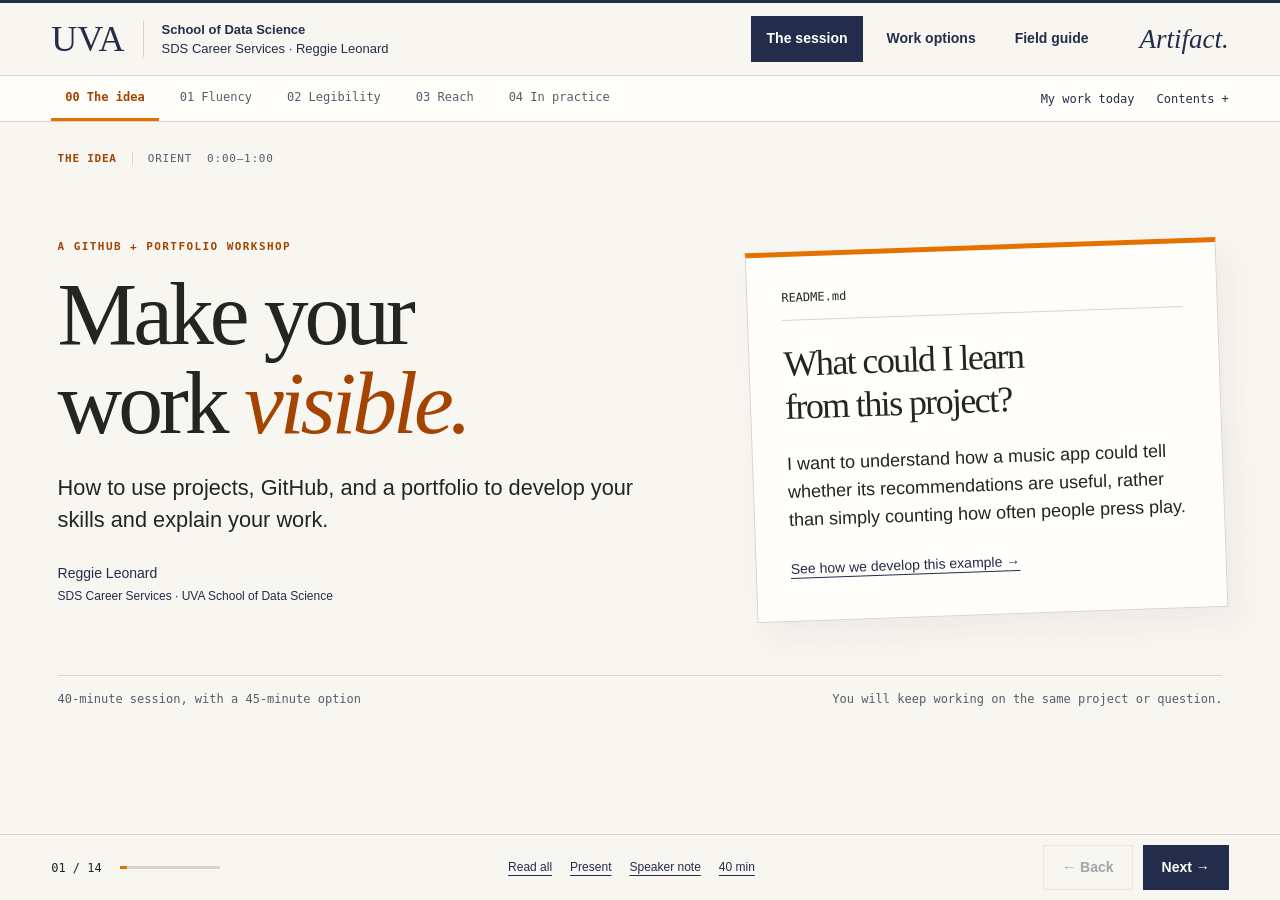
==== index.html @ 66931aa2 "Build and verify approved scaffolded workshop release" ====
<!doctype html>
<html lang="en">
<head>
<meta charset="utf-8"><meta name="viewport" content="width=device-width,initial-scale=1">
<meta name="theme-color" content="#232D4B">
<meta name="description" content="A scaffolded GitHub and portfolio workshop with Artifact's collection and writing kit. UVA School of Data Science, SDS Career Services.">
<meta http-equiv="Content-Security-Policy" content="default-src 'none'; script-src 'sha256-OCPlKsZ6BVgz9vYdKTFRQtynzDoxMCj+MCQijY7RabU='; style-src 'unsafe-inline'; img-src data: blob:; font-src 'none'; connect-src 'none'; object-src 'none'; base-uri 'none'; form-action 'none'">
<title>Make Your Work Visible | SDS Career Services</title>
<style>:root{--navy:#232d4b;--ink:#242421;--orange:#e57200;--rust:#a44400;--paper:#f8f6f0;--white:#fffefa;--muted:#555d6d;--line:#d7d5ce;--tint:#efebe1;--blue:#e7edf2;--serif:Georgia,'Times New Roman',serif;--sans:-apple-system,BlinkMacSystemFont,'Segoe UI',Arial,sans-serif;--mono:ui-monospace,SFMono-Regular,Consolas,monospace}
*{box-sizing:border-box}html{scroll-behavior:smooth}body{margin:0;background:var(--paper);color:var(--ink);font:17px/1.55 var(--sans)}button,input,textarea,select{font:inherit}button,a{touch-action:manipulation}button{cursor:pointer}button:disabled{opacity:.4;cursor:default}a{color:var(--navy);text-decoration-thickness:1px;text-underline-offset:4px;cursor:pointer}a:hover{color:var(--rust)}button:focus-visible,a:focus-visible,input:focus-visible,textarea:focus-visible,select:focus-visible,summary:focus-visible{outline:3px solid var(--rust);outline-offset:4px}h1,h2,h3,p,blockquote{margin-top:0}h1,h2,h3{text-wrap:balance}h1,h2{font-family:var(--serif);font-weight:400;letter-spacing:-.045em;line-height:1.08}h1{font-size:clamp(50px,6.2vw,88px)}h2{font-size:clamp(36px,3.6vw,54px);margin-bottom:22px}h3{font-size:23px;line-height:1.25;letter-spacing:-.02em}p{margin-bottom:1em}small,.small{font-size:13px;line-height:1.55;color:var(--muted)}[hidden]{display:none!important}.skip{position:fixed;top:-100px;left:12px;background:var(--white);z-index:200;padding:12px}.skip:focus{top:12px}.eyebrow{font:600 11px/1.4 var(--mono);letter-spacing:.13em;text-transform:uppercase;color:var(--rust);margin-bottom:14px}.lead{font-size:clamp(18px,1.7vw,24px);line-height:1.45;max-width:1000px;margin-bottom:25px}.large-text{font-size:25px;line-height:1.4}.button,.textbutton{border:0;background:none;color:var(--navy);font-size:14px}.textbutton{padding:6px 0;text-decoration:underline;text-underline-offset:4px;text-align:left}.button{background:var(--navy);color:#fff;display:inline-flex;align-items:center;justify-content:center;gap:10px;padding:12px 18px;min-height:44px;border:1px solid var(--navy);text-decoration:none;font-weight:600;line-height:1.35}.button.secondary{background:transparent;color:var(--navy);border-color:var(--line)}.button.secondary:hover{border-color:var(--navy)}.button.quiet{background:var(--tint);color:var(--navy);border-color:var(--tint)}.button.danger{border-color:#a52c2c;color:#a52c2c;background:transparent}.buttonrow{display:flex;gap:12px;align-items:center;flex-wrap:wrap}.wide{width:100%}.sr-only{position:absolute;overflow:hidden;width:1px;height:1px;clip:rect(0,0,0,0);white-space:nowrap}
.masthead{height:76px;padding:0 4%;display:flex;align-items:center;justify-content:space-between;border-top:3px solid var(--navy);border-bottom:1px solid var(--line);background:var(--paper);gap:22px}.brand{border:0;background:none;display:flex;gap:18px;align-items:center;color:var(--navy);padding:0;text-align:left}.uva{font:36px/1 var(--serif);border-right:1px solid var(--line);padding-right:18px}.brandtext{font-size:13px;line-height:1.5}.brandtext span{display:block}.mainnav{display:flex;align-items:center;gap:7px}.mainnav>button{border:0;padding:12px 16px;font-size:14px;font-weight:600;background:none;color:var(--navy);min-height:44px}.mainnav>button[aria-current=page]{background:var(--navy);color:white}.mainnav>.artifact-word{font:italic 27px var(--serif);padding-right:0;margin-left:12px}.sectionbar{min-height:46px;display:flex;justify-content:space-between;align-items:center;padding:0 4%;border-bottom:1px solid var(--line);background:var(--white);gap:20px}.sectionbar nav{display:flex;gap:7px;flex-wrap:wrap}.sectionbar nav button{border:0;border-bottom:3px solid transparent;background:none;color:var(--muted);padding:11px 14px;font:12px var(--mono);min-height:44px}.sectionbar nav button[aria-current=step]{border-bottom-color:var(--orange);color:var(--rust);font-weight:600}.sectiontools{display:flex;gap:22px;white-space:nowrap}.sectiontools button{font:12px var(--mono);text-decoration:none}.stage{max-width:1660px;margin:auto;min-height:calc(100dvh - 188px);padding:30px 4.5% 28px}.slide{animation:enter .2s ease-out}.scene-context{display:flex;align-items:center;gap:15px;margin-bottom:20px;font:11px var(--mono);color:var(--muted);text-transform:uppercase;letter-spacing:.07em}.scene-context b{color:var(--rust)}.scene-context .mode{border-left:1px solid var(--line);padding-left:15px}.deckfooter{min-height:66px;background:var(--paper);display:flex;align-items:center;justify-content:space-between;padding:10px 4%;gap:20px;border-top:1px solid var(--line);position:sticky;bottom:0;z-index:10}.progress-meta{display:flex;align-items:center;gap:18px;font:12px var(--mono);white-space:nowrap}.progress-track{height:3px;width:100px;background:var(--line)}.progress-track span{display:block;height:3px;background:var(--orange)}.deck-tools{display:flex;gap:18px}.deck-tools button{font-size:12px}.page-buttons{display:flex;gap:10px}.hero{display:grid;grid-template-columns:1.25fr 1fr;gap:9%;align-items:center;min-height:490px}.hero h1{font-size:clamp(72px,7vw,114px);line-height:1;max-width:650px;margin-bottom:24px}.hero h1 em{color:var(--rust);font-weight:400}.hero .lead{max-width:620px}.byline{font-size:14px;color:var(--navy);margin-top:28px}.byline span{font-size:12px}.cover-paper{border:1px solid var(--line);border-top:5px solid var(--orange);padding:34px;background:var(--white);transform:rotate(-2deg);box-shadow:10px 16px 30px #232d4b0d}.cover-paper h2{font-size:36px;line-height:1.2}.cover-paper p{font-size:18px}.file-label{font:12px var(--mono);border-bottom:1px solid var(--line);padding-bottom:15px;margin-bottom:22px}.cover-bottom{display:flex;justify-content:space-between;gap:20px;border-top:1px solid var(--line);padding-top:16px;color:var(--muted);font:12px var(--mono)}.concepts{display:grid;grid-template-columns:repeat(3,1fr);gap:30px;margin-top:34px}.concepts article{border-top:3px solid var(--navy);padding-top:24px;min-height:205px}.number{font:12px var(--mono);color:var(--rust)}.concepts h3{font:38px var(--serif);margin:14px 0}.concepts p{font-size:20px;line-height:1.5}.refrain{font:italic clamp(23px,2.4vw,36px)/1.4 var(--serif);border-top:1px solid var(--line);padding-top:24px;margin:35px 0 0;color:var(--navy)}.start-options{display:flex;gap:9px;margin:18px 0 25px;flex-wrap:wrap}.start-options button{border:1px solid var(--line);background:var(--white);color:var(--navy);padding:11px 13px;text-align:left;font-size:13px;line-height:1.4;flex:1;min-width:150px;min-height:55px}.start-options button[aria-pressed=true]{border-color:var(--navy);background:var(--navy);color:white}.exercise-layout{display:grid;grid-template-columns:minmax(0,1fr) 220px;gap:42px;align-items:start}.exercise-layout>aside{border-left:1px solid var(--line);padding-left:26px}.postits{display:grid;grid-template-columns:repeat(3,1fr);gap:18px}.postits article{padding:23px 21px;background:#f2e7cf;box-shadow:2px 5px 0 #00000008}.postits article:nth-child(2){background:#e5ebeb}.postits article:nth-child(3){background:#ebe5ed}.postits p{font-size:17px;margin-bottom:0;line-height:1.5}.note-label{display:block;font:11px var(--mono);text-transform:uppercase;line-height:1.6;color:var(--navy);margin-bottom:16px}.continuation{font-size:14px;border-top:1px solid var(--line);padding-top:15px;margin:21px 0 0;color:var(--muted)}.continuation b{color:var(--navy)}.help{margin:22px 0 14px}.help-buttons{display:flex;align-items:center;gap:5px;flex-wrap:wrap}.help-buttons button{border:1px solid var(--line);padding:8px 12px;background:none;color:var(--navy);font-size:12px;min-height:38px}.help-buttons button[aria-pressed=true]{background:var(--blue);border-color:#798497}.help-panel{margin-top:12px;border-left:3px solid var(--orange);background:var(--white);padding:16px 20px;font-size:15px}.help-panel p:last-child{margin:0}.help-panel ul{margin:0;padding-left:19px}.help-panel li{margin:6px 0}.help-title{font:600 11px var(--mono);text-transform:uppercase;color:var(--rust);margin-bottom:10px}.timer{font-size:12px;padding-bottom:17px}.timer-label{font:11px var(--mono);color:var(--muted);text-transform:uppercase}.timer-display{font:clamp(50px,5vw,76px)/1.2 var(--serif);font-variant-numeric:tabular-nums;letter-spacing:-.06em;color:var(--navy);margin:7px 0 15px}.timer-buttons{display:flex;gap:8px}.timer-buttons button{border:1px solid var(--line);padding:9px 12px;min-height:40px;background:var(--white);color:var(--navy);font-weight:600;font-size:12px}.timer-buttons button:first-child{background:var(--navy);border-color:var(--navy);color:white}.timer-presets{display:flex;gap:6px;flex-wrap:wrap;margin-top:12px}.timer-presets button{border:0;background:none;color:var(--muted);font:11px var(--mono);text-decoration:underline;text-underline-offset:3px;padding:5px 3px}.timer-status{font-size:12px;min-height:20px;margin:10px 0 0;color:var(--muted)}.timer.expired .timer-display{color:var(--rust)}.model-grid{display:grid;grid-template-columns:310px minmax(0,1fr);gap:48px;margin:25px 0}.employer-card{background:var(--navy);color:white;padding:27px}.employer-card .eyebrow,.employer-card .small{color:#e1e5ee}.employer-card h3{font:32px/1.25 var(--serif)}.employer-card p{font-size:16px}.employer-card a{color:white;font-size:13px}.employer-card .small{font-size:12px;margin-top:20px}.steps{display:grid;grid-template-columns:repeat(4,1fr);gap:6px;margin-bottom:24px}.steps button{border:0;border-bottom:3px solid var(--line);background:none;padding:12px 8px;color:var(--muted);text-align:left;font-size:13px}.steps button[aria-pressed=true]{border-color:var(--orange);color:var(--navy);font-weight:600}.model-panel{padding:16px 0}.model-panel h3{font:36px/1.17 var(--serif)}.model-panel>p{font-size:22px;line-height:1.5}.model-detail{font-size:16px!important;border-top:1px solid var(--line);padding-top:18px;color:var(--muted)}.example-chain{display:flex;gap:14px;align-items:center;margin-top:28px;flex-wrap:wrap}.example-chain span{font:12px var(--mono);padding:9px 12px;background:var(--tint)}.example-chain span+span:before{content:'→';margin-right:14px;color:var(--rust)}.task-card{border-left:4px solid var(--orange);background:var(--white);padding:20px 25px;margin-bottom:20px}.task-card .large-text{margin-bottom:12px}.task-card a{font-size:13px}.task-card .small{margin-top:9px;margin-bottom:0}.choice-lines{display:grid;gap:6px;counter-reset:choice}.choice-lines p{counter-increment:choice;display:flex;align-items:start;gap:15px;font-size:17px;border-bottom:1px solid var(--line);padding:8px 0;margin:0}.choice-lines p:before{content:counter(choice,upper-alpha);font:13px var(--mono);color:var(--rust);margin-top:5px}.own-work{padding:11px 16px;background:var(--blue);display:flex;justify-content:space-between;align-items:center;gap:20px;margin:0 0 20px;font-size:14px;color:var(--navy)}.own-work span{overflow-wrap:anywhere}.own-work b{display:inline;font-weight:600}.own-work .textbutton{font-size:12px;flex-shrink:0}.own-work small{display:block;margin-top:3px}.three-questions{display:grid;grid-template-columns:repeat(3,1fr);gap:20px;margin:25px 0}.three-questions article{border-top:2px solid var(--navy);padding-top:20px}.three-questions h3{font:25px/1.2 var(--serif);margin-bottom:14px}.three-questions p{font-size:17px}.three-questions.compact{gap:25px}.three-questions.compact h3{font-size:24px}.segmented{display:flex;gap:5px;flex-wrap:wrap;margin-bottom:20px}.segmented button{border:1px solid var(--line);padding:9px 15px;background:none;color:var(--navy);font-size:13px;min-height:40px}.segmented button[aria-pressed=true]{background:var(--navy);color:white;border-color:var(--navy)}.readme-grid{display:grid;grid-template-columns:minmax(0,1.5fr) minmax(250px,.75fr);gap:34px}.readme-window{background:var(--white);border:1px solid var(--line);padding:25px 28px}.readme-window h3{font:29px/1.2 var(--serif)}.readme-window p{font-size:17px;margin-bottom:14px}.readme-window .file-label{margin-bottom:18px;padding-bottom:12px}.criterion{border-top:2px solid var(--navy);padding-top:13px;margin-bottom:20px}.criterion h3{font-size:16px;margin-bottom:9px}.criterion p{font-size:15px}.source-line{display:flex;gap:18px;flex-wrap:wrap;align-items:baseline;margin-top:20px;font-size:12px;color:var(--muted)}.source-line button{font-size:12px}.sample-paragraph{padding:30px 35px;background:var(--white);border-left:4px solid var(--orange);font:28px/1.4 var(--serif);margin:0 0 25px}.surface-grid{display:grid;grid-template-columns:repeat(3,1fr);gap:30px;margin:30px 0}.surface-grid article{border-top:3px solid var(--navy);padding-top:22px}.surface-grid h3{font:31px var(--serif)}.surface-grid p{font-size:18px}.surface-grid pre{font:13px/1.5 var(--mono);background:var(--white);padding:14px}.surface-grid .eyebrow{font-size:11px}.profile-links{display:flex;gap:18px;flex-wrap:wrap;margin:16px 0}.surface-grid a{font-size:13px}.reach-grid{display:grid;grid-template-columns:1.4fr .9fr;gap:35px}.message-card{background:var(--white);border:1px solid var(--line);padding:23px 28px}.message-card h3{font:25px var(--serif)}.message-card p{font-size:17px}.message-card .small{border-top:1px solid var(--line);padding-top:14px;margin-bottom:0;font-size:12px}.reach-task{border-left:1px solid var(--line);padding-left:28px}.reach-task .timer{display:grid;grid-template-columns:1fr 1fr;gap:0 16px;align-items:center}.reach-task .timer-label,.reach-task .timer-status{grid-column:1/-1}.reach-task .timer-display{font-size:58px;margin-bottom:0}.reach-task .timer-presets{grid-column:1/-1}.reach-task .own-work{font-size:13px}.recommendation{border-top:1px solid var(--line);padding:13px 0;display:flex;align-items:start;gap:18px}.recommendation h3{font-size:18px;min-width:180px;max-width:230px;margin:0}.recommendation p{font-size:14px;margin:0;flex:1}.recommendation button{flex-shrink:0}.work-layout .timer-display{font-size:92px}.peer-steps article{display:flex;gap:25px;border-top:1px solid var(--line);padding:17px 0}.peer-steps article>span{font:30px var(--serif);color:var(--rust)}.peer-steps h3{font-size:22px;margin-bottom:9px}.peer-steps p{font-size:18px;margin-bottom:0}.phase-note{padding:16px;background:var(--tint);font-size:14px}.recap h3{font-size:31px}.closing{border-top:1px solid var(--line);padding-top:25px;margin-top:24px}
.reference-page{max-width:1500px;margin:auto;padding:44px 5% 65px;min-height:80vh}.reference-head{display:flex;justify-content:space-between;gap:28px;align-items:start;margin-bottom:24px}.reference-head h1{font-size:clamp(44px,5vw,76px);margin-bottom:20px}.reference-head>.button{white-space:nowrap;margin-top:15px}.filter-summary{display:flex;justify-content:space-between;gap:20px;align-items:baseline;border-top:1px solid var(--line);padding-top:15px}.filter-summary p{font-size:15px}.route-grid{display:grid;grid-template-columns:repeat(3,1fr);gap:24px;margin:22px 0 35px}.route-card{background:var(--white);border:1px solid var(--line);padding:27px;display:flex;flex-direction:column}.route-card h2{font-size:29px;letter-spacing:-.02em}.route-card p{font-size:15px}.route-card .route-done{font-size:13px;padding-top:15px;border-top:1px solid var(--line);margin-top:auto;color:var(--muted)}.route-card button{margin-top:8px}.guide-layout{display:grid;grid-template-columns:210px minmax(0,1fr);gap:45px}.guide-layout>nav{display:flex;flex-direction:column;gap:5px;align-self:start;position:sticky;top:20px}.guide-layout>nav button{text-align:left;background:none;border:0;padding:11px 14px;color:var(--navy);font-size:14px}.guide-layout>nav button[aria-current=page]{background:var(--navy);color:#fff}.prose{max-width:970px;min-width:0}.prose h2{font-size:38px;line-height:1.18}.prose h3{font-size:24px;margin:32px 0 15px}.prose p,.prose li{font-size:17px;line-height:1.65}.prose ul,.prose ol{padding-left:24px}.prose li{margin:8px 0}.prose pre{white-space:pre-wrap;background:var(--white);padding:22px;font:13px/1.6 var(--mono);overflow-wrap:anywhere}.prose code{font: .87em var(--mono)}.table-scroll{overflow-x:auto;width:100%}table{width:100%;border-collapse:collapse;font-size:14px;margin:20px 0}td,th{text-align:left;vertical-align:top;border-bottom:1px solid var(--line);padding:15px 12px;line-height:1.55}th{background:var(--tint);font-size:12px}td:first-child{font-weight:600}.prose table{font-size:14px}.guide-links{border-top:1px solid var(--line);display:flex;flex-wrap:wrap;gap:12px;padding-top:22px;margin-top:30px}.searchfield{display:block;font-size:13px;color:var(--navy);max-width:650px;margin:20px 0}.searchfield input{display:block;width:100%;padding:13px 15px;margin-top:8px;border:1px solid #9098a5;background:var(--white);color:var(--ink)}.source-entry{padding:18px 0;border-top:1px solid var(--line)}.source-entry h3{font-size:19px;margin:5px 0 10px}.source-entry p{font-size:14px;margin-bottom:6px}.source-entry .source-meta{font:11px var(--mono);color:var(--muted)}.prompt-list{display:grid;grid-template-columns:1fr 1fr;gap:16px;margin:24px 0}.prompt-list article{padding:20px;border:1px solid var(--line);background:var(--white)}.prompt-list h3{margin-top:0}.prompt-list p{font-size:15px}.artifact-title{font-style:italic;color:var(--navy)}.artifact-tabs{display:flex;gap:30px;border-bottom:1px solid var(--line);margin-bottom:32px}.artifact-tabs button{background:none;border:0;border-bottom:3px solid transparent;color:var(--navy);padding:12px 0;min-height:45px;font-size:16px}.artifact-tabs button[aria-pressed=true]{border-bottom-color:var(--orange);font-weight:600}.lens-filters{display:flex;gap:8px;flex-wrap:wrap;margin:20px 0}.lens-filters button{background:none;border:1px solid var(--line);padding:10px 15px;color:var(--navy);font-size:13px;min-height:40px}.lens-filters button[aria-pressed=true]{background:var(--navy);color:white;border-color:var(--navy)}.collection-grid{display:grid;grid-template-columns:repeat(3,1fr);gap:24px;margin-top:22px}.portfolio-card{border:1px solid var(--line);background:var(--white);padding:30px;text-align:left;display:flex;flex-direction:column;min-height:285px;color:var(--ink);transition:box-shadow .2s,transform .2s}.portfolio-card:hover{box-shadow:0 8px 30px #232d4b14;transform:translateY(-2px)}.portfolio-card h2{font-size:30px;margin:16px 0 12px}.portfolio-card p{font-size:15px}.portfolio-card .stage-label{font-size:12px;color:var(--muted);margin-bottom:15px}.card-action{margin-top:auto;border-top:1px solid var(--line);padding-top:16px;font:600 12px var(--mono);color:var(--navy)}.artifact-foot{border-top:1px solid var(--line);padding-top:24px;margin-top:45px;color:var(--muted);font-size:13px}.artifact-foot p{max-width:850px}.writing-layout{display:grid;grid-template-columns:195px minmax(0,1fr);gap:32px}.writing-nav{display:flex;flex-direction:column;gap:8px;align-self:start}.writing-nav button{border:1px solid var(--line);background:none;padding:14px;text-align:left;color:var(--navy);font-size:14px}.writing-nav button[aria-pressed=true]{border-color:var(--navy);background:var(--navy);color:white}.writing-paper{background:var(--white);padding:32px;border:1px solid var(--line);min-width:0}.writing-paper h2{font-size:38px}.writing-paper td:first-child{width:23%}.writing-paper td:nth-child(2){width:40%}.reading-card{border-top:3px solid var(--navy);background:var(--white);padding:24px}.reading-card h2{font-size:26px}.reading-card p{font-size:15px}.reading-card .small{font-size:12px}.result-count{font:12px var(--mono);color:var(--muted);margin:16px 0}
dialog{border:1px solid var(--line);padding:28px 32px;background:var(--paper);color:var(--ink);max-width:790px;width:calc(100% - 30px);max-height:88dvh;overflow:auto;box-shadow:0 24px 75px #232d4b38}dialog::backdrop{background:#11182799}.dialog-top{display:flex;align-items:start;gap:25px;justify-content:space-between;position:sticky;top:-28px;background:var(--paper);padding:10px 0 16px;z-index:1;border-bottom:1px solid var(--line);margin-bottom:22px}.dialog-top h2{font-size:32px;line-height:1.2;margin:0}.dialog-close{background:none;border:1px solid var(--line);padding:9px 11px;color:var(--navy);font-size:13px;white-space:nowrap;min-height:40px}.dialog-body p{font-size:16px}.dialog-field{display:block;font-size:14px;margin:18px 0}.dialog-field input,.dialog-field select{display:block;width:100%;border:1px solid #9098a5;background:var(--white);padding:12px 14px;color:var(--ink);margin-top:7px}.checkline{font-size:14px;display:flex;gap:10px;align-items:start;margin:18px 0}.checkline input{width:18px;height:18px;margin-top:3px;accent-color:var(--navy)}.dialog-code{display:block;width:100%;min-height:280px;max-height:55vh;resize:vertical;border:1px solid var(--line);background:var(--white);padding:20px;font:14px/1.6 var(--mono);color:var(--ink)}.dialog-text{white-space:pre-wrap;overflow-wrap:anywhere;font-size:16px}.dialog-section{border-top:1px solid var(--line);padding-top:18px;margin-top:22px}.contents-group{margin:20px 0}.contents-group h3{font:13px var(--mono);color:var(--rust);margin-bottom:9px}.contents-group button{display:flex;gap:14px;text-align:left;width:100%;border:0;background:none;color:var(--navy);padding:10px 0;font-size:15px}.contents-group button span{font:12px var(--mono);color:var(--muted);margin-top:3px}.notification{position:fixed;bottom:80px;left:50%;transform:translateX(-50%);background:var(--navy);color:#fff;padding:14px 22px;font-size:14px;z-index:200;max-width:90vw;box-shadow:0 4px 20px #0002}.status-message{font-size:13px;color:var(--muted);margin-top:12px}.dialog-steps{padding-left:24px}.dialog-steps li{margin:16px 0}.presenting [data-own-work],.presenting .sectiontools [data-action=work-card],.presenting .start-options{display:none!important}.presenting .masthead{height:62px}.presenting .stage{min-height:calc(100dvh - 174px)}.read-all .slide{display:block!important;border-bottom:2px solid var(--line);margin-bottom:60px;padding-bottom:45px}.read-all .deckfooter{position:static}.read-all .stage{max-width:1350px}.no-results{border:1px solid var(--line);padding:25px;color:var(--muted)}.noscript{padding:35px;background:var(--white)}
@keyframes enter{from{opacity:.2;transform:translateY(4px)}to{opacity:1;transform:none}}
@media(min-width:1700px){.stage{padding-top:48px}.hero{min-height:620px}.hero h1{font-size:120px}.slide h2{font-size:58px}.postits p,.three-questions p{font-size:20px}.readme-window p{font-size:19px}.model-panel>p{font-size:25px}.task-card .large-text{font-size:29px}.peer-steps p{font-size:21px}}
@media(max-width:1180px){.brandtext{font-size:11px}.masthead{padding:0 3%;gap:15px}.mainnav>button{padding:10px 12px;font-size:13px}.mainnav>.artifact-word{font-size:24px}.stage{padding:26px 4%}.sectionbar{padding:0 3%}.sectiontools{gap:14px}.exercise-layout{grid-template-columns:minmax(0,1fr) 185px;gap:24px}.exercise-layout>aside{padding-left:18px}.postits{gap:12px}.postits article{padding:18px}.postits p{font-size:15px}.hero{min-height:460px;gap:6%}.model-grid{grid-template-columns:270px 1fr;gap:30px}.model-panel h3{font-size:32px}.model-panel>p{font-size:20px}.concepts p{font-size:18px}.deck-tools{gap:12px}.progress-track{width:65px}.recommendation{flex-wrap:wrap;gap:8px}.recommendation h3{max-width:none;min-width:0;flex:1}.recommendation p{flex-basis:100%;order:3}.surface-grid{gap:22px}.surface-grid p{font-size:17px}.reach-grid{grid-template-columns:1.35fr 1fr;gap:24px}.collection-grid,.route-grid{gap:18px}.portfolio-card{padding:24px}.writing-layout{grid-template-columns:165px 1fr;gap:22px}}
@media(max-width:820px){.masthead{height:auto;min-height:76px;flex-wrap:wrap;padding:16px 22px;gap:16px}.brandtext{font-size:12px}.mainnav{width:100%;border-top:1px solid var(--line);padding-top:10px;justify-content:space-between;gap:2px}.mainnav>button{font-size:13px;padding:10px 12px}.mainnav>.artifact-word{font-size:24px;margin:0}.sectionbar{flex-wrap:wrap;padding:0 18px;gap:0}.sectionbar nav{gap:0;overflow:auto;flex-wrap:nowrap;width:100%;justify-content:space-between}.sectionbar nav button{padding:10px 8px;font-size:11px;white-space:nowrap}.sectiontools{width:100%;border-top:1px solid var(--line);justify-content:space-between;padding:8px 3px}.stage{padding:25px 24px;min-height:calc(100dvh - 275px)}.scene-context{font-size:10px;gap:10px}.hero{grid-template-columns:1fr;min-height:0;gap:25px}.hero h1{font-size:82px}.hero h1 br{display:none}.hero h1 em{display:inline}.cover-paper{max-width:560px;padding:25px;transform:none}.cover-paper h2{font-size:32px}.cover-bottom{margin-top:30px;flex-direction:column;gap:8px}.concepts{gap:18px}.concepts h3{font-size:30px}.concepts p{font-size:16px}.concepts article{min-height:0}.exercise-layout,.readme-grid,.model-grid,.reach-grid{grid-template-columns:1fr;gap:22px}.exercise-layout>aside{border:0;border-top:1px solid var(--line);padding:18px 0 0}.exercise-layout>aside>.timer{display:flex;align-items:center;gap:15px;flex-wrap:wrap}.timer-label{width:100%}.timer-display{font-size:60px;margin:0}.timer-presets{margin:0}.timer-status{width:100%;margin:0}.exercise-layout>aside>.button{width:auto}.postits{grid-template-columns:repeat(3,1fr)}.model-grid .employer-card{padding:22px}.employer-card h3{font-size:29px}.model-panel{padding:5px 0}.three-questions{gap:16px}.three-questions h3{font-size:23px}.three-questions p{font-size:16px}.readme-grid>aside{display:grid;grid-template-columns:repeat(3,1fr);gap:18px}.criterion h3{font-size:14px}.criterion p{font-size:13px}.reach-task{padding:20px 0 0;border-left:0;border-top:1px solid var(--line)}.reach-task .timer{display:flex;flex-wrap:wrap;gap:12px}.reach-task .timer-presets{margin:0}.surface-grid{gap:18px}.surface-grid h3{font-size:26px}.surface-grid p{font-size:16px}.reference-page{padding:32px 24px 45px}.reference-head{display:block}.reference-head>.button{margin-top:0;margin-bottom:12px}.guide-layout{grid-template-columns:1fr;gap:24px}.guide-layout>nav{position:static;flex-direction:row;flex-wrap:wrap;border-bottom:1px solid var(--line);padding-bottom:18px;gap:4px}.guide-layout>nav button{font-size:13px;padding:9px 12px}.collection-grid,.route-grid{grid-template-columns:1fr 1fr}.writing-layout{grid-template-columns:1fr}.writing-nav{flex-direction:row;flex-wrap:wrap;gap:6px}.writing-nav button{font-size:13px;padding:11px}.writing-paper{padding:24px}.deckfooter{gap:8px;padding:12px 20px;flex-wrap:wrap}.deck-tools{order:3;width:100%;justify-content:center;gap:20px}.deck-tools button{font-size:11px}.progress-meta{gap:10px}.page-buttons button{padding:10px 15px}.sectionbar nav{scrollbar-width:thin}.presenting .stage{min-height:calc(100dvh - 225px)}}
@media(max-width:540px){body{font-size:16px}.masthead{padding:14px 18px}.uva{font-size:30px;padding-right:14px}.brand{gap:14px}.brandtext{font-size:11px}.mainnav>button{font-size:12px;padding:9px}.mainnav>.artifact-word{font-size:22px}.stage{padding:24px 20px}.slide h2{font-size:36px}.hero h1{font-size:70px}.hero .lead{font-size:21px}.hero .byline{margin-top:20px}.cover-paper h2{font-size:29px}.cover-paper p{font-size:16px}.concepts,.surface-grid,.three-questions,.postits{grid-template-columns:1fr}.concepts{gap:22px}.concepts article{padding-top:16px}.concepts h3{font-size:32px;margin:10px 0}.concepts p{font-size:18px;margin-bottom:0}.refrain{font-size:27px}.start-options{display:grid;grid-template-columns:1fr 1fr;gap:7px}.start-options button{min-width:0;font-size:12px;padding:10px;min-height:66px}.start-options button:last-child{grid-column:1/-1;min-height:48px}.postits{gap:12px}.postits article{padding:17px 20px}.postits p{font-size:16px}.note-label{margin-bottom:8px}.help-buttons{gap:4px}.help-buttons button{font-size:11px;padding:8px}.steps{gap:3px}.steps button{font-size:11px;padding:9px 5px}.model-panel h3{font-size:30px}.model-panel>p{font-size:19px}.example-chain{gap:5px}.example-chain span{font-size:10px;padding:8px}.example-chain span+span:before{margin-right:6px}.three-questions{gap:15px}.three-questions article{padding-top:15px}.three-questions h3{margin-bottom:10px}.three-questions p{margin-bottom:0}.readme-window{padding:21px}.readme-window h3{font-size:26px}.readme-window p{font-size:16px}.readme-grid>aside{grid-template-columns:1fr;gap:0}.criterion{margin-bottom:12px}.criterion h3{font-size:15px}.criterion p{font-size:15px}.sample-paragraph{font-size:24px;padding:23px}.surface-grid{gap:25px}.surface-grid article{padding-top:17px}.surface-grid h3{font-size:29px}.surface-grid p{font-size:18px}.message-card{padding:21px}.message-card p{font-size:16px}.reach-grid .segmented button{font-size:12px;padding:8px 11px}.recap h3{font-size:30px}.collection-grid,.route-grid,.prompt-list{grid-template-columns:1fr}.reference-page{padding:30px 19px}.reference-head h1{font-size:49px}.reference-head .lead{font-size:18px}.artifact-tabs{gap:20px}.artifact-tabs button{font-size:13px}.portfolio-card{min-height:260px;padding:25px}.portfolio-card h2{font-size:31px}.writing-paper{padding:22px 17px}.writing-paper h2{font-size:33px}.writing-paper table{min-width:550px}.prose table{min-width:550px}.artifact-tabs{gap:18px}.lens-filters{gap:5px}.lens-filters button{font-size:12px;padding:8px 12px}.own-work{font-size:13px;padding:12px;gap:12px}.own-work small{font-size:11px}.dialog-top h2{font-size:27px}.dialog-top{top:-20px;padding-top:8px}dialog{padding:20px;max-height:90dvh}.dialog-code{font-size:12px;padding:14px}.deck-tools{gap:16px}.progress-track{width:60px}.filter-summary{align-items:start}.filter-summary p{font-size:13px}.filter-summary button{font-size:12px;min-width:85px}.prose h2{font-size:33px}.prose p,.prose li{font-size:16px}}
@media(prefers-reduced-motion:reduce){html{scroll-behavior:auto}*,*:before,*:after{animation:none!important;transition:none!important}}
@media print{@page{size:landscape;margin:12mm}body{background:white;font-size:12pt;color:black}.masthead,.sectionbar,.deckfooter,.help,.timer,.button,.textbutton,.segmented,.steps,.start-options,.mainnav,dialog,.notification,.artifact-tabs,.lens-filters,.searchfield{display:none!important}.stage{padding:0}.slide{display:block!important;break-after:page;padding:12px 0;min-height:0}.slide h1{font-size:60pt}.slide h2{font-size:30pt}.slide h3{font-size:19pt}.slide p{font-size:12pt}.scene-context{margin-bottom:12px}.hero{min-height:0}.cover-paper{transform:none;box-shadow:none}.reference-page{padding:0}.reference-head{display:block}.guide-layout{display:block}.guide-layout>nav{display:none}.concepts p{font-size:13pt}.concepts article{min-height:0}.exercise-layout{grid-template-columns:1fr}.exercise-layout>aside{display:none}.readme-grid{grid-template-columns:1.4fr 1fr}.reference-head>.button{display:none}.route-card,.portfolio-card,.reading-card{break-inside:avoid}.table-scroll{overflow:visible}.writing-paper table,.prose table{min-width:0}.own-work{display:none}.recap h3{font-size:24pt}.source-line{font-size:9pt}.model-grid{grid-template-columns:230px 1fr}.collection-grid{grid-template-columns:1fr 1fr}.read-all .slide{margin:0;border:0}a{color:black}.artifact-foot{break-before:avoid}.prose table{font-size:10pt}}
/* Keep projected screens within a common laptop/projector viewport. */
#main:focus{outline:none}
@media(min-width:1000px){
 [data-scene="3"] .lead{margin-bottom:16px}
 [data-scene="3"] .start-options{margin:14px 0 18px}
 [data-scene="3"] .postits article{padding:18px 20px}
 [data-scene="3"] .postits p{font-size:16px}
 [data-scene="3"] .help{margin:15px 0 10px}
 [data-scene="3"] .continuation{margin-top:14px;padding-top:12px}
 [data-scene="4"] .model-grid{grid-template-columns:340px 1fr;gap:36px;margin:20px 0}
 [data-scene="4"] .employer-card{padding:23px}
 [data-scene="4"] .employer-card h3{font-size:28px;margin-bottom:16px}
 [data-scene="4"] .employer-card p{font-size:15px}
 [data-scene="4"] .employer-card .small{font-size:11px;line-height:1.45;margin-top:14px;margin-bottom:0}
 [data-scene="4"] .example-chain{margin-top:18px}
 [data-scene="11"] .message-card{padding:20px 24px}
 [data-scene="11"] .message-card p{font-size:16px}
 [data-scene="11"] .help{margin-top:16px;margin-bottom:8px}
}
@media(min-width:1000px) and (max-height:820px){
 .masthead{height:64px}.sectionbar{min-height:42px}.sectionbar nav button{min-height:40px;padding-top:10px;padding-bottom:10px}
 .stage{padding:20px 4.5% 18px;min-height:calc(100dvh - 172px)}
 .scene-context{margin-bottom:14px}.slide h2{font-size:38px;margin-bottom:17px}.lead{font-size:20px;margin-bottom:18px}
 .hero{min-height:415px}.hero h1{font-size:85px}.hero .lead{font-size:21px}.cover-paper{padding:26px}.cover-paper h2{font-size:31px}
 .cover-bottom{padding-top:12px}.concepts{margin-top:25px}.concepts article{padding-top:18px;min-height:170px}.concepts h3{font-size:32px;margin:10px 0}.concepts p{font-size:18px}.refrain{font-size:27px;margin-top:22px;padding-top:20px}
 .slide .three-questions{margin:20px 0}.slide .three-questions h3{font-size:23px}.slide .three-questions p{font-size:16px}
 .help{margin-top:15px;margin-bottom:8px}.continuation{margin-top:15px;padding-top:12px;font-size:13px}
 .task-card{padding:15px 20px;margin-bottom:15px}.task-card .large-text{font-size:22px}.choice-lines p{font-size:15px;padding:7px 0}
 .sample-paragraph{font-size:24px;padding:22px 27px;margin-bottom:20px}.source-line{margin-top:15px;font-size:11px}
 .readme-window{padding:20px 25px}.readme-window h3{font-size:25px}.readme-window p{font-size:15px;margin-bottom:11px}.readme-window .file-label{padding-bottom:10px;margin-bottom:14px}
 .criterion{padding-top:11px;margin-bottom:14px}.criterion h3{font-size:15px}.criterion p{font-size:14px}
 .surface-grid{margin:24px 0}.surface-grid h3{font-size:28px}.surface-grid p{font-size:16px}.surface-grid article{padding-top:18px}
 [data-scene="4"] .model-panel{padding:7px 0}[data-scene="4"] .model-panel h3{font-size:30px}[data-scene="4"] .model-panel>p{font-size:19px}
 [data-scene="11"] h2{font-size:36px}[data-scene="11"] .message-card p{font-size:14px}[data-scene="11"] .message-card .small{font-size:11px}[data-scene="11"] .message-card h3{font-size:23px}
 .reach-task>p{font-size:15px}.reach-task .timer-display{font-size:48px}.reach-task .timer{padding-bottom:0}.reach-task .own-work{margin-bottom:14px}
 .peer-steps article{padding:13px 0}.peer-steps h3{font-size:21px}.peer-steps p{font-size:16px}.timer-display{font-size:61px}
 .presenting .stage{min-height:calc(100dvh - 170px)}
}
.timer-status{position:absolute;width:1px;height:1px;min-height:0;margin:0;overflow:hidden;clip:rect(0,0,0,0);white-space:nowrap}
@media(min-width:1000px){[data-scene="3"]>.small{margin:8px 0 0}[data-scene="3"] .exercise-layout>aside>.small{font-size:12px;line-height:1.4;margin:10px 0 0}}
@media(min-width:1000px) and (max-height:820px){.timer{padding-bottom:10px}.timer-display{margin:5px 0 10px}.timer-presets{margin-top:8px}}

@media(min-width:1000px) and (max-height:820px){
 [data-scene="5"] .help{margin-top:10px}
 [data-scene="11"] .help{margin-top:10px}
 [data-scene="12"] .recommendation{padding-top:10px;padding-bottom:10px}
 [data-scene="12"] .lead{font-size:18px;margin-bottom:12px}
 [data-scene="12"] .help{margin-top:10px}
 [data-scene="12"] .continuation{margin-top:10px;padding-top:9px}
}
</style>
</head>
<body data-default="session">
<a class="skip" href="#main">Skip to content</a>
<header class="masthead"><button class="brand" data-view="session" aria-label="Make Your Work Visible home"><span class="uva">UVA</span><span class="brandtext"><b>School of Data Science</b><span>SDS Career Services · Reggie Leonard</span></span></button><nav class="mainnav" aria-label="Main navigation"><button data-view="session" aria-current="page">The session</button><button data-view="work">Work options</button><button data-view="guide">Field guide</button><button class="artifact-word" data-artifact="collection">Artifact<span aria-hidden="true">.</span></button></nav></header>
<div class="sectionbar"><nav id="chapter-nav" aria-label="Workshop chapters"></nav><div class="sectiontools"><button class="textbutton" data-action="work-card">My work today</button><button class="textbutton" data-action="contents">Contents +</button></div></div>
<main id="main" tabindex="-1">
<div id="session-view"><div class="stage" id="stage"><section class="slide" data-scene="1" aria-label="Make your work visible"><div class="scene-context"></div><div class="hero"><div><p class="eyebrow">A GitHub + portfolio workshop</p><h1>Make your<br>work <em>visible.</em></h1><p class="lead">How to use projects, GitHub, and a portfolio to develop your skills and explain your work.</p><p class="byline">Reggie Leonard<br><span>SDS Career Services · UVA School of Data Science</span></p></div><aside class="cover-paper"><div class="file-label">README.md</div><h2>What could I learn<br>from this project?</h2><p>I want to understand how a music app could tell whether its recommendations are useful, rather than simply counting how often people press play.</p><button class="textbutton" data-jump="4">See how we develop this example →</button></aside></div>
<div class="cover-bottom"><span>40-minute session, with a 45-minute option</span><span>You will keep working on the same project or question.</span></div>
</section>
<section class="slide" data-scene="2" aria-label="What a project and a portfolio can help you do" hidden><div class="scene-context"></div><h2>Projects help you learn.<br>A portfolio helps you explain that learning.</h2>
<p class="lead">GitHub can hold and present your projects. Your portfolio is the work you choose to share and the context that helps someone understand it.</p>
<div class="concepts"><article><span class="number">01</span><h3>Fluency</h3><p>You understand a field’s language, decisions, and problems more deeply because you have encountered the work.</p></article><article><span class="number">02</span><h3>Legibility</h3><p>Other people can recognize your capability through the choices, contributions, evidence, and explanations you provide.</p></article><article><span class="number">03</span><h3>Reach</h3><p>You give a relevant person enough context to engage with a particular question, finding, or piece of work.</p></article></div>
<p class="refrain">The work builds fluency. The explanation builds legibility.</p>
</section>
<section class="slide" data-scene="3" aria-label="Choose one project or question to keep working on" hidden><div class="scene-context"></div><h2>What are you starting with?</h2><p class="lead">Choose the closest description, then write one possibility on each of three Post-it notes. Circle one to keep beside you for the rest of the session.</p>
<div class="start-options" data-start-options></div>
<div class="exercise-layout"><div><div class="postits"><article><span class="note-label">Note 1 · Revisit an assignment</span><p>Perhaps you have an assignment that could use a clearer chart, another code review, or a better explanation in its README.</p></article><article><span class="note-label">Note 2 · Follow a question</span><p>Have you noticed that you run slower in the heat? Are you curious about egg prices, or why one music app seems to recommend better songs?</p></article><article><span class="note-label">Note 3 · Try unfamiliar work</span><p>Do you wish you had more experience joining tables, working with APIs, or explaining a technical result to someone outside the field?</p></article></div><div data-help="object"></div><p class="continuation"><b>Keep for later:</b> One circled note, or one question in your own document. You will return to it in each section.</p></div><aside><div data-timer="inventory"></div><button class="button secondary wide" data-action="work-card">Name my work today</button><p class="small">You can use paper instead. The work card is optional.</p></aside></div>
<p class="small">No burning passion or original startup idea required.</p>
</section>
<section class="slide" data-scene="4" aria-label="Turn an employer task into a project you can practice" hidden><div class="scene-context"></div><h2>A job description can suggest<br>what you might practice next.</h2>
<div class="model-grid"><aside class="employer-card"><p class="eyebrow">Employer example · Figma</p><h3>Data Science Intern<br><span class="small">2027</span></h3><p>The posting describes studying product use, choosing meaningful success measures, and connecting findings to product recommendations.</p><a data-source-link="job-figma">Read the employer’s posting ↗</a><p class="small">Application page reviewed October 6, 2026. The practice idea alongside it is ours, not an employer assignment.</p></aside><div><div class="steps" id="model-steps"></div><div class="model-panel" id="model-panel"></div></div></div>
<div class="example-chain"><span>Employer task</span><span>Practice plan</span><span>A document to inspect</span><span>README + introduction</span></div>
</section>
<section class="slide" data-scene="5" aria-label="Try scoping a project together" hidden><div class="scene-context"></div><h2>How would your table make this task manageable?</h2>
<div class="exercise-layout"><div><div class="task-card"><p class="eyebrow">Second employer example · CSIS</p><p class="large-text">A data visualization intern helps researchers and nontechnical partners communicate findings through data.</p><a data-source-link="job-csis">Read the Data Visualization Design Intern posting ↗</a><p class="small">Reviewed October 6, 2026; the posting does not specify a summer term.</p></div><p>Compare these possibilities, or suggest your own:</p><div class="choice-lines"><p>Rebuild a research organization’s entire publication website.</p><p>Revise one chart from a permitted assignment and ask a new reader what it communicates.</p><p>Study every visualization tool listed before choosing a question.</p></div><div data-help="shared-fluency"></div><p class="continuation"><b>Keep for later:</b> One shared practice idea and a sentence explaining why you chose its scope.</p></div><aside><div data-timer="shared-fluency"></div><p class="small">Discuss for two minutes; use the final minute to compare one approach with the room. Working alone is also an option.</p></aside></div>
</section>
<section class="slide" data-scene="6" aria-label="Choose the next learning move for your own work" hidden><div class="scene-context"></div><h2>What would this project help you understand?</h2><div data-own-work></div>
<div class="exercise-layout"><div><p class="lead">In your own notes, describe what you already know how to do, what you want to understand next, and a first action you can take.</p><div class="three-questions"><article><h3>Where are you now?</h3><p>Point to something you have already done, learned, or attempted.</p></article><article><h3>Where would you like to develop?</h3><p>Name one question, decision, or task that would give you useful experience.</p></article><article><h3>How could you begin?</h3><p>Choose an investigation, comparison, revision, or small implementation you can actually attempt.</p></article></div><div data-help="own-fluency"></div><p class="continuation"><b>Keep for later:</b> Your three-sentence bridge. Your next explanation will use this same work.</p></div><aside><div data-timer="own-fluency"></div><button class="button secondary wide" data-download="workbook">Get the optional worksheet</button></aside></div>
</section>
<section class="slide" data-scene="7" aria-label="Explain the project with the same three questions" hidden><div class="scene-context"></div><h2>Help someone understand<br>what you actually did.</h2>
<p class="lead">Return to the music-recommendation example. Both versions are assessed with the same three questions.</p>
<div class="segmented" aria-label="Project explanation version"><button data-readme="before" aria-pressed="true">Before</button><button data-readme="after" aria-pressed="false">After</button></div>
<div class="readme-grid"><article class="readme-window"><div class="file-label">README.md · Measurement brief</div><h3 id="readme-title"></h3><div id="readme-text"></div><button class="textbutton" data-download="measurement-brief">Open the actual example brief ↓</button></article><aside id="readme-criteria"></aside></div>
<p class="source-line"><a data-source-link="gh-readme">GitHub’s README guidance ↗</a><span>This is an illustrative planning document, not a completed product study.</span></p>
</section>
<section class="slide" data-scene="8" aria-label="Ask a writer for the information you need" hidden><div class="scene-context"></div><h2>What would you ask before rewriting this?</h2>
<div class="exercise-layout"><div><blockquote class="sample-paragraph">“My group made a visualization for an assignment. We used Python and a public dataset. The chart looked good, and we got a good grade.”</blockquote><p class="lead">With a partner, identify what a reader still needs to know. Ask questions rather than filling in the missing facts.</p><div class="three-questions compact"><article><h3>Problem or question</h3></article><article><h3>Approach + contribution</h3></article><article><h3>Result + meaning</h3></article></div><div data-help="shared-legibility"></div><p class="continuation"><b>Keep for later:</b> Two clarifying questions. Use them when you write about your own project.</p></div><aside><div data-timer="shared-legibility"></div><p class="small">Use two minutes to compare questions and one minute to hear from the room.</p></aside></div>
</section>
<section class="slide" data-scene="9" aria-label="Write an explanation of your own project or plan" hidden><div class="scene-context"></div><h2>Write the explanation your reader needs.</h2><div data-own-work></div>
<div class="exercise-layout"><div><p class="lead">Write three to five sentences about the work you chose. Someone outside the project should be able to understand the question, your role, and what you know so far.</p><div class="three-questions"><article><h3>What were you trying to understand?</h3><p>Describe the problem or question before listing tools.</p></article><article><h3>How did you approach it?</h3><p>Name relevant methods and your contribution, including collaborators where appropriate.</p></article><article><h3>What happened?</h3><p>Describe a result, current progress, or what you intend to learn. Make its status clear.</p></article></div><div data-help="own-legibility"></div><p class="continuation"><b>Keep for later:</b> An explanation and something it points to, such as a file, figure, decision note, or next action.</p></div><aside><div data-timer="own-legibility"></div><button class="button secondary wide" data-template="readme">Project README outline</button></aside></div>
</section>
<section class="slide" data-scene="10" aria-label="Decide where to put the work and its explanation" hidden><div class="scene-context"></div><h2>Your project and your profile<br>have different jobs.</h2>
<div class="surface-grid"><article><p class="eyebrow">Explain one project</p><h3>Project repository</h3><p>Keep the work, its history, and its README together. The README explains the project rather than your entire career.</p><pre>project/
  README.md
  reports/
  notebooks/</pre><button class="textbutton" data-guide="github">See structure and browser instructions →</button></article><article><p class="eyebrow">Introduce yourself</p><h3>Profile README</h3><p>A public repository matching your username can place a README on your profile. It is an option, not a required design.</p><div class="profile-links"><a data-source-link="ckalib-profile">Ckalib’s profile ↗</a><a data-source-link="reggie-profile">Reggie’s profile ↗</a></div><a data-source-link="gh-front">GitHub’s exact setup instructions ↗</a></article><article><p class="eyebrow">Optional / extra credit</p><h3>A website</h3><p>A separate website gives you more control over presentation. You can also feature a project through LinkedIn or a project post.</p><button class="textbutton" data-guide="github">Explore the options →</button></article></div>
<p class="source-line"><a data-source-link="gh-profile">GitHub’s project-presentation guidance ↗</a><a data-source-link="cookiecutter">Directory example adapted from Cookiecutter Data Science ↗</a><button class="textbutton" data-guide="permissions">Decide what you may share →</button></p>
</section>
<section class="slide" data-scene="11" aria-label="Introduce your work in a situation that makes sense" hidden><div class="scene-context"></div><h2>Explain why you are sharing<br>this particular project.</h2>
<div class="reach-grid"><div><div class="segmented" aria-label="Sharing situation"><button data-message="confirmed" aria-pressed="true">Before an agreed conversation</button><button data-message="outreach" aria-pressed="false">Initial outreach</button></div><article class="message-card"><h3 id="message-title"></h3><div id="message-copy"></div><p class="small" id="message-framework"></p></article></div><aside class="reach-task"><p class="eyebrow">Try it with your own work</p><div data-own-work></div><p>Choose a plausible person or situation. In your own document, write two opening sentences that connect your work to a reason for talking.</p><div data-timer="reach"></div></aside></div>
<div data-help="reach"></div><p class="continuation"><b>Keep for later:</b> Two sentences or a sharing plan. You can introduce a question you are exploring before you have a finished project.</p>
</section>
<section class="slide" data-scene="12" aria-label="Work on the part that would help you most" hidden><div class="scene-context"></div><h2>Let’s work on your project.</h2><div data-own-work></div>
<div class="exercise-layout work-layout"><div><p class="lead">Continue in your repository, notebook, document, or chosen tool. Improve the explanation, investigate the next question, or prepare a useful part of the work to share.</p><div id="work-recommendations"></div><div class="buttonrow"><button class="button secondary" data-action="work-router">See steps for my starting point</button><button class="textbutton" data-guide="tools">AI coaching prompts + student resources →</button></div><div data-help="work"></div><p class="continuation"><b>Bring to the reader test:</b> Whatever exists now, such as a paragraph, plan, chart, change, or question. Keep planned work distinct from completed work.</p></div><aside><div data-timer="work"></div><p class="small">Account trouble? Continue in a local document instead of spending the work period signing up.</p></aside></div>
</section>
<section class="slide" data-scene="13" aria-label="Let another person read before you explain" hidden><div class="scene-context"></div><h2>What can someone understand<br>without you explaining first?</h2>
<div class="exercise-layout"><div><p class="lead">Show your partner what exists now. Close the workshop’s template and use your own words when it is your turn to explain.</p><div class="peer-steps"><article><span>1</span><div><h3>The reader goes first.</h3><p>Read silently, then say: “I understand ___. I’m still looking for ___.” Point to something specific.</p></div></article><article><span>2</span><div><h3>The author explains a decision.</h3><p>Explain what you chose and why, without reading a sentence stem. Then switch roles.</p></div></article><article><span>3</span><div><h3>Both people revise one thing.</h3><p>Clarify a sentence, label an assumption, identify a missing piece, or improve the next step.</p></div></article></div><p class="small">For a solo version, close the template, explain one choice aloud or in writing, then read your work as someone new to it.</p><p class="continuation"><b>Keep:</b> One useful revision and one decision you can explain independently.</p></div><aside><div data-timer="peer"></div><div id="peer-phase" class="phase-note">Each partner has one minute; both use the last minute to revise.</div></aside></div>
</section>
<section class="slide" data-scene="14" aria-label="Save your work and decide what comes next" hidden><div class="scene-context"></div><h2>What changed in your work today?</h2><p class="lead">Save your file, note, or revision. Then name the next action you know how to take.</p>
<div class="concepts recap"><article><span class="number">01 · Fluency</span><h3>What do you understand better?</h3><p>You may have found a question, noticed a gap, or made a decision you can now explain.</p></article><article><span class="number">02 · Legibility</span><h3>What can someone else recognize?</h3><p>Your explanation should make your contribution and the status of the work clearer.</p></article><article><span class="number">03 · Reach</span><h3>Where could the work be useful?</h3><p>You have a possible person, setting, or question that gives you a reason to share.</p></article></div>
<div class="buttonrow closing"><button class="button" data-download="workbook">Save the workshop worksheet</button><button class="button secondary" data-action="export-guide">Save the field guide</button><button class="textbutton" data-artifact="collection">Explore Artifact →</button></div>
</section></div><footer class="deckfooter"><div class="progress-meta"><span id="slide-count"></span><div class="progress-track"><span id="slide-progress"></span></div></div><div class="deck-tools"><button class="textbutton" data-action="read-all" aria-pressed="false">Read all</button><button class="textbutton" data-action="present" aria-pressed="false">Present</button><button class="textbutton" data-action="speaker">Speaker note</button><button class="textbutton" data-action="settings">40 min</button></div><div class="page-buttons"><button class="button secondary" id="previous">← Back</button><button class="button" id="next">Next →</button></div></footer></div>
<section id="work-view" class="reference-page" hidden aria-labelledby="work-heading"><div class="reference-head"><div><p class="eyebrow">Continue with your own work</p><h1 id="work-heading">What would help you<br>make progress now?</h1><p class="lead">Choose a step that serves the project or question you selected. The instructions open here; the work happens in your own file or tool.</p></div><button class="button secondary" data-action="return">Return to the session</button></div><div data-own-work></div><div class="start-options" data-start-options></div><div class="filter-summary"><p id="route-summary"></p><button class="textbutton" id="all-routes" aria-pressed="false">Show all ten options</button></div><div id="route-grid" class="route-grid"></div><p class="small">Nothing here publishes work, connects an account, or runs an AI prompt. Choose a local draft when sharing permission or account access is uncertain.</p></section>
<section id="guide-view" class="reference-page" hidden aria-labelledby="guide-heading"><div class="reference-head"><div><p class="eyebrow">A reference for during and after the workshop</p><h1 id="guide-heading">The field guide</h1></div><button class="button secondary" data-action="return">Return to the session</button></div><div class="guide-layout"><nav id="guide-nav" aria-label="Field guide topics"></nav><article id="guide-content" class="prose"></article></div></section>
<section id="artifact-view" class="reference-page artifact-page" hidden aria-labelledby="artifact-heading"><div class="reference-head"><div><p class="eyebrow">Portfolios and technical writing</p><h1 id="artifact-heading" class="artifact-title">Artifact.</h1><p class="lead">Explore how other people present their work, then borrow an approach that helps you explain your own.</p></div><button class="button secondary" data-action="return">Return to the session</button></div><nav class="artifact-tabs" aria-label="Artifact sections"><button data-artifact="collection" aria-pressed="true">The collection</button><button data-artifact="writing" aria-pressed="false">The writing kit</button><button data-artifact="readings" aria-pressed="false">Writing examples</button></nav><div id="artifact-content"></div><footer class="artifact-foot"><p>Developed by Reggie Leonard · SDS Career Services · UVA School of Data Science</p><p>Adapted from the original Artifact collection and writing kit. These are examples to examine, not a portfolio grading system or evidence of guaranteed hiring outcomes.</p><button class="textbutton" data-guide="about">About this edition and its sources →</button></footer></section>
</main>
<dialog id="dialog" aria-labelledby="dialog-title"><div class="dialog-top"><h2 id="dialog-title"></h2><button class="dialog-close" data-action="close" aria-label="Close dialog">Close ×</button></div><div id="dialog-body"></div></dialog>
<div id="notification" class="notification" role="status" aria-live="polite" hidden></div>
<noscript><div class="noscript"><h2>Use the printable materials when JavaScript is unavailable.</h2><p>This interactive edition uses JavaScript for navigation and help. The source package includes a printable student worksheet, complete Markdown field guide, and facilitator guide. The session content also remains in this file for printing.</p></div></noscript>
<script type="application/json" id="workshop-data">{"printables":{"run-sheet":{"name":"run-sheet.pdf","base64":"[base64]/[base64]/[base64]/[base64]/[base64]"},"facilitator-guide":{"name":"facilitator-guide.pdf","base64":"[base64]/[base64]/[base64]/[base64]/[base64]/RU5YLk9dNjZAXV9eVGZKISIjSkthQ3RNOD4rLVNxXCxZVy1NMlAoaSZobTMmbCNzbTFDdS50dD1LIS8ocT9HIjo/ZGRVZk4+LDhmWCZwODliIURtaltgJTt0W2gxNEwzJ1dyMiIiYXAvTF1+PmVuZHN0cmVhbQplbmRvYmoKMjAgMCBvYmoKPDwKL0ZpbHRlciBbIC9BU0NJSTg1RGVjb2RlIC9GbGF0ZURlY29kZSBdIC9MZW5ndGggMTE5Mgo+PgpzdHJlYW0KR2F1MEE/JCJhWSY6RSo1ZkxJa0ZkZmRFUls4MmZXLV5yXVg2cktRPlshZVQ8OmRkdGgxZE9UMklzaGVMVigtWis6LS5aUjdcVzArRFhWYWVfLWtgSVJJPVlnXU8nVVdMNE0/[base64]/[base64]/[base64]/[base64]/am5gJlJZL2dFWEhcK25FPC90UjtvdUVSPTxWK3BxJEsjWC9PX2tEazhIKCM/XTlwXzxoT2haNjNHQGJUSDk9RzMidWI+JlhDakw5TFhnRmpMVT4/NEdSJTszMz5GXiRXYiZEUUVVczg+JSchPytpVXAlM0ZCazVmSEVHcUc8cDo0Oj9HUyUlPyxhMSw3KG9UI0kiKz9PVWo4TS8jW1xoNi4tW1g+X1ZvKnBdcFlBJCUxIkpmJjJmOSZ0VG5LW0tRbEhAJmI/VlotNF9UcmpJU1hyL1BvWTB1c3JMTU9EPCEjUnRmQ2Ngc2o+Nkk9czxQLzxUKilHRTxrPUU/[base64]/[base64]/[base64]/[base64]/ZUc/[base64]/[base64]/ajdLUV5JXFBSLnNtcEl1Iz9YP1I9Q3VRKzckOlBXQS9nJz4sLG1oUzstPlBWa2E5InM5STA4NVgnTGAoVz1nT2w8YjlncjMjVmg/VSQqLE1VNjUtcVQ6Iyc7KkFQRyQ4QTI4Yk42SGhqPlx0WiU8aloncDp0RTZoIytTTGRaKjQvTFI9TyhVcS5cQWpmU25KRiYkVjRKQlBAR20rcjwlVkRWSmgxPk1aVDYlXVROOik/[base64]/[base64]/b3RTYF8iUlVHLz5iKy1vXjcnU2dEcjhmJXQvZDlHUVNvXWNIcm9iJjgoKWcpc1ghdDA4K2x1NjRTSiZSQiRiWV1scSxPVkFvNV1HLiwtPmNLMktVSC8/QC1MUy5gQEsmJjMwS0U4Zk1fbmpzUFFTSTklP0hxRWpFcVRbPi1oR0klRjo8KnMwTCkmRWwiRHNyY1g4ci4+dSs1OW8zWW5xKj5ZOFwtJWs6aD10NzB1VG0jIis0TDt0Ylk/JDdtUFVqanQlIkM6UiEzV0lwMFRULC4xL0o6SVonKyhKaSVqPDpzNVI0RzY6bkVZPG87VjZGXzphNCs4MS0/ZnJQaFFOOzxYX1xmSE1TX11fbjZPbS9MRUB0Qyc8cHAxJmk7XzQ4dUhYSTo6LkZbaF9qQ0MkOi84ayI/QiFhUDJeZ0doXF9GX0k6XkFXYFMkbUd0cHJyaDtMISMnPDw2U1xTRmNCc1xpVkIiL2pJSE9INls0InVGVE85ZSMkZENdZT0xazE3KDdlLmUjOD8sIyU/cSpAQCVfPDwyMWhqZDhYNC5MMylOOls4bShYOC5yYDkuSCgiNCMmMD1pSkpaXEk2NzRCby5EYEE3Tyx0ZmhVJ3RudWNzJDMtXCZsS15uLScoZC1XW2FeRFprUk5hJHRxNChaO2MoTkd1OC1hXkdCV0poYUhpOkBHbyNKMD8qbDZDOzkzckBGT3FIQ1s/blQpTG9XXTBNYlxjQFhETGBNRjVVRzg7amteU2AhWGpmKiI/VC9FUmlwLURgMWQ/OTErRjYrQl85KTFVUXExU2dJKExdVU1jX2cyVDRTP0ZCNkRgJjArVlgoVGtWOzJJTz8yJWplTm5bLVNNMW1sXWtGPDlQanVKYlMvQEZDQjExY0xoJnMvWCg0VDVkWCQpNlpAJG8nWWRaSy8iIzNwYWV1RDcscjBdKiM/[base64]/[base64]/by1eUE8oIjkzQDE+ZEhdO2xoY0s1U0gvaC87NUtoLzZRS20xamJqYFVWI0YtNlFDYEtxTXFdKWxFRFEpQGsmalQvNCFrciVhJjJRaC9PQjItXDpiY1NDInFKQXBhUzo4W1Y2UyY2Rz4/ZDI/T2BHYCFZJWEsQzZQL0UvSCo+TW4mOmpZKztmVTgsVWVWWzNgVU9qLl5ecGMhPF8zXzJPL0ZsRGgpRk9uMDZrZDRFUGlvRlA1OmArNUpqXEpsVCJlb1xjVG1YZV1IZGZtPF5xRzpya2JXJVE9N2pSOFxYVkxvW0UlIWktJTZaKHJGMzsvJGN1U24wXSc7Wmc/[base64]/[base64]/OnVFVmwrUConQyIjXXFPMVU0XiokOV9GKWB1Q0pobm89cy0jZy5oIkg/[base64]/[base64]/cGZncixLJUQ8RDhrWnRVV2NTIkg3X0RiQS8nYCo/ZlVucihRRGswXT5PVSshYVcqRC1UZ2lILl82Mk9OMz9UclAvcDldc3NDZVluXjdhXVo2KmFHQWoqU1BIX2pIV1IjUFpFJHRZZUA+U1dzWmgia0pHals/[base64]/[base64]/P0RoTWMzVDNuTGAnUiUiR1tBZixoImMkJCdQc0tyJXJ0TTxbcSsjLmM/[base64]/[base64]/[base64]/[base64]/JCJeaCdSZi5HZ2RkZzxBVVBmT0xDU0p1bE5wLWZeczclajUtMVJxZyozb3BtSzJwbm4lQzYmWW9QPztMUTJWN084VickU29hQCs0RTBpOlppQUpoXyJldHFoTCIyVjBbSVFDU0lqb3Moc2RQUTRpW3A3SU1AQG4lSDs/[base64]/[base64]/KFJfQjErNStccVFZcFtab20rJ24nPWhgWmlEQ0ZZLkloXmRIYW4nU1lXRTIsP1FRSjxqbEVBLEVedFRpJSdDciQ/[base64]/[base64]"},"student-worksheet":{"name":"student-worksheet.pdf","base64":"[base64]/[base64]/[base64]/[base64]/UXFDPzZyOzBccjo+aVJbTV08LV4ySmdSMlwydWM2M3RkPD1Ec2s+dClMLlwva190LSVBLi5tVyJqInVPQXRyLUhgcjAibStXLTk4K1FkJ0AqLHFLV3FLZyliKl00MzlgKm42OUAyLTVIJEZBLCw/[base64]/RD5CMTZkZyNackUvb3MvInJfMWRXNWwxNXNsUCdDOkJEPENdMl0vOUI1N042MEAuPCw6YFY/LC9PYWFqQ0VuKTpOOSFuL3FQJiRHTTckbEw8Q1lkazZLRmc9NCNicls5WjFWbHVIajpnKmk7Z2E7ZWZHSkBNMWI/bCVcOVwzQDpcV04qb2wtKl5OTXMqczAjcUg7bzhaR0oxMj43RFEyY3U7V2RCYWxXK21bNDVJQlVEPW9kJkxVO0ZlXF5mQ2Q0PFtHQlBHZi9vTzE+KSlAbSZhN2J0UFJjXzF1JC4vPTpdL0NabFArSEopRlQwQW9uJT4/[base64]/[base64]/[base64]"}},"session":[{"number":1,"title":"Make your work visible","theme":"The idea","kind":"Orient","minutes":1,"say":"Today you will choose one piece of work and practice developing it, explaining it, and introducing it to someone else.","actions":["Introduce the purpose after the faculty handoff.","Tell students that an assignment, question, or unfinished project is enough to begin."],"transition":"First, here is how projects and a portfolio fit together.","output":"","help":null,"file":"slides/01.md"},{"number":2,"title":"What a project and a portfolio can help you do","theme":"The idea","kind":"Orient","minutes":1,"say":"The work builds fluency; explaining what you did helps other people recognize your capability.","actions":["Explain the three concepts using the definitions on screen.","Distinguish GitHub, which can hold work, from a portfolio, which selects and explains it."],"transition":"Choose something of your own to keep beside you as we work through these ideas.","output":"","help":null,"file":"slides/02.md"},{"number":3,"title":"Choose one project or question to keep working on","theme":"The idea","kind":"Exercise","minutes":3,"say":"Write three possibilities, then circle one that you will keep using throughout the session.","actions":["Ask everyone to identify a starting condition; using the on-screen selector is optional.","Start the 90-second timer for three notes. A typed or private equivalent works.","Have students place notes in the middle, compare briefly, and circle one.","Ask one table for a selected example. By minute five, everyone should have something to use."],"transition":"Keep your chosen note. Watch how an employer task can suggest a manageable learning project.","output":"One selected assignment, project, question, or job task.","help":"object","file":"slides/03.md"},{"number":4,"title":"Turn an employer task into a project you can practice","theme":"Fluency","kind":"Watch","minutes":4,"say":"Look for a task in a job description, then reduce its scale until you can practice part of it with the access and experience you already have.","actions":["Show the Figma task and the dated employer link. Do not review eligibility or every skill requirement.","Reveal the example stages in order. Explain why this is a measurement brief, not a claim to have improved a product.","Ask what a student could learn by choosing measures before asking a model to write code.","Show that the same brief will become our README and sharing example."],"transition":"Now your table will try the same move with a different employer task.","output":"","help":null,"file":"slides/04.md"},{"number":5,"title":"Try scoping a project together","theme":"Fluency","kind":"Try with us","minutes":3,"say":"Choose one small part of this task that a student could practice, and explain why your version is manageable.","actions":["Read the CSIS task, then ask pairs or tables to choose an approach.","Start two minutes for discussion and a shared sentence.","Ask one pair to explain its scope; use the nudge or example only when needed.","Ask students what they can borrow from that reasoning for their own project."],"transition":"Reopen your own note and use the same reasoning on your selected work.","output":"A shared practice idea and the reason for its scope.","help":"shared-fluency","file":"slides/05.md"},{"number":6,"title":"Choose the next learning move for your own work","theme":"Fluency","kind":"Try on yours","minutes":3,"say":"Revisit the work you selected and identify the gap between what you can do now and what you would like to understand or practice.","actions":["Point students back to their circled note rather than asking everyone to choose a new job description.","Start the three-minute timer. Students work in their own document or notebook.","Offer a nudge before a full example when someone is stuck.","Invite a brief comparison with a neighbor before continuing."],"transition":"You now have a direction. Next we will make the work understandable to someone who was not there.","output":"A current starting point, learning goal, and first action.","help":"own-fluency","file":"slides/06.md"},{"number":7,"title":"Explain the project with the same three questions","theme":"Legibility","kind":"Watch","minutes":3,"say":"A useful project explanation tells us the problem, your approach and contribution, and what happened without turning a plan into a result.","actions":["Show the vague description and ask what a reader cannot tell.","Reveal the revised description, keeping the same three questions on the right.","Open the measurement brief only if needed; it is the evidence behind the revised description.","Point out the distinction between producing a plan and completing a study."],"transition":"Try asking these three questions of a different explanation before you revise your own.","output":"","help":null,"file":"slides/07.md"},{"number":8,"title":"Ask a writer for the information you need","theme":"Legibility","kind":"Try with us","minutes":3,"say":"Before rewriting an explanation, ask for the information that would let a reader understand the work.","actions":["Read the shared description, which continues the chart task from the CSIS example.","Give pairs two minutes to choose the most useful clarifying questions.","Hear one question for each part of the framework.","Do not invent missing results or award points for a polished guess."],"transition":"Keep those reader questions in mind as you describe your own work.","output":"Two clarifying questions grounded in the three-part framework.","help":"shared-legibility","file":"slides/08.md"},{"number":9,"title":"Write an explanation of your own project or plan","theme":"Legibility","kind":"Try on yours","minutes":3,"say":"Explain the same work you selected, using completed work where it exists and clear future tense where it does not.","actions":["Start the three-minute timer. Ask students to write in their own notes or README.","Remind students with plans to describe intended work and unanswered questions, not fabricated outcomes.","Offer the task-only, nudge, and example controls.","Ask each student to identify one specific piece of evidence or a next step."],"transition":"Now decide where this explanation and any supporting work belong.","output":"A three-to-five-sentence project explanation with accurate work status.","help":"own-legibility","file":"slides/09.md"},{"number":10,"title":"Decide where to put the work and its explanation","theme":"Legibility","kind":"Orient","minutes":2,"say":"A project README explains one piece of work; your profile can introduce you and point toward a selection of projects.","actions":["Distinguish the three surfaces without opening a long setup tutorial.","Offer Ckalib’s and Reggie’s profiles as contrasting interpretations.","Point to the browser instructions and sharing-permissions guide."],"transition":"A place to put the work is useful. Next, consider how someone might encounter it.","output":"","help":null,"file":"slides/10.md"},{"number":11,"title":"Introduce your work in a situation that makes sense","theme":"Reach","kind":"Model + apply","minutes":3,"say":"Give a person enough context to understand why you are sharing this project, rather than sending an unexplained portfolio link.","actions":["Show one of the two messages using the same measurement brief.","Ask students to choose a real or plausible situation for their own work.","Start 90 seconds to write two opening sentences; compare briefly with a neighbor.","Do not require anyone to send the message or publish the work."],"transition":"Use the remaining work time to improve the part that would be most useful to you.","output":"Two opening sentences or a plausible sharing plan.","help":"reach","file":"slides/11.md"},{"number":12,"title":"Work on the part that would help you most","theme":"In practice","kind":"Independent work","minutes":7,"say":"Choose a step connected to your existing work and use this time to make a concrete improvement you can explain.","actions":["Ask students to keep using the same work rather than selecting a new project from the activity menu.","Start seven minutes in the core session or eleven minutes in the extended session.","Walk the room and ask what they are trying to learn or show. Offer a nudge before an example.","Keep the final reader test and close. Refer technical evaluation to course resources or a technical colleague."],"transition":"Stop with enough time for someone else to read what you have and give useful feedback.","output":"One concrete improvement or first action, saved in the student’s own tool.","help":"work","file":"slides/12.md"},{"number":13,"title":"Let another person read before you explain","theme":"In practice","kind":"Peer test","minutes":3,"say":"Let the work speak first, then explain one decision without reading the workshop’s template.","actions":["Hide the prompt or template. Start the three-minute reader test, or four minutes in the extended session.","Partner A reads silently, gives specific feedback, and hears one decision explained. Switch roles.","Use the final minute to revise one thing. A solo or written version is valid.","Ask whether the explanation makes the work and its current status clearer, not whether it looks impressive."],"transition":"Save that revision and name the next action you know how to take.","output":"Specific feedback, an independent explanation, and one revision.","help":null,"file":"slides/13.md"},{"number":14,"title":"Save your work and decide what comes next","theme":"In practice","kind":"Reflect","minutes":1,"say":"Before you leave, save what changed and name one next action you know how to take.","actions":["Ask students to save their own file or commit an appropriate change.","Invite a brief response: what changed, and what comes next?","Point to the field guide and Artifact for later use."],"transition":"The workshop is complete; the same questions can help you with the next piece of work.","output":"","help":null,"file":"slides/14.md"}],"resources":{"version":"1.0.0","date":"2026-10-06","office":"SDS Career Services","starts":[{"id":"project","label":"I have a project or repository.","first":"Choose one explanation, result, or decision that you could improve.","routes":["readme","extension","share"]},{"id":"assignment","label":"I have an assignment I could extend.","first":"Identify something you rushed, omitted, or would like to investigate further.","routes":["extension","readme","case"]},{"id":"job","label":"I found a job task I want to practice.","first":"Keep the task beside you and reduce its scope until you have a manageable first step.","routes":["bridge","question","practice"]},{"id":"curiosity","label":"I have a question, but no project yet.","first":"Choose one part of the question and identify evidence you could reasonably access.","routes":["question","bridge","practice"]},{"id":"new","label":"I would like help finding a starting point.","first":"Borrow one of the example questions below. You can change it as you learn.","routes":["question","practice","mission"]}],"help":{"object":{"task":"Choose one assignment, project, question, or job task and keep it beside you.","nudge":["Which assignment did you submit before you had time to explain it well?","What is one question you have asked recently about an app, an activity, or something you noticed?","You may adapt an example rather than start from a blank page."],"example":"A student interested in music chooses: “How could I tell whether an app’s recommendations are useful?” That question can become a small planning document before any coding begins."},"shared-fluency":{"task":"As a table, propose a small way to practice the employer task and explain the scope.","nudge":["What do students already have access to?","What could someone else look at when the first attempt is finished?","Which part requires technical feedback from a course resource or colleague?"],"example":"We would revise one chart from a permitted class assignment. A new reader would tell us what question the chart answers. This is manageable because the analysis already exists; we are practicing communication, not rebuilding the whole study."},"own-fluency":{"task":"Use your chosen work to describe your current experience, what you want to understand next, and a first action.","nudge":["What have you already done that gives you a place to start?","What is one question or decision you do not yet understand?","What could you investigate, compare, revise, or try with the time and access you have?"],"example":"I have made charts for class, but I have not asked a reader outside the course to interpret one. I want to learn how my labels affect the conclusion someone draws. I will revise the title and caption of one permitted chart, then ask a classmate what they understand."},"shared-legibility":{"task":"Ask the writer for missing information. Do not invent a better result.","nudge":["What question was the chart supposed to answer?","Which parts did this student contribute, and why did the group choose that approach?","What did the chart show, and what could it not establish?"],"example":"“What question were you trying to answer?” and “Which part did you contribute?” are useful questions. “You discovered a strong trend and improved decisions” is an invented answer, not feedback."},"own-legibility":{"task":"Explain your selected work using the problem, approach and contribution, and result or current progress.","nudge":["Start with the question, not a list of tools.","Describe what you personally did or plan to do. Give collaborators credit.","Connect the explanation to something inspectable, and say whether it is planned, attempted, or observed."],"example":"I am investigating whether the labels on a class-project chart make its conclusion clear to someone new to the topic. I have written two alternative captions and will compare them with a classmate. I have not collected that feedback yet, so the document currently contains a plan rather than a finding."},"reach":{"task":"Write two sentences introducing your work to a plausible person or situation.","nudge":["Why are you contacting this person, rather than anyone with a similar job title?","Which single question, document, or result is relevant to that connection?","Are you asking for a conversation, one piece of feedback, or simply providing context for an agreed meeting?"],"example":"Thank you for agreeing to speak with me on Thursday. I have been working on a short brief about how to evaluate music recommendations, and I thought it might provide useful context for my questions about your product-analytics work."},"work":{"task":"Continue with the same work in your own file or tool. Choose a finish line that fits the time.","nudge":["What would make this explanation, plan, or project more useful right now?","Can you complete that change in the remaining time?","What should you ask a technical resource or another person to check afterward?"],"example":"Rather than starting an entire application, I will improve the opening of my existing README and add a link to the figure it explains. I will bring that paragraph to the reader test."}},"state_nudges":{"project":["Find one claim that needs clearer evidence or explanation.","Name one decision you would like to understand or justify better.","Choose a revision or investigation small enough to begin now."],"assignment":["What did you simplify or omit to meet the deadline?","Which part was your contribution, and which part belonged to collaborators?","Choose one extension that permission and time allow."],"job":["Underline a verb and its object in the task, such as “communicate findings.”","What part could you practice without the employer’s private data?","Describe an investigation, comparison, or small document you could begin."],"curiosity":["Narrow the question to one place, period, comparison, or decision.","Which evidence could you access without exposing sensitive information?","What would help you decide whether to investigate further?"],"new":["Try the music-recommendation question from our example or a question from your table.","Choose whether you would prefer to compare, explain, or investigate something.","For today, a question and a first action are enough to start."]},"model":[{"title":"Read the task","heading":"Notice what the work asks someone to do.","body":"Figma’s posting connects product-use analysis with defining success and making recommendations. The learning opportunity is not simply “learn Python.” It is deciding what evidence would help someone judge a product feature.","detail":"Employer task → Choose measures that relate to a product decision."},{"title":"Reduce the scope","heading":"Use a product you already know.","body":"Our example asks how a music app could evaluate its recommendation feature. Instead of rebuilding a recommendation system, a student can compare possible measures in a short brief.","detail":"Current experience: using music apps and class analysis. Desired experience: choosing and explaining product measures."},{"title":"Identify the learning","heading":"Ask what the measures would actually tell you.","body":"A play might indicate interest, habit, or autoplay. Saving a recommended song might mean something different. Choosing measures creates questions about definitions, data access, and interpretation.","detail":"First action: propose three measures and describe what each would and would not establish."},{"title":"Make it inspectable","heading":"A planning document is a real piece of work.","body":"The example brief contains a question, three candidate measures, their limitations, and the data that would be needed. It does not claim that an experiment ran or that a product improved.","detail":"We will use this same brief when we write the README and introduce the project to someone else."}],"criteria":["Problem or question","Approach + contribution","Result + meaning"],"readme":{"before":{"title":"Music recommendation project","paragraphs":["I researched music recommendations and looked at some metrics. This project helped me learn product analytics. It was successful."],"checks":["What decision is the project supposed to help someone make?","What did the author actually produce or decide?","What does “successful” mean, and what can I inspect?"]},"after":{"title":"How could a music app evaluate its recommendations?","paragraphs":["This planning brief asks how a music app could judge whether its recommendations are useful, beyond counting plays.","I proposed three candidate measures, described the data each would require, and recorded limitations that could change their interpretation. The brief explains why a play, a save, and a later return are not interchangeable.","The output is a measurement plan, not a completed user study. I have not collected usage data or run an experiment. My next step would be to ask a product-analytics practitioner which assumptions need revision."],"checks":["The question is evaluating recommendation usefulness, not “using analytics.”","The author wrote a brief, selected measures, and explained data needs and limitations.","The document exists; its claims stop at planning. No usage result is invented."]}},"messages":{"confirmed":{"title":"Before a confirmed informational interview","text":"Thank you for agreeing to speak with me on Thursday. I have been working on a short brief about how a music app could evaluate its recommendations, and I thought it might provide context for my questions about product analytics.\n\nThe brief compares three possible measures and the assumptions behind them. There is no need to read it beforehand, but here is the link in case it is useful: [project link].","framework":"Include the real meeting context, one sentence about the project, and an optional link. Use this version only after the conversation has been agreed."},"outreach":{"title":"When you notice a genuine connection","text":"I noticed that you work in product analytics for music, and I have been exploring how an app could tell whether its recommendations are useful. I am a data science student, and I recently wrote a brief comparing possible measures.\n\nI would value hearing how someone doing this work approaches those choices. Would you be open to a short conversation about what that looks like in practice?","framework":"State the genuine connection, describe the work accurately, and make a specific, considerate request. The person’s role and your project must be real."}},"portfolios":[{"id":"aleksandr-nikitin","name":"Aleksandr Nikitin","lens":"Builder","url":"https://github.com/nktnlx/data_analysis_portfolio","stage":"Project collection; career stage not independently established","summary":"A collection separates study work from portfolio projects and links to code, write-ups, and presentations.","pattern":"Notice how project summaries connect the task, methods, and inspectable work. Distinguishing study exercises from selected portfolio projects helps a reader understand their context.","projects":["MLDev Predictive Healthcare Service","MLOps Wine Quality Prediction Project"],"note":"The projects are described by their author. This workshop has not established clinical suitability, deployment scale, or the validity of their models.","checked":"2026-10-06","origin":"Original Artifact selection; annotation reviewed for this release."},{"id":"sukhman-singh","name":"Sukhman Singh","lens":"Builder","url":"https://github.com/SUKHMAN-SINGH-1612/Data-Science-Projects","stage":"Project collection; career stage not independently established","summary":"Projects organized by topic, with folders for room-occupancy detection and diamond-price prediction.","pattern":"Look for descriptive project names, navigable folders, and links that let you inspect an individual analysis. A large collection is not a required target.","projects":["Room Occupancy Detection","Diamond Price Prediction"],"note":"Original accuracy claims are omitted; this workshop has not evaluated the models or their test design.","checked":"2026-10-06","origin":"Original Artifact selection; annotation reviewed for this release."},{"id":"naledi-hollbruegge","name":"Naledi Hollbruegge","lens":"Storyteller","url":"https://naledi.co.uk/","stage":"Established visualization practitioner","summary":"Data work presented through questions, audience, and visual communication.","pattern":"Notice how the site connects analysis and design to a purpose. Borrow the habit of introducing the question before admiring the finished graphic.","projects":["Migrant-deaths visualization","Animated climate communication"],"note":"Examples of professional work, not a required entry-level scale.","checked":"2026-10-06","origin":"Original Artifact selection; annotation reviewed for this release."},{"id":"yan-holtz","name":"Yan Holtz","lens":"Storyteller","url":"https://www.yan-holtz.com/","stage":"Established visualization practitioner","summary":"A collection of visualization tools, teaching resources, and project examples.","pattern":"Notice how examples and explanations give someone a reason to return. Teaching a small technique is also a way to make work useful.","projects":["Data to Viz","Graph galleries"],"note":"Teaching resources and tools are reference examples, not proof of an individual learner’s competence.","checked":"2026-10-06","origin":"Original Artifact selection; annotation reviewed for this release."},{"id":"ger-inberg","name":"Ger Inberg","lens":"Storyteller","url":"https://gerinberg.com/","stage":"Established data practitioner","summary":"Dashboard and analysis projects presented around practical uses.","pattern":"Inspect what the project is for, what the reader can try, and how the explanation relates to the interface.","projects":["Data quality dashboard","Winter Olympics speed-skating analysis"],"note":"Project titles are grounded in the portfolio; no customer impact is inferred.","checked":"2026-10-06","origin":"Original Artifact selection; annotation reviewed for this release."},{"id":"nana-safo-duker","name":"Nana Safo-Duker","lens":"Expert","url":"https://github.com/Nana-Safo-Duker","stage":"Profile selection; career stage not independently established","summary":"A domain-focused profile links bioinformatics, clinical analytics, and predictive-analysis collections.","pattern":"Notice how domain-specific questions organize the profile. Inspect the repository explanations rather than treating a healthcare label as clinical validation.","projects":["Clinical data science and health analytics","AI/ML bioinformatics and precision medicine"],"note":"The linked profile supports the domain framing. Current employment and the original pilot’s specific performance claims are not independently established.","checked":"2026-10-06","origin":"Original Artifact selection; annotation reviewed for this release."},{"id":"edd-webster","name":"Edd Webster","lens":"Expert","url":"https://eddwebster.com/","stage":"Established football-analytics practitioner","summary":"Football analysis connects a specific domain with methods and project documentation.","pattern":"Notice how a domain gives analytical questions context. You can start with an interest without claiming the scale or access of a professional team.","projects":["Player-recruitment analysis","Expected-goals and pitch-control work"],"note":"No claim is made that one portfolio caused a particular job outcome.","checked":"2026-10-06","origin":"Original Artifact selection; annotation reviewed for this release."},{"id":"giannis-tolios","name":"Giannis Tolios","lens":"Expert","url":"https://giannis.io","stage":"Established data practitioner","summary":"A personal site connecting data work, climate interests, and a machine-learning book.","pattern":"Notice the relationship between subject interests, writing, and linked work. A short landing page can direct readers to deeper evidence.","projects":["Simplifying Machine Learning with PyCaret","Linked GitHub work"],"note":"The pilot’s Renewcast and climate-visualization project descriptions were not confirmed on the reviewed landing page.","checked":"2026-10-06","origin":"Original Artifact selection; annotation reviewed for this release."},{"id":"zihao-xu","name":"Zihao Xu","lens":"Researcher","url":"https://github.com/zihaoxu/My_Portfolio","stage":"Graduate-era portfolio","summary":"Research and analysis projects use several evidence forms, including write-ups and code.","pattern":"Look for the distinction between a completed artifact and work in progress. Research context and open questions can be made explicit.","projects":["FLORABERT project","Bag of Little Random Forests"],"note":"Treat this as an archived graduate-era example, not a claim about current student status.","checked":"2026-10-06","origin":"Original Artifact selection; annotation reviewed for this release."},{"id":"julia-bieniewska","name":"Julia Bieniewska","lens":"Researcher","url":"https://juliabieniewska.github.io/","stage":"Student-era portfolio","summary":"A physics background is connected with data analysis and new research questions.","pattern":"Notice how individual projects introduce a question and link to fuller explanations. Prior disciplinary experience can be relevant material.","projects":["Parliamentary-speech generation","Indie-game market analysis"],"note":"Career-stage wording describes the portfolio’s framing, not a verified present role.","checked":"2026-10-06","origin":"Original Artifact selection; annotation reviewed for this release."},{"id":"kelly-j-adams","name":"Kelly J. Adams","lens":"Analyst","url":"https://www.kellyjadams.com/portfolio","stage":"Practitioner project collection","summary":"Project pages connect written explanations with repository evidence.","pattern":"Compare what the write-up explains with what the repository lets you inspect. A reader should not have to guess how the two relate.","projects":["Churn Predictive Model","Python Weekly Report"],"note":"The original Spotify-pipeline description was not confirmed; currently visible projects are used instead.","checked":"2026-10-06","origin":"Original Artifact selection; annotation reviewed for this release."},{"id":"tianna-parris","name":"Tianna Parris","lens":"Analyst","url":"https://tiannaparris.github.io/TiannaTheAnalyst/","stage":"Portfolio collection; career stage not independently established","summary":"A portfolio organized around familiar tools and forms of analysis.","pattern":"Tool categories can help navigation. Look inside a project for a question and contribution rather than treating the category alone as evidence.","projects":["Python and R categories","SQL and visualization categories"],"note":"Tool labels do not establish proficiency in every tool or a hiring outcome.","checked":"2026-10-06","origin":"Original Artifact selection; annotation reviewed for this release."}],"writing_guides":[{"lens":"Builder","title":"Explain how the system works","audience":"A technical teammate or reviewer","description":"Help a reader follow the structure, a consequential choice, and what you checked.","rows":[{"section":"Problem and constraints","include":"What were you trying to make possible, and what limited the approach?","reason":"The reader needs to understand the task before the tool choices."},{"section":"Structure","include":"Describe the main parts; add a diagram when it clarifies their relationship.","reason":"A reader can see how inputs become outputs."},{"section":"A technical decision","include":"Compare one choice with an alternative you considered.","reason":"This gives the reader evidence of reasoning rather than a tool list."},{"section":"Implementation","include":"Link to the relevant code or configuration and explain your contribution.","reason":"The explanation points to something a reader can inspect."},{"section":"A problem and a check","include":"Describe an actual obstacle and how you investigated it.","reason":"Small debugging stories are useful when they are specific and accurate."},{"section":"Limits and next steps","include":"Explain what remains untested or unfinished.","reason":"A reader can distinguish a working part from a future plan."}],"template":"# [Your project or question]\n\n**Status:** [Planned / in progress / completed, with date]\n\n## Problem and constraints\n[What were you trying to make possible, and what limited the approach?]\n\n## Structure\n[Describe the main parts; add a diagram when it clarifies their relationship.]\n\n## A technical decision\n[Compare one choice with an alternative you considered.]\n\n## Implementation\n[Link to the relevant code or configuration and explain your contribution.]\n\n## A problem and a check\n[Describe an actual obstacle and how you investigated it.]\n\n## Limits and next steps\n[Explain what remains untested or unfinished.]\n\n## Contribution and acknowledgments\n[State your contribution and credit collaborators, data, code, templates, and assistance where relevant.]\n","origin":"Adapted from the corresponding six-part guide in Reggie’s original Artifact HTML. Specific fictional results and unfinished code were replaced with prompts."},{"lens":"Analyst","title":"Explain an analysis and its implications","audience":"Someone who needs to make a decision","description":"Connect the question, evidence, and interpretation without inventing business impact.","rows":[{"section":"Question","include":"What decision or uncertainty motivated the analysis?","reason":"It establishes why the work matters."},{"section":"Scope and data","include":"Describe the source, unit of analysis, period, and exclusions.","reason":"The reader can see what the analysis includes."},{"section":"Approach","include":"Explain the methods that matter to the question.","reason":"Methods are understandable in context."},{"section":"Findings","include":"Report what you actually observed, with a figure or result when available.","reason":"A claim can be connected to evidence."},{"section":"Meaning","include":"Explain what the result supports and what it does not.","reason":"An observation is not automatically a causal answer."},{"section":"Next decision","include":"Propose a next action, information need, or follow-up analysis.","reason":"Separate recommendations and estimates from measured outcomes."}],"template":"# [Your project or question]\n\n**Status:** [Planned / in progress / completed, with date]\n\n## Question\n[What decision or uncertainty motivated the analysis?]\n\n## Scope and data\n[Describe the source, unit of analysis, period, and exclusions.]\n\n## Approach\n[Explain the methods that matter to the question.]\n\n## Findings\n[Report what you actually observed, with a figure or result when available.]\n\n## Meaning\n[Explain what the result supports and what it does not.]\n\n## Next decision\n[Propose a next action, information need, or follow-up analysis.]\n\n## Contribution and acknowledgments\n[State your contribution and credit collaborators, data, code, templates, and assistance where relevant.]\n","origin":"Adapted from the corresponding six-part guide in Reggie’s original Artifact HTML. Specific fictional results and unfinished code were replaced with prompts."},{"lens":"Expert","title":"Explain a concept in its domain","audience":"A peer or a reader new to the topic","description":"Make the knowledge accessible while being clear about prerequisites and limits.","rows":[{"section":"Reader and prerequisites","include":"Who is the explanation for, and what should they already know?","reason":"The starting assumptions become explicit."},{"section":"Concept and relevance","include":"Explain the concept and why it matters in this setting.","reason":"Domain context gives terminology meaning."},{"section":"A concrete example","include":"Work through a small example in a way a reader can follow.","reason":"Examples connect abstraction with use."},{"section":"Your reasoning","include":"Explain the choices in the example, including technical details when needed.","reason":"The reader can follow why the steps were chosen."},{"section":"Limits","include":"Describe where the example stops or the explanation needs qualification.","reason":"A small example is not a universal rule."},{"section":"Sources and next learning","include":"Link to the original documentation or research you used.","reason":"Readers can check and extend the explanation."}],"template":"# [Your project or question]\n\n**Status:** [Planned / in progress / completed, with date]\n\n## Reader and prerequisites\n[Who is the explanation for, and what should they already know?]\n\n## Concept and relevance\n[Explain the concept and why it matters in this setting.]\n\n## A concrete example\n[Work through a small example in a way a reader can follow.]\n\n## Your reasoning\n[Explain the choices in the example, including technical details when needed.]\n\n## Limits\n[Describe where the example stops or the explanation needs qualification.]\n\n## Sources and next learning\n[Link to the original documentation or research you used.]\n\n## Contribution and acknowledgments\n[State your contribution and credit collaborators, data, code, templates, and assistance where relevant.]\n","origin":"Adapted from the corresponding six-part guide in Reggie’s original Artifact HTML. Specific fictional results and unfinished code were replaced with prompts."},{"lens":"Researcher","title":"Document an investigation or reproduction","audience":"A research peer, supervisor, or interested practitioner","description":"Make assumptions, methods, and results traceable, including inconclusive outcomes.","rows":[{"section":"Question or claim","include":"Name the question you investigate or the published claim you examine.","reason":"The scope of inquiry is clear."},{"section":"Setup","include":"Document the data, procedure, and relevant conditions.","reason":"Someone can understand what was actually attempted."},{"section":"Unspecified choices","include":"Record gaps in the instructions and how you resolved them.","reason":"Assumptions become visible rather than hidden."},{"section":"Results","include":"Compare actual observations with the reference on comparable terms.","reason":"A difference is described without inventing its cause."},{"section":"Interpretation","include":"Discuss uncertainty and plausible explanations that remain to be tested.","reason":"Inconclusive and negative results still deserve careful explanation."},{"section":"Evidence","include":"Link to the paper, code version, logs, or records that support the account.","reason":"The report has a traceable basis."}],"template":"# [Your project or question]\n\n**Status:** [Planned / in progress / completed, with date]\n\n## Question or claim\n[Name the question you investigate or the published claim you examine.]\n\n## Setup\n[Document the data, procedure, and relevant conditions.]\n\n## Unspecified choices\n[Record gaps in the instructions and how you resolved them.]\n\n## Results\n[Compare actual observations with the reference on comparable terms.]\n\n## Interpretation\n[Discuss uncertainty and plausible explanations that remain to be tested.]\n\n## Evidence\n[Link to the paper, code version, logs, or records that support the account.]\n\n## Contribution and acknowledgments\n[State your contribution and credit collaborators, data, code, templates, and assistance where relevant.]\n","origin":"Adapted from the corresponding six-part guide in Reggie’s original Artifact HTML. Specific fictional results and unfinished code were replaced with prompts."},{"lens":"Storyteller","title":"Write a data story someone can follow","audience":"A reader who needs context rather than every implementation detail","description":"Guide the reader through a real question and the evidence that informs it.","rows":[{"section":"Opening question","include":"Introduce an observation, question, or documented finding.","reason":"The reader knows why the story exists."},{"section":"Context","include":"Explain the setting and where the data came from.","reason":"The evidence is not detached from its source."},{"section":"Visual explanation","include":"Choose figures that each do a particular explanatory job.","reason":"A chart should answer something, not simply decorate the page."},{"section":"Interpretation","include":"Write what each figure supports and where uncertainty remains.","reason":"Captions and text help the reader avoid overreading the image."},{"section":"Main takeaway","include":"State the conclusion at the scale the evidence supports.","reason":"The story does not need a dramatic claim to be useful."},{"section":"What follows","include":"Suggest a question, implication, or further source.","reason":"A reader knows what to think about next."}],"template":"# [Your project or question]\n\n**Status:** [Planned / in progress / completed, with date]\n\n## Opening question\n[Introduce an observation, question, or documented finding.]\n\n## Context\n[Explain the setting and where the data came from.]\n\n## Visual explanation\n[Choose figures that each do a particular explanatory job.]\n\n## Interpretation\n[Write what each figure supports and where uncertainty remains.]\n\n## Main takeaway\n[State the conclusion at the scale the evidence supports.]\n\n## What follows\n[Suggest a question, implication, or further source.]\n\n## Contribution and acknowledgments\n[State your contribution and credit collaborators, data, code, templates, and assistance where relevant.]\n","origin":"Adapted from the corresponding six-part guide in Reggie’s original Artifact HTML. Specific fictional results and unfinished code were replaced with prompts."}],"readings":[{"title":"How I Built my First Data Pipeline (As a Student)","url":"https://medium.com/@meddrazin12/how-i-built-my-first-data-pipeline-with-airflow-docker-and-postgresql-as-a-student-0492fdb4d6a4","lens":"Builder","status":"Reviewed October 6, 2026","note":"A student-authored account that separates what was built from possible next steps. Study the explanation rather than copying the scale or claiming the work."},{"title":"My First Data Pipeline Project (COVID API)","url":"https://dev.to/mohhddhassan/my-first-data-pipeline-project-using-airflow-docker-postgres-covid-api-edition-39a5","lens":"Builder","status":"Reviewed October 6, 2026","note":"An internship-era project account. Look for how the author introduces the data flow, setup, and lessons learned."},{"title":"Data Analysis using F1 Telemetry","url":"https://medium.com/@samyak.bhansali.201559/data-analysis-using-f1-telemetry-462da3af6b17","lens":"Analyst","status":"Reviewed October 6, 2026","note":"A focused sports-analysis question. Notice how a specific comparison gives the write-up a purpose."},{"title":"Formula 1 Telemetry Analysis in Python and Tableau","url":"https://www.thedataschool.co.uk/dan-wade/formula-1-telemetry-analysis-in-python-and-tableau/","lens":"Analyst","status":"Reviewed October 6, 2026","note":"A connected Python-and-Tableau explanation. Look for transitions from data preparation to interpretation."},{"title":"Transformers from Scratch","url":"https://peterbloem.nl/blog/transformers","lens":"Expert","status":"Reviewed October 6, 2026","note":"An established academic’s technical explanation, not an entry-level benchmark. Notice how intuition precedes implementation."},{"title":"Transformers from Scratch in PyTorch","url":"https://medium.com/the-dl/transformers-from-scratch-in-pytorch-8777e346ca51","lens":"Expert","status":"Reviewed October 6, 2026","note":"A practitioner’s incremental technical explanation. The linked code is material to inspect, not something this workshop has validated."},{"title":"Reproduce, Rerun, Repeat","url":"https://blog.chameleoncloud.org/posts/reproduce-rerun-repeat-the-fun-way-to-learn-machine-learning/","lens":"Researcher","status":"Reviewed October 6, 2026","note":"A research-learning account about replication, assumptions, and constraints. A missing detail can become something worth documenting."},{"title":"The Portfolio that Got Me a Job","url":"https://towardsdatascience.com/the-portfolio-that-got-me-a-data-scientist-job-513cc821bfe4/","lens":"Storyteller","status":"Original link retained; page could not be rechecked","note":"A personal portfolio account from the original collection. Its contents are not treated as verified guidance in this edition."},{"title":"3 Data Science Projects That Got Me 12 Interviews","url":"https://medium.com/pipeline-a-data-engineering-resource/3-data-science-projects-that-got-me-12-interviews-and-1-that-got-me-in-trouble-f376682b4e21","lens":"Storyteller","status":"Reviewed October 6, 2026","note":"A personal account of portfolio projects and interviews. The title reports the author’s experience; it is not a promised outcome."}],"routes":[{"id":"readme","group":"existing","title":"Explain a project in your README","why":"Use the three-question framework to help someone understand work you have already done.","where":"Your existing project README, or a document you can paste into it later.","steps":["Use the work you selected and write the problem or question in language a classmate outside the course could understand.","Describe your technical approach and your contribution. Explain one decision instead of listing every tool.","Add the result or current progress, a link to evidence, and one limitation. Ask a partner what is still unclear."],"done":"You have a revised opening and know which evidence it should link to.","fallback":"Work from an assignment description and draft only the problem and your actual contribution.","refs":["gh-readme","gh-profile"],"prompt":"legibility","template":"readme"},{"id":"extension","group":"existing","title":"Extend an assignment you already finished","why":"Return to a part you rushed or a question the assignment did not require you to explore.","where":"The original notebook, project, chart, or a short planning document.","steps":["Identify one specific change: a clearer chart, a more careful explanation, a code review request, or a question you left open.","Make a change you understand and can explain. For technical uncertainty, use your course resources or ask a technical peer.","Record what changed and why. If implementation needs more time, save an issue that describes the next action."],"done":"You have a small revision or a well-defined next step, with a reason for it.","fallback":"Write the question and the first thing you need to inspect rather than starting a large rebuild.","refs":["gh-readme","cookiecutter"],"prompt":"fluency","template":"extension"},{"id":"profile","group":"existing","title":"Create or revise your profile README","why":"Introduce your interests and selected work in a way that reflects you. A plain-text introduction is a valid starting point.","where":"Your username-matching repository, following GitHub’s official steps.","steps":["Compare Reggie’s and Ckalib’s profiles. Choose one organizational idea you would use differently.","Follow the official profile README instructions. If the repository already exists, edit it rather than creating another.","Write a short introduction and explain one project you may share. Check that the project link works for the intended reader."],"done":"Your profile has a clearer introduction or one more useful project description.","fallback":"Draft the introduction locally while you resolve account access later.","refs":["gh-front","ckalib-profile","reggie-profile"],"prompt":"legibility","template":"profile"},{"id":"pr","group":"existing","title":"Practice collaboration with a small change","why":"Use official GitHub guidance to propose and review a change, such as improving a README.","where":"A repository you own or may contribute to; alternatively GitHub Skills.","steps":["Agree on a small change with a classmate. Describe what needs improving before editing.","Follow GitHub’s browser-based branch, commit, and pull-request instructions.","Ask the reviewer a specific question about the change, then respond to their feedback."],"done":"You have a documented proposal or a pull request with a meaningful review question.","fallback":"Use the official introductory exercise rather than experimenting in someone else’s repository.","refs":["gh-hello","gh-skills"],"prompt":"legibility","template":"pr"},{"id":"case","group":"existing","title":"Explain work you cannot publish in full","why":"Find out what you may share before writing a public project description.","where":"A private note until permission is clear.","steps":["Check the assignment, internship, employer, data, and collaborator restrictions.","Draft only the problem, your role, and an approach or lesson you are permitted to discuss. Leave out identifying or proprietary details.","List any approval still needed. Ask the relevant person before publishing."],"done":"You have a permitted explanation or a clear approval request.","fallback":"Work with a separate public-data example, or keep the note private.","refs":["gh-secrets"],"prompt":"legibility","template":"case"},{"id":"question","group":"starting","title":"Borrow a dataset and find a question","why":"Explore an existing source without treating every available column as a project requirement.","where":"A dataset page, spreadsheet, notebook, or your notes.","steps":["Open Data.gov, Kaggle, TidyTuesday, or another source relevant to your interests.","Inspect the description and a few fields. Write one question the data might help answer, and one they probably cannot.","Save the source link, access conditions, and a first inspection you can realistically make."],"done":"You have a specific question tied to a source you have actually inspected.","fallback":"Read a project in the collection and note the question you would ask differently.","refs":["datagov","kaggle","tidy","weather"],"prompt":"fluency","template":"question"},{"id":"bridge","group":"starting","title":"Build a bridge from a job description","why":"Use a task in a role you want to identify something worthwhile to practice next.","where":"The SDS board or one of the employer examples, plus a note.","steps":["Open a posting and identify a task expressed as an action, not only a skill or tool name.","Write what you can already demonstrate and what you would like to practice. Use the bridge examples for scale.","Choose a small investigation, comparison, explanation, or project extension. Record the first action and what you hope to learn."],"done":"You have a realistic next experience connected to a task that interests you.","fallback":"Use the Figma or CSIS task excerpt saved in the workshop if the live posting closes or access fails.","refs":["board","job-figma","job-csis"],"prompt":"bridge","template":"bridge"},{"id":"practice","group":"starting","title":"Practice with an external learning resource","why":"Use a provider-authored exercise to investigate the learning gap you identified.","where":"DataLemur, SQLBolt, or GitHub Skills.","steps":["Pick one question or lesson at a level you can reasonably attempt today. Check whether it requires an account or paid access.","Work in the resource’s own interface. Use its explanations and your course resources when you need technical help.","Write a brief note about your approach, an unfamiliar concept, or where you got stuck. Credit the resource."],"done":"You attempted a relevant step and can name what you learned or where you need help.","fallback":"Read the question and outline your approach without needing to finish a technical solution.","refs":["datalemur","sqlbolt","gh-skills"],"prompt":"fluency","template":"practice"},{"id":"mission","group":"starting","title":"Start a Handshake mission","why":"Follow Handshake’s guided activity using access that is already available to you.","where":"Handshake AI Skills Studio in your own account.","steps":["Open the website-and-GitHub mission and review its requirements. It uses v0 and a public GitHub repository.","Choose material you are allowed to publish. Begin a step that fits today’s remaining time.","Save your progress and note the next step. A mission listed as 25 minutes may take longer with setup."],"done":"You have started one relevant step or saved a plan to continue. Completing a badge is not the finish line for this short work period.","fallback":"After two minutes of access trouble, choose a local README or project-bridge activity.","refs":["hs-github","hs-missions","hs-offers"],"prompt":"fluency","template":"mission"},{"id":"share","group":"showcase","title":"Showcase one piece of your work","why":"Give a particular reader enough context to understand why you are sharing the project.","where":"A draft post, email, message, technical outline, or LinkedIn Featured description.","steps":["Choose a situation: an informational interview, a genuine shared interest, a public post, or a technical explanation.","Use the writing kit to explain the relevant project, your contribution, its current status, and a reasonable question or request.","Ask a partner whether the connection is clear. Check permission and link access before you decide whether to send or publish."],"done":"You have a draft written for a real situation, not a generic request to review your whole portfolio.","fallback":"Share a question you are exploring rather than describing a finished project you do not have.","refs":["linkedin","gh-profile"],"prompt":"reach","template":"share"}],"prompts":{"fluency":"Help me develop a small project that I will understand well enough to explain and extend.\n\nStart by asking for: an assignment or question that interests me; what I have already done; what I know how to do; the time I can realistically spend; and the data or tools I can access. Ask no more than three questions at a time.\n\nOffer three possible next steps, not three full applications. At least one should extend work I already have. For each, explain the question, the first action, what I might learn, and what would be enough for this round. Do not assume I want to build software. A comparison, explanation, interview, or investigation may be more useful.\n\nAfter I choose, help me work through one step at a time. Ask me to predict what I expect before I run an analysis. Explain unfamiliar terms in the context of my task. When suggesting code, explain what it changes and how I could check it. Do not claim you ran anything unless you actually did, and distinguish my observations from your suggestions.\n\nAt the end, ask me: What changed? Why? What would I try next? Help me document what I can now explain, along with questions I still have. Do not turn plans into completed accomplishments.","legibility":"Help me explain one project using the same three questions throughout:\n1. What problem or question was I working on?\n2. How did I approach it technically, and what was my contribution?\n3. What happened, what evidence supports it, and what remains uncertain?\n\nBefore drafting, ask for my notes or existing README, the intended reader, whether this is individual or group work, and the actual status. Use only material I am allowed to share. Ask what is missing before you rewrite anything.\n\nReview the existing explanation against those three questions. Separate missing information from weak writing. Do not invent numbers, results, business impact, tests, or responsibilities. Keep my individual contribution distinct from the team's work.\n\nDraft an opening of roughly 120–180 words in complete, natural sentences. Preserve my voice. Include relevant tools where they explain the approach, not as an unexplained keyword list. If the project is unfinished, say what I have done and what I will examine next.\n\nThen suggest where a result, figure, code file, or setup instruction should be linked. Use placeholders for evidence I have not supplied. Ask me to check the accuracy and explain one important decision without relying on the draft.","reach":"Help me share one project in a way that is relevant to another person.\n\nAsk for the actual project or question, my contribution and its current status, the person or audience, and why the connection is genuine. Find out whether this is a public post, an initial outreach note, a confirmed informational interview, or a technical write-up. Do not assume a conversation has already happened.\n\nFor a short post, help me explain what interested me, what I tried, what I learned or still wonder about, and where someone can see the work.\nFor an initial note, connect a specific part of the person's publicly described work to a genuine interest or project of mine, then make one reasonable request.\nFor a confirmed conversation, thank them and offer an optional project link as context, explicitly without giving them homework.\nFor a technical write-up, outline the problem, approach, a decision or difficulty, evidence, and what I learned.\n\nWrite complete sentences, avoid marketing language and inflated claims, and do not say that public writing guarantees interviews. Do not invent familiarity or flatter someone based on unsupported information. Preserve the difference between an idea, a prototype, and a finished result. Give me one draft and two questions to help me improve it. Do not post or send anything.","bridge":"Help me identify a small project that connects what I can do now with work I would like to do.\n\nI will provide a job or internship description (with its URL and date), examples of my current work, my interests, and my available time. Do not evaluate my overall employability or give me a match score.\n\nFirst, extract up to three tasks from the description. Quote the task accurately and separate it from tool names, credentials, and years of experience. Do not assume that every listed requirement is essential or that the employer will accept a project in place of a qualification.\n\nFor each task, ask: What can I already demonstrate? What have I not yet had the chance to practice or explain? What would a small, realistic next experience look like?\n\nSuggest a few alternatives: extending an assignment, comparing two approaches, practicing with an external exercise, using a public dataset, writing an explanation for a nontechnical reader, or discussing the work with a practitioner. Avoid assuming that every option must be an app or require proprietary data.\n\nSeparate the employer's actual task from your proposed learning activity. Identify a first step that fits the time I have today, any access restrictions, a possible output or insight, and a way to learn whether I am making progress. Be honest when data availability is unknown.\n\nHelp me finish one of these statements:\n- I can already ___. To get closer to ___, I will practice ___ using ___.\n- I want to understand ___. I will compare ___ and ___, then explain what I notice.\n- I have not worked with ___ yet. My next step is ___, and I will document what I learn.\n\nAsk me to choose before expanding the plan.","pulse":"Help me check my understanding of my own work. I will provide a permitted project explanation or code excerpt. Ask one question at a time about the problem, my decisions, what changed, why, and what comes next. Ask me to predict what would happen under a small change before giving the answer. Do not grade my employability or equate confident language with understanding. If I cannot explain a decision, offer a hint and help me identify documentation, a course resource, or a technical person who could help. End with the gaps I identified, not a fabricated mastery score.","coach":"I am working on [my selected project, assignment, job task, or question]. My current experience is [what I have actually done]. I have [time] and access to [permitted materials]. Help me choose a manageable next learning step. Ask one question at a time. Do not propose a complete project until you understand my question and constraints. Start by asking what I want to understand. Distinguish missing evidence from missing ability. Offer a hint before a worked example, and then ask me to make the next decision. Do not invent results, access to employer data, or a claim that the project qualifies me for a role.","critic":"Read the project explanation I provide. Do not rewrite it yet. Tell me what a reader can and cannot establish under the same three questions: (1) What problem or question? (2) What approach and personal contribution? (3) What result or current progress, and what does it mean? Quote the relevant sentence when you identify a gap. Ask for missing facts instead of supplying them. Label plans as plans. When I answer, help me revise using only that evidence and keep my voice.","coding":"I am trying to [bounded task] in my own project. Here is the relevant code, error, and what I expected: [only material I am allowed to share]. Help me investigate before replacing the code. Ask what I tried and explain unfamiliar concepts. Propose the smallest relevant change and a way to check it using the applicable documentation. State assumptions and do not claim a test ran unless it did. Then ask me to explain: What changed? Why? What should I try next? Pause for my answer."},"templates":{"readme":"# [Project title]\n\n## Problem or question\n[What were you trying to understand or improve, and for whom?]\n\n## Technical approach and my contribution\n[What did you do? Explain an important choice and distinguish your contribution from collaborators' work.]\n\n## Results and what they mean\n[What happened? Link to evidence. If unfinished, describe current progress and the next question rather than inventing a result.]\n\n## How to explore the work\n[Link to a chart, report, notebook, code, or demonstration. Add dependencies and run instructions when needed.]\n\n## Limitations and credits\n[What does the work not establish? Name collaborators, data sources, and any starter material.]\n","bridge":"# A project bridge\n\nPosting title, organization, URL, and date checked:\n\nThe task I noticed:\n\nWhat I can already demonstrate:\n\nWhat I would like to practice or understand:\n\nA small next experience (an extension, comparison, analysis, explanation, or conversation):\n\nData or materials I can actually access:\n\nMy first action today:\n\nWhat I hope to learn, produce, or be able to explain:\n\nQuestions for an instructor, classmate, or practitioner:\n\nThis is a proposed learning activity, not an employer assignment or a completed accomplishment.\n","extension":"# Revisiting an assignment\n\nOriginal assignment and my contribution:\n\nWhat I rushed, left unexplored, or would like to explain better:\n\nOne change I will make today:\n\nWhere I will make the change:\n\nWhat changed, and why:\n\nWhat I still want to explore:\n\nCourse sharing rules and collaborators to credit:\n","profile":"# Hi, I'm [name]\n\n[Introduce yourself in a few sentences. What kinds of questions or work interest you?]\n\n## A few projects\n\n### [Project title]\n[What was the question, what did you contribute, and what can someone inspect?]\n[Link to the permitted project or explanation]\n\n## What I am learning\n[Name something you are currently investigating or practicing.]\n\n## Contact\n[Include only contact details you want to make public.]\n","question":"# A question to explore\n\nSomething I noticed or wondered about:\n\nA more specific question:\n\nA possible dataset or source, including its URL:\n\nWhat the data actually contain:\n\nAccess conditions, license, and limitations:\n\nMy first inspection, comparison, or conversation:\n\nWhat I do not yet know:\n\nWhat would make this worth exploring further:\n","share":"# Sharing one piece of work\n\nThe project or question:\n\nWho might be interested, and why:\n\nFormat: short post / initial outreach / confirmed informational interview / technical write-up\n\nWhat I can accurately say I did:\n\nA relevant result, question, or unfinished idea:\n\nThe link or example I may share:\n\nMy draft:\n\nA reasonable question or request:\n\nBefore sending: Is the context real? Can the recipient open the link? Am I asking for a reasonable amount of their time? Is the material mine to share?\n","practice":"# What I learned from an external practice question\n\nPlatform, question title, and link:\n\nThe task in my own words:\n\nWhat I tried:\n\nWhat happened or where I got stuck:\n\nA concept I understand better now:\n\nWhat I would ask a classmate or instructor:\n\nCredit the exercise and follow its sharing rules. This note is about your learning, not a claim that you designed the question.\n","pr":"# A small collaboration practice\n\nRepository and permission to contribute:\n\n## Proposed change\n[Describe a small documentation improvement or another change the team agrees on.]\n\n## Why it is useful\n[What will a reader or collaborator understand more easily?]\n\n## What changed\n[List only changes actually made.]\n\n## Review request\n[Ask a classmate one specific question.]\n\n## Attribution\n[Credit collaborators. Follow the repository's contribution instructions.]\n","mission":"# Handshake mission checkpoint\n\nMission title and link:\n\nWhat the mission asks me to do:\n\nAccess and publishing requirements:\n\nThe first step I completed:\n\nWhat I saved, with its location:\n\nWhat I understand and want to revisit:\n\nMy next step:\n\nDo not claim a badge or completion until the platform confirms it.\n","case":"# A permitted project explanation\n\nPermission or policy I checked:\n\nWhat can be discussed publicly:\n\nThe general problem, without confidential details:\n\nMy role and contribution:\n\nAn approach or decision I may explain:\n\nA result or lesson I am allowed to describe:\n\nWhat I have intentionally left out:\n\nApproval still needed before publishing:\n"}},"sources":[{"id":"gh-profile","publisher":"GitHub Docs","title":"Using your GitHub profile to enhance your resume","url":"https://docs.github.com/en/account-and-profile/tutorials/using-your-github-profile-to-enhance-your-resume","note":"Practical guidance on curation and project documentation. Not evidence that every employer reviews repositories.","kind":"practice","checked":"2026-10-06"},{"id":"gh-readme","publisher":"GitHub Docs","title":"About READMEs","url":"https://docs.github.com/en/repositories/managing-your-repositorys-settings-and-features/customizing-your-repository/about-readmes","note":"README purpose, navigation, and helping another person understand and use a project.","kind":"practice","checked":"2026-10-06"},{"id":"gh-front","publisher":"GitHub Docs","title":"Managing your profile README","url":"https://docs.github.com/en/account-and-profile/how-tos/profile-customization/managing-your-profile-readme","note":"A public repository matching your username can supply your profile README.","kind":"technical","checked":"2026-10-06"},{"id":"gh-hello","publisher":"GitHub Docs","title":"Hello World","url":"https://docs.github.com/en/get-started/start-your-journey/hello-world","note":"Browser-based introduction to repositories, branches, commits, and pull requests.","kind":"technical","checked":"2026-10-06"},{"id":"gh-pages","publisher":"GitHub Docs","title":"What is GitHub Pages?","url":"https://docs.github.com/en/pages/getting-started-with-github-pages/what-is-github-pages","note":"Static site hosting is separate from a profile README. A website is optional for this workshop.","kind":"technical","checked":"2026-10-05"},{"id":"gh-secrets","publisher":"GitHub Docs","title":"Removing sensitive data from a repository","url":"https://docs.github.com/en/authentication/keeping-your-account-and-data-secure/removing-sensitive-data-from-a-repository","note":"Deleting a file is not sufficient to remove historical exposure. Exposed credentials need revocation or rotation.","kind":"safety","checked":"2026-10-05"},{"id":"gh-pack","publisher":"GitHub Education","title":"Student Developer Pack","url":"https://education.github.com/pack","note":"Verified student benefits include GitHub Pro. Individual partner offers and activation conditions differ.","kind":"access","checked":"2026-10-06"},{"id":"gh-plans","publisher":"GitHub Docs","title":"Plans for GitHub Copilot","url":"https://docs.github.com/en/copilot/get-started/plans","note":"The current student benefit is named Copilot Student, with its own limits. It is not identical to paid Copilot Pro.","kind":"access","checked":"2026-10-06"},{"id":"oai-github","publisher":"OpenAI Help Center","title":"Connecting GitHub to ChatGPT","url":"https://help.openai.com/en/articles/11145903-connecting-github-to-chatgpt","note":"The native GitHub app reads repository context. Availability varies by plan, workspace and surface; use Codex for an editing workflow.","kind":"access","checked":"2026-10-06"},{"id":"oai-codex","publisher":"OpenAI Help Center","title":"Using Codex with your ChatGPT plan","url":"https://help.openai.com/en/articles/11369540-using-codex-with-your-chatgpt-plan","note":"Codex includes Free-plan access, but Codex Cloud requires an eligible paid or institutional plan. Limits vary.","kind":"access","checked":"2026-10-06"},{"id":"oai-student","publisher":"OpenAI Help Center","title":"Codex credits for students: terms","url":"https://help.openai.com/en/articles/20001147-codex-credits-for-students-terms-of-service","note":"Official offer: $100 in Codex credits for eligible verified university students enrolled and residing in the US or Canada. Credits are not an API balance or a subscription; current terms govern.","kind":"access","checked":"2026-10-06"},{"id":"claude-context","publisher":"Claude Help Center","title":"Use the GitHub integration","url":"https://support.claude.com/en/articles/10167454-use-the-github-integration","note":"Selected repository files provide context, with a refresh/sync action. This is not documented as two-way repository editing.","kind":"access","checked":"2026-10-06"},{"id":"claude-code","publisher":"Anthropic","title":"Use Claude Code in the cloud","url":"https://code.claude.com/docs/en/claude-code-on-the-web","note":"Eligible plans can clone authorized repositories, including private repositories, modify code, push branches, and create pull requests.","kind":"access","checked":"2026-10-06"},{"id":"hs-missions","publisher":"Handshake Help Center","title":"How do I complete a mission in AI Skills Studio?","url":"https://support.joinhandshake.com/hc/en-us/articles/43389166936599-How-do-I-complete-a-mission-in-AI-Skills-Studio","note":"Missions typically take 20–60 minutes, with account-dependent beta access. Progress can resume; submission requires desktop.","kind":"access","checked":"2026-10-06"},{"id":"hs-offers","publisher":"Handshake Help Center","title":"Partner offers in AI Skills Studio","url":"https://support.joinhandshake.com/hc/en-us/articles/43488979012503-Partner-Offers-in-AI-Skills-Studio","note":"Offers depend on mission and eligibility. Some require payment-card verification; inspect terms rather than promise universal free subscriptions.","kind":"access","checked":"2026-10-06"},{"id":"hs-github","publisher":"Handshake","title":"Create Your First Website and Share It on GitHub","url":"https://joinhandshake.com/learn/create-your-first-website-and-share-it-on-github-b03d6708/","note":"Public listing for a 25-minute mission using v0 and a public GitHub repository. Begin one objective in the sprint; use shareable material and verify account access.","kind":"learning","checked":"2026-10-06"},{"id":"linkedin","publisher":"LinkedIn Help","title":"Manage featured samples of your work","url":"https://www.linkedin.com/help/linkedin/answer/a550399/manage-featured-samples-of-your-work-on-your-linkedin-profile","note":"Featured can display external links and work samples. It is a distribution surface, not a replacement for the underlying evidence.","kind":"technical","checked":"2026-10-06"},{"id":"active","publisher":"Freeman et al. · PNAS · 2014","title":"Active learning increases student performance in science, engineering, and mathematics","url":"https://doi.org/10.1073/pnas.1319030111","note":"Meta-analysis of undergraduate STEM courses supports active participation. It does not establish outcomes for this single career workshop.","kind":"research","checked":"2026-10-05"},{"id":"explain","publisher":"Chi et al. · Cognitive Science · 1994","title":"Eliciting self-explanations improves understanding","url":"https://onlinelibrary.wiley.com/doi/abs/10.1207/s15516709cog1803_3","note":"Evidence for self-explanation in a different learning context; the README and interview applications here are instructional adaptations.","kind":"research","checked":"2026-10-05"},{"id":"udl","publisher":"CAST","title":"Universal Design for Learning Guidelines","url":"https://udlguidelines.cast.org/","note":"Design guidance for agency, meaningful choice, and varied ways to engage and demonstrate learning.","kind":"research","checked":"2026-10-05"},{"id":"agency","publisher":"Simon \u0026 Schuster · 2026","title":"Agency · Martin E. P. Seligman","url":"https://www.simonandschuster.com/books/Agency/Martin-E-P-Seligman/9781982190644","note":"Efficacy, optimism, and imagination are a conceptual lens, not proof that a portfolio workshop improves hiring.","kind":"research","checked":"2026-10-05"},{"id":"brand","publisher":"UVA Brand","title":"Accessible type color combinations","url":"https://brand.virginia.edu/design-assets/colors/accessible-type-color-combinations","note":"UVA palette and readable combinations inform the visual treatment. This artifact is not an officially approved brand template.","kind":"design","checked":"2026-10-06"},{"id":"cookiecutter","publisher":"DrivenData","title":"Cookiecutter Data Science","url":"https://cookiecutter-data-science.drivendata.org/","note":"A reference for orderly and reproducible data projects. Do not require the full scaffold for a small student artifact.","kind":"learning","checked":"2026-10-06"},{"id":"tidy","publisher":"Data Science Learning Community","title":"TidyTuesday","url":"https://github.com/rfordatascience/tidytuesday","note":"Recurring datasets and community examples, with provenance links and cautions about causal claims.","kind":"discovery","checked":"2026-10-06"},{"id":"datagov","publisher":"US General Services Administration","title":"Data.gov","url":"https://data.gov/","note":"A discovery catalog. Inspect the source agency, documentation, coverage, and usage terms of each dataset.","kind":"discovery","checked":"2026-10-06"},{"id":"kaggle","publisher":"Kaggle","title":"Datasets","url":"https://www.kaggle.com/datasets","note":"Dataset catalog. The live page required client rendering in this check; inspect the license and provenance of any selected dataset.","kind":"discovery","checked":"2026-10-06"},{"id":"lee","publisher":"Lee Yin Shen","title":"Data Engineering Portfolio","url":"https://leeyinshen0818.github.io/ePortfolio/","note":"Student self-description and curated projects. Useful distinction between selected work and a larger academic archive. Not an execution or credential audit.","kind":"example","checked":"2026-10-06"},{"id":"joao","publisher":"João Lousada","title":"Data Science Portfolio","url":"https://jlousada315.github.io/","note":"Graduate-era example connecting project context and goals to work. Current employment status and impact claims were not independently verified.","kind":"example","checked":"2026-10-06"},{"id":"gh-skills","publisher":"GitHub Skills","title":"Introduction to GitHub","url":"https://github.com/skills/introduction-to-github","note":"A guided exercise using branches, commits and pull requests. Published estimate is under one hour, not a promise of completing it in the workshop.","kind":"learning","checked":"2026-10-06"},{"id":"gh-diagram","publisher":"GitHub Docs","title":"Creating diagrams","url":"https://docs.github.com/en/get-started/writing-on-github/working-with-advanced-formatting/creating-diagrams","note":"Mermaid diagrams can be rendered in supported Markdown files. Start with a simple input → process → output drawing.","kind":"technical","checked":"2026-10-06"},{"id":"sqlbolt","publisher":"SQLBolt","title":"Interactive SQL lessons","url":"https://sqlbolt.com/","note":"Browser exercises, including joins and aggregation. Take a query out of tutorial mode by explaining and testing your own variation.","kind":"discovery","checked":"2026-10-06"},{"id":"sql-mystery","publisher":"Northwestern Knight Lab","title":"SQL Murder Mystery","url":"https://mystery.knightlab.com/","note":"SQLite-based mystery and beginner walkthrough. Practice resource, not enterprise work experience.","kind":"discovery","checked":"2026-10-06"},{"id":"duckdb","publisher":"DuckDB","title":"DuckDB Wasm and web shell","url":"https://duckdb.org/docs/current/clients/wasm/overview","note":"A SQL engine in the browser. The workshop SQL fixture uses compatible basic SQL. Save your script outside a temporary shell.","kind":"discovery","checked":"2026-10-06"},{"id":"weather","publisher":"Open-Meteo","title":"Weather API documentation","url":"https://open-meteo.com/en/docs","note":"Interactive request builder, variable definitions and units. Useful for a first API request; read usage terms and distinguish forecast from observation.","kind":"discovery","checked":"2026-10-06"},{"id":"zoom-project","publisher":"DataTalks.Club","title":"Data Engineering Zoomcamp: final project","url":"https://datatalksclub.github.io/docs/courses/data-engineering-zoomcamp/project/","note":"Open-ended pipeline and dashboard project brief. Borrow one small task, not its entire multi-week scope.","kind":"discovery","checked":"2026-10-06"},{"id":"sukhman","publisher":"Sukhman Singh","title":"Data Science Projects","url":"https://github.com/SUKHMAN-SINGH-1612/Data-Science-Projects","note":"Public project collection with descriptions and model comparisons. Career stage and reported model performance not independently verified.","kind":"example","checked":"2026-10-06"},{"id":"sajal","publisher":"Sajal Sharma","title":"Early-career data science portfolio","url":"https://github.com/sajal2692/data-science-portfolio","note":"Author explicitly identifies the original projects as early-career work, around 2016, with later maintenance. Do not describe the author as currently entry-level.","kind":"example","checked":"2026-10-06"},{"id":"yan","publisher":"Yan Holtz","title":"Interactive data visualization portfolio","url":"https://www.yan-holtz.com/","note":"Established practitioner example. Study a single presentation pattern rather than treating the whole collection as a student baseline.","kind":"example","checked":"2026-10-06"},{"id":"peter","publisher":"Peter Bloem","title":"Transformers from scratch","url":"https://peterbloem.nl/blog/transformers","note":"A technical explanation with code and conceptual progression. An established researcher example, not student peer work.","kind":"example","checked":"2026-10-06"},{"id":"peter-bio","publisher":"Peter Bloem","title":"Author biography","url":"https://peterbloem.nl/","note":"Author identifies himself as an assistant professor. Used to correct the pilot’s peer-example grouping.","kind":"example","checked":"2026-10-06"},{"id":"hs-overview","publisher":"Handshake Help Center","title":"What is AI Skills Studio?","url":"https://support.joinhandshake.com/hc/en-us/articles/43389121455255-What-is-AI-Skills-Studio","note":"Free missions with beta/account availability. Third-party tools can have separate access conditions.","kind":"access","checked":"2026-10-06"},{"id":"job-figma","publisher":"Figma","title":"Data Science Intern (2027)","url":"https://job-boards.greenhouse.io/figma/jobs/6178857004","note":"Application form visible on October 6, 2026. Listed on the supplied SDS board. Suggested student projects are workshop adaptations, not employer assignments.","kind":"opportunity","checked":"2026-10-06"},{"id":"job-csis","publisher":"CSIS","title":"Data Visualization Design Intern","url":"https://job-boards.greenhouse.io/centerforstrategicandinternationalstudiesinc/jobs/4390739009","note":"Application form visible on October 6, 2026. Listed on the supplied SDS board. No summer term is specified on the inspected employer page.","kind":"opportunity","checked":"2026-10-06"},{"id":"board","publisher":"UVA School of Data Science","title":"SDS Job \u0026 Internship Opportunities Board","url":"https://docs.google.com/spreadsheets/d/1ZvqS41CV-JMLrdSUb2KL5kzCaB09tv_dinSuUwv6WX4/edit?gid=0#gid=0","note":"The uploaded workbook supplied the Figma and CSIS links. The online board may require authorized access. No copy of the full workbook is included in this site.","kind":"opportunity","checked":"2026-10-06"},{"id":"datalemur","publisher":"DataLemur","title":"SQL \u0026 Data Interview Questions","url":"https://datalemur.com/questions","note":"An external practice option with difficulty and category filters. Some content requires an account or paid access. This workshop does not provide or assess a technical solution.","kind":"practice","checked":"2026-10-06"},{"id":"ckalib-profile","publisher":"Ckalib S. Nelson","title":"GitHub profile README","url":"https://github.com/ckalibsnelson","note":"Read through the GitHub connector on October 6, 2026. A contrasting profile example, not a template to copy wholesale.","kind":"example","checked":"2026-10-06"},{"id":"reggie-profile","publisher":"Reggie Leonard","title":"GitHub profile","url":"https://github.com/thatssoreg","note":"A visual, cross-disciplinary profile example supplied by the presenter. Verify linked project permissions separately.","kind":"example","checked":"2026-10-06"},{"id":"cookie-structure","publisher":"DrivenData","title":"Cookiecutter Data Science: directory structure","url":"https://cookiecutter-data-science.drivendata.org/","note":"The compact directory example in this guide adapts selected conventions from this larger template. It is not a verbatim GitHub requirement.","kind":"practice","checked":"2026-10-06"},{"id":"vercel-git","publisher":"Vercel","title":"Deploying Git repositories","url":"https://vercel.com/docs/git","note":"Source for private-repository integration and deployment setup. A public site still exposes its served HTML, CSS, JavaScript and data.","kind":"hosting","checked":"2026-10-06"},{"id":"vercel-fair","publisher":"Vercel","title":"Fair Use Guidelines","url":"https://vercel.com/docs/limits/fair-use-guidelines","note":"Hobby is limited to non-commercial personal use. Do not assume a work-related UVA deployment qualifies.","kind":"hosting","checked":"2026-10-06"},{"id":"portfolio-aleksandr-nikitin","publisher":"Aleksandr Nikitin","title":"Portfolio / project collection","url":"https://github.com/nktnlx/data_analysis_portfolio","note":"The original pilot named a heart-disease app and wine-quality pipeline. Those specific descriptions and deployment implications are not carried forward as verified claims.","kind":"example","checked":"2026-10-06"},{"id":"portfolio-sukhman-singh","publisher":"Sukhman Singh","title":"Portfolio / project collection","url":"https://github.com/SUKHMAN-SINGH-1612/Data-Science-Projects","note":"Original accuracy claims are omitted; this workshop has not evaluated the models or their test design.","kind":"example","checked":"2026-10-06"},{"id":"portfolio-naledi-hollbruegge","publisher":"Naledi Hollbruegge","title":"Portfolio / project collection","url":"https://naledi.co.uk/","note":"Examples of professional work, not a required entry-level scale.","kind":"example","checked":"2026-10-06"},{"id":"portfolio-yan-holtz","publisher":"Yan Holtz","title":"Portfolio / project collection","url":"https://www.yan-holtz.com/","note":"Teaching resources and tools are reference examples, not proof of an individual learner’s competence.","kind":"example","checked":"2026-10-06"},{"id":"portfolio-ger-inberg","publisher":"Ger Inberg","title":"Portfolio / project collection","url":"https://gerinberg.com/","note":"Project titles are grounded in the portfolio; no customer impact is inferred.","kind":"example","checked":"2026-10-06"},{"id":"portfolio-nana-safo-duker","publisher":"Nana Safo-Duker","title":"Portfolio / project collection","url":"https://github.com/Nana-Safo-Duker","note":"The pilot’s specific diabetes/genomics descriptions were not independently verified for this edition.","kind":"example","checked":"2026-10-06"},{"id":"portfolio-edd-webster","publisher":"Edd Webster","title":"Portfolio / project collection","url":"https://eddwebster.com/","note":"No claim is made that one portfolio caused a particular job outcome.","kind":"example","checked":"2026-10-06"},{"id":"portfolio-giannis-tolios","publisher":"Giannis Tolios","title":"Portfolio / project collection","url":"https://giannis.io","note":"The pilot’s Renewcast and climate-visualization project descriptions were not confirmed on the reviewed landing page.","kind":"example","checked":"2026-10-06"},{"id":"portfolio-zihao-xu","publisher":"Zihao Xu","title":"Portfolio / project collection","url":"https://github.com/zihaoxu/My_Portfolio","note":"Treat this as an archived graduate-era example, not a claim about current student status.","kind":"example","checked":"2026-10-06"},{"id":"portfolio-julia-bieniewska","publisher":"Julia Bieniewska","title":"Portfolio / project collection","url":"https://juliabieniewska.github.io/","note":"Career-stage wording describes the portfolio’s framing, not a verified present role.","kind":"example","checked":"2026-10-06"},{"id":"portfolio-kelly-j-adams","publisher":"Kelly J. Adams","title":"Portfolio / project collection","url":"https://www.kellyjadams.com/portfolio","note":"The original Spotify-pipeline description was not confirmed; currently visible projects are used instead.","kind":"example","checked":"2026-10-06"},{"id":"portfolio-tianna-parris","publisher":"Tianna Parris","title":"Portfolio / project collection","url":"https://tiannaparris.github.io/TiannaTheAnalyst/","note":"Tool labels do not establish proficiency in every tool or a hiring outcome.","kind":"example","checked":"2026-10-06"},{"id":"reading-1","publisher":"Original Artifact reading selection","title":"How I Built my First Data Pipeline (As a Student)","url":"https://medium.com/@meddrazin12/how-i-built-my-first-data-pipeline-with-airflow-docker-and-postgresql-as-a-student-0492fdb4d6a4","note":"A student-authored account that separates what was built from possible next steps. Study the explanation rather than copying the scale or claiming the work. Reviewed October 6, 2026","kind":"example","checked":"2026-10-06"},{"id":"reading-2","publisher":"Original Artifact reading selection","title":"My First Data Pipeline Project (COVID API)","url":"https://dev.to/mohhddhassan/my-first-data-pipeline-project-using-airflow-docker-postgres-covid-api-edition-39a5","note":"An internship-era project account. Look for how the author introduces the data flow, setup, and lessons learned. Reviewed October 6, 2026","kind":"example","checked":"2026-10-06"},{"id":"reading-3","publisher":"Original Artifact reading selection","title":"Data Analysis using F1 Telemetry","url":"https://medium.com/@samyak.bhansali.201559/data-analysis-using-f1-telemetry-462da3af6b17","note":"A focused sports-analysis question. Notice how a specific comparison gives the write-up a purpose. Reviewed October 6, 2026","kind":"example","checked":"2026-10-06"},{"id":"reading-4","publisher":"Original Artifact reading selection","title":"Formula 1 Telemetry Analysis in Python and Tableau","url":"https://www.thedataschool.co.uk/dan-wade/formula-1-telemetry-analysis-in-python-and-tableau/","note":"A connected Python-and-Tableau explanation. Look for transitions from data preparation to interpretation. Reviewed October 6, 2026","kind":"example","checked":"2026-10-06"},{"id":"reading-5","publisher":"Original Artifact reading selection","title":"Transformers from Scratch","url":"https://peterbloem.nl/blog/transformers","note":"An established academic’s technical explanation, not an entry-level benchmark. Notice how intuition precedes implementation. Reviewed October 6, 2026","kind":"example","checked":"2026-10-06"},{"id":"reading-6","publisher":"Original Artifact reading selection","title":"Transformers from Scratch in PyTorch","url":"https://medium.com/the-dl/transformers-from-scratch-in-pytorch-8777e346ca51","note":"A practitioner’s incremental technical explanation. The linked code is material to inspect, not something this workshop has validated. Reviewed October 6, 2026","kind":"example","checked":"2026-10-06"},{"id":"reading-7","publisher":"Original Artifact reading selection","title":"Reproduce, Rerun, Repeat","url":"https://blog.chameleoncloud.org/posts/reproduce-rerun-repeat-the-fun-way-to-learn-machine-learning/","note":"A research-learning account about replication, assumptions, and constraints. A missing detail can become something worth documenting. Reviewed October 6, 2026","kind":"example","checked":"2026-10-06"},{"id":"reading-8","publisher":"Original Artifact reading selection","title":"The Portfolio that Got Me a Job","url":"https://towardsdatascience.com/the-portfolio-that-got-me-a-data-scientist-job-513cc821bfe4/","note":"A personal portfolio account from the original collection. Its contents are not treated as verified guidance in this edition. Original link retained; page could not be rechecked","kind":"example","checked":"Not reverified"},{"id":"reading-9","publisher":"Original Artifact reading selection","title":"3 Data Science Projects That Got Me 12 Interviews","url":"https://medium.com/pipeline-a-data-engineering-resource/3-data-science-projects-that-got-me-12-interviews-and-1-that-got-me-in-trouble-f376682b4e21","note":"A personal account of portfolio projects and interviews. The title reports the author’s experience; it is not a promised outcome. Reviewed October 6, 2026","kind":"example","checked":"2026-10-06"}],"guides":{"start":{"markdown":"## You have several ways to begin.\n\nYou do not have to come up with an entirely new project. You can revisit an assignment, practice a task from a job description, explore a question, or explain work you have already done. Choose a starting point that fits your interests and the time you have.\n\n### Revisit an assignment.\nPerhaps you finished the required analysis but never investigated a surprising result. You might improve a chart, explain a choice in the README, ask for a code review, or add a question to your project notes. Check the course’s sharing rules before making the material public.\n\n### Look for tasks in a job description.\nOpen the [SDS Job \u0026 Internship Opportunities Board](https://docs.google.com/spreadsheets/d/1ZvqS41CV-JMLrdSUb2KL5kzCaB09tv_dinSuUwv6WX4/edit?gid=0#gid=0) and look for verbs: investigate, compare, explain, define, evaluate, collaborate. A task can suggest what to practice even when you are not yet ready for the whole role.\n\nThe two workshop examples are [Figma’s Data Science Intern (2027)](https://job-boards.greenhouse.io/figma/jobs/6178857004) and [CSIS’s Data Visualization Design Intern](https://job-boards.greenhouse.io/centerforstrategicandinternationalstudiesinc/jobs/4390739009). Their application forms were visible on October 6, 2026. The workshop’s suggested student activities are adaptations, not employer assignments. A posting can close; its task can still help you think about work you would like to learn.\n\nTry one of these sentences:\n\n- “I can already ___. To get closer to ___, I will practice ___ using ___.”\n- “I want to understand ___. I will compare ___ and ___, then explain what I notice.”\n- “I have not worked with ___ yet. My next step is ___, and I will document what I learn.”\n\nA project can help you practice a task. It cannot manufacture employment experience, eligibility, or a credential you do not have. Also distinguish a skill you lack from one you have not yet demonstrated clearly.\n\n### Borrow a dataset and ask your own question.\n[TidyTuesday](https://github.com/rfordatascience/tidytuesday) offers recurring datasets and examples of how others explore them. [Data.gov](https://data.gov/) links to government datasets. [Kaggle Datasets](https://www.kaggle.com/datasets) offers datasets across many topics. Check the original source, coverage, license, and documentation before deciding what the data can tell you.\n\nFor a first attempt, write one question and make a small comparison. You do not need to enter a competition or reproduce a winning solution. Credit sources and distinguish your work from tutorials you followed.\n\n### Get experience with data tools through a guided resource.\n[DataLemur](https://datalemur.com/questions) organizes SQL and data interview questions by topic and difficulty; some material requires paid access. [SQLBolt](https://sqlbolt.com/) provides browser-based SQL lessons and exercises. Choose one exercise, work through the provider’s explanation, and record what you understand differently afterward. Do not repost restricted questions or solutions.\n\nThese are optional resources, not exercises written or graded by this workshop’s facilitator. Use course materials, provider explanations, or a technical colleague when you need help evaluating a solution.\n\n### Practice GitHub with official instructions.\n[GitHub Skills: Introduction to GitHub](https://github.com/skills/introduction-to-github) gives you a guided way to work with a branch, commit, and pull request. [GitHub’s Hello World guide](https://docs.github.com/en/get-started/start-your-journey/hello-world) is another browser-first introduction. A small documentation change can give you a reason to practice collaboration without inventing a large coding project.\n\n### Begin a Handshake mission.\nThe [Create Your First Website and Share It on GitHub mission](https://joinhandshake.com/learn/create-your-first-website-and-share-it-on-github-b03d6708/) is listed at 25 minutes and uses v0 with a public GitHub repository. Your account may have additional access or setup requirements. Use only material you can publish. In a shorter workshop work period, one saved step is a reasonable outcome; finishing the mission and earning a badge may take longer.\n\nFind the current mission in your Handshake account. Follow its own instructions rather than treating the workshop as a substitute for them. [Handshake explains the mission workflow here](https://support.joinhandshake.com/hc/en-us/articles/43389166936599-How-do-I-complete-a-mission-in-AI-Skills-Studio).\n\n### Find more examples before choosing a project.\nSometimes nothing resonates because you have not encountered enough of the work yet. Read a project write-up, attend a talk, visit a meetup, or ask someone about a problem they are working on. Record one problem, one unfamiliar concept, and one question. Those notes can become a starting point later.\n","html":"\u003ch2\u003eYou have several ways to begin.\u003c/h2\u003e\n\u003cp\u003eYou do not have to come up with an entirely new project. You can revisit an assignment, practice a task from a job description, explore a question, or explain work you have already done. Choose a starting point that fits your interests and the time you have.\u003c/p\u003e\n\u003ch3\u003eRevisit an assignment.\u003c/h3\u003e\n\u003cp\u003ePerhaps you finished the required analysis but never investigated a surprising result. You might improve a chart, explain a choice in the README, ask for a code review, or add a question to your project notes. Check the course’s sharing rules before making the material public.\u003c/p\u003e\n\u003ch3\u003eLook for tasks in a job description.\u003c/h3\u003e\n\u003cp\u003eOpen the \u003ca href=\"https://docs.google.com/spreadsheets/d/1ZvqS41CV-JMLrdSUb2KL5kzCaB09tv_dinSuUwv6WX4/edit?gid=0#gid=0\"\u003eSDS Job \u0026amp; Internship Opportunities Board\u003c/a\u003e and look for verbs: investigate, compare, explain, define, evaluate, collaborate. A task can suggest what to practice even when you are not yet ready for the whole role.\u003c/p\u003e\n\u003cp\u003eThe two workshop examples are \u003ca href=\"https://job-boards.greenhouse.io/figma/jobs/6178857004\"\u003eFigma’s Data Science Intern (2027)\u003c/a\u003e and \u003ca href=\"https://job-boards.greenhouse.io/centerforstrategicandinternationalstudiesinc/jobs/4390739009\"\u003eCSIS’s Data Visualization Design Intern\u003c/a\u003e. Their application forms were visible on October 6, 2026. The workshop’s suggested student activities are adaptations, not employer assignments. A posting can close; its task can still help you think about work you would like to learn.\u003c/p\u003e\n\u003cp\u003eTry one of these sentences:\u003c/p\u003e\n\u003cul\u003e\n\u003cli\u003e“I can already ___. To get closer to ___, I will practice ___ using ___.”\u003c/li\u003e\n\u003cli\u003e“I want to understand ___. I will compare ___ and ___, then explain what I notice.”\u003c/li\u003e\n\u003cli\u003e“I have not worked with ___ yet. My next step is ___, and I will document what I learn.”\u003c/li\u003e\n\u003c/ul\u003e\n\u003cp\u003eA project can help you practice a task. It cannot manufacture employment experience, eligibility, or a credential you do not have. Also distinguish a skill you lack from one you have not yet demonstrated clearly.\u003c/p\u003e\n\u003ch3\u003eBorrow a dataset and ask your own question.\u003c/h3\u003e\n\u003cp\u003e\u003ca href=\"https://github.com/rfordatascience/tidytuesday\"\u003eTidyTuesday\u003c/a\u003e offers recurring datasets and examples of how others explore them. \u003ca href=\"https://data.gov/\"\u003eData.gov\u003c/a\u003e links to government datasets. \u003ca href=\"https://www.kaggle.com/datasets\"\u003eKaggle Datasets\u003c/a\u003e offers datasets across many topics. Check the original source, coverage, license, and documentation before deciding what the data can tell you.\u003c/p\u003e\n\u003cp\u003eFor a first attempt, write one question and make a small comparison. You do not need to enter a competition or reproduce a winning solution. Credit sources and distinguish your work from tutorials you followed.\u003c/p\u003e\n\u003ch3\u003eGet experience with data tools through a guided resource.\u003c/h3\u003e\n\u003cp\u003e\u003ca href=\"https://datalemur.com/questions\"\u003eDataLemur\u003c/a\u003e organizes SQL and data interview questions by topic and difficulty; some material requires paid access. \u003ca href=\"https://sqlbolt.com/\"\u003eSQLBolt\u003c/a\u003e provides browser-based SQL lessons and exercises. Choose one exercise, work through the provider’s explanation, and record what you understand differently afterward. Do not repost restricted questions or solutions.\u003c/p\u003e\n\u003cp\u003eThese are optional resources, not exercises written or graded by this workshop’s facilitator. Use course materials, provider explanations, or a technical colleague when you need help evaluating a solution.\u003c/p\u003e\n\u003ch3\u003ePractice GitHub with official instructions.\u003c/h3\u003e\n\u003cp\u003e\u003ca href=\"https://github.com/skills/introduction-to-github\"\u003eGitHub Skills: Introduction to GitHub\u003c/a\u003e gives you a guided way to work with a branch, commit, and pull request. \u003ca href=\"https://docs.github.com/en/get-started/start-your-journey/hello-world\"\u003eGitHub’s Hello World guide\u003c/a\u003e is another browser-first introduction. A small documentation change can give you a reason to practice collaboration without inventing a large coding project.\u003c/p\u003e\n\u003ch3\u003eBegin a Handshake mission.\u003c/h3\u003e\n\u003cp\u003eThe \u003ca href=\"https://joinhandshake.com/learn/create-your-first-website-and-share-it-on-github-b03d6708/\"\u003eCreate Your First Website and Share It on GitHub mission\u003c/a\u003e is listed at 25 minutes and uses v0 with a public GitHub repository. Your account may have additional access or setup requirements. Use only material you can publish. In a shorter workshop work period, one saved step is a reasonable outcome; finishing the mission and earning a badge may take longer.\u003c/p\u003e\n\u003cp\u003eFind the current mission in your Handshake account. Follow its own instructions rather than treating the workshop as a substitute for them. \u003ca href=\"https://support.joinhandshake.com/hc/en-us/articles/43389166936599-How-do-I-complete-a-mission-in-AI-Skills-Studio\"\u003eHandshake explains the mission workflow here\u003c/a\u003e.\u003c/p\u003e\n\u003ch3\u003eFind more examples before choosing a project.\u003c/h3\u003e\n\u003cp\u003eSometimes nothing resonates because you have not encountered enough of the work yet. Read a project write-up, attend a talk, visit a meetup, or ask someone about a problem they are working on. Record one problem, one unfamiliar concept, and one question. Those notes can become a starting point later.\u003c/p\u003e\n"},"explaining":{"markdown":"## Use the same three questions throughout.\n\nWhether you are revising a README, drafting a project description, or preparing an interview answer, start with the same questions. A reader should not need to infer your contribution from a list of software.\n\n### 1. What problem were you trying to solve?\nDescribe the question, situation, or decision. Explain why it interested you or why it mattered to someone else. Give enough scope to make the question understandable.\n\n### 2. How did you approach it?\nDescribe what you did technically and explain one consequential choice. Identify your contribution, especially in a group project. Methods and tools belong here when they help the reader understand the work, not simply because they are keywords.\n\n### 3. What happened, and what does it mean?\nDescribe the result or current progress. Link to something a reader can inspect. Explain a limitation or an unanswered question. An unfinished project can have a clear account of what you tried and what remains unresolved.\n\nThe same questions apply to the workshop’s before-and-after example. The revised version does not pass because it uses a different rubric; it supplies information the first version left out. It is an illustrative writing example, not a claim about a real student or an independently evaluated analysis.\n\n### Another model: connect a decision to an analysis.\n\nReggie also uses a model learned from a colleague: turn a business question into a data question, obtain a data answer, and translate that answer back into a business answer. “Business” can also mean a community, research, or personal decision.\n\n| Stage | Example of the reasoning |\n| --- | --- |\n| Business question | What should a team understand before deciding whether to keep a new feature? |\n| Data question | Which behaviors would indicate that people find the feature useful, and what would we compare? |\n| Data answer | Report only what the analysis actually finds. At the planning stage, this is not known yet. |\n| Business answer | Explain what the finding supports, what remains uncertain, and what the team could reasonably do next. |\n\nA data answer does not automatically establish a cause or a recommendation. The translation is where you make your assumptions and judgment visible.\n\n### Turn the explanation into a conversation.\n\nAsk a reader to look at your paragraph without talking them through it first. Then ask: “What do you understand? What would you like to know more about?” That is useful feedback for a README and practice for explaining a project in an interview.\n\nThese are workshop communication models, not a technical assessment. Use [GitHub’s README guidance](https://docs.github.com/en/repositories/managing-your-repositorys-settings-and-features/customizing-your-repository/about-readmes) for the documentation needs of a repository, and ask an instructor or technical peer to evaluate technical choices when appropriate.\n","html":"\u003ch2\u003eUse the same three questions throughout.\u003c/h2\u003e\n\u003cp\u003eWhether you are revising a README, drafting a project description, or preparing an interview answer, start with the same questions. A reader should not need to infer your contribution from a list of software.\u003c/p\u003e\n\u003ch3\u003e1. What problem were you trying to solve?\u003c/h3\u003e\n\u003cp\u003eDescribe the question, situation, or decision. Explain why it interested you or why it mattered to someone else. Give enough scope to make the question understandable.\u003c/p\u003e\n\u003ch3\u003e2. How did you approach it?\u003c/h3\u003e\n\u003cp\u003eDescribe what you did technically and explain one consequential choice. Identify your contribution, especially in a group project. Methods and tools belong here when they help the reader understand the work, not simply because they are keywords.\u003c/p\u003e\n\u003ch3\u003e3. What happened, and what does it mean?\u003c/h3\u003e\n\u003cp\u003eDescribe the result or current progress. Link to something a reader can inspect. Explain a limitation or an unanswered question. An unfinished project can have a clear account of what you tried and what remains unresolved.\u003c/p\u003e\n\u003cp\u003eThe same questions apply to the workshop’s before-and-after example. The revised version does not pass because it uses a different rubric; it supplies information the first version left out. It is an illustrative writing example, not a claim about a real student or an independently evaluated analysis.\u003c/p\u003e\n\u003ch3\u003eAnother model: connect a decision to an analysis.\u003c/h3\u003e\n\u003cp\u003eReggie also uses a model learned from a colleague: turn a business question into a data question, obtain a data answer, and translate that answer back into a business answer. “Business” can also mean a community, research, or personal decision.\u003c/p\u003e\n\u003ctable\u003e\n\u003cthead\u003e\n\u003ctr\u003e\n\u003cth\u003eStage\u003c/th\u003e\n\u003cth\u003eExample of the reasoning\u003c/th\u003e\n\u003c/tr\u003e\n\u003c/thead\u003e\n\u003ctbody\u003e\n\u003ctr\u003e\n\u003ctd\u003eBusiness question\u003c/td\u003e\n\u003ctd\u003eWhat should a team understand before deciding whether to keep a new feature?\u003c/td\u003e\n\u003c/tr\u003e\n\u003ctr\u003e\n\u003ctd\u003eData question\u003c/td\u003e\n\u003ctd\u003eWhich behaviors would indicate that people find the feature useful, and what would we compare?\u003c/td\u003e\n\u003c/tr\u003e\n\u003ctr\u003e\n\u003ctd\u003eData answer\u003c/td\u003e\n\u003ctd\u003eReport only what the analysis actually finds. At the planning stage, this is not known yet.\u003c/td\u003e\n\u003c/tr\u003e\n\u003ctr\u003e\n\u003ctd\u003eBusiness answer\u003c/td\u003e\n\u003ctd\u003eExplain what the finding supports, what remains uncertain, and what the team could reasonably do next.\u003c/td\u003e\n\u003c/tr\u003e\n\u003c/tbody\u003e\n\u003c/table\u003e\n\u003cp\u003eA data answer does not automatically establish a cause or a recommendation. The translation is where you make your assumptions and judgment visible.\u003c/p\u003e\n\u003ch3\u003eTurn the explanation into a conversation.\u003c/h3\u003e\n\u003cp\u003eAsk a reader to look at your paragraph without talking them through it first. Then ask: “What do you understand? What would you like to know more about?” That is useful feedback for a README and practice for explaining a project in an interview.\u003c/p\u003e\n\u003cp\u003eThese are workshop communication models, not a technical assessment. Use \u003ca href=\"https://docs.github.com/en/repositories/managing-your-repositorys-settings-and-features/customizing-your-repository/about-readmes\"\u003eGitHub’s README guidance\u003c/a\u003e for the documentation needs of a repository, and ask an instructor or technical peer to evaluate technical choices when appropriate.\u003c/p\u003e\n"},"github":{"markdown":"## Choose the GitHub features that serve your work.\n\nA repository holds a project and its history. A portfolio is a selection of work with enough context to understand it. GitHub can help present that selection, but a polished profile or separate website is not a prerequisite for starting.\n\n### A profile README is an option for introducing yourself.\n\nGitHub displays a profile README when a public repository matches your username and contains a nonempty `README.md` at its root. Follow [GitHub’s exact profile README instructions](https://docs.github.com/en/account-and-profile/how-tos/profile-customization/managing-your-profile-readme), including any account restrictions.\n\n1. Open your own profile and note your exact username.\n2. Check whether a repository with that same name already exists. If it does, edit its README instead of creating a duplicate.\n3. Otherwise, follow GitHub’s instructions to create the public, username-matching repository and initialize its README.\n4. Write an introduction and explain one piece of work you are allowed to share.\n5. Preview the formatting, commit the change, and open your profile. Check project links as the intended reader would see them.\n\nCompare [Ckalib S. Nelson’s profile](https://github.com/ckalibsnelson) and [Reggie Leonard’s profile](https://github.com/thatssoreg). Ckalib organizes professional work, community involvement, education, and current interests. Reggie uses project visuals and descriptions across several fields. Reggie took inspiration from Ckalib’s use of the feature, then made different design choices. Neither is a required template. Contribution counters, badges, and streaks are decorative choices, not a measure of your whole capability.\n\n### A project README explains the project, not your whole career.\n\nStart with the problem or question, your approach and contribution, and the results or current progress. Link to the chart, report, notebook, demonstration, or other evidence that supports the explanation. Include dependencies and exact run instructions when someone needs them.\n\nGitHub’s [README guidance](https://docs.github.com/en/repositories/managing-your-repositorys-settings-and-features/customizing-your-repository/about-readmes) covers what a project does, why it is useful, how to get started, where to get help, and who maintains or contributes to it. The workshop’s three-question framework is a career-communication adaptation, not an exact GitHub template.\n\n### Use enough structure to help a reader find the work.\n\nThe compact example below is **adapted** from [Cookiecutter Data Science’s directory conventions](https://cookiecutter-data-science.drivendata.org/) and [GitHub’s project-presentation guidance](https://docs.github.com/en/account-and-profile/tutorials/using-your-github-profile-to-enhance-your-resume). It is not a prescribed scaffold or a technical requirement. Use only the folders your project needs, and follow any course or team conventions that apply.\n\n```text\nmy-project/\n  README.md       # Explains the project and how to explore it.\n  notebooks/      # Holds exploratory notebooks, when relevant.\n  src/            # Holds reusable project code, when relevant.\n  reports/        # Holds an explanation, figures, or a report.\n```\n\nA small reproducible project is easier to follow than an elaborate empty structure. For a larger analysis, inspect [Cookiecutter Data Science](https://cookiecutter-data-science.drivendata.org/) as a reference and discuss the design with a technical instructor or teammate. The full template has additional directories and tooling that a small project may not need.\n\n### A branch and pull request can help you practice collaboration.\n\nFor a repository you own or may contribute to, follow [GitHub’s browser-based Hello World guide](https://docs.github.com/en/get-started/start-your-journey/hello-world). Agree on a small change, make it on a branch, describe the change in a pull request, and ask someone to review it. A README improvement is a legitimate way to learn the workflow. Respect collaborators’ permissions and avoid changing other people’s work without agreement.\n\n### Optional / extra credit: a separate website.\n\nA website gives you more control over how selected work is presented. [GitHub Pages](https://docs.github.com/en/pages/getting-started-with-github-pages/what-is-github-pages) is a static hosting option, separate from a profile README. The availability of private-source publishing depends on your GitHub plan. The published website can be public even when the source repository is private. Check its visibility before adding information.\n\n\n\u003cbutton class=\"button secondary\" data-guide=\"permissions\"\u003eDecide what you may share\u003c/button\u003e\n","html":"\u003ch2\u003eChoose the GitHub features that serve your work.\u003c/h2\u003e\n\u003cp\u003eA repository holds a project and its history. A portfolio is a selection of work with enough context to understand it. GitHub can help present that selection, but a polished profile or separate website is not a prerequisite for starting.\u003c/p\u003e\n\u003ch3\u003eA profile README is an option for introducing yourself.\u003c/h3\u003e\n\u003cp\u003eGitHub displays a profile README when a public repository matches your username and contains a nonempty \u003ccode\u003eREADME.md\u003c/code\u003e at its root. Follow \u003ca href=\"https://docs.github.com/en/account-and-profile/how-tos/profile-customization/managing-your-profile-readme\"\u003eGitHub’s exact profile README instructions\u003c/a\u003e, including any account restrictions.\u003c/p\u003e\n\u003col\u003e\n\u003cli\u003eOpen your own profile and note your exact username.\u003c/li\u003e\n\u003cli\u003eCheck whether a repository with that same name already exists. If it does, edit its README instead of creating a duplicate.\u003c/li\u003e\n\u003cli\u003eOtherwise, follow GitHub’s instructions to create the public, username-matching repository and initialize its README.\u003c/li\u003e\n\u003cli\u003eWrite an introduction and explain one piece of work you are allowed to share.\u003c/li\u003e\n\u003cli\u003ePreview the formatting, commit the change, and open your profile. Check project links as the intended reader would see them.\u003c/li\u003e\n\u003c/ol\u003e\n\u003cp\u003eCompare \u003ca href=\"https://github.com/ckalibsnelson\"\u003eCkalib S. Nelson’s profile\u003c/a\u003e and \u003ca href=\"https://github.com/thatssoreg\"\u003eReggie Leonard’s profile\u003c/a\u003e. Ckalib organizes professional work, community involvement, education, and current interests. Reggie uses project visuals and descriptions across several fields. Reggie took inspiration from Ckalib’s use of the feature, then made different design choices. Neither is a required template. Contribution counters, badges, and streaks are decorative choices, not a measure of your whole capability.\u003c/p\u003e\n\u003ch3\u003eA project README explains the project, not your whole career.\u003c/h3\u003e\n\u003cp\u003eStart with the problem or question, your approach and contribution, and the results or current progress. Link to the chart, report, notebook, demonstration, or other evidence that supports the explanation. Include dependencies and exact run instructions when someone needs them.\u003c/p\u003e\n\u003cp\u003eGitHub’s \u003ca href=\"https://docs.github.com/en/repositories/managing-your-repositorys-settings-and-features/customizing-your-repository/about-readmes\"\u003eREADME guidance\u003c/a\u003e covers what a project does, why it is useful, how to get started, where to get help, and who maintains or contributes to it. The workshop’s three-question framework is a career-communication adaptation, not an exact GitHub template.\u003c/p\u003e\n\u003ch3\u003eUse enough structure to help a reader find the work.\u003c/h3\u003e\n\u003cp\u003eThe compact example below is \u003cstrong\u003eadapted\u003c/strong\u003e from \u003ca href=\"https://cookiecutter-data-science.drivendata.org/\"\u003eCookiecutter Data Science’s directory conventions\u003c/a\u003e and \u003ca href=\"https://docs.github.com/en/account-and-profile/tutorials/using-your-github-profile-to-enhance-your-resume\"\u003eGitHub’s project-presentation guidance\u003c/a\u003e. It is not a prescribed scaffold or a technical requirement. Use only the folders your project needs, and follow any course or team conventions that apply.\u003c/p\u003e\n\u003cpre\u003e\u003ccode class=\"language-text\"\u003emy-project/\n  README.md       # Explains the project and how to explore it.\n  notebooks/      # Holds exploratory notebooks, when relevant.\n  src/            # Holds reusable project code, when relevant.\n  reports/        # Holds an explanation, figures, or a report.\n\u003c/code\u003e\u003c/pre\u003e\n\u003cp\u003eA small reproducible project is easier to follow than an elaborate empty structure. For a larger analysis, inspect \u003ca href=\"https://cookiecutter-data-science.drivendata.org/\"\u003eCookiecutter Data Science\u003c/a\u003e as a reference and discuss the design with a technical instructor or teammate. The full template has additional directories and tooling that a small project may not need.\u003c/p\u003e\n\u003ch3\u003eA branch and pull request can help you practice collaboration.\u003c/h3\u003e\n\u003cp\u003eFor a repository you own or may contribute to, follow \u003ca href=\"https://docs.github.com/en/get-started/start-your-journey/hello-world\"\u003eGitHub’s browser-based Hello World guide\u003c/a\u003e. Agree on a small change, make it on a branch, describe the change in a pull request, and ask someone to review it. A README improvement is a legitimate way to learn the workflow. Respect collaborators’ permissions and avoid changing other people’s work without agreement.\u003c/p\u003e\n\u003ch3\u003eOptional / extra credit: a separate website.\u003c/h3\u003e\n\u003cp\u003eA website gives you more control over how selected work is presented. \u003ca href=\"https://docs.github.com/en/pages/getting-started-with-github-pages/what-is-github-pages\"\u003eGitHub Pages\u003c/a\u003e is a static hosting option, separate from a profile README. The availability of private-source publishing depends on your GitHub plan. The published website can be public even when the source repository is private. Check its visibility before adding information.\u003c/p\u003e\n\u003cp\u003e\u003cbutton class=\"button secondary\" data-guide=\"permissions\"\u003eDecide what you may share\u003c/button\u003e\u003c/p\u003e\n"},"permissions":{"markdown":"## Decide what you are allowed to share.\n\n\n**Coursework:** Read the syllabus and assignment rules. Ask the instructor when the answer is not clear. Do not expose solutions that classmates or future students are expected to produce independently.\n\n**Internships and employment:** Obtain permission for the specific material, including charts, descriptions, data, screenshots, and code. Changing a company name or hiding source code does not by itself make a case study shareable.\n\n**Group projects:** Describe your own contribution and credit others. Check that collaborators agree to the publication and that you may redistribute every input.\n\n**Sensitive material:** Keep personal information and credentials out of public files. If a credential has been exposed, removing a visible file does not necessarily remove its history. Follow [GitHub’s guidance on sensitive data](https://docs.github.com/en/authentication/keeping-your-account-and-data-secure/removing-sensitive-data-from-a-repository) and revoke or rotate the exposed credential.\n\nA private explanation is a useful workshop output. Publishing can happen after the permission question has been resolved.\n","html":"\u003ch2\u003eDecide what you are allowed to share.\u003c/h2\u003e\n\u003cp\u003e\u003cstrong\u003eCoursework:\u003c/strong\u003e Read the syllabus and assignment rules. Ask the instructor when the answer is not clear. Do not expose solutions that classmates or future students are expected to produce independently.\u003c/p\u003e\n\u003cp\u003e\u003cstrong\u003eInternships and employment:\u003c/strong\u003e Obtain permission for the specific material, including charts, descriptions, data, screenshots, and code. Changing a company name or hiding source code does not by itself make a case study shareable.\u003c/p\u003e\n\u003cp\u003e\u003cstrong\u003eGroup projects:\u003c/strong\u003e Describe your own contribution and credit others. Check that collaborators agree to the publication and that you may redistribute every input.\u003c/p\u003e\n\u003cp\u003e\u003cstrong\u003eSensitive material:\u003c/strong\u003e Keep personal information and credentials out of public files. If a credential has been exposed, removing a visible file does not necessarily remove its history. Follow \u003ca href=\"https://docs.github.com/en/authentication/keeping-your-account-and-data-secure/removing-sensitive-data-from-a-repository\"\u003eGitHub’s guidance on sensitive data\u003c/a\u003e and revoke or rotate the exposed credential.\u003c/p\u003e\n\u003cp\u003eA private explanation is a useful workshop output. Publishing can happen after the permission question has been resolved.\u003c/p\u003e\n"},"writing":{"markdown":"## Share a project in a context that makes sense.\n\nA portfolio link does not tell someone why they should open it. Add the context: what you are investigating, why it relates to the person or audience, and what kind of conversation you hope to have. You can share one project rather than your entire body of work.\n\n### Before an informational interview that is already scheduled\nThank the person, connect the project to your interests, and make the link optional. A short note can help them understand you, but it should not assign advance homework.\n\n### When reaching out to someone new\nName something genuine about the person’s work, explain your related interest, and ask for a reasonable conversation. Do not imply that you met, received a referral, or share an affiliation unless that is true.\n\n### In a short project post\nExplain what interested you, what you tried, and what you learned or still wonder about. A relevant chart and a caption may be more useful than a long tool list. Ask a question you actually want to discuss, not a generic request for engagement.\n\n### In a technical write-up\nChoose a question, decision, or difficulty that is worth explaining. Describe the context, show the evidence, explain a choice, and identify the limits. You do not need to document every line of code. Give credit to datasets, collaborators, tutorials, and tools you relied on.\n\n### Use Artifact’s five perspectives to choose what to emphasize.\n\nThese perspectives are writing options, not personality types or permanent career lanes. One project may support several of them.\n\n| Perspective | Useful questions for a write-up |\n| --- | --- |\n| Builder | What had to work reliably? Which design decision or failure did you investigate? How can someone explore what you made? |\n| Analyst | What decision or question did the analysis address? What did you measure or compare? What changed your interpretation? |\n| Storyteller | What does the reader need to understand? Which visual or example helps? What context might they otherwise miss? |\n| Expert / domain specialist | How does knowledge of this field change the question, definitions, or interpretation? What would a generalist overlook? |\n| Researcher | Which assumption, method, or claim did you examine? What was reproducible, uncertain, or still unresolved? |\n\n### Keep a version where people can find it later.\n\nA post can introduce a project. A README, article, report, or permitted demonstration can hold the fuller explanation. LinkedIn’s [Featured section](https://www.linkedin.com/help/linkedin/answer/a550399/manage-featured-samples-of-your-work-on-your-linkedin-profile) is one possible place to highlight a link or sample; it is not a substitute for permission to share the content.\n\nWriting can give another person something specific to respond to. It does not guarantee views, replies, interviews, or a way around an employer’s selection process.\n\n\u003cbutton class=\"button secondary\" data-artifact=\"writing\"\u003eOpen Artifact’s writing kit\u003c/button\u003e\n","html":"\u003ch2\u003eShare a project in a context that makes sense.\u003c/h2\u003e\n\u003cp\u003eA portfolio link does not tell someone why they should open it. Add the context: what you are investigating, why it relates to the person or audience, and what kind of conversation you hope to have. You can share one project rather than your entire body of work.\u003c/p\u003e\n\u003ch3\u003eBefore an informational interview that is already scheduled\u003c/h3\u003e\n\u003cp\u003eThank the person, connect the project to your interests, and make the link optional. A short note can help them understand you, but it should not assign advance homework.\u003c/p\u003e\n\u003ch3\u003eWhen reaching out to someone new\u003c/h3\u003e\n\u003cp\u003eName something genuine about the person’s work, explain your related interest, and ask for a reasonable conversation. Do not imply that you met, received a referral, or share an affiliation unless that is true.\u003c/p\u003e\n\u003ch3\u003eIn a short project post\u003c/h3\u003e\n\u003cp\u003eExplain what interested you, what you tried, and what you learned or still wonder about. A relevant chart and a caption may be more useful than a long tool list. Ask a question you actually want to discuss, not a generic request for engagement.\u003c/p\u003e\n\u003ch3\u003eIn a technical write-up\u003c/h3\u003e\n\u003cp\u003eChoose a question, decision, or difficulty that is worth explaining. Describe the context, show the evidence, explain a choice, and identify the limits. You do not need to document every line of code. Give credit to datasets, collaborators, tutorials, and tools you relied on.\u003c/p\u003e\n\u003ch3\u003eUse Artifact’s five perspectives to choose what to emphasize.\u003c/h3\u003e\n\u003cp\u003eThese perspectives are writing options, not personality types or permanent career lanes. One project may support several of them.\u003c/p\u003e\n\u003ctable\u003e\n\u003cthead\u003e\n\u003ctr\u003e\n\u003cth\u003ePerspective\u003c/th\u003e\n\u003cth\u003eUseful questions for a write-up\u003c/th\u003e\n\u003c/tr\u003e\n\u003c/thead\u003e\n\u003ctbody\u003e\n\u003ctr\u003e\n\u003ctd\u003eBuilder\u003c/td\u003e\n\u003ctd\u003eWhat had to work reliably? Which design decision or failure did you investigate? How can someone explore what you made?\u003c/td\u003e\n\u003c/tr\u003e\n\u003ctr\u003e\n\u003ctd\u003eAnalyst\u003c/td\u003e\n\u003ctd\u003eWhat decision or question did the analysis address? What did you measure or compare? What changed your interpretation?\u003c/td\u003e\n\u003c/tr\u003e\n\u003ctr\u003e\n\u003ctd\u003eStoryteller\u003c/td\u003e\n\u003ctd\u003eWhat does the reader need to understand? Which visual or example helps? What context might they otherwise miss?\u003c/td\u003e\n\u003c/tr\u003e\n\u003ctr\u003e\n\u003ctd\u003eExpert / domain specialist\u003c/td\u003e\n\u003ctd\u003eHow does knowledge of this field change the question, definitions, or interpretation? What would a generalist overlook?\u003c/td\u003e\n\u003c/tr\u003e\n\u003ctr\u003e\n\u003ctd\u003eResearcher\u003c/td\u003e\n\u003ctd\u003eWhich assumption, method, or claim did you examine? What was reproducible, uncertain, or still unresolved?\u003c/td\u003e\n\u003c/tr\u003e\n\u003c/tbody\u003e\n\u003c/table\u003e\n\u003ch3\u003eKeep a version where people can find it later.\u003c/h3\u003e\n\u003cp\u003eA post can introduce a project. A README, article, report, or permitted demonstration can hold the fuller explanation. LinkedIn’s \u003ca href=\"https://www.linkedin.com/help/linkedin/answer/a550399/manage-featured-samples-of-your-work-on-your-linkedin-profile\"\u003eFeatured section\u003c/a\u003e is one possible place to highlight a link or sample; it is not a substitute for permission to share the content.\u003c/p\u003e\n\u003cp\u003eWriting can give another person something specific to respond to. It does not guarantee views, replies, interviews, or a way around an employer’s selection process.\u003c/p\u003e\n\u003cp\u003e\u003cbutton class=\"button secondary\" data-artifact=\"writing\"\u003eOpen Artifact’s writing kit\u003c/button\u003e\u003c/p\u003e\n"},"tools":{"markdown":"## Use AI to make progress while checking your understanding.\n\nA coach can help you scope a question. A critic can identify missing information in a README. A coding assistant can propose a change. A pulse checker can ask you to explain a decision. These are different uses of a tool; completing a task does not by itself establish that you understand it.\n\nBefore accepting a change, ask what changed, why, and what comes next. Test what can be tested and explain the relevant reasoning in your own words. Follow your course’s AI rules and the permissions that apply to any data, code, or private material you provide to a service.\n\n### Current access and important distinctions\n\nThe resources below were checked on October 6, 2026. Eligibility, availability, and allowances can change. Check the source and your own account rather than assuming that everyone in the room has identical access.\n\n| Resource | What to know |\n| --- | --- |\n| GitHub Student Developer Pack | Eligible verified students receive benefits including GitHub Pro. Partner offers have their own conditions. [Read the current Pack details](https://education.github.com/pack). |\n| GitHub Copilot Student | Verified student access is a distinct plan with its own allowance and restrictions, including automatic model selection. It is not an unlimited copy of every paid Copilot feature. [Compare the official plans](https://docs.github.com/en/copilot/get-started/plans). |\n| ChatGPT’s standard GitHub connection | OpenAI documents the native repository-context connection as read-only. Plan, workspace, and interface affect availability. An editing agent or another authorized integration is a different workflow. [Read the connection documentation](https://help.openai.com/en/articles/11145903-connecting-github-to-chatgpt). |\n| Codex | Current documentation includes access on Free and Go, but Codex Cloud is not included with those plans. Usage limits and eligible surfaces differ. [Check your plan and Codex access](https://help.openai.com/en/articles/11369540-using-codex-with-your-chatgpt-plan). |\n| Student Codex credits | OpenAI lists a $100 Codex-credit offer for eligible verified university students enrolled at degree-granting institutions in the US or Canada and residing there when claiming. Credits are not a ChatGPT subscription or API balance; they expire under the offer’s terms. [Read the eligibility and expiry terms](https://help.openai.com/en/articles/20001147-codex-credits-for-students-terms-of-service). |\n| Claude’s GitHub integration | Adding repository content and using “Sync now” refreshes context. This is not the same as two-way editing. [Read the context-integration guidance](https://support.claude.com/en/articles/10167454-use-the-github-integration). |\n| Claude Code | This is a separate authorized coding workflow that can work with private repositories, push branches, and prepare pull requests, subject to plan and access. [Read the Claude Code documentation](https://code.claude.com/docs/en/claude-code-on-the-web). |\n| Handshake AI Skills Studio | Missions, badges, and partner offers depend on account availability and eligibility. A mission badge is not a technical certification. Do not assume participation provides a free premium AI subscription. [Read the overview](https://support.joinhandshake.com/hc/en-us/articles/43389121455255-What-is-AI-Skills-Studio) and [partner-offer terms](https://support.joinhandshake.com/hc/en-us/articles/43488979012503-Partner-Offers-in-AI-Skills-Studio). |\n\n### A fallback that works without a paid tool\n\nWrite the project explanation or plan in a document, follow GitHub’s browser guidance when access works, and ask another person what is unclear. The workshop’s prompts are optional text you can copy into an account you choose. This site does not run them, request an API key, or connect to your repository.\n","html":"\u003ch2\u003eUse AI to make progress while checking your understanding.\u003c/h2\u003e\n\u003cp\u003eA coach can help you scope a question. A critic can identify missing information in a README. A coding assistant can propose a change. A pulse checker can ask you to explain a decision. These are different uses of a tool; completing a task does not by itself establish that you understand it.\u003c/p\u003e\n\u003cp\u003eBefore accepting a change, ask what changed, why, and what comes next. Test what can be tested and explain the relevant reasoning in your own words. Follow your course’s AI rules and the permissions that apply to any data, code, or private material you provide to a service.\u003c/p\u003e\n\u003ch3\u003eCurrent access and important distinctions\u003c/h3\u003e\n\u003cp\u003eThe resources below were checked on October 6, 2026. Eligibility, availability, and allowances can change. Check the source and your own account rather than assuming that everyone in the room has identical access.\u003c/p\u003e\n\u003ctable\u003e\n\u003cthead\u003e\n\u003ctr\u003e\n\u003cth\u003eResource\u003c/th\u003e\n\u003cth\u003eWhat to know\u003c/th\u003e\n\u003c/tr\u003e\n\u003c/thead\u003e\n\u003ctbody\u003e\n\u003ctr\u003e\n\u003ctd\u003eGitHub Student Developer Pack\u003c/td\u003e\n\u003ctd\u003eEligible verified students receive benefits including GitHub Pro. Partner offers have their own conditions. \u003ca href=\"https://education.github.com/pack\"\u003eRead the current Pack details\u003c/a\u003e.\u003c/td\u003e\n\u003c/tr\u003e\n\u003ctr\u003e\n\u003ctd\u003eGitHub Copilot Student\u003c/td\u003e\n\u003ctd\u003eVerified student access is a distinct plan with its own allowance and restrictions, including automatic model selection. It is not an unlimited copy of every paid Copilot feature. \u003ca href=\"https://docs.github.com/en/copilot/get-started/plans\"\u003eCompare the official plans\u003c/a\u003e.\u003c/td\u003e\n\u003c/tr\u003e\n\u003ctr\u003e\n\u003ctd\u003eChatGPT’s standard GitHub connection\u003c/td\u003e\n\u003ctd\u003eOpenAI documents the native repository-context connection as read-only. Plan, workspace, and interface affect availability. An editing agent or another authorized integration is a different workflow. \u003ca href=\"https://help.openai.com/en/articles/11145903-connecting-github-to-chatgpt\"\u003eRead the connection documentation\u003c/a\u003e.\u003c/td\u003e\n\u003c/tr\u003e\n\u003ctr\u003e\n\u003ctd\u003eCodex\u003c/td\u003e\n\u003ctd\u003eCurrent documentation includes access on Free and Go, but Codex Cloud is not included with those plans. Usage limits and eligible surfaces differ. \u003ca href=\"https://help.openai.com/en/articles/11369540-using-codex-with-your-chatgpt-plan\"\u003eCheck your plan and Codex access\u003c/a\u003e.\u003c/td\u003e\n\u003c/tr\u003e\n\u003ctr\u003e\n\u003ctd\u003eStudent Codex credits\u003c/td\u003e\n\u003ctd\u003eOpenAI lists a $100 Codex-credit offer for eligible verified university students enrolled at degree-granting institutions in the US or Canada and residing there when claiming. Credits are not a ChatGPT subscription or API balance; they expire under the offer’s terms. \u003ca href=\"https://help.openai.com/en/articles/20001147-codex-credits-for-students-terms-of-service\"\u003eRead the eligibility and expiry terms\u003c/a\u003e.\u003c/td\u003e\n\u003c/tr\u003e\n\u003ctr\u003e\n\u003ctd\u003eClaude’s GitHub integration\u003c/td\u003e\n\u003ctd\u003eAdding repository content and using “Sync now” refreshes context. This is not the same as two-way editing. \u003ca href=\"https://support.claude.com/en/articles/10167454-use-the-github-integration\"\u003eRead the context-integration guidance\u003c/a\u003e.\u003c/td\u003e\n\u003c/tr\u003e\n\u003ctr\u003e\n\u003ctd\u003eClaude Code\u003c/td\u003e\n\u003ctd\u003eThis is a separate authorized coding workflow that can work with private repositories, push branches, and prepare pull requests, subject to plan and access. \u003ca href=\"https://code.claude.com/docs/en/claude-code-on-the-web\"\u003eRead the Claude Code documentation\u003c/a\u003e.\u003c/td\u003e\n\u003c/tr\u003e\n\u003ctr\u003e\n\u003ctd\u003eHandshake AI Skills Studio\u003c/td\u003e\n\u003ctd\u003eMissions, badges, and partner offers depend on account availability and eligibility. A mission badge is not a technical certification. Do not assume participation provides a free premium AI subscription. \u003ca href=\"https://support.joinhandshake.com/hc/en-us/articles/43389121455255-What-is-AI-Skills-Studio\"\u003eRead the overview\u003c/a\u003e and \u003ca href=\"https://support.joinhandshake.com/hc/en-us/articles/43488979012503-Partner-Offers-in-AI-Skills-Studio\"\u003epartner-offer terms\u003c/a\u003e.\u003c/td\u003e\n\u003c/tr\u003e\n\u003c/tbody\u003e\n\u003c/table\u003e\n\u003ch3\u003eA fallback that works without a paid tool\u003c/h3\u003e\n\u003cp\u003eWrite the project explanation or plan in a document, follow GitHub’s browser guidance when access works, and ask another person what is unclear. The workshop’s prompts are optional text you can copy into an account you choose. This site does not run them, request an API key, or connect to your repository.\u003c/p\u003e\n"},"sources":{"markdown":"## Sources and review dates\n\nThe references combine official product documentation, primary portfolio pages, author-written examples, and pedagogical research. A source can support a particular instruction without supporting a universal claim about hiring or learning.\n\nNewly reviewed links are dated October 6, 2026. Earlier dates identify material retained from the prior edition. An application page being visible is not a promise that a role will remain open. One original Artifact reading link could not be rechecked; it remains labeled as unverified.\n\n\u003clabel class=\"searchfield\"\u003eSearch the source register\u003cinput id=\"source-search\" type=\"search\" placeholder=\"Try GitHub, writing, Figma, or scaffolding\"\u003e\u003c/label\u003e\n\u003cdiv id=\"source-results\"\u003e\u003c/div\u003e\n","html":"\u003ch2\u003eSources and review dates\u003c/h2\u003e\n\u003cp\u003eThe references combine official product documentation, primary portfolio pages, author-written examples, and pedagogical research. A source can support a particular instruction without supporting a universal claim about hiring or learning.\u003c/p\u003e\n\u003cp\u003eNewly reviewed links are dated October 6, 2026. Earlier dates identify material retained from the prior edition. An application page being visible is not a promise that a role will remain open. One original Artifact reading link could not be rechecked; it remains labeled as unverified.\u003c/p\u003e\n\u003cp\u003e\u003clabel class=\"searchfield\"\u003eSearch the source register\u003cinput id=\"source-search\" type=\"search\" placeholder=\"Try GitHub, writing, Figma, or scaffolding\"\u003e\u003c/label\u003e\u003c/p\u003e\n\u003cdiv id=\"source-results\"\u003e\u003c/div\u003e\n"},"about":{"markdown":"## About this edition\n\nMake Your Work Visible is a career-learning workshop by Reggie Leonard, **SDS Career Services, UVA School of Data Science**. It helps students develop and explain one personally relevant assignment, project, question, or job task. The live sequence follows the approved Scaffolding Architecture PRD: watch an example, try a move together, apply it to your own work, and explain a decision without reading a template.\n\n### How Artifact fits\n\nArtifact is the portfolio collection and writing kit within this edition. It retains all **12 portfolio selections, five writing perspectives, and nine reading selections** from Reggie’s supplied `artifact_v2_html.html`. It is available here without a Gemini embed, an API connection, or a separate account.\n\nThe original selections and guide structures were the starting material, not independently established claims. This edition reviewed the linked pages, qualified career-stage descriptions, and replaced fictional numerical results and incomplete template code with questions and placeholders. The six-part structure of each original writing guide is preserved. Two original project descriptions could not be confirmed on the reviewed landing pages; the associated cards explain the limitation rather than presenting them as facts. One writing-example link could not be rechecked and is labeled accordingly. The source package records these editorial changes.\n\n### What is saved, and what is not\n\nBy default, the optional work card lives only in the open page. It contains a title, a starting condition, and a status. You can explicitly choose to remember it in this browser, export it as JSON, or clear it. It does not store your assignment, repository contents, worksheet answers, or work in another application. Do not put sensitive details in its title.\n\nThe exported worksheet is a place for you to write. It cannot retrieve work from GitHub, Handshake, or your own notes. Browser storage can be cleared or unavailable. Exporting a card or saving your actual document is separate from selecting “Remember.”\n\n### What this site does not do\n\nThe site has no model API calls, API keys, backend, advertising, analytics, external runtime libraries, remote fonts, or student-account connection. Its prompts are text, not actions. The core navigation, examples, timers, and downloads work offline. Opening an external resource intentionally leaves this local experience and is subject to that site’s access, privacy, and pricing.\n\nPublishing the static site can have hosting requirements or costs. That is separate from model API usage: using this build does not call a paid model. The original Artifact source is archived for the owner, but its external CDN scripts are not used by this edition.\n\n### Sources and teaching boundaries\n\nThe source register gives a date and context for each reference. Product offers and job postings can change. Portfolio annotations are editorial observations, not audits of project code, independent validation of results, or evidence that a portfolio caused a hiring outcome.\n\nThe workshop uses instructional scaffolding, worked examples, guided practice, and self-explanation as design principles. It has not been experimentally shown to improve employment outcomes. Reggie facilitates scoping, explanation, reflection, and peer feedback; he does not grade technical implementations. Course staff, official documentation, and externally authored practice resources remain the appropriate sources for that work.\n\n### Printable materials\n\nThe worksheet is an optional alternative to your own document or Post-it notes. Presenter materials follow the same screen numbers and timing as this edition.\n\n\u003cdiv class=\"buttonrow\"\u003e\u003cbutton class=\"button secondary\" data-pdf=\"student-worksheet\"\u003eStudent worksheet PDF\u003c/button\u003e\u003cbutton class=\"button secondary\" data-pdf=\"facilitator-guide\"\u003eFacilitator guide PDF\u003c/button\u003e\u003cbutton class=\"button secondary\" data-pdf=\"run-sheet\"\u003eOne-page run sheet PDF\u003c/button\u003e\u003c/div\u003e\n\n### Controls\n\nUse the chapter strip or Contents to navigate. Arrow keys change slides when you are not typing or in a dialog. Home and End move to the opening and close. “Read all” makes the presentation a scrolling reference. “Present” hides personal work titles and starting-condition selections from the projected display. It does not start a second screen or synchronize other browsers.\n\nTimers start only when you press Start. They can be paused, reset, or assigned a preset. They pause when you leave their slide or switch away from the page. The 45-minute setting resets independent work to 11 minutes and peer review to four minutes. Nothing automatically advances a student or scores their work.\n","html":"\u003ch2\u003eAbout this edition\u003c/h2\u003e\n\u003cp\u003eMake Your Work Visible is a career-learning workshop by Reggie Leonard, \u003cstrong\u003eSDS Career Services, UVA School of Data Science\u003c/strong\u003e. It helps students develop and explain one personally relevant assignment, project, question, or job task. The live sequence follows the approved Scaffolding Architecture PRD: watch an example, try a move together, apply it to your own work, and explain a decision without reading a template.\u003c/p\u003e\n\u003ch3\u003eHow Artifact fits\u003c/h3\u003e\n\u003cp\u003eArtifact is the portfolio collection and writing kit within this edition. It retains all \u003cstrong\u003e12 portfolio selections, five writing perspectives, and nine reading selections\u003c/strong\u003e from Reggie’s supplied \u003ccode\u003eartifact_v2_html.html\u003c/code\u003e. It is available here without a Gemini embed, an API connection, or a separate account.\u003c/p\u003e\n\u003cp\u003eThe original selections and guide structures were the starting material, not independently established claims. This edition reviewed the linked pages, qualified career-stage descriptions, and replaced fictional numerical results and incomplete template code with questions and placeholders. The six-part structure of each original writing guide is preserved. Two original project descriptions could not be confirmed on the reviewed landing pages; the associated cards explain the limitation rather than presenting them as facts. One writing-example link could not be rechecked and is labeled accordingly. The source package records these editorial changes.\u003c/p\u003e\n\u003ch3\u003eWhat is saved, and what is not\u003c/h3\u003e\n\u003cp\u003eBy default, the optional work card lives only in the open page. It contains a title, a starting condition, and a status. You can explicitly choose to remember it in this browser, export it as JSON, or clear it. It does not store your assignment, repository contents, worksheet answers, or work in another application. Do not put sensitive details in its title.\u003c/p\u003e\n\u003cp\u003eThe exported worksheet is a place for you to write. It cannot retrieve work from GitHub, Handshake, or your own notes. Browser storage can be cleared or unavailable. Exporting a card or saving your actual document is separate from selecting “Remember.”\u003c/p\u003e\n\u003ch3\u003eWhat this site does not do\u003c/h3\u003e\n\u003cp\u003eThe site has no model API calls, API keys, backend, advertising, analytics, external runtime libraries, remote fonts, or student-account connection. Its prompts are text, not actions. The core navigation, examples, timers, and downloads work offline. Opening an external resource intentionally leaves this local experience and is subject to that site’s access, privacy, and pricing.\u003c/p\u003e\n\u003cp\u003ePublishing the static site can have hosting requirements or costs. That is separate from model API usage: using this build does not call a paid model. The original Artifact source is archived for the owner, but its external CDN scripts are not used by this edition.\u003c/p\u003e\n\u003ch3\u003eSources and teaching boundaries\u003c/h3\u003e\n\u003cp\u003eThe source register gives a date and context for each reference. Product offers and job postings can change. Portfolio annotations are editorial observations, not audits of project code, independent validation of results, or evidence that a portfolio caused a hiring outcome.\u003c/p\u003e\n\u003cp\u003eThe workshop uses instructional scaffolding, worked examples, guided practice, and self-explanation as design principles. It has not been experimentally shown to improve employment outcomes. Reggie facilitates scoping, explanation, reflection, and peer feedback; he does not grade technical implementations. Course staff, official documentation, and externally authored practice resources remain the appropriate sources for that work.\u003c/p\u003e\n\u003ch3\u003ePrintable materials\u003c/h3\u003e\n\u003cp\u003eThe worksheet is an optional alternative to your own document or Post-it notes. Presenter materials follow the same screen numbers and timing as this edition.\u003c/p\u003e\n\u003cdiv class=\"buttonrow\"\u003e\u003cbutton class=\"button secondary\" data-pdf=\"student-worksheet\"\u003eStudent worksheet PDF\u003c/button\u003e\u003cbutton class=\"button secondary\" data-pdf=\"facilitator-guide\"\u003eFacilitator guide PDF\u003c/button\u003e\u003cbutton class=\"button secondary\" data-pdf=\"run-sheet\"\u003eOne-page run sheet PDF\u003c/button\u003e\u003c/div\u003e\n\u003ch3\u003eControls\u003c/h3\u003e\n\u003cp\u003eUse the chapter strip or Contents to navigate. Arrow keys change slides when you are not typing or in a dialog. Home and End move to the opening and close. “Read all” makes the presentation a scrolling reference. “Present” hides personal work titles and starting-condition selections from the projected display. It does not start a second screen or synchronize other browsers.\u003c/p\u003e\n\u003cp\u003eTimers start only when you press Start. They can be paused, reset, or assigned a preset. They pause when you leave their slide or switch away from the page. The 45-minute setting resets independent work to 11 minutes and peer review to four minutes. Nothing automatically advances a student or scores their work.\u003c/p\u003e\n"}},"fieldMarkdown":"# Make Your Work Visible\n## Student field guide\n\nReggie Leonard · SDS Career Services · UVA School of Data Science\n\nEdition 1.0.0 · October 6, 2026\n\n## You have several ways to begin.\n\nYou do not have to come up with an entirely new project. You can revisit an assignment, practice a task from a job description, explore a question, or explain work you have already done. Choose a starting point that fits your interests and the time you have.\n\n### Revisit an assignment.\nPerhaps you finished the required analysis but never investigated a surprising result. You might improve a chart, explain a choice in the README, ask for a code review, or add a question to your project notes. Check the course’s sharing rules before making the material public.\n\n### Look for tasks in a job description.\nOpen the [SDS Job \u0026 Internship Opportunities Board](https://docs.google.com/spreadsheets/d/1ZvqS41CV-JMLrdSUb2KL5kzCaB09tv_dinSuUwv6WX4/edit?gid=0#gid=0) and look for verbs: investigate, compare, explain, define, evaluate, collaborate. A task can suggest what to practice even when you are not yet ready for the whole role.\n\nThe two workshop examples are [Figma’s Data Science Intern (2027)](https://job-boards.greenhouse.io/figma/jobs/6178857004) and [CSIS’s Data Visualization Design Intern](https://job-boards.greenhouse.io/centerforstrategicandinternationalstudiesinc/jobs/4390739009). Their application forms were visible on October 6, 2026. The workshop’s suggested student activities are adaptations, not employer assignments. A posting can close; its task can still help you think about work you would like to learn.\n\nTry one of these sentences:\n\n- “I can already ___. To get closer to ___, I will practice ___ using ___.”\n- “I want to understand ___. I will compare ___ and ___, then explain what I notice.”\n- “I have not worked with ___ yet. My next step is ___, and I will document what I learn.”\n\nA project can help you practice a task. It cannot manufacture employment experience, eligibility, or a credential you do not have. Also distinguish a skill you lack from one you have not yet demonstrated clearly.\n\n### Borrow a dataset and ask your own question.\n[TidyTuesday](https://github.com/rfordatascience/tidytuesday) offers recurring datasets and examples of how others explore them. [Data.gov](https://data.gov/) links to government datasets. [Kaggle Datasets](https://www.kaggle.com/datasets) offers datasets across many topics. Check the original source, coverage, license, and documentation before deciding what the data can tell you.\n\nFor a first attempt, write one question and make a small comparison. You do not need to enter a competition or reproduce a winning solution. Credit sources and distinguish your work from tutorials you followed.\n\n### Get experience with data tools through a guided resource.\n[DataLemur](https://datalemur.com/questions) organizes SQL and data interview questions by topic and difficulty; some material requires paid access. [SQLBolt](https://sqlbolt.com/) provides browser-based SQL lessons and exercises. Choose one exercise, work through the provider’s explanation, and record what you understand differently afterward. Do not repost restricted questions or solutions.\n\nThese are optional resources, not exercises written or graded by this workshop’s facilitator. Use course materials, provider explanations, or a technical colleague when you need help evaluating a solution.\n\n### Practice GitHub with official instructions.\n[GitHub Skills: Introduction to GitHub](https://github.com/skills/introduction-to-github) gives you a guided way to work with a branch, commit, and pull request. [GitHub’s Hello World guide](https://docs.github.com/en/get-started/start-your-journey/hello-world) is another browser-first introduction. A small documentation change can give you a reason to practice collaboration without inventing a large coding project.\n\n### Begin a Handshake mission.\nThe [Create Your First Website and Share It on GitHub mission](https://joinhandshake.com/learn/create-your-first-website-and-share-it-on-github-b03d6708/) is listed at 25 minutes and uses v0 with a public GitHub repository. Your account may have additional access or setup requirements. Use only material you can publish. In a shorter workshop work period, one saved step is a reasonable outcome; finishing the mission and earning a badge may take longer.\n\nFind the current mission in your Handshake account. Follow its own instructions rather than treating the workshop as a substitute for them. [Handshake explains the mission workflow here](https://support.joinhandshake.com/hc/en-us/articles/43389166936599-How-do-I-complete-a-mission-in-AI-Skills-Studio).\n\n### Find more examples before choosing a project.\nSometimes nothing resonates because you have not encountered enough of the work yet. Read a project write-up, attend a talk, visit a meetup, or ask someone about a problem they are working on. Record one problem, one unfamiliar concept, and one question. Those notes can become a starting point later.\n\n\n## Use the same three questions throughout.\n\nWhether you are revising a README, drafting a project description, or preparing an interview answer, start with the same questions. A reader should not need to infer your contribution from a list of software.\n\n### 1. What problem were you trying to solve?\nDescribe the question, situation, or decision. Explain why it interested you or why it mattered to someone else. Give enough scope to make the question understandable.\n\n### 2. How did you approach it?\nDescribe what you did technically and explain one consequential choice. Identify your contribution, especially in a group project. Methods and tools belong here when they help the reader understand the work, not simply because they are keywords.\n\n### 3. What happened, and what does it mean?\nDescribe the result or current progress. Link to something a reader can inspect. Explain a limitation or an unanswered question. An unfinished project can have a clear account of what you tried and what remains unresolved.\n\nThe same questions apply to the workshop’s before-and-after example. The revised version does not pass because it uses a different rubric; it supplies information the first version left out. It is an illustrative writing example, not a claim about a real student or an independently evaluated analysis.\n\n### Another model: connect a decision to an analysis.\n\nReggie also uses a model learned from a colleague: turn a business question into a data question, obtain a data answer, and translate that answer back into a business answer. “Business” can also mean a community, research, or personal decision.\n\n| Stage | Example of the reasoning |\n| --- | --- |\n| Business question | What should a team understand before deciding whether to keep a new feature? |\n| Data question | Which behaviors would indicate that people find the feature useful, and what would we compare? |\n| Data answer | Report only what the analysis actually finds. At the planning stage, this is not known yet. |\n| Business answer | Explain what the finding supports, what remains uncertain, and what the team could reasonably do next. |\n\nA data answer does not automatically establish a cause or a recommendation. The translation is where you make your assumptions and judgment visible.\n\n### Turn the explanation into a conversation.\n\nAsk a reader to look at your paragraph without talking them through it first. Then ask: “What do you understand? What would you like to know more about?” That is useful feedback for a README and practice for explaining a project in an interview.\n\nThese are workshop communication models, not a technical assessment. Use [GitHub’s README guidance](https://docs.github.com/en/repositories/managing-your-repositorys-settings-and-features/customizing-your-repository/about-readmes) for the documentation needs of a repository, and ask an instructor or technical peer to evaluate technical choices when appropriate.\n\n\n## Choose the GitHub features that serve your work.\n\nA repository holds a project and its history. A portfolio is a selection of work with enough context to understand it. GitHub can help present that selection, but a polished profile or separate website is not a prerequisite for starting.\n\n### A profile README is an option for introducing yourself.\n\nGitHub displays a profile README when a public repository matches your username and contains a nonempty `README.md` at its root. Follow [GitHub’s exact profile README instructions](https://docs.github.com/en/account-and-profile/how-tos/profile-customization/managing-your-profile-readme), including any account restrictions.\n\n1. Open your own profile and note your exact username.\n2. Check whether a repository with that same name already exists. If it does, edit its README instead of creating a duplicate.\n3. Otherwise, follow GitHub’s instructions to create the public, username-matching repository and initialize its README.\n4. Write an introduction and explain one piece of work you are allowed to share.\n5. Preview the formatting, commit the change, and open your profile. Check project links as the intended reader would see them.\n\nCompare [Ckalib S. Nelson’s profile](https://github.com/ckalibsnelson) and [Reggie Leonard’s profile](https://github.com/thatssoreg). Ckalib organizes professional work, community involvement, education, and current interests. Reggie uses project visuals and descriptions across several fields. Reggie took inspiration from Ckalib’s use of the feature, then made different design choices. Neither is a required template. Contribution counters, badges, and streaks are decorative choices, not a measure of your whole capability.\n\n### A project README explains the project, not your whole career.\n\nStart with the problem or question, your approach and contribution, and the results or current progress. Link to the chart, report, notebook, demonstration, or other evidence that supports the explanation. Include dependencies and exact run instructions when someone needs them.\n\nGitHub’s [README guidance](https://docs.github.com/en/repositories/managing-your-repositorys-settings-and-features/customizing-your-repository/about-readmes) covers what a project does, why it is useful, how to get started, where to get help, and who maintains or contributes to it. The workshop’s three-question framework is a career-communication adaptation, not an exact GitHub template.\n\n### Use enough structure to help a reader find the work.\n\nThe compact example below is **adapted** from [Cookiecutter Data Science’s directory conventions](https://cookiecutter-data-science.drivendata.org/) and [GitHub’s project-presentation guidance](https://docs.github.com/en/account-and-profile/tutorials/using-your-github-profile-to-enhance-your-resume). It is not a prescribed scaffold or a technical requirement. Use only the folders your project needs, and follow any course or team conventions that apply.\n\n```text\nmy-project/\n  README.md       # Explains the project and how to explore it.\n  notebooks/      # Holds exploratory notebooks, when relevant.\n  src/            # Holds reusable project code, when relevant.\n  reports/        # Holds an explanation, figures, or a report.\n```\n\nA small reproducible project is easier to follow than an elaborate empty structure. For a larger analysis, inspect [Cookiecutter Data Science](https://cookiecutter-data-science.drivendata.org/) as a reference and discuss the design with a technical instructor or teammate. The full template has additional directories and tooling that a small project may not need.\n\n### A branch and pull request can help you practice collaboration.\n\nFor a repository you own or may contribute to, follow [GitHub’s browser-based Hello World guide](https://docs.github.com/en/get-started/start-your-journey/hello-world). Agree on a small change, make it on a branch, describe the change in a pull request, and ask someone to review it. A README improvement is a legitimate way to learn the workflow. Respect collaborators’ permissions and avoid changing other people’s work without agreement.\n\n### Optional / extra credit: a separate website.\n\nA website gives you more control over how selected work is presented. [GitHub Pages](https://docs.github.com/en/pages/getting-started-with-github-pages/what-is-github-pages) is a static hosting option, separate from a profile README. The availability of private-source publishing depends on your GitHub plan. The published website can be public even when the source repository is private. Check its visibility before adding information.\n\n\n## Decide what you are allowed to share.\n\n\n**Coursework:** Read the syllabus and assignment rules. Ask the instructor when the answer is not clear. Do not expose solutions that classmates or future students are expected to produce independently.\n\n**Internships and employment:** Obtain permission for the specific material, including charts, descriptions, data, screenshots, and code. Changing a company name or hiding source code does not by itself make a case study shareable.\n\n**Group projects:** Describe your own contribution and credit others. Check that collaborators agree to the publication and that you may redistribute every input.\n\n**Sensitive material:** Keep personal information and credentials out of public files. If a credential has been exposed, removing a visible file does not necessarily remove its history. Follow [GitHub’s guidance on sensitive data](https://docs.github.com/en/authentication/keeping-your-account-and-data-secure/removing-sensitive-data-from-a-repository) and revoke or rotate the exposed credential.\n\nA private explanation is a useful workshop output. Publishing can happen after the permission question has been resolved.\n\n\n## Share a project in a context that makes sense.\n\nA portfolio link does not tell someone why they should open it. Add the context: what you are investigating, why it relates to the person or audience, and what kind of conversation you hope to have. You can share one project rather than your entire body of work.\n\n### Before an informational interview that is already scheduled\nThank the person, connect the project to your interests, and make the link optional. A short note can help them understand you, but it should not assign advance homework.\n\n### When reaching out to someone new\nName something genuine about the person’s work, explain your related interest, and ask for a reasonable conversation. Do not imply that you met, received a referral, or share an affiliation unless that is true.\n\n### In a short project post\nExplain what interested you, what you tried, and what you learned or still wonder about. A relevant chart and a caption may be more useful than a long tool list. Ask a question you actually want to discuss, not a generic request for engagement.\n\n### In a technical write-up\nChoose a question, decision, or difficulty that is worth explaining. Describe the context, show the evidence, explain a choice, and identify the limits. You do not need to document every line of code. Give credit to datasets, collaborators, tutorials, and tools you relied on.\n\n### Use Artifact’s five perspectives to choose what to emphasize.\n\nThese perspectives are writing options, not personality types or permanent career lanes. One project may support several of them.\n\n| Perspective | Useful questions for a write-up |\n| --- | --- |\n| Builder | What had to work reliably? Which design decision or failure did you investigate? How can someone explore what you made? |\n| Analyst | What decision or question did the analysis address? What did you measure or compare? What changed your interpretation? |\n| Storyteller | What does the reader need to understand? Which visual or example helps? What context might they otherwise miss? |\n| Expert / domain specialist | How does knowledge of this field change the question, definitions, or interpretation? What would a generalist overlook? |\n| Researcher | Which assumption, method, or claim did you examine? What was reproducible, uncertain, or still unresolved? |\n\n### Keep a version where people can find it later.\n\nA post can introduce a project. A README, article, report, or permitted demonstration can hold the fuller explanation. LinkedIn’s [Featured section](https://www.linkedin.com/help/linkedin/answer/a550399/manage-featured-samples-of-your-work-on-your-linkedin-profile) is one possible place to highlight a link or sample; it is not a substitute for permission to share the content.\n\nWriting can give another person something specific to respond to. It does not guarantee views, replies, interviews, or a way around an employer’s selection process.\n\n\n## Use AI to make progress while checking your understanding.\n\nA coach can help you scope a question. A critic can identify missing information in a README. A coding assistant can propose a change. A pulse checker can ask you to explain a decision. These are different uses of a tool; completing a task does not by itself establish that you understand it.\n\nBefore accepting a change, ask what changed, why, and what comes next. Test what can be tested and explain the relevant reasoning in your own words. Follow your course’s AI rules and the permissions that apply to any data, code, or private material you provide to a service.\n\n### Current access and important distinctions\n\nThe resources below were checked on October 6, 2026. Eligibility, availability, and allowances can change. Check the source and your own account rather than assuming that everyone in the room has identical access.\n\n| Resource | What to know |\n| --- | --- |\n| GitHub Student Developer Pack | Eligible verified students receive benefits including GitHub Pro. Partner offers have their own conditions. [Read the current Pack details](https://education.github.com/pack). |\n| GitHub Copilot Student | Verified student access is a distinct plan with its own allowance and restrictions, including automatic model selection. It is not an unlimited copy of every paid Copilot feature. [Compare the official plans](https://docs.github.com/en/copilot/get-started/plans). |\n| ChatGPT’s standard GitHub connection | OpenAI documents the native repository-context connection as read-only. Plan, workspace, and interface affect availability. An editing agent or another authorized integration is a different workflow. [Read the connection documentation](https://help.openai.com/en/articles/11145903-connecting-github-to-chatgpt). |\n| Codex | Current documentation includes access on Free and Go, but Codex Cloud is not included with those plans. Usage limits and eligible surfaces differ. [Check your plan and Codex access](https://help.openai.com/en/articles/11369540-using-codex-with-your-chatgpt-plan). |\n| Student Codex credits | OpenAI lists a $100 Codex-credit offer for eligible verified university students enrolled at degree-granting institutions in the US or Canada and residing there when claiming. Credits are not a ChatGPT subscription or API balance; they expire under the offer’s terms. [Read the eligibility and expiry terms](https://help.openai.com/en/articles/20001147-codex-credits-for-students-terms-of-service). |\n| Claude’s GitHub integration | Adding repository content and using “Sync now” refreshes context. This is not the same as two-way editing. [Read the context-integration guidance](https://support.claude.com/en/articles/10167454-use-the-github-integration). |\n| Claude Code | This is a separate authorized coding workflow that can work with private repositories, push branches, and prepare pull requests, subject to plan and access. [Read the Claude Code documentation](https://code.claude.com/docs/en/claude-code-on-the-web). |\n| Handshake AI Skills Studio | Missions, badges, and partner offers depend on account availability and eligibility. A mission badge is not a technical certification. Do not assume participation provides a free premium AI subscription. [Read the overview](https://support.joinhandshake.com/hc/en-us/articles/43389121455255-What-is-AI-Skills-Studio) and [partner-offer terms](https://support.joinhandshake.com/hc/en-us/articles/43488979012503-Partner-Offers-in-AI-Skills-Studio). |\n\n### A fallback that works without a paid tool\n\nWrite the project explanation or plan in a document, follow GitHub’s browser guidance when access works, and ask another person what is unclear. The workshop’s prompts are optional text you can copy into an account you choose. This site does not run them, request an API key, or connect to your repository.\n\n\n## Sources and review dates\n\nThe references combine official product documentation, primary portfolio pages, author-written examples, and pedagogical research. A source can support a particular instruction without supporting a universal claim about hiring or learning.\n\nNewly reviewed links are dated October 6, 2026. Earlier dates identify material retained from the prior edition. An application page being visible is not a promise that a role will remain open. One original Artifact reading link could not be rechecked; it remains labeled as unverified.\n\n\n## About this edition\n\nMake Your Work Visible is a career-learning workshop by Reggie Leonard, **SDS Career Services, UVA School of Data Science**. It helps students develop and explain one personally relevant assignment, project, question, or job task. The live sequence follows the approved Scaffolding Architecture PRD: watch an example, try a move together, apply it to your own work, and explain a decision without reading a template.\n\n### How Artifact fits\n\nArtifact is the portfolio collection and writing kit within this edition. It retains all **12 portfolio selections, five writing perspectives, and nine reading selections** from Reggie’s supplied `artifact_v2_html.html`. It is available here without a Gemini embed, an API connection, or a separate account.\n\nThe original selections and guide structures were the starting material, not independently established claims. This edition reviewed the linked pages, qualified career-stage descriptions, and replaced fictional numerical results and incomplete template code with questions and placeholders. The six-part structure of each original writing guide is preserved. Two original project descriptions could not be confirmed on the reviewed landing pages; the associated cards explain the limitation rather than presenting them as facts. One writing-example link could not be rechecked and is labeled accordingly. The source package records these editorial changes.\n\n### What is saved, and what is not\n\nBy default, the optional work card lives only in the open page. It contains a title, a starting condition, and a status. You can explicitly choose to remember it in this browser, export it as JSON, or clear it. It does not store your assignment, repository contents, worksheet answers, or work in another application. Do not put sensitive details in its title.\n\nThe exported worksheet is a place for you to write. It cannot retrieve work from GitHub, Handshake, or your own notes. Browser storage can be cleared or unavailable. Exporting a card or saving your actual document is separate from selecting “Remember.”\n\n### What this site does not do\n\nThe site has no model API calls, API keys, backend, advertising, analytics, external runtime libraries, remote fonts, or student-account connection. Its prompts are text, not actions. The core navigation, examples, timers, and downloads work offline. Opening an external resource intentionally leaves this local experience and is subject to that site’s access, privacy, and pricing.\n\nPublishing the static site can have hosting requirements or costs. That is separate from model API usage: using this build does not call a paid model. The original Artifact source is archived for the owner, but its external CDN scripts are not used by this edition.\n\n### Sources and teaching boundaries\n\nThe source register gives a date and context for each reference. Product offers and job postings can change. Portfolio annotations are editorial observations, not audits of project code, independent validation of results, or evidence that a portfolio caused a hiring outcome.\n\nThe workshop uses instructional scaffolding, worked examples, guided practice, and self-explanation as design principles. It has not been experimentally shown to improve employment outcomes. Reggie facilitates scoping, explanation, reflection, and peer feedback; he does not grade technical implementations. Course staff, official documentation, and externally authored practice resources remain the appropriate sources for that work.\n\n### Printable materials\n\nThe worksheet is an optional alternative to your own document or Post-it notes. Presenter materials follow the same screen numbers and timing as this edition.\n\n\u003c/div\u003e\n\n### Controls\n\nUse the chapter strip or Contents to navigate. Arrow keys change slides when you are not typing or in a dialog. Home and End move to the opening and close. “Read all” makes the presentation a scrolling reference. “Present” hides personal work titles and starting-condition selections from the projected display. It does not start a second screen or synchronize other browsers.\n\nTimers start only when you press Start. They can be paused, reset, or assigned a preset. They pause when you leave their slide or switch away from the page. The 45-minute setting resets independent work to 11 minutes and peer review to four minutes. Nothing automatically advances a student or scores their work.\n\n\n## Work options\n\n### Explain a project in your README\n\nUse the three-question framework to help someone understand work you have already done.\n\n**Where:** Your existing project README, or a document you can paste into it later.\n\n1. Use the work you selected and write the problem or question in language a classmate outside the course could understand.\n2. Describe your technical approach and your contribution. Explain one decision instead of listing every tool.\n3. Add the result or current progress, a link to evidence, and one limitation. Ask a partner what is still unclear.\n\n**Finish line:** You have a revised opening and know which evidence it should link to.\n\n**Fallback:** Work from an assignment description and draft only the problem and your actual contribution.\n\n### Extend an assignment you already finished\n\nReturn to a part you rushed or a question the assignment did not require you to explore.\n\n**Where:** The original notebook, project, chart, or a short planning document.\n\n1. Identify one specific change: a clearer chart, a more careful explanation, a code review request, or a question you left open.\n2. Make a change you understand and can explain. For technical uncertainty, use your course resources or ask a technical peer.\n3. Record what changed and why. If implementation needs more time, save an issue that describes the next action.\n\n**Finish line:** You have a small revision or a well-defined next step, with a reason for it.\n\n**Fallback:** Write the question and the first thing you need to inspect rather than starting a large rebuild.\n\n### Create or revise your profile README\n\nIntroduce your interests and selected work in a way that reflects you. A plain-text introduction is a valid starting point.\n\n**Where:** Your username-matching repository, following GitHub’s official steps.\n\n1. Compare Reggie’s and Ckalib’s profiles. Choose one organizational idea you would use differently.\n2. Follow the official profile README instructions. If the repository already exists, edit it rather than creating another.\n3. Write a short introduction and explain one project you may share. Check that the project link works for the intended reader.\n\n**Finish line:** Your profile has a clearer introduction or one more useful project description.\n\n**Fallback:** Draft the introduction locally while you resolve account access later.\n\n### Practice collaboration with a small change\n\nUse official GitHub guidance to propose and review a change, such as improving a README.\n\n**Where:** A repository you own or may contribute to; alternatively GitHub Skills.\n\n1. Agree on a small change with a classmate. Describe what needs improving before editing.\n2. Follow GitHub’s browser-based branch, commit, and pull-request instructions.\n3. Ask the reviewer a specific question about the change, then respond to their feedback.\n\n**Finish line:** You have a documented proposal or a pull request with a meaningful review question.\n\n**Fallback:** Use the official introductory exercise rather than experimenting in someone else’s repository.\n\n### Explain work you cannot publish in full\n\nFind out what you may share before writing a public project description.\n\n**Where:** A private note until permission is clear.\n\n1. Check the assignment, internship, employer, data, and collaborator restrictions.\n2. Draft only the problem, your role, and an approach or lesson you are permitted to discuss. Leave out identifying or proprietary details.\n3. List any approval still needed. Ask the relevant person before publishing.\n\n**Finish line:** You have a permitted explanation or a clear approval request.\n\n**Fallback:** Work with a separate public-data example, or keep the note private.\n\n### Borrow a dataset and find a question\n\nExplore an existing source without treating every available column as a project requirement.\n\n**Where:** A dataset page, spreadsheet, notebook, or your notes.\n\n1. Open Data.gov, Kaggle, TidyTuesday, or another source relevant to your interests.\n2. Inspect the description and a few fields. Write one question the data might help answer, and one they probably cannot.\n3. Save the source link, access conditions, and a first inspection you can realistically make.\n\n**Finish line:** You have a specific question tied to a source you have actually inspected.\n\n**Fallback:** Read a project in the collection and note the question you would ask differently.\n\n### Build a bridge from a job description\n\nUse a task in a role you want to identify something worthwhile to practice next.\n\n**Where:** The SDS board or one of the employer examples, plus a note.\n\n1. Open a posting and identify a task expressed as an action, not only a skill or tool name.\n2. Write what you can already demonstrate and what you would like to practice. Use the bridge examples for scale.\n3. Choose a small investigation, comparison, explanation, or project extension. Record the first action and what you hope to learn.\n\n**Finish line:** You have a realistic next experience connected to a task that interests you.\n\n**Fallback:** Use the Figma or CSIS task excerpt saved in the workshop if the live posting closes or access fails.\n\n### Practice with an external learning resource\n\nUse a provider-authored exercise to investigate the learning gap you identified.\n\n**Where:** DataLemur, SQLBolt, or GitHub Skills.\n\n1. Pick one question or lesson at a level you can reasonably attempt today. Check whether it requires an account or paid access.\n2. Work in the resource’s own interface. Use its explanations and your course resources when you need technical help.\n3. Write a brief note about your approach, an unfamiliar concept, or where you got stuck. Credit the resource.\n\n**Finish line:** You attempted a relevant step and can name what you learned or where you need help.\n\n**Fallback:** Read the question and outline your approach without needing to finish a technical solution.\n\n### Start a Handshake mission\n\nFollow Handshake’s guided activity using access that is already available to you.\n\n**Where:** Handshake AI Skills Studio in your own account.\n\n1. Open the website-and-GitHub mission and review its requirements. It uses v0 and a public GitHub repository.\n2. Choose material you are allowed to publish. Begin a step that fits today’s remaining time.\n3. Save your progress and note the next step. A mission listed as 25 minutes may take longer with setup.\n\n**Finish line:** You have started one relevant step or saved a plan to continue. Completing a badge is not the finish line for this short work period.\n\n**Fallback:** After two minutes of access trouble, choose a local README or project-bridge activity.\n\n### Showcase one piece of your work\n\nGive a particular reader enough context to understand why you are sharing the project.\n\n**Where:** A draft post, email, message, technical outline, or LinkedIn Featured description.\n\n1. Choose a situation: an informational interview, a genuine shared interest, a public post, or a technical explanation.\n2. Use the writing kit to explain the relevant project, your contribution, its current status, and a reasonable question or request.\n3. Ask a partner whether the connection is clear. Check permission and link access before you decide whether to send or publish.\n\n**Finish line:** You have a draft written for a real situation, not a generic request to review your whole portfolio.\n\n**Fallback:** Share a question you are exploring rather than describing a finished project you do not have.\n\n## Full coaching prompts\n\n### Fluency\n\nHelp me develop a small project that I will understand well enough to explain and extend.\n\nStart by asking for: an assignment or question that interests me; what I have already done; what I know how to do; the time I can realistically spend; and the data or tools I can access. Ask no more than three questions at a time.\n\nOffer three possible next steps, not three full applications. At least one should extend work I already have. For each, explain the question, the first action, what I might learn, and what would be enough for this round. Do not assume I want to build software. A comparison, explanation, interview, or investigation may be more useful.\n\nAfter I choose, help me work through one step at a time. Ask me to predict what I expect before I run an analysis. Explain unfamiliar terms in the context of my task. When suggesting code, explain what it changes and how I could check it. Do not claim you ran anything unless you actually did, and distinguish my observations from your suggestions.\n\nAt the end, ask me: What changed? Why? What would I try next? Help me document what I can now explain, along with questions I still have. Do not turn plans into completed accomplishments.\n\n### Legibility\n\nHelp me explain one project using the same three questions throughout:\n1. What problem or question was I working on?\n2. How did I approach it technically, and what was my contribution?\n3. What happened, what evidence supports it, and what remains uncertain?\n\nBefore drafting, ask for my notes or existing README, the intended reader, whether this is individual or group work, and the actual status. Use only material I am allowed to share. Ask what is missing before you rewrite anything.\n\nReview the existing explanation against those three questions. Separate missing information from weak writing. Do not invent numbers, results, business impact, tests, or responsibilities. Keep my individual contribution distinct from the team's work.\n\nDraft an opening of roughly 120–180 words in complete, natural sentences. Preserve my voice. Include relevant tools where they explain the approach, not as an unexplained keyword list. If the project is unfinished, say what I have done and what I will examine next.\n\nThen suggest where a result, figure, code file, or setup instruction should be linked. Use placeholders for evidence I have not supplied. Ask me to check the accuracy and explain one important decision without relying on the draft.\n\n### Reach\n\nHelp me share one project in a way that is relevant to another person.\n\nAsk for the actual project or question, my contribution and its current status, the person or audience, and why the connection is genuine. Find out whether this is a public post, an initial outreach note, a confirmed informational interview, or a technical write-up. Do not assume a conversation has already happened.\n\nFor a short post, help me explain what interested me, what I tried, what I learned or still wonder about, and where someone can see the work.\nFor an initial note, connect a specific part of the person's publicly described work to a genuine interest or project of mine, then make one reasonable request.\nFor a confirmed conversation, thank them and offer an optional project link as context, explicitly without giving them homework.\nFor a technical write-up, outline the problem, approach, a decision or difficulty, evidence, and what I learned.\n\nWrite complete sentences, avoid marketing language and inflated claims, and do not say that public writing guarantees interviews. Do not invent familiarity or flatter someone based on unsupported information. Preserve the difference between an idea, a prototype, and a finished result. Give me one draft and two questions to help me improve it. Do not post or send anything.\n\n### Bridge\n\nHelp me identify a small project that connects what I can do now with work I would like to do.\n\nI will provide a job or internship description (with its URL and date), examples of my current work, my interests, and my available time. Do not evaluate my overall employability or give me a match score.\n\nFirst, extract up to three tasks from the description. Quote the task accurately and separate it from tool names, credentials, and years of experience. Do not assume that every listed requirement is essential or that the employer will accept a project in place of a qualification.\n\nFor each task, ask: What can I already demonstrate? What have I not yet had the chance to practice or explain? What would a small, realistic next experience look like?\n\nSuggest a few alternatives: extending an assignment, comparing two approaches, practicing with an external exercise, using a public dataset, writing an explanation for a nontechnical reader, or discussing the work with a practitioner. Avoid assuming that every option must be an app or require proprietary data.\n\nSeparate the employer's actual task from your proposed learning activity. Identify a first step that fits the time I have today, any access restrictions, a possible output or insight, and a way to learn whether I am making progress. Be honest when data availability is unknown.\n\nHelp me finish one of these statements:\n- I can already ___. To get closer to ___, I will practice ___ using ___.\n- I want to understand ___. I will compare ___ and ___, then explain what I notice.\n- I have not worked with ___ yet. My next step is ___, and I will document what I learn.\n\nAsk me to choose before expanding the plan.\n\n### Pulse\n\nHelp me check my understanding of my own work. I will provide a permitted project explanation or code excerpt. Ask one question at a time about the problem, my decisions, what changed, why, and what comes next. Ask me to predict what would happen under a small change before giving the answer. Do not grade my employability or equate confident language with understanding. If I cannot explain a decision, offer a hint and help me identify documentation, a course resource, or a technical person who could help. End with the gaps I identified, not a fabricated mastery score.\n\n### Coach\n\nI am working on [my selected project, assignment, job task, or question]. My current experience is [what I have actually done]. I have [time] and access to [permitted materials]. Help me choose a manageable next learning step. Ask one question at a time. Do not propose a complete project until you understand my question and constraints. Start by asking what I want to understand. Distinguish missing evidence from missing ability. Offer a hint before a worked example, and then ask me to make the next decision. Do not invent results, access to employer data, or a claim that the project qualifies me for a role.\n\n### Critic\n\nRead the project explanation I provide. Do not rewrite it yet. Tell me what a reader can and cannot establish under the same three questions: (1) What problem or question? (2) What approach and personal contribution? (3) What result or current progress, and what does it mean? Quote the relevant sentence when you identify a gap. Ask for missing facts instead of supplying them. Label plans as plans. When I answer, help me revise using only that evidence and keep my voice.\n\n### Coding\n\nI am trying to [bounded task] in my own project. Here is the relevant code, error, and what I expected: [only material I am allowed to share]. Help me investigate before replacing the code. Ask what I tried and explain unfamiliar concepts. Propose the smallest relevant change and a way to check it using the applicable documentation. State assumptions and do not claim a test ran unless it did. Then ask me to explain: What changed? Why? What should I try next? Pause for my answer.\n\n## Artifact: twelve original portfolio selections\n\n### Aleksandr Nikitin · Builder\n\nProject collection; career stage not independently established. A collection separates study work from portfolio projects and links to code, write-ups, and presentations.\n\nNotice how project summaries connect the task, methods, and inspectable work. Distinguishing study exercises from selected portfolio projects helps a reader understand their context.\n\nhttps://github.com/nktnlx/data_analysis_portfolio\n\nThe projects are described by their author. This workshop has not established clinical suitability, deployment scale, or the validity of their models.\n\n### Sukhman Singh · Builder\n\nProject collection; career stage not independently established. Projects organized by topic, with folders for room-occupancy detection and diamond-price prediction.\n\nLook for descriptive project names, navigable folders, and links that let you inspect an individual analysis. A large collection is not a required target.\n\nhttps://github.com/SUKHMAN-SINGH-1612/Data-Science-Projects\n\nOriginal accuracy claims are omitted; this workshop has not evaluated the models or their test design.\n\n### Naledi Hollbruegge · Storyteller\n\nEstablished visualization practitioner. Data work presented through questions, audience, and visual communication.\n\nNotice how the site connects analysis and design to a purpose. Borrow the habit of introducing the question before admiring the finished graphic.\n\nhttps://naledi.co.uk/\n\nExamples of professional work, not a required entry-level scale.\n\n### Yan Holtz · Storyteller\n\nEstablished visualization practitioner. A collection of visualization tools, teaching resources, and project examples.\n\nNotice how examples and explanations give someone a reason to return. Teaching a small technique is also a way to make work useful.\n\nhttps://www.yan-holtz.com/\n\nTeaching resources and tools are reference examples, not proof of an individual learner’s competence.\n\n### Ger Inberg · Storyteller\n\nEstablished data practitioner. Dashboard and analysis projects presented around practical uses.\n\nInspect what the project is for, what the reader can try, and how the explanation relates to the interface.\n\nhttps://gerinberg.com/\n\nProject titles are grounded in the portfolio; no customer impact is inferred.\n\n### Nana Safo-Duker · Expert\n\nProfile selection; career stage not independently established. A domain-focused profile links bioinformatics, clinical analytics, and predictive-analysis collections.\n\nNotice how domain-specific questions organize the profile. Inspect the repository explanations rather than treating a healthcare label as clinical validation.\n\nhttps://github.com/Nana-Safo-Duker\n\nThe linked profile supports the domain framing. Current employment and the original pilot’s specific performance claims are not independently established.\n\n### Edd Webster · Expert\n\nEstablished football-analytics practitioner. Football analysis connects a specific domain with methods and project documentation.\n\nNotice how a domain gives analytical questions context. You can start with an interest without claiming the scale or access of a professional team.\n\nhttps://eddwebster.com/\n\nNo claim is made that one portfolio caused a particular job outcome.\n\n### Giannis Tolios · Expert\n\nEstablished data practitioner. A personal site connecting data work, climate interests, and a machine-learning book.\n\nNotice the relationship between subject interests, writing, and linked work. A short landing page can direct readers to deeper evidence.\n\nhttps://giannis.io\n\nThe pilot’s Renewcast and climate-visualization project descriptions were not confirmed on the reviewed landing page.\n\n### Zihao Xu · Researcher\n\nGraduate-era portfolio. Research and analysis projects use several evidence forms, including write-ups and code.\n\nLook for the distinction between a completed artifact and work in progress. Research context and open questions can be made explicit.\n\nhttps://github.com/zihaoxu/My_Portfolio\n\nTreat this as an archived graduate-era example, not a claim about current student status.\n\n### Julia Bieniewska · Researcher\n\nStudent-era portfolio. A physics background is connected with data analysis and new research questions.\n\nNotice how individual projects introduce a question and link to fuller explanations. Prior disciplinary experience can be relevant material.\n\nhttps://juliabieniewska.github.io/\n\nCareer-stage wording describes the portfolio’s framing, not a verified present role.\n\n### Kelly J. Adams · Analyst\n\nPractitioner project collection. Project pages connect written explanations with repository evidence.\n\nCompare what the write-up explains with what the repository lets you inspect. A reader should not have to guess how the two relate.\n\nhttps://www.kellyjadams.com/portfolio\n\nThe original Spotify-pipeline description was not confirmed; currently visible projects are used instead.\n\n### Tianna Parris · Analyst\n\nPortfolio collection; career stage not independently established. A portfolio organized around familiar tools and forms of analysis.\n\nTool categories can help navigation. Look inside a project for a question and contribution rather than treating the category alone as evidence.\n\nhttps://tiannaparris.github.io/TiannaTheAnalyst/\n\nTool labels do not establish proficiency in every tool or a hiring outcome.\n\n## Artifact: writing outlines\n\n### Builder: Explain how the system works\n\nHelp a reader follow the structure, a consequential choice, and what you checked.\n\n- **Problem and constraints:** What were you trying to make possible, and what limited the approach? The reader needs to understand the task before the tool choices.\n- **Structure:** Describe the main parts; add a diagram when it clarifies their relationship. A reader can see how inputs become outputs.\n- **A technical decision:** Compare one choice with an alternative you considered. This gives the reader evidence of reasoning rather than a tool list.\n- **Implementation:** Link to the relevant code or configuration and explain your contribution. The explanation points to something a reader can inspect.\n- **A problem and a check:** Describe an actual obstacle and how you investigated it. Small debugging stories are useful when they are specific and accurate.\n- **Limits and next steps:** Explain what remains untested or unfinished. A reader can distinguish a working part from a future plan.\n\n### Analyst: Explain an analysis and its implications\n\nConnect the question, evidence, and interpretation without inventing business impact.\n\n- **Question:** What decision or uncertainty motivated the analysis? It establishes why the work matters.\n- **Scope and data:** Describe the source, unit of analysis, period, and exclusions. The reader can see what the analysis includes.\n- **Approach:** Explain the methods that matter to the question. Methods are understandable in context.\n- **Findings:** Report what you actually observed, with a figure or result when available. A claim can be connected to evidence.\n- **Meaning:** Explain what the result supports and what it does not. An observation is not automatically a causal answer.\n- **Next decision:** Propose a next action, information need, or follow-up analysis. Separate recommendations and estimates from measured outcomes.\n\n### Expert: Explain a concept in its domain\n\nMake the knowledge accessible while being clear about prerequisites and limits.\n\n- **Reader and prerequisites:** Who is the explanation for, and what should they already know? The starting assumptions become explicit.\n- **Concept and relevance:** Explain the concept and why it matters in this setting. Domain context gives terminology meaning.\n- **A concrete example:** Work through a small example in a way a reader can follow. Examples connect abstraction with use.\n- **Your reasoning:** Explain the choices in the example, including technical details when needed. The reader can follow why the steps were chosen.\n- **Limits:** Describe where the example stops or the explanation needs qualification. A small example is not a universal rule.\n- **Sources and next learning:** Link to the original documentation or research you used. Readers can check and extend the explanation.\n\n### Researcher: Document an investigation or reproduction\n\nMake assumptions, methods, and results traceable, including inconclusive outcomes.\n\n- **Question or claim:** Name the question you investigate or the published claim you examine. The scope of inquiry is clear.\n- **Setup:** Document the data, procedure, and relevant conditions. Someone can understand what was actually attempted.\n- **Unspecified choices:** Record gaps in the instructions and how you resolved them. Assumptions become visible rather than hidden.\n- **Results:** Compare actual observations with the reference on comparable terms. A difference is described without inventing its cause.\n- **Interpretation:** Discuss uncertainty and plausible explanations that remain to be tested. Inconclusive and negative results still deserve careful explanation.\n- **Evidence:** Link to the paper, code version, logs, or records that support the account. The report has a traceable basis.\n\n### Storyteller: Write a data story someone can follow\n\nGuide the reader through a real question and the evidence that informs it.\n\n- **Opening question:** Introduce an observation, question, or documented finding. The reader knows why the story exists.\n- **Context:** Explain the setting and where the data came from. The evidence is not detached from its source.\n- **Visual explanation:** Choose figures that each do a particular explanatory job. A chart should answer something, not simply decorate the page.\n- **Interpretation:** Write what each figure supports and where uncertainty remains. Captions and text help the reader avoid overreading the image.\n- **Main takeaway:** State the conclusion at the scale the evidence supports. The story does not need a dramatic claim to be useful.\n- **What follows:** Suggest a question, implication, or further source. A reader knows what to think about next.\n\n## Source register\n\n### Using your GitHub profile to enhance your resume\nGitHub Docs · 2026-10-06\n\nhttps://docs.github.com/en/account-and-profile/tutorials/using-your-github-profile-to-enhance-your-resume\n\nPractical guidance on curation and project documentation. Not evidence that every employer reviews repositories.\n\n### About READMEs\nGitHub Docs · 2026-10-06\n\nhttps://docs.github.com/en/repositories/managing-your-repositorys-settings-and-features/customizing-your-repository/about-readmes\n\nREADME purpose, navigation, and helping another person understand and use a project.\n\n### Managing your profile README\nGitHub Docs · 2026-10-06\n\nhttps://docs.github.com/en/account-and-profile/how-tos/profile-customization/managing-your-profile-readme\n\nA public repository matching your username can supply your profile README.\n\n### Hello World\nGitHub Docs · 2026-10-06\n\nhttps://docs.github.com/en/get-started/start-your-journey/hello-world\n\nBrowser-based introduction to repositories, branches, commits, and pull requests.\n\n### What is GitHub Pages?\nGitHub Docs · 2026-10-05\n\nhttps://docs.github.com/en/pages/getting-started-with-github-pages/what-is-github-pages\n\nStatic site hosting is separate from a profile README. A website is optional for this workshop.\n\n### Removing sensitive data from a repository\nGitHub Docs · 2026-10-05\n\nhttps://docs.github.com/en/authentication/keeping-your-account-and-data-secure/removing-sensitive-data-from-a-repository\n\nDeleting a file is not sufficient to remove historical exposure. Exposed credentials need revocation or rotation.\n\n### Student Developer Pack\nGitHub Education · 2026-10-06\n\nhttps://education.github.com/pack\n\nVerified student benefits include GitHub Pro. Individual partner offers and activation conditions differ.\n\n### Plans for GitHub Copilot\nGitHub Docs · 2026-10-06\n\nhttps://docs.github.com/en/copilot/get-started/plans\n\nThe current student benefit is named Copilot Student, with its own limits. It is not identical to paid Copilot Pro.\n\n### Connecting GitHub to ChatGPT\nOpenAI Help Center · 2026-10-06\n\nhttps://help.openai.com/en/articles/11145903-connecting-github-to-chatgpt\n\nThe native GitHub app reads repository context. Availability varies by plan, workspace and surface; use Codex for an editing workflow.\n\n### Using Codex with your ChatGPT plan\nOpenAI Help Center · 2026-10-06\n\nhttps://help.openai.com/en/articles/11369540-using-codex-with-your-chatgpt-plan\n\nCodex includes Free-plan access, but Codex Cloud requires an eligible paid or institutional plan. Limits vary.\n\n### Codex credits for students: terms\nOpenAI Help Center · 2026-10-06\n\nhttps://help.openai.com/en/articles/20001147-codex-credits-for-students-terms-of-service\n\nOfficial offer: $100 in Codex credits for eligible verified university students enrolled and residing in the US or Canada. Credits are not an API balance or a subscription; current terms govern.\n\n### Use the GitHub integration\nClaude Help Center · 2026-10-06\n\nhttps://support.claude.com/en/articles/10167454-use-the-github-integration\n\nSelected repository files provide context, with a refresh/sync action. This is not documented as two-way repository editing.\n\n### Use Claude Code in the cloud\nAnthropic · 2026-10-06\n\nhttps://code.claude.com/docs/en/claude-code-on-the-web\n\nEligible plans can clone authorized repositories, including private repositories, modify code, push branches, and create pull requests.\n\n### How do I complete a mission in AI Skills Studio?\nHandshake Help Center · 2026-10-06\n\nhttps://support.joinhandshake.com/hc/en-us/articles/43389166936599-How-do-I-complete-a-mission-in-AI-Skills-Studio\n\nMissions typically take 20–60 minutes, with account-dependent beta access. Progress can resume; submission requires desktop.\n\n### Partner offers in AI Skills Studio\nHandshake Help Center · 2026-10-06\n\nhttps://support.joinhandshake.com/hc/en-us/articles/43488979012503-Partner-Offers-in-AI-Skills-Studio\n\nOffers depend on mission and eligibility. Some require payment-card verification; inspect terms rather than promise universal free subscriptions.\n\n### Create Your First Website and Share It on GitHub\nHandshake · 2026-10-06\n\nhttps://joinhandshake.com/learn/create-your-first-website-and-share-it-on-github-b03d6708/\n\nPublic listing for a 25-minute mission using v0 and a public GitHub repository. Begin one objective in the sprint; use shareable material and verify account access.\n\n### Manage featured samples of your work\nLinkedIn Help · 2026-10-06\n\nhttps://www.linkedin.com/help/linkedin/answer/a550399/manage-featured-samples-of-your-work-on-your-linkedin-profile\n\nFeatured can display external links and work samples. It is a distribution surface, not a replacement for the underlying evidence.\n\n### Active learning increases student performance in science, engineering, and mathematics\nFreeman et al. · PNAS · 2014 · 2026-10-05\n\nhttps://doi.org/10.1073/pnas.1319030111\n\nMeta-analysis of undergraduate STEM courses supports active participation. It does not establish outcomes for this single career workshop.\n\n### Eliciting self-explanations improves understanding\nChi et al. · Cognitive Science · 1994 · 2026-10-05\n\nhttps://onlinelibrary.wiley.com/doi/abs/10.1207/s15516709cog1803_3\n\nEvidence for self-explanation in a different learning context; the README and interview applications here are instructional adaptations.\n\n### Universal Design for Learning Guidelines\nCAST · 2026-10-05\n\nhttps://udlguidelines.cast.org/\n\nDesign guidance for agency, meaningful choice, and varied ways to engage and demonstrate learning.\n\n### Agency · Martin E. P. Seligman\nSimon \u0026 Schuster · 2026 · 2026-10-05\n\nhttps://www.simonandschuster.com/books/Agency/Martin-E-P-Seligman/9781982190644\n\nEfficacy, optimism, and imagination are a conceptual lens, not proof that a portfolio workshop improves hiring.\n\n### Accessible type color combinations\nUVA Brand · 2026-10-06\n\nhttps://brand.virginia.edu/design-assets/colors/accessible-type-color-combinations\n\nUVA palette and readable combinations inform the visual treatment. This artifact is not an officially approved brand template.\n\n### Cookiecutter Data Science\nDrivenData · 2026-10-06\n\nhttps://cookiecutter-data-science.drivendata.org/\n\nA reference for orderly and reproducible data projects. Do not require the full scaffold for a small student artifact.\n\n### TidyTuesday\nData Science Learning Community · 2026-10-06\n\nhttps://github.com/rfordatascience/tidytuesday\n\nRecurring datasets and community examples, with provenance links and cautions about causal claims.\n\n### Data.gov\nUS General Services Administration · 2026-10-06\n\nhttps://data.gov/\n\nA discovery catalog. Inspect the source agency, documentation, coverage, and usage terms of each dataset.\n\n### Datasets\nKaggle · 2026-10-06\n\nhttps://www.kaggle.com/datasets\n\nDataset catalog. The live page required client rendering in this check; inspect the license and provenance of any selected dataset.\n\n### Data Engineering Portfolio\nLee Yin Shen · 2026-10-06\n\nhttps://leeyinshen0818.github.io/ePortfolio/\n\nStudent self-description and curated projects. Useful distinction between selected work and a larger academic archive. Not an execution or credential audit.\n\n### Data Science Portfolio\nJoão Lousada · 2026-10-06\n\nhttps://jlousada315.github.io/\n\nGraduate-era example connecting project context and goals to work. Current employment status and impact claims were not independently verified.\n\n### Introduction to GitHub\nGitHub Skills · 2026-10-06\n\nhttps://github.com/skills/introduction-to-github\n\nA guided exercise using branches, commits and pull requests. Published estimate is under one hour, not a promise of completing it in the workshop.\n\n### Creating diagrams\nGitHub Docs · 2026-10-06\n\nhttps://docs.github.com/en/get-started/writing-on-github/working-with-advanced-formatting/creating-diagrams\n\nMermaid diagrams can be rendered in supported Markdown files. Start with a simple input → process → output drawing.\n\n### Interactive SQL lessons\nSQLBolt · 2026-10-06\n\nhttps://sqlbolt.com/\n\nBrowser exercises, including joins and aggregation. Take a query out of tutorial mode by explaining and testing your own variation.\n\n### SQL Murder Mystery\nNorthwestern Knight Lab · 2026-10-06\n\nhttps://mystery.knightlab.com/\n\nSQLite-based mystery and beginner walkthrough. Practice resource, not enterprise work experience.\n\n### DuckDB Wasm and web shell\nDuckDB · 2026-10-06\n\nhttps://duckdb.org/docs/current/clients/wasm/overview\n\nA SQL engine in the browser. The workshop SQL fixture uses compatible basic SQL. Save your script outside a temporary shell.\n\n### Weather API documentation\nOpen-Meteo · 2026-10-06\n\nhttps://open-meteo.com/en/docs\n\nInteractive request builder, variable definitions and units. Useful for a first API request; read usage terms and distinguish forecast from observation.\n\n### Data Engineering Zoomcamp: final project\nDataTalks.Club · 2026-10-06\n\nhttps://datatalksclub.github.io/docs/courses/data-engineering-zoomcamp/project/\n\nOpen-ended pipeline and dashboard project brief. Borrow one small task, not its entire multi-week scope.\n\n### Data Science Projects\nSukhman Singh · 2026-10-06\n\nhttps://github.com/SUKHMAN-SINGH-1612/Data-Science-Projects\n\nPublic project collection with descriptions and model comparisons. Career stage and reported model performance not independently verified.\n\n### Early-career data science portfolio\nSajal Sharma · 2026-10-06\n\nhttps://github.com/sajal2692/data-science-portfolio\n\nAuthor explicitly identifies the original projects as early-career work, around 2016, with later maintenance. Do not describe the author as currently entry-level.\n\n### Interactive data visualization portfolio\nYan Holtz · 2026-10-06\n\nhttps://www.yan-holtz.com/\n\nEstablished practitioner example. Study a single presentation pattern rather than treating the whole collection as a student baseline.\n\n### Transformers from scratch\nPeter Bloem · 2026-10-06\n\nhttps://peterbloem.nl/blog/transformers\n\nA technical explanation with code and conceptual progression. An established researcher example, not student peer work.\n\n### Author biography\nPeter Bloem · 2026-10-06\n\nhttps://peterbloem.nl/\n\nAuthor identifies himself as an assistant professor. Used to correct the pilot’s peer-example grouping.\n\n### What is AI Skills Studio?\nHandshake Help Center · 2026-10-06\n\nhttps://support.joinhandshake.com/hc/en-us/articles/43389121455255-What-is-AI-Skills-Studio\n\nFree missions with beta/account availability. Third-party tools can have separate access conditions.\n\n### Data Science Intern (2027)\nFigma · 2026-10-06\n\nhttps://job-boards.greenhouse.io/figma/jobs/6178857004\n\nApplication form visible on October 6, 2026. Listed on the supplied SDS board. Suggested student projects are workshop adaptations, not employer assignments.\n\n### Data Visualization Design Intern\nCSIS · 2026-10-06\n\nhttps://job-boards.greenhouse.io/centerforstrategicandinternationalstudiesinc/jobs/4390739009\n\nApplication form visible on October 6, 2026. Listed on the supplied SDS board. No summer term is specified on the inspected employer page.\n\n### SDS Job \u0026 Internship Opportunities Board\nUVA School of Data Science · 2026-10-06\n\nhttps://docs.google.com/spreadsheets/d/1ZvqS41CV-JMLrdSUb2KL5kzCaB09tv_dinSuUwv6WX4/edit?gid=0#gid=0\n\nThe uploaded workbook supplied the Figma and CSIS links. The online board may require authorized access. No copy of the full workbook is included in this site.\n\n### SQL \u0026 Data Interview Questions\nDataLemur · 2026-10-06\n\nhttps://datalemur.com/questions\n\nAn external practice option with difficulty and category filters. Some content requires an account or paid access. This workshop does not provide or assess a technical solution.\n\n### GitHub profile README\nCkalib S. Nelson · 2026-10-06\n\nhttps://github.com/ckalibsnelson\n\nRead through the GitHub connector on October 6, 2026. A contrasting profile example, not a template to copy wholesale.\n\n### GitHub profile\nReggie Leonard · 2026-10-06\n\nhttps://github.com/thatssoreg\n\nA visual, cross-disciplinary profile example supplied by the presenter. Verify linked project permissions separately.\n\n### Cookiecutter Data Science: directory structure\nDrivenData · 2026-10-06\n\nhttps://cookiecutter-data-science.drivendata.org/\n\nThe compact directory example in this guide adapts selected conventions from this larger template. It is not a verbatim GitHub requirement.\n\n### Deploying Git repositories\nVercel · 2026-10-06\n\nhttps://vercel.com/docs/git\n\nSource for private-repository integration and deployment setup. A public site still exposes its served HTML, CSS, JavaScript and data.\n\n### Fair Use Guidelines\nVercel · 2026-10-06\n\nhttps://vercel.com/docs/limits/fair-use-guidelines\n\nHobby is limited to non-commercial personal use. Do not assume a work-related UVA deployment qualifies.\n\n### Portfolio / project collection\nAleksandr Nikitin · 2026-10-06\n\nhttps://github.com/nktnlx/data_analysis_portfolio\n\nThe original pilot named a heart-disease app and wine-quality pipeline. Those specific descriptions and deployment implications are not carried forward as verified claims.\n\n### Portfolio / project collection\nSukhman Singh · 2026-10-06\n\nhttps://github.com/SUKHMAN-SINGH-1612/Data-Science-Projects\n\nOriginal accuracy claims are omitted; this workshop has not evaluated the models or their test design.\n\n### Portfolio / project collection\nNaledi Hollbruegge · 2026-10-06\n\nhttps://naledi.co.uk/\n\nExamples of professional work, not a required entry-level scale.\n\n### Portfolio / project collection\nYan Holtz · 2026-10-06\n\nhttps://www.yan-holtz.com/\n\nTeaching resources and tools are reference examples, not proof of an individual learner’s competence.\n\n### Portfolio / project collection\nGer Inberg · 2026-10-06\n\nhttps://gerinberg.com/\n\nProject titles are grounded in the portfolio; no customer impact is inferred.\n\n### Portfolio / project collection\nNana Safo-Duker · 2026-10-06\n\nhttps://github.com/Nana-Safo-Duker\n\nThe pilot’s specific diabetes/genomics descriptions were not independently verified for this edition.\n\n### Portfolio / project collection\nEdd Webster · 2026-10-06\n\nhttps://eddwebster.com/\n\nNo claim is made that one portfolio caused a particular job outcome.\n\n### Portfolio / project collection\nGiannis Tolios · 2026-10-06\n\nhttps://giannis.io\n\nThe pilot’s Renewcast and climate-visualization project descriptions were not confirmed on the reviewed landing page.\n\n### Portfolio / project collection\nZihao Xu · 2026-10-06\n\nhttps://github.com/zihaoxu/My_Portfolio\n\nTreat this as an archived graduate-era example, not a claim about current student status.\n\n### Portfolio / project collection\nJulia Bieniewska · 2026-10-06\n\nhttps://juliabieniewska.github.io/\n\nCareer-stage wording describes the portfolio’s framing, not a verified present role.\n\n### Portfolio / project collection\nKelly J. Adams · 2026-10-06\n\nhttps://www.kellyjadams.com/portfolio\n\nThe original Spotify-pipeline description was not confirmed; currently visible projects are used instead.\n\n### Portfolio / project collection\nTianna Parris · 2026-10-06\n\nhttps://tiannaparris.github.io/TiannaTheAnalyst/\n\nTool labels do not establish proficiency in every tool or a hiring outcome.\n\n### How I Built my First Data Pipeline (As a Student)\nOriginal Artifact reading selection · 2026-10-06\n\nhttps://medium.com/@meddrazin12/how-i-built-my-first-data-pipeline-with-airflow-docker-and-postgresql-as-a-student-0492fdb4d6a4\n\nA student-authored account that separates what was built from possible next steps. Study the explanation rather than copying the scale or claiming the work. Reviewed October 6, 2026\n\n### My First Data Pipeline Project (COVID API)\nOriginal Artifact reading selection · 2026-10-06\n\nhttps://dev.to/mohhddhassan/my-first-data-pipeline-project-using-airflow-docker-postgres-covid-api-edition-39a5\n\nAn internship-era project account. Look for how the author introduces the data flow, setup, and lessons learned. Reviewed October 6, 2026\n\n### Data Analysis using F1 Telemetry\nOriginal Artifact reading selection · 2026-10-06\n\nhttps://medium.com/@samyak.bhansali.201559/data-analysis-using-f1-telemetry-462da3af6b17\n\nA focused sports-analysis question. Notice how a specific comparison gives the write-up a purpose. Reviewed October 6, 2026\n\n### Formula 1 Telemetry Analysis in Python and Tableau\nOriginal Artifact reading selection · 2026-10-06\n\nhttps://www.thedataschool.co.uk/dan-wade/formula-1-telemetry-analysis-in-python-and-tableau/\n\nA connected Python-and-Tableau explanation. Look for transitions from data preparation to interpretation. Reviewed October 6, 2026\n\n### Transformers from Scratch\nOriginal Artifact reading selection · 2026-10-06\n\nhttps://peterbloem.nl/blog/transformers\n\nAn established academic’s technical explanation, not an entry-level benchmark. Notice how intuition precedes implementation. Reviewed October 6, 2026\n\n### Transformers from Scratch in PyTorch\nOriginal Artifact reading selection · 2026-10-06\n\nhttps://medium.com/the-dl/transformers-from-scratch-in-pytorch-8777e346ca51\n\nA practitioner’s incremental technical explanation. The linked code is material to inspect, not something this workshop has validated. Reviewed October 6, 2026\n\n### Reproduce, Rerun, Repeat\nOriginal Artifact reading selection · 2026-10-06\n\nhttps://blog.chameleoncloud.org/posts/reproduce-rerun-repeat-the-fun-way-to-learn-machine-learning/\n\nA research-learning account about replication, assumptions, and constraints. A missing detail can become something worth documenting. Reviewed October 6, 2026\n\n### The Portfolio that Got Me a Job\nOriginal Artifact reading selection · Not reverified\n\nhttps://towardsdatascience.com/the-portfolio-that-got-me-a-data-scientist-job-513cc821bfe4/\n\nA personal portfolio account from the original collection. Its contents are not treated as verified guidance in this edition. Original link retained; page could not be rechecked\n\n### 3 Data Science Projects That Got Me 12 Interviews\nOriginal Artifact reading selection · 2026-10-06\n\nhttps://medium.com/pipeline-a-data-engineering-resource/3-data-science-projects-that-got-me-12-interviews-and-1-that-got-me-in-trouble-f376682b4e21\n\nA personal account of portfolio projects and interviews. The title reports the author’s experience; it is not a promised outcome. Reviewed October 6, 2026\n\n","measurement":"# How could a music app evaluate its recommendations?\n\n**Status:** Illustrative measurement brief. No usage data has been collected and no experiment has been run.\n\n## Question\nHow could a music app judge whether recommendations are useful, beyond counting plays?\n\n## Purpose and contribution\nThis brief proposes three candidate measures, identifies the events each would require, and records limitations. It is a planning artifact created for the Make Your Work Visible workshop. It is not analysis of Spotify, Apple Music, or any other service.\n\n## Candidate measures\n\n| Candidate | Possible definition | Data needed | Important limitation |\n| --- | --- | --- | --- |\n| Listening beyond a chosen threshold | Share of recommendation starts listened to beyond a defined duration | Start, duration, recommendation origin, and autoplay status | Background listening and autoplay can look like interest. The threshold needs a reason. |\n| Saving a recommended track | Share of distinct recommended tracks a listener saves within a defined window | Recommendation impressions, track IDs, save events, and timestamps | A listener may enjoy music without saving it. Repeat recommendations need a counting rule. |\n| Returning by choice | Share of listeners who intentionally return to recommended tracks within a defined window | Listener/track events, timestamps, and a way to distinguish intentional selection | A return might reflect familiarity rather than discovery; event data may not capture intent. |\n\n## Decisions still needed\nDefine the feature and decision before choosing a primary measure. Agree on eligible listeners, counting units, observation windows, and which behaviors can actually be observed. Ask what qualitative feedback would add and what data use is permitted.\n\n## What this does not establish\nThe measures are proposals. They have not been validated against user satisfaction, and they do not show that any service is better than another. This brief does not establish causation, improvement, or business impact.\n\n## A next step\nAsk a product-analytics practitioner to critique the definitions and assumptions. Then revise one measure before requesting or collecting data.\n\n## Inspiration and attribution\nFigma’s Data Science Intern (2027) posting includes choosing meaningful measures and connecting product analysis to decisions. The music-app example is the workshop author's adaptation, not a Figma task or an analysis of Figma data.\nSource: https://job-boards.greenhouse.io/figma/jobs/6178857004 (reviewed October 6, 2026).\n\nIf you adapt this teaching example, acknowledge the supplied brief and describe your own changes separately.\n"}</script>
<script>'use strict';
(() => {
  const D = JSON.parse(document.getElementById('workshop-data').textContent);
  const R = D.resources;
  const $ = (s, root=document) => root.querySelector(s);
  const $$ = (s, root=document) => [...root.querySelectorAll(s)];
  const esc = value => String(value ?? '').replace(/[&<>"']/g, c=>({'&':'&amp;','<':'&lt;','>':'&gt;','"':'&quot;',"'":'&#39;'}[c]));
  const paras = text => String(text).split('\n\n').map(p=>`<p>${esc(p)}</p>`).join('');
  const sourceMap = Object.fromEntries(D.sources.map(s=>[s.id,s]));
  const source = id => sourceMap[id];
  const sourceLink = (id, title) => {const s=source(id);return s ? `<a href="${esc(s.url)}" target="_blank" rel="noopener noreferrer">${esc(title || s.title)} ↗</a>` : `<span>Reference unavailable</span>`;};
  const goodURL = u => {try{return new URL(u).protocol==='https:';}catch{return false;}};
  const external = (u,title) => goodURL(u)?`<a href="${esc(u)}" target="_blank" rel="noopener noreferrer">${esc(title)} ↗</a>`:esc(title);
  const storageKey = 'sds-work-visible-v1';
  const S = {view:'session',slide:1,guide:'start',artifact:'collection',lens:'All',query:'',kit:'Builder',readAll:false,present:false,duration:40,showAll:false,model:0,readme:'before',message:'confirmed',help:{},work:{start:'',title:'',status:'planned'},remember:false};
  const timers = {};
  const timerInfo = {
    inventory:{seconds:90,presets:[45,90,120],name:'Write your notes'},
    'shared-fluency':{seconds:120,presets:[60,120,180],name:'Table discussion'},
    'own-fluency':{seconds:180,presets:[120,180,240],name:'Your learning move'},
    'shared-legibility':{seconds:120,presets:[60,120,180],name:'Compare your questions'},
    'own-legibility':{seconds:180,presets:[120,180,240],name:'Your explanation'},
    reach:{seconds:90,presets:[60,90,120],name:'Your opening sentences'},
    work:{seconds:420,presets:[300,420,660],name:'Independent work'},
    peer:{seconds:180,presets:[180,240],name:'Read, explain, revise'}
  };
  let dialogOpener=null, toastTimeout=null, copiedText='';
  const dialog=$('#dialog');
  function notify(text){const el=$('#notification');el.textContent=text;el.hidden=false;clearTimeout(toastTimeout);toastTimeout=setTimeout(()=>{el.hidden=true;},4500);}
  function validateWork(x){
    if(!x || typeof x!=='object' || !R.starts.some(s=>s.id===x.start) && x.start!=='') throw new Error('Choose a recognized starting condition.');
    if(typeof x.title!=='string' || x.title.length>180) throw new Error('The work title must be text of 180 characters or fewer.');
    if(!['planned','started','observed'].includes(x.status)) throw new Error('The work status is not recognized.');
    return {start:x.start,title:x.title.trim(),status:x.status};
  }
  function loadWork(){try{const raw=localStorage.getItem(storageKey);if(raw){const x=JSON.parse(raw);if(x.schema!==1)throw new Error();S.work=validateWork(x.work);S.remember=true;}}catch{S.remember=false;}}
  function storeWork(){try{if(S.remember)localStorage.setItem(storageKey,JSON.stringify({schema:1,work:S.work}));else localStorage.removeItem(storageKey);return true;}catch{S.remember=false;notify('Browser storage is unavailable. Your title remains in this open page; export a work card to keep it.');return false;}}
  function workLabel(){return S.work.title || (S.work.start ? R.starts.find(s=>s.id===S.work.start).label : 'Keep your circled note or chosen question beside you.');}
  function renderOwn(){
    $$('[data-own-work]').forEach(el=>{el.innerHTML=`<div class="own-work"><span><b>Your work today:</b> ${esc(workLabel())}${S.work.title?`<small>${{planned:'A plan or question',started:'Work in progress',observed:'Work with an observed result'}[S.work.status]}</small>`:''}</span><button class="textbutton" data-action="work-card">${S.work.title?'Edit':'Add a title'}</button></div>`;});
    $$('[data-start-options]').forEach(el=>{el.innerHTML=R.starts.map(x=>`<button data-start="${x.id}" aria-pressed="${S.work.start===x.id}">${esc(x.label)}</button>`).join('');});
    renderRoutes();renderRecommendations();
  }
  function selectStart(id){if(!R.starts.some(x=>x.id===id))return;S.work.start=id;S.showAll=false;storeWork();renderOwn();renderAllHelp();notify(R.starts.find(x=>x.id===id).first);}
  function pauseTimers(){Object.values(timers).forEach(t=>{if(t.running){t.remaining=Math.max(0,Math.ceil((t.deadline-Date.now())/1000));t.running=false;}});renderTimers();}
  function timeRange(n){let a=0;D.session.slice(0,n-1).forEach(x=>a+=minutes(x));return `${a}:00–${a+minutes(D.session[n-1])}:00`;}
  function minutes(scene){return scene.minutes+(S.duration===45?(scene.number===12?4:scene.number===13?1:0):0);}
  function refreshSceneContext(){D.session.forEach(s=>{const el=$(`[data-scene="${s.number}"] .scene-context`);if(el)el.innerHTML=`<b>${esc(s.theme)}</b><span class="mode">${esc(s.kind)}</span><span>${timeRange(s.number)}</span>`;});}
  function applyView(view,sub,focus=true){
    if(!['session','work','guide','artifact'].includes(view))view='session';
    if(S.view!==view)pauseTimers();S.view=view;
    ['session','work','guide','artifact'].forEach(x=>$(`#${x}-view`).hidden=x!==view);
    $$('.mainnav button').forEach(x=>{const is=(x.dataset.view===view)||(x.dataset.artifact&&view==='artifact');is?x.setAttribute('aria-current','page'):x.removeAttribute('aria-current');});
    if(view==='session')setSlide(Number(sub)||S.slide,false);
    if(view==='work')renderRoutes();
    if(view==='guide'){S.guide=D.guides[sub]?sub:S.guide;renderGuide();}
    if(view==='artifact'){S.artifact=['collection','writing','readings'].includes(sub)?sub:S.artifact;renderArtifact();}
    if(focus){window.scrollTo(0,0);$('#main').focus({preventScroll:true});}
  }
  function navigate(view,sub){closeDialog();applyView(view,sub);const h='#'+view+(sub?'/'+encodeURIComponent(sub):'');try{if(location.hash!==h)history.pushState(null,'',h);}catch{location.hash=h;}}
  function readHash(){const parts=location.hash.slice(1).split('/');let sub='';try{sub=decodeURIComponent(parts[1]||'');}catch{}applyView(parts[0]||document.body.dataset.default||'session',sub,false);}
  function setSlide(n,update=true){n=Math.max(1,Math.min(D.session.length,Number.isFinite(n)?n:1));if(n!==S.slide)pauseTimers();S.slide=n;
    $$('.slide').forEach((el,i)=>el.hidden=!S.readAll && i+1!==n);
    $('#slide-count').textContent=`${String(n).padStart(2,'0')} / ${D.session.length}`;
    $('#slide-progress').style.width=(n/D.session.length*100)+'%';
    $('#previous').disabled=n===1;$('#next').disabled=n===D.session.length;
    const theme=D.session[n-1].theme;$$('#chapter-nav button').forEach(x=>x.dataset.theme===theme?x.setAttribute('aria-current','step'):x.removeAttribute('aria-current'));
    if(update){if(S.view!=='session'){navigate('session',String(n));return;}if(S.readAll)$(`[data-scene="${n}"]`).scrollIntoView();else window.scrollTo(0,0);try{history.pushState(null,'',`#session/${n}`);}catch{}$('#main').focus({preventScroll:true});}
  }
  function openDialog(title,html){
    if(!dialog.open)dialogOpener=document.activeElement;
    $('#dialog-title').textContent=title;$('#dialog-body').innerHTML=html;
    if(!dialog.open)dialog.showModal();dialog.scrollTop=0;$('.dialog-close').focus();
    secureLinks(dialog);
  }
  function closeDialog(){if(dialog.open)dialog.close();}
  dialog.addEventListener('close',()=>{if(dialogOpener?.isConnected)dialogOpener.focus({preventScroll:true});else $('#main').focus({preventScroll:true});dialogOpener=null;});
  dialog.addEventListener('click',e=>{if(e.target===dialog){const r=dialog.getBoundingClientRect();if(e.clientX<r.left||e.clientX>r.right||e.clientY<r.top||e.clientY>r.bottom)closeDialog();}});
  function secureLinks(root=document){$$('a[href]',root).forEach(a=>{if(/^https:\/\//.test(a.getAttribute('href'))){a.target='_blank';a.rel='noopener noreferrer';}});}
  function openWorkCard(){openDialog('Keep a title for your work',`<p>This optional card keeps your starting condition and a brief title visible between activities. Your project and exercise notes stay in your own file or on paper.</p><form id="work-form"><label class="dialog-field">Starting condition<select name="start" id="work-start"><option value="">Choose a starting condition</option>${R.starts.map(s=>`<option value="${s.id}" ${s.id===S.work.start?'selected':''}>${esc(s.label)}</option>`).join('')}</select></label><label class="dialog-field">A brief, nonsensitive title<input id="work-title" name="title" maxlength="180" value="${esc(S.work.title)}" placeholder="For example: how to evaluate music recommendations"></label><label class="dialog-field">What stage is the work in?<select id="work-status" name="status">${[['planned','A plan or question'],['started','Work in progress'],['observed','Work with an observed result']].map(([v,t])=>`<option value="${v}" ${v===S.work.status?'selected':''}>${t}</option>`).join('')}</select></label><label class="checkline"><input type="checkbox" id="remember" ${S.remember?'checked':''}><span>Remember this card in this browser. Leave unchecked on a shared computer. Browser storage can be cleared; an export is a separate backup.</span></label><div class="buttonrow"><button class="button" type="submit">Use this card</button><button class="button secondary" type="button" data-action="export-card">Export card</button><button class="textbutton" type="button" data-action="import-card">Import card</button></div><p class="small">The export contains only this card, not your repository, assignment, or answers.</p><div class="dialog-section"><button class="textbutton" type="button" data-action="clear-card">Clear my card and browser copy</button></div></form>`);}
  function download(text,name,type='text/plain;charset=utf-8'){const b=new Blob([text],{type}),u=URL.createObjectURL(b),a=document.createElement('a');a.href=u;a.download=name;document.body.appendChild(a);a.click();a.remove();setTimeout(()=>URL.revokeObjectURL(u),15000);}
  function workbook(){return `# My work today\n\nSDS Career Services · Make Your Work Visible\n\n**Selected work:** ${S.work.title||'[Name the assignment, project, question, or task you selected.]'}\n**Starting condition:** ${R.starts.find(x=>x.id===S.work.start)?.label||'[Choose your starting condition.]'}\n**Status:** ${S.work.status}\n\nKeep this same work in view throughout the session. This worksheet is optional; you can write in your own notes instead.\n\n## Fluency: my learning move\nWhat have I already done?\n\nWhat do I want to understand, compare, or practice next?\n\nWhat is a first action I can take with the time and access I have?\n\n## Legibility: my project explanation\nWhat problem or question am I addressing?\n\nWhat approach did I use or plan to use, and what is my contribution?\n\nWhat happened, what is still planned, and what does it mean?\n\nWhat evidence can a reader inspect?\n\n## Reach: an introduction\nWho might have a genuine reason to discuss this work?\n\nMy two opening sentences:\n\n## Work time\nThe change or first step I will attempt now:\n\nWhere I will do it:\n\n## Reader feedback\nI understand ...\n\nI am still looking for ...\n\nA decision I explained without reading the template:\n\nOne revision I made:\n\n## After today\nMy next action:\n\nWhere I saved the actual work:\n\nNo new account, public posting, or paid tool is required. This file does not contain your work from other tools.\n`;}
  function openText(title,text,filename){copiedText=text;openDialog(title,`<p class="small">Use what fits your actual work. Keep plans, attempts, and observed results distinct.</p><textarea class="dialog-code" id="copy-text" readonly aria-label="${esc(title)}">${esc(text)}</textarea><div class="buttonrow"><button class="button" data-action="copy-text">Copy text</button><button class="button secondary" data-save-text="${esc(filename)}">Save Markdown</button><button class="textbutton" data-action="select-text">Select text</button></div><p id="copy-status" class="status-message" role="status"></p>`);}
  async function copyText(){const t=$('#copy-text');try{if(!navigator.clipboard)throw Error();await navigator.clipboard.writeText(t.value);$('#copy-status').textContent='Copied to your clipboard.';}catch{t.focus();t.select();$('#copy-status').textContent='Clipboard access is unavailable. The text is selected; copy it with your keyboard or save the Markdown file.';}}
  function renderHelp(id){const el=$(`[data-help="${id}"]`),h=R.help[id];if(!el||!h)return;const level=S.help[id]||'task';const options=[['task','I’ve got it'],['nudge','Give me a nudge'],['example','Show me an example']];
    let content='';if(level==='nudge'){const ns=id==='own-fluency'&&S.work.start?R.state_nudges[S.work.start]:h.nudge;content=`<p class="help-title">Questions to help you begin</p><ul>${ns.map(x=>`<li>${esc(x)}</li>`).join('')}</ul>`;}
    if(level==='example')content=`<p class="help-title">An example, not your answer</p><p>${esc(h.example)}</p>${id==='object'?'<button class="textbutton" data-action="use-example">Use this question as my starting point</button>':''}`;
    el.className='help';el.innerHTML=`<div class="help-buttons" role="group" aria-label="Choose support for this activity">${options.map(([v,t])=>`<button data-help-id="${id}" data-help-level="${v}" aria-pressed="${level===v}" aria-controls="help-panel-${id}">${t}</button>`).join('')}</div><div class="help-panel" id="help-panel-${id}" ${level==='task'?'hidden':''}>${content}</div>`;
  }
  function renderAllHelp(){Object.keys(R.help).forEach(renderHelp);}
  function initTimers(){Object.entries(timerInfo).forEach(([id,i])=>{timers[id]={duration:i.seconds,remaining:i.seconds,running:false,deadline:0,done:false};const el=$(`[data-timer="${id}"]`);el.className='timer';el.innerHTML=`<div class="timer-label">${i.name}</div><div class="timer-display" role="timer" aria-label="${i.name} remaining" aria-live="off"></div><div class="timer-buttons"><button data-timer-toggle="${id}" aria-label="Start ${i.name.toLowerCase()}">Start</button><button data-timer-reset="${id}" aria-label="Reset ${i.name.toLowerCase()}">Reset</button></div><div class="timer-presets" aria-label="Timer duration">${i.presets.map(n=>`<button data-timer-id="${id}" data-seconds="${n}">${n%60?n+' sec':(n/60)+' min'}</button>`).join('')}</div><p class="timer-status" role="status"></p>`;});renderTimers();}
  function fmt(n){return `${Math.floor(n/60)}:${String(n%60).padStart(2,'0')}`;}
  function setTimer(id,seconds){const t=timers[id];if(!t)return;t.running=false;t.duration=seconds;t.remaining=seconds;t.done=false;renderTimers();}
  function toggleTimer(id){const t=timers[id];if(t.running){t.remaining=Math.max(0,Math.ceil((t.deadline-Date.now())/1000));t.running=false;}else{if(t.remaining<=0)t.remaining=t.duration;t.deadline=Date.now()+t.remaining*1000;t.running=true;t.done=false;}renderTimers();}
  function renderTimers(){Object.entries(timers).forEach(([id,t])=>{const el=$(`[data-timer="${id}"]`);$('.timer-display',el).textContent=fmt(t.remaining);const b=$('[data-timer-toggle]',el);b.textContent=t.running?'Pause':t.remaining<=0?'Restart':t.remaining!==t.duration?'Resume':'Start';b.setAttribute('aria-label',`${b.textContent} ${timerInfo[id].name.toLowerCase()}`);el.classList.toggle('expired',t.done);const text=t.done?'Time to compare, revise, or continue.':t.running?'Running in this browser.':t.remaining!==t.duration?'Paused.':'Ready when you are.';if($('.timer-status',el).textContent!==text)$('.timer-status',el).textContent=text;});updatePeer();}
  function updatePeer(){const t=timers.peer;if(!t)return;const elapsed=t.duration-t.remaining;let text;if(elapsed===0)text=t.duration>=240?'Each partner has 90 seconds; both use the last minute to revise.':'Each partner has one minute; both use the last minute to revise.';else{const round=(t.duration-60)/2;text=elapsed<round?'Partner A: read first, give specific feedback, then hear one decision.':elapsed<2*round?'Partner B: switch roles and repeat.':t.remaining>0?'Both authors: revise one thing in your work.':'Save the revision and return to the room.';}if($('#peer-phase').textContent!==text)$('#peer-phase').textContent=text;}
  setInterval(()=>{let changed=false;Object.values(timers).forEach(t=>{if(t.running){const n=Math.max(0,Math.ceil((t.deadline-Date.now())/1000));if(n!==t.remaining){t.remaining=n;changed=true;}if(n===0){t.running=false;t.done=true;}}});if(changed)renderTimers();},250);
  function setDuration(n){S.duration=n===45?45:40;setTimer('work',S.duration===45?660:420);setTimer('peer',S.duration===45?240:180);refreshSceneContext();$('.deck-tools [data-action=settings]').textContent=S.duration+' min';notify(`Using the ${S.duration}-minute plan. Work and peer timers have been reset.`);}
  function renderModel(){const m=R.model[S.model];$('#model-steps').innerHTML=R.model.map((x,i)=>`<button data-model="${i}" aria-pressed="${i===S.model}">${i+1}. ${esc(x.title)}</button>`).join('');$('#model-panel').innerHTML=`<h3>${esc(m.heading)}</h3><p>${esc(m.body)}</p><p class="model-detail">${esc(m.detail)}</p>${S.model===3?'<button class="button secondary" data-download="measurement-brief">Read the example brief</button>':''}`;}
  function renderReadme(){const r=R.readme[S.readme];$('#readme-title').textContent=r.title;$('#readme-text').innerHTML=r.paragraphs.map(x=>`<p>${esc(x)}</p>`).join('');$('#readme-criteria').innerHTML=R.criteria.map((x,i)=>`<article class="criterion"><h3>${esc(x)}</h3><p>${esc(r.checks[i])}</p></article>`).join('');$$('[data-readme]').forEach(x=>x.setAttribute('aria-pressed',x.dataset.readme===S.readme));}
  function renderMessage(){const m=R.messages[S.message];$('#message-title').textContent=m.title;$('#message-copy').innerHTML=paras(m.text);$('#message-framework').textContent=m.framework;$$('[data-message]').forEach(x=>x.setAttribute('aria-pressed',x.dataset.message===S.message));}
  function recommended(){return (R.starts.find(s=>s.id===S.work.start)||R.starts.find(s=>s.id==='new')).routes.map(id=>R.routes.find(r=>r.id===id));}
  function renderRecommendations(){$('#work-recommendations').innerHTML=recommended().map(r=>`<article class="recommendation"><h3>${esc(r.title)}</h3><p>${esc(r.why)}</p><button class="textbutton" data-route="${r.id}">See steps</button></article>`).join('');}
  function renderRoutes(){const selected=R.starts.find(s=>s.id===S.work.start),rs=S.showAll?R.routes:recommended();$('#route-summary').textContent=S.showAll?'All ten options are available. Keep the work you selected in mind.':selected?`Three suggestions for your starting condition. ${selected.first}`:'Start with one of these suggestions, or choose a starting condition above.';$('#all-routes').textContent=S.showAll?'Return to my suggestions':'Show all ten options';$('#all-routes').setAttribute('aria-pressed',S.showAll);$('#route-grid').innerHTML=rs.map(r=>`<article class="route-card"><h2>${esc(r.title)}</h2><p>${esc(r.why)}</p><p class="route-done"><b>What you can leave with:</b> ${esc(r.done)}</p><button class="button secondary" data-route="${r.id}">Open the steps</button></article>`).join('');}
  function openRoute(id){const r=R.routes.find(x=>x.id===id);if(!r)return;openDialog(r.title,`<p>${esc(r.why)}</p><p><b>Where to work:</b> ${esc(r.where)}</p><ol class="dialog-steps">${r.steps.map(x=>`<li>${esc(x)}</li>`).join('')}</ol><p class="task-card"><b>A finish line for this attempt:</b> ${esc(r.done)}</p><p class="small"><b>A fallback:</b> ${esc(r.fallback)}</p><div class="buttonrow"><button class="button" data-template="${r.template}">Get the outline</button><button class="button secondary" data-prompt="${r.prompt}">Optional coaching prompt</button></div><div class="dialog-section"><h3>References for this activity</h3>${r.refs.map(id=>`<p class="small">${sourceLink(id)}</p>`).join('')}</div>`);}
  const guideNames={start:'Ways to get started',explaining:'Explain your work',github:'GitHub essentials',permissions:'What you may share',writing:'Introduce your work',tools:'AI and student resources',sources:'Sources and dates',about:'About this edition'};
  function renderGuide(){const id=D.guides[S.guide]?S.guide:'start';S.guide=id;$('#guide-nav').innerHTML=Object.entries(guideNames).map(([k,v])=>`<button data-guide="${k}" ${k===id?'aria-current="page"':''}>${v}</button>`).join('');$('#guide-content').innerHTML=D.guides[id].html;secureLinks($('#guide-content'));
    if(id==='tools')$('#guide-content').insertAdjacentHTML('afterbegin',`<div class="prompt-list">${[['coach','Coach','Help me identify a manageable next learning step.'],['critic','Critic','Ask for missing evidence before rewriting my README.'],['coding','Coding assistant','Help me investigate a bounded change and explain it.'],['pulse','Pulse check','Ask what changed, why, and what comes next.']].map(([k,t,p])=>`<article><h3>${t}</h3><p>${p}</p><button class="button secondary" data-prompt="${k}">Read the prompt</button></article>`).join('')}</div>`);
    if(id==='sources'){const el=$('#source-results');if(el)renderSources();}
    $('#guide-content').insertAdjacentHTML('beforeend','<div class="guide-links"><button class="button secondary" data-action="return">Return to the session</button><button class="textbutton" data-action="export-guide">Save the complete Markdown guide</button></div>');
    wrapTables($('#guide-content'));
  }
  function renderSources(){const q=($('#source-search')?.value||'').toLowerCase();const ss=D.sources.filter(s=>`${s.title} ${s.publisher} ${s.note} ${s.kind}`.toLowerCase().includes(q));$('#source-results').innerHTML=`<p class="result-count" role="status">${ss.length} references</p>`+ss.map(s=>`<article class="source-entry"><p class="source-meta">${esc(s.publisher)} · ${esc(s.checked)}</p><h3>${external(s.url,s.title)}</h3><p>${esc(s.note)}</p></article>`).join('');}
  function wrapTables(root){$$('table',root).forEach(t=>{if(t.parentElement.classList.contains('table-scroll'))return;const div=document.createElement('div');div.className='table-scroll';div.tabIndex=0;div.setAttribute('role','region');div.setAttribute('aria-label','Scrollable reference table');t.before(div);div.appendChild(t);});}
  function renderArtifact(){
    $$('.artifact-tabs button').forEach(b=>b.setAttribute('aria-pressed',b.dataset.artifact===S.artifact));const el=$('#artifact-content');
    if(S.artifact==='collection'){el.innerHTML=`<p class="lead">The five perspectives are ways to examine a portfolio, not permanent types you must choose between. This collection includes student-era work and established practitioners; each card explains the distinction.</p><div class="lens-filters" aria-label="Filter by perspective">${['All','Builder','Storyteller','Expert','Researcher','Analyst'].map(x=>`<button data-lens="${x}" aria-pressed="${S.lens===x}">${x}</button>`).join('')}</div><label class="searchfield">Search names, projects, or topics<input id="portfolio-search" type="search" value="${esc(S.query)}" placeholder="For example: music, research, dashboards"></label><div id="portfolio-results"></div>`;renderPortfolios();}
    if(S.artifact==='writing'){el.innerHTML=`<p class="lead">Choose the kind of explanation your reader needs. Each guide keeps the original Artifact’s six-part structure, with questions you can answer from your own evidence.</p><div class="writing-layout"><nav class="writing-nav" aria-label="Writing perspectives">${R.writing_guides.map(g=>`<button data-kit="${g.lens}" aria-pressed="${S.kit===g.lens}">${g.lens}</button>`).join('')}</nav><article id="writing-paper" class="writing-paper"></article></div>`;renderKit();}
    if(S.artifact==='readings'){el.innerHTML=`<p class="lead">These nine selections come from the original Artifact writing kit. Read for the author’s explanatory choices, not for a promise that your project will produce the same career outcome.</p><div class="collection-grid">${R.readings.map(r=>`<article class="reading-card"><p class="eyebrow">${esc(r.lens)}</p><h2>${esc(r.title)}</h2><p>${esc(r.note)}</p><p class="small">${esc(r.status)}</p>${external(r.url,'Read the example')}</article>`).join('')}</div>`;}
  }
  function renderPortfolios(){const q=S.query.toLowerCase();const ps=R.portfolios.filter(p=>(S.lens==='All'||p.lens===S.lens)&&`${p.name} ${p.summary} ${p.projects.join(' ')}`.toLowerCase().includes(q));$('#portfolio-results').innerHTML=`<p class="result-count" role="status">${ps.length} of ${R.portfolios.length} original selections</p><div class="collection-grid">${ps.map(p=>`<button class="portfolio-card" data-portfolio="${p.id}" aria-label="Explore ${esc(p.name)}"><span class="eyebrow">The ${esc(p.lens)}</span><h2>${esc(p.name)}</h2><p class="stage-label">${esc(p.stage)}</p><p>${esc(p.summary)}</p><span class="card-action">Explore the example →</span></button>`).join('')}</div>${ps.length?'':'<p class="no-results">No matches. Try a broader word or choose All.</p>'}`;}
  function openPortfolio(id){const p=R.portfolios.find(p=>p.id===id);if(!p)return;openDialog(p.name,`<p class="eyebrow">The ${esc(p.lens)}</p><p class="small">${esc(p.stage)}</p><p class="lead">${esc(p.summary)}</p><h3>What to look for</h3><p>${esc(p.pattern)}</p><h3>Places to begin</h3><ul>${p.projects.map(t=>`<li>${esc(t)}</li>`).join('')}</ul><p>${external(p.url,'Visit the portfolio or repository')}</p><div class="dialog-section"><p class="small">${esc(p.note)}</p><p class="small">${esc(p.origin)} Reviewed ${esc(p.checked)}.</p><button class="button secondary" data-kit-link="${p.lens}">Open this writing guide</button></div>`);}
  function renderKit(){const g=R.writing_guides.find(x=>x.lens===S.kit)||R.writing_guides[0];$('#writing-paper').innerHTML=`<p class="eyebrow">For ${esc(g.audience.toLowerCase())}</p><h2>${esc(g.title)}</h2><p>${esc(g.description)}</p><div class="table-scroll" tabindex="0" role="region" aria-label="Writing guide structure"><table><thead><tr><th>Section</th><th>What to include</th><th>How it helps the reader</th></tr></thead><tbody>${g.rows.map(r=>`<tr><td>${esc(r.section)}</td><td>${esc(r.include)}</td><td>${esc(r.reason)}</td></tr>`).join('')}</tbody></table></div><div class="buttonrow"><button class="button" data-kit-template="${g.lens}">Get the Markdown outline</button><button class="textbutton" data-artifact="readings">Browse writing examples →</button></div><p class="small" style="margin-top:18px">${esc(g.origin)}</p>`;$$('[data-kit]').forEach(b=>b.setAttribute('aria-pressed',b.dataset.kit===S.kit));}
  function contents(){let html='';[...new Set(D.session.map(s=>s.theme))].forEach(theme=>{html+=`<section class="contents-group"><h3>${esc(theme)}</h3>${D.session.filter(s=>s.theme===theme).map(s=>`<button data-jump="${s.number}"><span>${String(s.number).padStart(2,'0')}</span>${esc(s.title)}<span>${timeRange(s.number)}</span></button>`).join('')}</section>`;});openDialog('The workshop sequence',html);}
  document.addEventListener('click',e=>{
    const b=e.target.closest('button, a[data-source-link]');if(!b)return;
    if(b.dataset.view){navigate(b.dataset.view);return;}
    if(b.dataset.jump){closeDialog();navigate('session',b.dataset.jump);return;}
    if(b.dataset.guide){navigate('guide',b.dataset.guide);return;}
    if(b.dataset.artifact){navigate('artifact',b.dataset.artifact);return;}
    if(b.dataset.start){selectStart(b.dataset.start);return;}
    if(b.dataset.helpId){const id=b.dataset.helpId;S.help[id]=b.dataset.helpLevel;renderHelp(id);$(`[data-help-id="${id}"][data-help-level="${S.help[id]}"]`).focus({preventScroll:true});return;}
    if(b.dataset.timerToggle){toggleTimer(b.dataset.timerToggle);return;}
    if(b.dataset.timerReset){setTimer(b.dataset.timerReset,timers[b.dataset.timerReset].duration);return;}
    if(b.dataset.seconds){setTimer(b.dataset.timerId,Number(b.dataset.seconds));return;}
    if(b.dataset.model!==undefined){S.model=Number(b.dataset.model);renderModel();$(`[data-model="${S.model}"]`).focus({preventScroll:true});return;}
    if(b.dataset.readme){S.readme=b.dataset.readme;renderReadme();return;}
    if(b.dataset.message){S.message=b.dataset.message;renderMessage();return;}
    if(b.dataset.route){openRoute(b.dataset.route);return;}
    if(b.dataset.pdf){const item=D.printables?.[b.dataset.pdf];if(item){const binary=atob(item.base64);const bytes=Uint8Array.from(binary,c=>c.charCodeAt(0));download(bytes,item.name,'application/pdf');}else notify('Use the PDF from the release package.');return;}
    if(b.dataset.template){const t=R.templates[b.dataset.template];if(t)openText('Project outline',t,`${b.dataset.template}-outline.md`);return;}
    if(b.dataset.prompt){const t=R.prompts[b.dataset.prompt];if(t)openText('Optional AI coaching prompt',t,`${b.dataset.prompt}-prompt.md`);return;}
    if(b.dataset.saveText){download($('#copy-text').value,b.dataset.saveText,'text/markdown;charset=utf-8');return;}
    if(b.dataset.download){if(b.dataset.download==='workbook')download(workbook(),'my-work-today.md','text/markdown;charset=utf-8');else if(b.dataset.download==='measurement-brief')openText('The example measurement brief',D.measurement,'music-recommendations-brief.md');return;}
    if(b.dataset.lens){S.lens=b.dataset.lens;$$('[data-lens]').forEach(x=>x.setAttribute('aria-pressed',x.dataset.lens===S.lens));renderPortfolios();return;}
    if(b.dataset.portfolio){openPortfolio(b.dataset.portfolio);return;}
    if(b.dataset.kit){S.kit=b.dataset.kit;renderKit();return;}
    if(b.dataset.kitLink){S.kit=b.dataset.kitLink;navigate('artifact','writing');return;}
    if(b.dataset.kitTemplate){const g=R.writing_guides.find(x=>x.lens===b.dataset.kitTemplate);openText(g.title,g.template,`${g.lens.toLowerCase()}-writing-outline.md`);return;}
    if(b.dataset.duration){setDuration(Number(b.dataset.duration));closeDialog();return;}
    if(b.id==='all-routes'){S.showAll=!S.showAll;renderRoutes();return;}
    const action=b.dataset.action;if(!action)return;
    if(action==='close')closeDialog();
    if(action==='return')navigate('session',String(S.slide));
    if(action==='work-router')navigate('work');
    if(action==='work-card')openWorkCard();
    if(action==='contents')contents();
    if(action==='use-example'){if(S.work.title&&!window.confirm('Replace your current title with the music-recommendation question?'))return;S.work={start:'curiosity',title:'How could I evaluate whether music recommendations are useful?',status:'planned'};storeWork();renderOwn();renderAllHelp();notify('Keep this question in view. You can adapt it as you learn.');}
    if(action==='speaker'){const s=D.session[S.slide-1];openDialog(`Slide ${s.number} · ${s.kind}`,`<p class="eyebrow">${timeRange(s.number)} of Reggie’s segment</p><p class="lead">${esc(s.say)}</p><ul>${s.actions.map(a=>`<li>${esc(a)}</li>`).join('')}</ul><p class="dialog-section"><b>Transition:</b> ${esc(s.transition)}</p>`);}
    if(action==='read-all'){S.readAll=!S.readAll;document.body.classList.toggle('read-all',S.readAll);b.setAttribute('aria-pressed',S.readAll);b.textContent=S.readAll?'Slide view':'Read all';pauseTimers();setSlide(S.slide,false);}
    if(action==='present'){S.present=!S.present;document.body.classList.toggle('presenting',S.present);b.setAttribute('aria-pressed',S.present);b.textContent=S.present?'Exit present':'Present';notify(S.present?'Personal work titles and route selections are hidden while presenting.':'Personal work cards are visible again.');}
    if(action==='settings')openDialog('Session timing and display',`<p>The 40-minute plan follows the approved sequence. The 45-minute option adds four minutes to independent work and one to peer review. Changing plans resets those two timers.</p><div class="buttonrow"><button class="button" data-duration="40">40 minutes</button><button class="button secondary" data-duration="45">45 minutes</button><button class="textbutton" data-action="fullscreen">Enter full screen</button></div><p class="small">Use the arrow keys to change slides. Home and End go to the opening and close. Keys do not change slides while you are typing or a dialog is open. Timers are local to this browser and pause when you leave an activity.</p>`);
    if(action==='fullscreen'){closeDialog();if(document.documentElement.requestFullscreen)document.documentElement.requestFullscreen().catch(()=>notify('Full screen is unavailable here. Use your browser’s full-screen control.'));else notify('Use your browser’s full-screen control on this device.');}
    if(action==='copy-text')copyText();
    if(action==='select-text'){$('#copy-text').focus();$('#copy-text').select();}
    if(action==='export-guide')download(D.fieldMarkdown,'make-your-work-visible-field-guide.md','text/markdown;charset=utf-8');
    if(action==='export-card'){let card=S.work;if($('#work-title')){try{card=validateWork({start:$('#work-start').value,title:$('#work-title').value,status:$('#work-status').value});}catch(err){notify(err.message);return;}}download(JSON.stringify({schema:1,work:card},null,2),'my-work-card.json','application/json');}
    if(action==='import-card'){const input=document.createElement('input');input.type='file';input.accept='.json,application/json';input.addEventListener('change',async()=>{const f=input.files[0];if(!f)return;try{if(f.size>32768)throw Error('Use a work-card JSON file smaller than 32 KB.');const x=JSON.parse(await f.text());if(x.schema!==1)throw Error('This is not a supported work-card export.');const w=validateWork(x.work);if(S.work.title&&!window.confirm('Replace the current work card with this imported card?'))return;S.work=w;storeWork();renderOwn();renderAllHelp();openWorkCard();notify('Imported the title and starting condition. Project notes stay in your own file.');}catch(err){notify(err.message||'This file is not a valid work card.');}});input.click();}
    if(action==='clear-card'){if(!window.confirm('Clear this card and its saved browser copy? Your other files will not be changed.'))return;S.work={start:'',title:'',status:'planned'};S.remember=false;storeWork();renderOwn();renderAllHelp();closeDialog();notify('The work card and its saved browser copy have been cleared.');}
  });
  document.addEventListener('submit',e=>{if(e.target.id!=='work-form')return;e.preventDefault();try{S.work=validateWork({start:$('#work-start').value,title:$('#work-title').value,status:$('#work-status').value});S.remember=$('#remember').checked;storeWork();S.showAll=false;renderOwn();renderAllHelp();closeDialog();notify(S.remember?'Work card saved in this browser.':'Work card kept for this open page only.');}catch(err){notify(err.message);}});
  document.addEventListener('input',e=>{if(e.target.id==='portfolio-search'){S.query=e.target.value;renderPortfolios();}if(e.target.id==='source-search')renderSources();});
  $('#previous').addEventListener('click',()=>setSlide(S.slide-1));$('#next').addEventListener('click',()=>setSlide(S.slide+1));
  document.addEventListener('keydown',e=>{if(S.view!=='session'||dialog.open||e.altKey||e.ctrlKey||e.metaKey||/^(INPUT|TEXTAREA|SELECT|BUTTON)$/.test(e.target.tagName)||e.target.isContentEditable)return;const k=e.key;if(['ArrowRight','ArrowLeft','Home','End'].includes(k)){e.preventDefault();setSlide(k==='Home'?1:k==='End'?D.session.length:S.slide+(k==='ArrowRight'?1:-1));}});
  window.addEventListener('hashchange',readHash);window.addEventListener('popstate',readHash);
  document.addEventListener('visibilitychange',()=>{if(document.hidden)pauseTimers();});
  loadWork();
  $('#chapter-nav').innerHTML=[...new Set(D.session.map(s=>s.theme))].map((t,i)=>`<button data-jump="${D.session.find(s=>s.theme===t).number}" data-theme="${esc(t)}">${String(i).padStart(2,'0')} ${esc(t)}</button>`).join('');
  $$('a[data-source-link]').forEach(a=>{const s=source(a.dataset.sourceLink);if(s){a.href=s.url;a.target='_blank';a.rel='noopener noreferrer';}else a.textContent='Reference unavailable';});
  initTimers();renderAllHelp();renderModel();renderReadme();renderMessage();renderOwn();refreshSceneContext();readHash();secureLinks();
})();
</script>
</body></html>
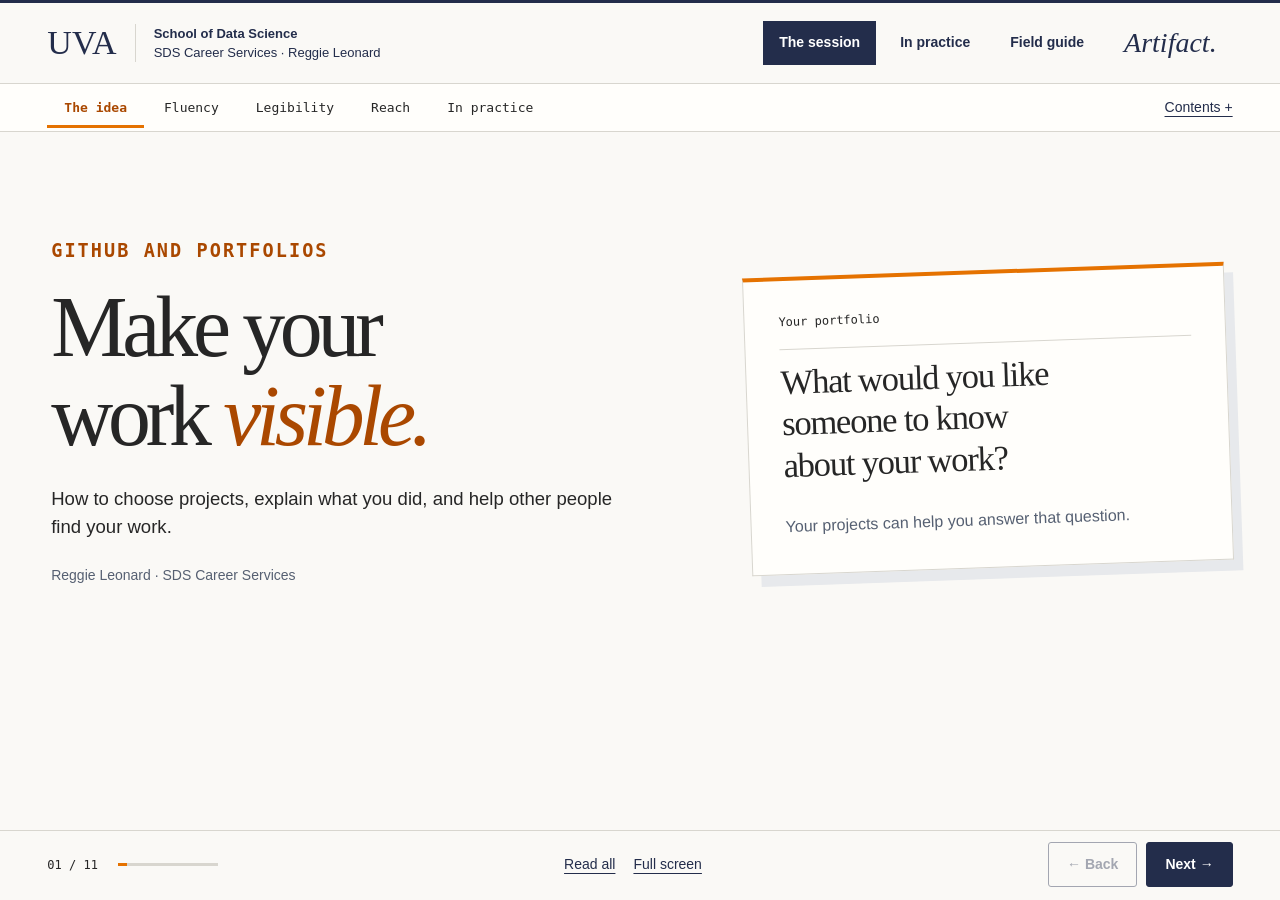
==== commit 116aabc0: "Release practical GitHub workshop with student-facing simplicity" ====
--- a/index.html
+++ b/index.html
@@ -3,256 +3,110 @@
 <head>
 <meta charset="utf-8"><meta name="viewport" content="width=device-width,initial-scale=1">
 <meta name="theme-color" content="#232D4B">
-<meta name="description" content="A scaffolded GitHub and portfolio workshop with Artifact's collection and writing kit. UVA School of Data Science, SDS Career Services.">
-<meta http-equiv="Content-Security-Policy" content="default-src 'none'; script-src 'sha256-OCPlKsZ6BVgz9vYdKTFRQtynzDoxMCj+MCQijY7RabU='; style-src 'unsafe-inline'; img-src data: blob:; font-src 'none'; connect-src 'none'; object-src 'none'; base-uri 'none'; form-action 'none'">
+<meta name="description" content="A practical GitHub and portfolio workshop with Artifact's collection and writing kit. UVA School of Data Science, SDS Career Services.">
+<meta http-equiv="Content-Security-Policy" content="default-src 'none'; script-src 'sha256-JcI5zgwdAKLTSM349fW0/XChAslTmvUOJd3Xo9PEp7k='; style-src 'unsafe-inline'; img-src data: blob:; font-src 'none'; connect-src 'none'; object-src 'none'; base-uri 'none'; form-action 'none'">
 <title>Make Your Work Visible | SDS Career Services</title>
-<style>:root{--navy:#232d4b;--ink:#242421;--orange:#e57200;--rust:#a44400;--paper:#f8f6f0;--white:#fffefa;--muted:#555d6d;--line:#d7d5ce;--tint:#efebe1;--blue:#e7edf2;--serif:Georgia,'Times New Roman',serif;--sans:-apple-system,BlinkMacSystemFont,'Segoe UI',Arial,sans-serif;--mono:ui-monospace,SFMono-Regular,Consolas,monospace}
-*{box-sizing:border-box}html{scroll-behavior:smooth}body{margin:0;background:var(--paper);color:var(--ink);font:17px/1.55 var(--sans)}button,input,textarea,select{font:inherit}button,a{touch-action:manipulation}button{cursor:pointer}button:disabled{opacity:.4;cursor:default}a{color:var(--navy);text-decoration-thickness:1px;text-underline-offset:4px;cursor:pointer}a:hover{color:var(--rust)}button:focus-visible,a:focus-visible,input:focus-visible,textarea:focus-visible,select:focus-visible,summary:focus-visible{outline:3px solid var(--rust);outline-offset:4px}h1,h2,h3,p,blockquote{margin-top:0}h1,h2,h3{text-wrap:balance}h1,h2{font-family:var(--serif);font-weight:400;letter-spacing:-.045em;line-height:1.08}h1{font-size:clamp(50px,6.2vw,88px)}h2{font-size:clamp(36px,3.6vw,54px);margin-bottom:22px}h3{font-size:23px;line-height:1.25;letter-spacing:-.02em}p{margin-bottom:1em}small,.small{font-size:13px;line-height:1.55;color:var(--muted)}[hidden]{display:none!important}.skip{position:fixed;top:-100px;left:12px;background:var(--white);z-index:200;padding:12px}.skip:focus{top:12px}.eyebrow{font:600 11px/1.4 var(--mono);letter-spacing:.13em;text-transform:uppercase;color:var(--rust);margin-bottom:14px}.lead{font-size:clamp(18px,1.7vw,24px);line-height:1.45;max-width:1000px;margin-bottom:25px}.large-text{font-size:25px;line-height:1.4}.button,.textbutton{border:0;background:none;color:var(--navy);font-size:14px}.textbutton{padding:6px 0;text-decoration:underline;text-underline-offset:4px;text-align:left}.button{background:var(--navy);color:#fff;display:inline-flex;align-items:center;justify-content:center;gap:10px;padding:12px 18px;min-height:44px;border:1px solid var(--navy);text-decoration:none;font-weight:600;line-height:1.35}.button.secondary{background:transparent;color:var(--navy);border-color:var(--line)}.button.secondary:hover{border-color:var(--navy)}.button.quiet{background:var(--tint);color:var(--navy);border-color:var(--tint)}.button.danger{border-color:#a52c2c;color:#a52c2c;background:transparent}.buttonrow{display:flex;gap:12px;align-items:center;flex-wrap:wrap}.wide{width:100%}.sr-only{position:absolute;overflow:hidden;width:1px;height:1px;clip:rect(0,0,0,0);white-space:nowrap}
-.masthead{height:76px;padding:0 4%;display:flex;align-items:center;justify-content:space-between;border-top:3px solid var(--navy);border-bottom:1px solid var(--line);background:var(--paper);gap:22px}.brand{border:0;background:none;display:flex;gap:18px;align-items:center;color:var(--navy);padding:0;text-align:left}.uva{font:36px/1 var(--serif);border-right:1px solid var(--line);padding-right:18px}.brandtext{font-size:13px;line-height:1.5}.brandtext span{display:block}.mainnav{display:flex;align-items:center;gap:7px}.mainnav>button{border:0;padding:12px 16px;font-size:14px;font-weight:600;background:none;color:var(--navy);min-height:44px}.mainnav>button[aria-current=page]{background:var(--navy);color:white}.mainnav>.artifact-word{font:italic 27px var(--serif);padding-right:0;margin-left:12px}.sectionbar{min-height:46px;display:flex;justify-content:space-between;align-items:center;padding:0 4%;border-bottom:1px solid var(--line);background:var(--white);gap:20px}.sectionbar nav{display:flex;gap:7px;flex-wrap:wrap}.sectionbar nav button{border:0;border-bottom:3px solid transparent;background:none;color:var(--muted);padding:11px 14px;font:12px var(--mono);min-height:44px}.sectionbar nav button[aria-current=step]{border-bottom-color:var(--orange);color:var(--rust);font-weight:600}.sectiontools{display:flex;gap:22px;white-space:nowrap}.sectiontools button{font:12px var(--mono);text-decoration:none}.stage{max-width:1660px;margin:auto;min-height:calc(100dvh - 188px);padding:30px 4.5% 28px}.slide{animation:enter .2s ease-out}.scene-context{display:flex;align-items:center;gap:15px;margin-bottom:20px;font:11px var(--mono);color:var(--muted);text-transform:uppercase;letter-spacing:.07em}.scene-context b{color:var(--rust)}.scene-context .mode{border-left:1px solid var(--line);padding-left:15px}.deckfooter{min-height:66px;background:var(--paper);display:flex;align-items:center;justify-content:space-between;padding:10px 4%;gap:20px;border-top:1px solid var(--line);position:sticky;bottom:0;z-index:10}.progress-meta{display:flex;align-items:center;gap:18px;font:12px var(--mono);white-space:nowrap}.progress-track{height:3px;width:100px;background:var(--line)}.progress-track span{display:block;height:3px;background:var(--orange)}.deck-tools{display:flex;gap:18px}.deck-tools button{font-size:12px}.page-buttons{display:flex;gap:10px}.hero{display:grid;grid-template-columns:1.25fr 1fr;gap:9%;align-items:center;min-height:490px}.hero h1{font-size:clamp(72px,7vw,114px);line-height:1;max-width:650px;margin-bottom:24px}.hero h1 em{color:var(--rust);font-weight:400}.hero .lead{max-width:620px}.byline{font-size:14px;color:var(--navy);margin-top:28px}.byline span{font-size:12px}.cover-paper{border:1px solid var(--line);border-top:5px solid var(--orange);padding:34px;background:var(--white);transform:rotate(-2deg);box-shadow:10px 16px 30px #232d4b0d}.cover-paper h2{font-size:36px;line-height:1.2}.cover-paper p{font-size:18px}.file-label{font:12px var(--mono);border-bottom:1px solid var(--line);padding-bottom:15px;margin-bottom:22px}.cover-bottom{display:flex;justify-content:space-between;gap:20px;border-top:1px solid var(--line);padding-top:16px;color:var(--muted);font:12px var(--mono)}.concepts{display:grid;grid-template-columns:repeat(3,1fr);gap:30px;margin-top:34px}.concepts article{border-top:3px solid var(--navy);padding-top:24px;min-height:205px}.number{font:12px var(--mono);color:var(--rust)}.concepts h3{font:38px var(--serif);margin:14px 0}.concepts p{font-size:20px;line-height:1.5}.refrain{font:italic clamp(23px,2.4vw,36px)/1.4 var(--serif);border-top:1px solid var(--line);padding-top:24px;margin:35px 0 0;color:var(--navy)}.start-options{display:flex;gap:9px;margin:18px 0 25px;flex-wrap:wrap}.start-options button{border:1px solid var(--line);background:var(--white);color:var(--navy);padding:11px 13px;text-align:left;font-size:13px;line-height:1.4;flex:1;min-width:150px;min-height:55px}.start-options button[aria-pressed=true]{border-color:var(--navy);background:var(--navy);color:white}.exercise-layout{display:grid;grid-template-columns:minmax(0,1fr) 220px;gap:42px;align-items:start}.exercise-layout>aside{border-left:1px solid var(--line);padding-left:26px}.postits{display:grid;grid-template-columns:repeat(3,1fr);gap:18px}.postits article{padding:23px 21px;background:#f2e7cf;box-shadow:2px 5px 0 #00000008}.postits article:nth-child(2){background:#e5ebeb}.postits article:nth-child(3){background:#ebe5ed}.postits p{font-size:17px;margin-bottom:0;line-height:1.5}.note-label{display:block;font:11px var(--mono);text-transform:uppercase;line-height:1.6;color:var(--navy);margin-bottom:16px}.continuation{font-size:14px;border-top:1px solid var(--line);padding-top:15px;margin:21px 0 0;color:var(--muted)}.continuation b{color:var(--navy)}.help{margin:22px 0 14px}.help-buttons{display:flex;align-items:center;gap:5px;flex-wrap:wrap}.help-buttons button{border:1px solid var(--line);padding:8px 12px;background:none;color:var(--navy);font-size:12px;min-height:38px}.help-buttons button[aria-pressed=true]{background:var(--blue);border-color:#798497}.help-panel{margin-top:12px;border-left:3px solid var(--orange);background:var(--white);padding:16px 20px;font-size:15px}.help-panel p:last-child{margin:0}.help-panel ul{margin:0;padding-left:19px}.help-panel li{margin:6px 0}.help-title{font:600 11px var(--mono);text-transform:uppercase;color:var(--rust);margin-bottom:10px}.timer{font-size:12px;padding-bottom:17px}.timer-label{font:11px var(--mono);color:var(--muted);text-transform:uppercase}.timer-display{font:clamp(50px,5vw,76px)/1.2 var(--serif);font-variant-numeric:tabular-nums;letter-spacing:-.06em;color:var(--navy);margin:7px 0 15px}.timer-buttons{display:flex;gap:8px}.timer-buttons button{border:1px solid var(--line);padding:9px 12px;min-height:40px;background:var(--white);color:var(--navy);font-weight:600;font-size:12px}.timer-buttons button:first-child{background:var(--navy);border-color:var(--navy);color:white}.timer-presets{display:flex;gap:6px;flex-wrap:wrap;margin-top:12px}.timer-presets button{border:0;background:none;color:var(--muted);font:11px var(--mono);text-decoration:underline;text-underline-offset:3px;padding:5px 3px}.timer-status{font-size:12px;min-height:20px;margin:10px 0 0;color:var(--muted)}.timer.expired .timer-display{color:var(--rust)}.model-grid{display:grid;grid-template-columns:310px minmax(0,1fr);gap:48px;margin:25px 0}.employer-card{background:var(--navy);color:white;padding:27px}.employer-card .eyebrow,.employer-card .small{color:#e1e5ee}.employer-card h3{font:32px/1.25 var(--serif)}.employer-card p{font-size:16px}.employer-card a{color:white;font-size:13px}.employer-card .small{font-size:12px;margin-top:20px}.steps{display:grid;grid-template-columns:repeat(4,1fr);gap:6px;margin-bottom:24px}.steps button{border:0;border-bottom:3px solid var(--line);background:none;padding:12px 8px;color:var(--muted);text-align:left;font-size:13px}.steps button[aria-pressed=true]{border-color:var(--orange);color:var(--navy);font-weight:600}.model-panel{padding:16px 0}.model-panel h3{font:36px/1.17 var(--serif)}.model-panel>p{font-size:22px;line-height:1.5}.model-detail{font-size:16px!important;border-top:1px solid var(--line);padding-top:18px;color:var(--muted)}.example-chain{display:flex;gap:14px;align-items:center;margin-top:28px;flex-wrap:wrap}.example-chain span{font:12px var(--mono);padding:9px 12px;background:var(--tint)}.example-chain span+span:before{content:'→';margin-right:14px;color:var(--rust)}.task-card{border-left:4px solid var(--orange);background:var(--white);padding:20px 25px;margin-bottom:20px}.task-card .large-text{margin-bottom:12px}.task-card a{font-size:13px}.task-card .small{margin-top:9px;margin-bottom:0}.choice-lines{display:grid;gap:6px;counter-reset:choice}.choice-lines p{counter-increment:choice;display:flex;align-items:start;gap:15px;font-size:17px;border-bottom:1px solid var(--line);padding:8px 0;margin:0}.choice-lines p:before{content:counter(choice,upper-alpha);font:13px var(--mono);color:var(--rust);margin-top:5px}.own-work{padding:11px 16px;background:var(--blue);display:flex;justify-content:space-between;align-items:center;gap:20px;margin:0 0 20px;font-size:14px;color:var(--navy)}.own-work span{overflow-wrap:anywhere}.own-work b{display:inline;font-weight:600}.own-work .textbutton{font-size:12px;flex-shrink:0}.own-work small{display:block;margin-top:3px}.three-questions{display:grid;grid-template-columns:repeat(3,1fr);gap:20px;margin:25px 0}.three-questions article{border-top:2px solid var(--navy);padding-top:20px}.three-questions h3{font:25px/1.2 var(--serif);margin-bottom:14px}.three-questions p{font-size:17px}.three-questions.compact{gap:25px}.three-questions.compact h3{font-size:24px}.segmented{display:flex;gap:5px;flex-wrap:wrap;margin-bottom:20px}.segmented button{border:1px solid var(--line);padding:9px 15px;background:none;color:var(--navy);font-size:13px;min-height:40px}.segmented button[aria-pressed=true]{background:var(--navy);color:white;border-color:var(--navy)}.readme-grid{display:grid;grid-template-columns:minmax(0,1.5fr) minmax(250px,.75fr);gap:34px}.readme-window{background:var(--white);border:1px solid var(--line);padding:25px 28px}.readme-window h3{font:29px/1.2 var(--serif)}.readme-window p{font-size:17px;margin-bottom:14px}.readme-window .file-label{margin-bottom:18px;padding-bottom:12px}.criterion{border-top:2px solid var(--navy);padding-top:13px;margin-bottom:20px}.criterion h3{font-size:16px;margin-bottom:9px}.criterion p{font-size:15px}.source-line{display:flex;gap:18px;flex-wrap:wrap;align-items:baseline;margin-top:20px;font-size:12px;color:var(--muted)}.source-line button{font-size:12px}.sample-paragraph{padding:30px 35px;background:var(--white);border-left:4px solid var(--orange);font:28px/1.4 var(--serif);margin:0 0 25px}.surface-grid{display:grid;grid-template-columns:repeat(3,1fr);gap:30px;margin:30px 0}.surface-grid article{border-top:3px solid var(--navy);padding-top:22px}.surface-grid h3{font:31px var(--serif)}.surface-grid p{font-size:18px}.surface-grid pre{font:13px/1.5 var(--mono);background:var(--white);padding:14px}.surface-grid .eyebrow{font-size:11px}.profile-links{display:flex;gap:18px;flex-wrap:wrap;margin:16px 0}.surface-grid a{font-size:13px}.reach-grid{display:grid;grid-template-columns:1.4fr .9fr;gap:35px}.message-card{background:var(--white);border:1px solid var(--line);padding:23px 28px}.message-card h3{font:25px var(--serif)}.message-card p{font-size:17px}.message-card .small{border-top:1px solid var(--line);padding-top:14px;margin-bottom:0;font-size:12px}.reach-task{border-left:1px solid var(--line);padding-left:28px}.reach-task .timer{display:grid;grid-template-columns:1fr 1fr;gap:0 16px;align-items:center}.reach-task .timer-label,.reach-task .timer-status{grid-column:1/-1}.reach-task .timer-display{font-size:58px;margin-bottom:0}.reach-task .timer-presets{grid-column:1/-1}.reach-task .own-work{font-size:13px}.recommendation{border-top:1px solid var(--line);padding:13px 0;display:flex;align-items:start;gap:18px}.recommendation h3{font-size:18px;min-width:180px;max-width:230px;margin:0}.recommendation p{font-size:14px;margin:0;flex:1}.recommendation button{flex-shrink:0}.work-layout .timer-display{font-size:92px}.peer-steps article{display:flex;gap:25px;border-top:1px solid var(--line);padding:17px 0}.peer-steps article>span{font:30px var(--serif);color:var(--rust)}.peer-steps h3{font-size:22px;margin-bottom:9px}.peer-steps p{font-size:18px;margin-bottom:0}.phase-note{padding:16px;background:var(--tint);font-size:14px}.recap h3{font-size:31px}.closing{border-top:1px solid var(--line);padding-top:25px;margin-top:24px}
-.reference-page{max-width:1500px;margin:auto;padding:44px 5% 65px;min-height:80vh}.reference-head{display:flex;justify-content:space-between;gap:28px;align-items:start;margin-bottom:24px}.reference-head h1{font-size:clamp(44px,5vw,76px);margin-bottom:20px}.reference-head>.button{white-space:nowrap;margin-top:15px}.filter-summary{display:flex;justify-content:space-between;gap:20px;align-items:baseline;border-top:1px solid var(--line);padding-top:15px}.filter-summary p{font-size:15px}.route-grid{display:grid;grid-template-columns:repeat(3,1fr);gap:24px;margin:22px 0 35px}.route-card{background:var(--white);border:1px solid var(--line);padding:27px;display:flex;flex-direction:column}.route-card h2{font-size:29px;letter-spacing:-.02em}.route-card p{font-size:15px}.route-card .route-done{font-size:13px;padding-top:15px;border-top:1px solid var(--line);margin-top:auto;color:var(--muted)}.route-card button{margin-top:8px}.guide-layout{display:grid;grid-template-columns:210px minmax(0,1fr);gap:45px}.guide-layout>nav{display:flex;flex-direction:column;gap:5px;align-self:start;position:sticky;top:20px}.guide-layout>nav button{text-align:left;background:none;border:0;padding:11px 14px;color:var(--navy);font-size:14px}.guide-layout>nav button[aria-current=page]{background:var(--navy);color:#fff}.prose{max-width:970px;min-width:0}.prose h2{font-size:38px;line-height:1.18}.prose h3{font-size:24px;margin:32px 0 15px}.prose p,.prose li{font-size:17px;line-height:1.65}.prose ul,.prose ol{padding-left:24px}.prose li{margin:8px 0}.prose pre{white-space:pre-wrap;background:var(--white);padding:22px;font:13px/1.6 var(--mono);overflow-wrap:anywhere}.prose code{font: .87em var(--mono)}.table-scroll{overflow-x:auto;width:100%}table{width:100%;border-collapse:collapse;font-size:14px;margin:20px 0}td,th{text-align:left;vertical-align:top;border-bottom:1px solid var(--line);padding:15px 12px;line-height:1.55}th{background:var(--tint);font-size:12px}td:first-child{font-weight:600}.prose table{font-size:14px}.guide-links{border-top:1px solid var(--line);display:flex;flex-wrap:wrap;gap:12px;padding-top:22px;margin-top:30px}.searchfield{display:block;font-size:13px;color:var(--navy);max-width:650px;margin:20px 0}.searchfield input{display:block;width:100%;padding:13px 15px;margin-top:8px;border:1px solid #9098a5;background:var(--white);color:var(--ink)}.source-entry{padding:18px 0;border-top:1px solid var(--line)}.source-entry h3{font-size:19px;margin:5px 0 10px}.source-entry p{font-size:14px;margin-bottom:6px}.source-entry .source-meta{font:11px var(--mono);color:var(--muted)}.prompt-list{display:grid;grid-template-columns:1fr 1fr;gap:16px;margin:24px 0}.prompt-list article{padding:20px;border:1px solid var(--line);background:var(--white)}.prompt-list h3{margin-top:0}.prompt-list p{font-size:15px}.artifact-title{font-style:italic;color:var(--navy)}.artifact-tabs{display:flex;gap:30px;border-bottom:1px solid var(--line);margin-bottom:32px}.artifact-tabs button{background:none;border:0;border-bottom:3px solid transparent;color:var(--navy);padding:12px 0;min-height:45px;font-size:16px}.artifact-tabs button[aria-pressed=true]{border-bottom-color:var(--orange);font-weight:600}.lens-filters{display:flex;gap:8px;flex-wrap:wrap;margin:20px 0}.lens-filters button{background:none;border:1px solid var(--line);padding:10px 15px;color:var(--navy);font-size:13px;min-height:40px}.lens-filters button[aria-pressed=true]{background:var(--navy);color:white;border-color:var(--navy)}.collection-grid{display:grid;grid-template-columns:repeat(3,1fr);gap:24px;margin-top:22px}.portfolio-card{border:1px solid var(--line);background:var(--white);padding:30px;text-align:left;display:flex;flex-direction:column;min-height:285px;color:var(--ink);transition:box-shadow .2s,transform .2s}.portfolio-card:hover{box-shadow:0 8px 30px #232d4b14;transform:translateY(-2px)}.portfolio-card h2{font-size:30px;margin:16px 0 12px}.portfolio-card p{font-size:15px}.portfolio-card .stage-label{font-size:12px;color:var(--muted);margin-bottom:15px}.card-action{margin-top:auto;border-top:1px solid var(--line);padding-top:16px;font:600 12px var(--mono);color:var(--navy)}.artifact-foot{border-top:1px solid var(--line);padding-top:24px;margin-top:45px;color:var(--muted);font-size:13px}.artifact-foot p{max-width:850px}.writing-layout{display:grid;grid-template-columns:195px minmax(0,1fr);gap:32px}.writing-nav{display:flex;flex-direction:column;gap:8px;align-self:start}.writing-nav button{border:1px solid var(--line);background:none;padding:14px;text-align:left;color:var(--navy);font-size:14px}.writing-nav button[aria-pressed=true]{border-color:var(--navy);background:var(--navy);color:white}.writing-paper{background:var(--white);padding:32px;border:1px solid var(--line);min-width:0}.writing-paper h2{font-size:38px}.writing-paper td:first-child{width:23%}.writing-paper td:nth-child(2){width:40%}.reading-card{border-top:3px solid var(--navy);background:var(--white);padding:24px}.reading-card h2{font-size:26px}.reading-card p{font-size:15px}.reading-card .small{font-size:12px}.result-count{font:12px var(--mono);color:var(--muted);margin:16px 0}
-dialog{border:1px solid var(--line);padding:28px 32px;background:var(--paper);color:var(--ink);max-width:790px;width:calc(100% - 30px);max-height:88dvh;overflow:auto;box-shadow:0 24px 75px #232d4b38}dialog::backdrop{background:#11182799}.dialog-top{display:flex;align-items:start;gap:25px;justify-content:space-between;position:sticky;top:-28px;background:var(--paper);padding:10px 0 16px;z-index:1;border-bottom:1px solid var(--line);margin-bottom:22px}.dialog-top h2{font-size:32px;line-height:1.2;margin:0}.dialog-close{background:none;border:1px solid var(--line);padding:9px 11px;color:var(--navy);font-size:13px;white-space:nowrap;min-height:40px}.dialog-body p{font-size:16px}.dialog-field{display:block;font-size:14px;margin:18px 0}.dialog-field input,.dialog-field select{display:block;width:100%;border:1px solid #9098a5;background:var(--white);padding:12px 14px;color:var(--ink);margin-top:7px}.checkline{font-size:14px;display:flex;gap:10px;align-items:start;margin:18px 0}.checkline input{width:18px;height:18px;margin-top:3px;accent-color:var(--navy)}.dialog-code{display:block;width:100%;min-height:280px;max-height:55vh;resize:vertical;border:1px solid var(--line);background:var(--white);padding:20px;font:14px/1.6 var(--mono);color:var(--ink)}.dialog-text{white-space:pre-wrap;overflow-wrap:anywhere;font-size:16px}.dialog-section{border-top:1px solid var(--line);padding-top:18px;margin-top:22px}.contents-group{margin:20px 0}.contents-group h3{font:13px var(--mono);color:var(--rust);margin-bottom:9px}.contents-group button{display:flex;gap:14px;text-align:left;width:100%;border:0;background:none;color:var(--navy);padding:10px 0;font-size:15px}.contents-group button span{font:12px var(--mono);color:var(--muted);margin-top:3px}.notification{position:fixed;bottom:80px;left:50%;transform:translateX(-50%);background:var(--navy);color:#fff;padding:14px 22px;font-size:14px;z-index:200;max-width:90vw;box-shadow:0 4px 20px #0002}.status-message{font-size:13px;color:var(--muted);margin-top:12px}.dialog-steps{padding-left:24px}.dialog-steps li{margin:16px 0}.presenting [data-own-work],.presenting .sectiontools [data-action=work-card],.presenting .start-options{display:none!important}.presenting .masthead{height:62px}.presenting .stage{min-height:calc(100dvh - 174px)}.read-all .slide{display:block!important;border-bottom:2px solid var(--line);margin-bottom:60px;padding-bottom:45px}.read-all .deckfooter{position:static}.read-all .stage{max-width:1350px}.no-results{border:1px solid var(--line);padding:25px;color:var(--muted)}.noscript{padding:35px;background:var(--white)}
-@keyframes enter{from{opacity:.2;transform:translateY(4px)}to{opacity:1;transform:none}}
-@media(min-width:1700px){.stage{padding-top:48px}.hero{min-height:620px}.hero h1{font-size:120px}.slide h2{font-size:58px}.postits p,.three-questions p{font-size:20px}.readme-window p{font-size:19px}.model-panel>p{font-size:25px}.task-card .large-text{font-size:29px}.peer-steps p{font-size:21px}}
-@media(max-width:1180px){.brandtext{font-size:11px}.masthead{padding:0 3%;gap:15px}.mainnav>button{padding:10px 12px;font-size:13px}.mainnav>.artifact-word{font-size:24px}.stage{padding:26px 4%}.sectionbar{padding:0 3%}.sectiontools{gap:14px}.exercise-layout{grid-template-columns:minmax(0,1fr) 185px;gap:24px}.exercise-layout>aside{padding-left:18px}.postits{gap:12px}.postits article{padding:18px}.postits p{font-size:15px}.hero{min-height:460px;gap:6%}.model-grid{grid-template-columns:270px 1fr;gap:30px}.model-panel h3{font-size:32px}.model-panel>p{font-size:20px}.concepts p{font-size:18px}.deck-tools{gap:12px}.progress-track{width:65px}.recommendation{flex-wrap:wrap;gap:8px}.recommendation h3{max-width:none;min-width:0;flex:1}.recommendation p{flex-basis:100%;order:3}.surface-grid{gap:22px}.surface-grid p{font-size:17px}.reach-grid{grid-template-columns:1.35fr 1fr;gap:24px}.collection-grid,.route-grid{gap:18px}.portfolio-card{padding:24px}.writing-layout{grid-template-columns:165px 1fr;gap:22px}}
-@media(max-width:820px){.masthead{height:auto;min-height:76px;flex-wrap:wrap;padding:16px 22px;gap:16px}.brandtext{font-size:12px}.mainnav{width:100%;border-top:1px solid var(--line);padding-top:10px;justify-content:space-between;gap:2px}.mainnav>button{font-size:13px;padding:10px 12px}.mainnav>.artifact-word{font-size:24px;margin:0}.sectionbar{flex-wrap:wrap;padding:0 18px;gap:0}.sectionbar nav{gap:0;overflow:auto;flex-wrap:nowrap;width:100%;justify-content:space-between}.sectionbar nav button{padding:10px 8px;font-size:11px;white-space:nowrap}.sectiontools{width:100%;border-top:1px solid var(--line);justify-content:space-between;padding:8px 3px}.stage{padding:25px 24px;min-height:calc(100dvh - 275px)}.scene-context{font-size:10px;gap:10px}.hero{grid-template-columns:1fr;min-height:0;gap:25px}.hero h1{font-size:82px}.hero h1 br{display:none}.hero h1 em{display:inline}.cover-paper{max-width:560px;padding:25px;transform:none}.cover-paper h2{font-size:32px}.cover-bottom{margin-top:30px;flex-direction:column;gap:8px}.concepts{gap:18px}.concepts h3{font-size:30px}.concepts p{font-size:16px}.concepts article{min-height:0}.exercise-layout,.readme-grid,.model-grid,.reach-grid{grid-template-columns:1fr;gap:22px}.exercise-layout>aside{border:0;border-top:1px solid var(--line);padding:18px 0 0}.exercise-layout>aside>.timer{display:flex;align-items:center;gap:15px;flex-wrap:wrap}.timer-label{width:100%}.timer-display{font-size:60px;margin:0}.timer-presets{margin:0}.timer-status{width:100%;margin:0}.exercise-layout>aside>.button{width:auto}.postits{grid-template-columns:repeat(3,1fr)}.model-grid .employer-card{padding:22px}.employer-card h3{font-size:29px}.model-panel{padding:5px 0}.three-questions{gap:16px}.three-questions h3{font-size:23px}.three-questions p{font-size:16px}.readme-grid>aside{display:grid;grid-template-columns:repeat(3,1fr);gap:18px}.criterion h3{font-size:14px}.criterion p{font-size:13px}.reach-task{padding:20px 0 0;border-left:0;border-top:1px solid var(--line)}.reach-task .timer{display:flex;flex-wrap:wrap;gap:12px}.reach-task .timer-presets{margin:0}.surface-grid{gap:18px}.surface-grid h3{font-size:26px}.surface-grid p{font-size:16px}.reference-page{padding:32px 24px 45px}.reference-head{display:block}.reference-head>.button{margin-top:0;margin-bottom:12px}.guide-layout{grid-template-columns:1fr;gap:24px}.guide-layout>nav{position:static;flex-direction:row;flex-wrap:wrap;border-bottom:1px solid var(--line);padding-bottom:18px;gap:4px}.guide-layout>nav button{font-size:13px;padding:9px 12px}.collection-grid,.route-grid{grid-template-columns:1fr 1fr}.writing-layout{grid-template-columns:1fr}.writing-nav{flex-direction:row;flex-wrap:wrap;gap:6px}.writing-nav button{font-size:13px;padding:11px}.writing-paper{padding:24px}.deckfooter{gap:8px;padding:12px 20px;flex-wrap:wrap}.deck-tools{order:3;width:100%;justify-content:center;gap:20px}.deck-tools button{font-size:11px}.progress-meta{gap:10px}.page-buttons button{padding:10px 15px}.sectionbar nav{scrollbar-width:thin}.presenting .stage{min-height:calc(100dvh - 225px)}}
-@media(max-width:540px){body{font-size:16px}.masthead{padding:14px 18px}.uva{font-size:30px;padding-right:14px}.brand{gap:14px}.brandtext{font-size:11px}.mainnav>button{font-size:12px;padding:9px}.mainnav>.artifact-word{font-size:22px}.stage{padding:24px 20px}.slide h2{font-size:36px}.hero h1{font-size:70px}.hero .lead{font-size:21px}.hero .byline{margin-top:20px}.cover-paper h2{font-size:29px}.cover-paper p{font-size:16px}.concepts,.surface-grid,.three-questions,.postits{grid-template-columns:1fr}.concepts{gap:22px}.concepts article{padding-top:16px}.concepts h3{font-size:32px;margin:10px 0}.concepts p{font-size:18px;margin-bottom:0}.refrain{font-size:27px}.start-options{display:grid;grid-template-columns:1fr 1fr;gap:7px}.start-options button{min-width:0;font-size:12px;padding:10px;min-height:66px}.start-options button:last-child{grid-column:1/-1;min-height:48px}.postits{gap:12px}.postits article{padding:17px 20px}.postits p{font-size:16px}.note-label{margin-bottom:8px}.help-buttons{gap:4px}.help-buttons button{font-size:11px;padding:8px}.steps{gap:3px}.steps button{font-size:11px;padding:9px 5px}.model-panel h3{font-size:30px}.model-panel>p{font-size:19px}.example-chain{gap:5px}.example-chain span{font-size:10px;padding:8px}.example-chain span+span:before{margin-right:6px}.three-questions{gap:15px}.three-questions article{padding-top:15px}.three-questions h3{margin-bottom:10px}.three-questions p{margin-bottom:0}.readme-window{padding:21px}.readme-window h3{font-size:26px}.readme-window p{font-size:16px}.readme-grid>aside{grid-template-columns:1fr;gap:0}.criterion{margin-bottom:12px}.criterion h3{font-size:15px}.criterion p{font-size:15px}.sample-paragraph{font-size:24px;padding:23px}.surface-grid{gap:25px}.surface-grid article{padding-top:17px}.surface-grid h3{font-size:29px}.surface-grid p{font-size:18px}.message-card{padding:21px}.message-card p{font-size:16px}.reach-grid .segmented button{font-size:12px;padding:8px 11px}.recap h3{font-size:30px}.collection-grid,.route-grid,.prompt-list{grid-template-columns:1fr}.reference-page{padding:30px 19px}.reference-head h1{font-size:49px}.reference-head .lead{font-size:18px}.artifact-tabs{gap:20px}.artifact-tabs button{font-size:13px}.portfolio-card{min-height:260px;padding:25px}.portfolio-card h2{font-size:31px}.writing-paper{padding:22px 17px}.writing-paper h2{font-size:33px}.writing-paper table{min-width:550px}.prose table{min-width:550px}.artifact-tabs{gap:18px}.lens-filters{gap:5px}.lens-filters button{font-size:12px;padding:8px 12px}.own-work{font-size:13px;padding:12px;gap:12px}.own-work small{font-size:11px}.dialog-top h2{font-size:27px}.dialog-top{top:-20px;padding-top:8px}dialog{padding:20px;max-height:90dvh}.dialog-code{font-size:12px;padding:14px}.deck-tools{gap:16px}.progress-track{width:60px}.filter-summary{align-items:start}.filter-summary p{font-size:13px}.filter-summary button{font-size:12px;min-width:85px}.prose h2{font-size:33px}.prose p,.prose li{font-size:16px}}
+<style>:root{--navy:#232D4B;--orange:#E57200;--accent:#AA4800;--paper:#FAF9F6;--cream:#F5F3EC;--white:#fffefb;--ink:#262626;--muted:#566072;--line:#D8D6CF;--soft:#EEF0F3;--tint:#F5E9D8;--serif:Georgia,'Times New Roman',serif;--sans:-apple-system,BlinkMacSystemFont,'Segoe UI',Arial,sans-serif;--mono:ui-monospace,SFMono-Regular,Consolas,monospace}
+*{box-sizing:border-box}html{scroll-behavior:smooth}body{margin:0;color:var(--ink);background:var(--paper);font-family:var(--sans);line-height:1.55}h1,h2,h3,p{margin-top:0}h1,h2{font-family:var(--serif);font-weight:400;letter-spacing:-.035em;line-height:1.13}button,input,textarea,select{font:inherit}button{cursor:pointer}button,a{-webkit-tap-highlight-color:transparent}button:disabled{cursor:default;opacity:.4}a{color:var(--navy);text-underline-offset:4px}button:focus-visible,a:focus-visible,input:focus-visible,textarea:focus-visible,summary:focus-visible,[tabindex]:focus-visible{outline:3px solid var(--accent);outline-offset:4px}button{color:inherit}a{overflow-wrap:anywhere}[hidden]{display:none!important}.sr-only{position:absolute;width:1px;height:1px;padding:0;margin:-1px;overflow:hidden;clip:rect(0,0,0,0);white-space:nowrap;border:0}.skip{position:absolute;left:16px;top:-100px;background:white;padding:12px;z-index:100}.skip:focus{top:10px}.eyebrow{font:600 12px/1.5 var(--mono);letter-spacing:.11em;text-transform:uppercase;color:var(--accent);margin-bottom:18px}.lead{font-size:clamp(18px,1.65vw,24px);line-height:1.5;max-width:880px}.small{font-size:14px;color:var(--muted);line-height:1.55}.button{display:inline-flex;gap:8px;align-items:center;justify-content:center;min-height:44px;padding:11px 18px;border:1px solid var(--navy);background:var(--navy);color:white;font-weight:600;font-size:14px;text-decoration:none;border-radius:3px}.button.secondary{background:transparent;color:var(--navy)}.buttonrow{display:flex;flex-wrap:wrap;gap:12px;align-items:center;margin:22px 0}.textbutton{border:0;background:none;color:var(--navy);padding:7px 0;text-decoration:underline;text-underline-offset:4px;font-size:14px}.masthead{display:flex;align-items:center;gap:24px;justify-content:space-between;padding:13px clamp(20px,3.7vw,64px);border-top:3px solid var(--navy);border-bottom:1px solid var(--line);min-height:74px}.brand{display:flex;align-items:center;text-align:left;gap:18px;border:0;background:none;padding:0;color:var(--navy)}.uva{font:34px var(--serif);border-right:1px solid var(--line);padding-right:18px}.brandtext{display:grid;font-size:13px;line-height:1.5}.mainnav{display:flex;gap:8px;align-items:center}.mainnav button{border:0;background:none;padding:11px 16px;font-size:14px;font-weight:600;min-height:44px;color:var(--navy)}.mainnav button[aria-current=page]{color:white;background:var(--navy)}.mainnav .artifact-word{font:italic 28px var(--serif);font-weight:400}.sectionbar{display:flex;align-items:center;justify-content:space-between;border-bottom:1px solid var(--line);padding:0 clamp(20px,3.7vw,64px);background:var(--white);min-height:48px}#chapter-nav{display:flex;flex-wrap:wrap;gap:3px}#chapter-nav button{background:none;border:0;border-bottom:3px solid transparent;padding:13px 17px 10px;font:13px var(--mono)}#chapter-nav button[aria-current=step]{color:var(--accent);border-bottom-color:var(--orange);font-weight:600}.stage{max-width:1700px;padding:32px clamp(24px,4vw,68px) 24px;margin:auto;min-height:calc(100dvh - 202px)}.slide{animation:enter .16s ease-out}.slide-title{font-size:clamp(36px,3.75vw,60px);margin-bottom:24px;max-width:1170px}.slide h2{font-size:clamp(23px,2vw,32px)}.slide p{font-size:clamp(17px,1.45vw,22px)}.slide .small{font-size:14px}.deckfooter{position:sticky;bottom:0;z-index:10;display:flex;align-items:center;justify-content:space-between;gap:18px;min-height:68px;border-top:1px solid var(--line);background:var(--paper);padding:10px clamp(20px,3.7vw,64px)}.progress-meta{display:flex;gap:20px;align-items:center;font:12px var(--mono)}.progress-track{height:3px;width:100px;background:var(--line)}.progress-track span{display:block;height:3px;background:var(--orange)}.deck-tools,.page-buttons{display:flex;gap:18px;align-items:center}.page-buttons{gap:9px}.cover-grid{display:grid;grid-template-columns:1.1fr .9fr;gap:9%;align-items:center;min-height:510px}.cover-grid h1{font-size:clamp(62px,6.7vw,104px);line-height:1.04;letter-spacing:-.06em;margin-bottom:24px}.cover-grid h1 em{color:var(--accent);font-weight:400}.cover-grid .lead{max-width:660px}.cover-grid .byline{font-size:14px;color:var(--muted);margin-top:24px}.cover-paper{background:var(--white);border:1px solid var(--line);border-top:4px solid var(--orange);padding:34px;box-shadow:9px 11px 0 #e7e9ec;transform:rotate(-2deg)}.cover-paper h2{font-size:clamp(28px,2.7vw,43px);line-height:1.2}.cover-paper .file-label{font:12px var(--mono);border-bottom:1px solid var(--line);padding-bottom:20px}.cover-paper p:last-child{font-size:16px;color:var(--muted);margin:25px 0 0}.concept-grid,.presence-grid,.permission-grid{display:grid;grid-template-columns:repeat(3,1fr);gap:36px}.concept-grid{margin-top:38px}.concept-grid article,.presence-grid article,.permission-grid article{border-top:3px solid var(--navy);padding-top:23px}.concept-grid .eyebrow{margin-bottom:18px}.concept-grid h2{font-size:32px;line-height:1.18;min-height:76px}.concept-grid p:not(.eyebrow){max-width:360px}.refrain{font-family:var(--serif);font-style:italic;font-size:clamp(23px,2.2vw,34px)!important;border-top:1px solid var(--line);padding-top:25px;margin:34px 0 12px}.note-grid{display:grid;grid-template-columns:repeat(3,1fr);gap:28px;margin-top:28px}.note{padding:28px 26px 20px;box-shadow:5px 7px 0 #e5e2d8;background:#F5E8BD;border-top:3px solid #DAC785;min-height:245px}.note:nth-child(2){background:#E8EDF0;border-color:#AEBBC9}.note:nth-child(3){background:#F1E2D5;border-color:#CDAF95}.note p{font-size:19px}.closing-line{margin-top:28px}.example-layout{display:grid;grid-template-columns:.8fr 1.2fr;gap:46px;align-items:start}.employer-card{background:var(--navy);color:white;padding:27px 30px}.employer-card .eyebrow{color:#FFC080}.employer-card h2{font-size:34px}.employer-card p{font-size:19px}.employer-card a{color:white;font-size:14px}.tabs{display:flex;flex-wrap:wrap;gap:7px;margin:0 0 24px}.tabs button{background:transparent;border:1px solid var(--line);padding:10px 16px;min-height:44px;font-size:14px;border-radius:3px}.tabs button[aria-pressed=true]{background:var(--navy);border-color:var(--navy);color:white}.example-body h2{font-size:31px}.example-body p{font-size:20px}.question-callout{padding:20px 22px;background:var(--cream);border-left:4px solid var(--orange);font-size:21px;margin-top:23px}.bridge-step{border-bottom:1px solid var(--line);padding:0 0 10px;margin:0 0 13px}.bridge-step b{font-size:13px;color:var(--accent);display:block;margin-bottom:4px}.bridge-step p{font-size:18px;margin-bottom:0}.slide-links{display:flex;flex-wrap:wrap;gap:14px 26px;border-top:1px solid var(--line);padding-top:16px;margin-top:26px}.slide-links a,.slide-links button{font-size:14px;text-decoration:underline;text-underline-offset:4px;color:var(--navy);border:0;background:none;padding:4px 0;text-align:left;min-height:30px}.capability-grid{display:grid;grid-template-columns:repeat(3,1fr);gap:18px 28px}.capability-grid article{border-top:2px solid var(--navy);padding-top:17px}.capability-grid h2{font-size:26px;margin-bottom:10px}.capability-grid p{font-size:18px;margin:0}.readme-layout{display:grid;grid-template-columns:1.4fr .7fr;gap:40px;align-items:start}.readme-paper{border:1px solid var(--line);background:var(--white)}.paper-toolbar{display:flex;align-items:center;justify-content:space-between;gap:15px;background:var(--soft);padding:12px 18px;font:12px var(--mono);border-bottom:1px solid var(--line)}.paper-toolbar .tabs{margin:0}.paper-toolbar button{padding:7px 12px;min-height:36px}.readme-paper #readme-example{padding:26px}.readme-paper h2{font-size:30px}.readme-paper p{font-size:19px}.readme-paper p:last-child{margin-bottom:0}.reader-questions h2{font-size:29px}.reader-questions ol{padding-left:23px;font-size:20px}.reader-questions li{padding:10px 0;border-bottom:1px solid var(--line)}.reader-questions .small{margin-top:20px}.presence-grid h2{font-size:30px}.presence-grid p{font-size:20px}.website-grid{display:grid;grid-template-columns:repeat(4,1fr);gap:24px;margin:26px 0}.website-grid article{padding:22px 0;border-top:3px solid var(--navy)}.website-grid h2{font-size:27px}.website-grid p{font-size:19px}.permission-grid{margin-top:35px}.permission-grid h2{font-size:29px}.permission-grid p{font-size:20px}.permission-note{background:var(--cream);padding:22px;margin-top:34px;font-size:19px!important}.message-paper{background:var(--white);border:1px solid var(--line);padding:28px 34px;max-width:1130px}.message-example{font-size:23px!important;line-height:1.6;margin-bottom:20px}.message-framework{border-top:1px solid var(--line);padding-top:18px;font-size:15px!important;color:var(--muted);margin:0}.practice-grid{display:grid;grid-template-columns:repeat(3,1fr);gap:18px;margin-top:25px}.practice-grid>button{text-align:left;background:var(--white);border:1px solid var(--line);border-top:3px solid var(--navy);padding:22px;min-height:130px;transition:border-color .15s}.practice-grid>button:hover{border-color:var(--accent);background:var(--cream)}.practice-grid h2{font-size:26px;margin-bottom:10px}.practice-grid p{font-size:17px;margin:0}.closing-grid{display:grid;grid-template-columns:1.15fr .85fr;gap:70px;align-items:center;min-height:500px}.closing-grid h1{font-size:clamp(45px,4.7vw,74px)}.closing-paper{padding:32px;background:var(--white);border-top:4px solid var(--orange)}.closing-paper h2{font-size:32px}.closing-paper p{font-size:20px}
+/* Reference views */
+.reference-page{max-width:1440px;padding:40px clamp(22px,4vw,64px) 70px;margin:auto}.reference-head{display:flex;justify-content:space-between;align-items:flex-start;gap:35px;margin-bottom:26px}.reference-head h1{font-size:clamp(44px,5vw,72px);margin:0 0 20px}.reference-head .button{white-space:nowrap}.reference-head .lead{font-size:20px;max-width:850px}.reference-head .eyebrow{margin-bottom:15px}.practice-links{display:flex;flex-wrap:wrap;gap:12px 28px;padding:20px 0;margin-bottom:24px;border-top:1px solid var(--line);border-bottom:1px solid var(--line)}.practice-links button{border:0;background:none;color:var(--navy);font-size:15px;padding:5px 0;text-decoration:underline;text-underline-offset:4px}.route-grid{display:grid;grid-template-columns:repeat(3,1fr);gap:24px}.route-card{padding:27px;background:var(--white);border:1px solid var(--line);border-top:3px solid var(--navy);display:flex;flex-direction:column;align-items:flex-start}.route-card h2{font-size:28px}.route-card p{font-size:16px}.route-card .button{margin-top:auto}.guide-layout{display:grid;grid-template-columns:225px minmax(0,1fr);gap:40px}.guide-layout nav{display:flex;flex-direction:column;gap:4px;position:sticky;top:15px;align-self:start}.guide-layout nav button{border:0;background:none;padding:11px 12px;text-align:left;font-size:14px;line-height:1.45;color:var(--navy)}.guide-layout nav button[aria-current=page]{background:var(--navy);color:white}.prose{font-size:17px;line-height:1.7}.prose h2{font-size:38px;margin-bottom:24px}.prose h3{font-family:var(--serif);font-size:28px;font-weight:400;margin:32px 0 15px}.prose li{margin:10px 0}.prose code{background:var(--soft);font-size:.86em;padding:2px 5px}.prose pre{white-space:pre-wrap;padding:20px;background:var(--soft);font-size:14px;line-height:1.6}.prose button{margin-right:8px}.prose .button{margin-bottom:9px}.guide-links{border-top:1px solid var(--line);margin-top:32px;padding-top:24px;display:flex;flex-wrap:wrap;gap:20px;align-items:center}.table-scroll{overflow-x:auto;margin:20px 0 28px}.table-scroll table{border-collapse:collapse;width:100%;min-width:500px;font-size:15px;line-height:1.6}th,td{text-align:left;vertical-align:top;padding:13px 14px;border-bottom:1px solid var(--line)}th{background:var(--soft);font-weight:600;color:var(--navy)}.prompt-list{display:flex;flex-wrap:wrap;gap:10px;margin-top:24px}.source-entry{padding:16px 0;border-bottom:1px solid var(--line)}.source-entry h3{font:600 18px/1.5 var(--sans);margin:7px 0}.source-entry p{font-size:15px;margin:5px 0}.source-meta{font-size:12px!important;color:var(--muted)}.searchfield{display:block;font-size:14px;margin:22px 0}.searchfield input,#source-search{display:block;width:100%;max-width:560px;margin:8px 0;padding:12px 14px;border:1px solid #a6adb8;background:var(--white);color:var(--ink);font-size:16px}.result-count{font-size:14px;color:var(--muted);margin:20px 0}.artifact-title{font-style:italic}.artifact-tabs,.lens-filters{display:flex;flex-wrap:wrap;gap:8px;margin-bottom:25px}.artifact-tabs button,.lens-filters button,.writing-nav button{background:none;border:1px solid var(--line);padding:11px 15px;min-height:44px;font-size:14px}.artifact-tabs button[aria-pressed=true],.lens-filters button[aria-pressed=true],.writing-nav button[aria-pressed=true]{background:var(--navy);color:white;border-color:var(--navy)}.collection-grid{display:grid;grid-template-columns:repeat(3,1fr);gap:26px}.portfolio-card,.reading-card{background:var(--white);border:1px solid var(--line);border-top:3px solid var(--navy);padding:28px;text-align:left;display:flex;flex-direction:column;align-items:flex-start}.portfolio-card:hover{border-color:var(--accent)}.portfolio-card h2,.reading-card h2{font-size:29px;margin-bottom:16px}.portfolio-card p,.reading-card p{font-size:16px}.portfolio-card .stage-label{font-size:13px;color:var(--muted)}.card-action{margin-top:auto;padding-top:20px;border-top:1px solid var(--line);font-size:14px;color:var(--navy);width:100%}.writing-layout{display:grid;grid-template-columns:180px minmax(0,1fr);gap:30px}.writing-nav{display:flex;flex-direction:column;gap:8px;align-self:start}.writing-nav button{text-align:left}.writing-paper{background:var(--white);border:1px solid var(--line);padding:35px}.writing-paper h2{font-size:36px}.writing-paper>p{font-size:17px}.writing-paper table{min-width:550px}.artifact-foot{margin-top:50px;border-top:1px solid var(--line);padding-top:24px;font-size:13px;color:var(--muted)}.contents-group h3{font:24px var(--serif);margin:24px 0 12px}.contents-group button{display:flex;gap:18px;align-items:flex-start;width:100%;text-align:left;background:none;border:0;border-bottom:1px solid var(--line);padding:11px 0;font-size:16px}.contents-group button span{font:12px var(--mono);padding-top:4px;color:var(--muted)}dialog{border:1px solid var(--line);background:var(--paper);color:var(--ink);width:min(850px,94vw);max-height:88dvh;padding:30px;border-radius:4px;box-shadow:0 24px 80px #0003}dialog::backdrop{background:#1521399c}.dialog-top{display:flex;gap:20px;align-items:flex-start;justify-content:space-between;margin-bottom:22px}.dialog-top h2{font-size:33px;margin:0}.dialog-close{border:1px solid var(--line);background:var(--white);padding:9px 14px;white-space:nowrap;min-height:44px}.dialog-steps{padding-left:25px}.dialog-steps li{padding:7px 0}.dialog-section{margin-top:25px;padding-top:22px;border-top:1px solid var(--line)}.task-card{padding:20px;background:var(--soft)}#copy-text{display:block;resize:vertical;width:100%;min-height:320px;max-height:55vh;white-space:pre-wrap;font:14px/1.6 var(--mono);padding:18px;background:var(--white);border:1px solid #a6adb8;color:var(--ink)}.notification{position:fixed;bottom:20px;left:50%;transform:translateX(-50%);background:var(--navy);color:white;padding:14px 20px;z-index:100;max-width:90vw;font-size:14px}.noscript{padding:30px}.read-all .slide{min-height:0;margin-bottom:70px;border-bottom:1px solid var(--line);padding-bottom:35px}.read-all .deckfooter{position:relative}.read-all .stage{min-height:0}#main:focus{outline:none}
+@keyframes enter{from{opacity:.4;transform:translateY(3px)}to{opacity:1;transform:none}}
+@media(max-width:1120px){.masthead{gap:12px}.brandtext{font-size:11px}.mainnav button{padding:10px 12px}.cover-grid{min-height:420px;gap:6%}.concept-grid,.presence-grid,.permission-grid{gap:24px}.concept-grid h2{font-size:27px;min-height:66px}.note{padding:23px 21px}.note p{font-size:17px}.readme-layout{gap:24px}.readme-paper p{font-size:17px}.reader-questions ol{font-size:18px}.example-layout{gap:26px}.stage{padding-top:28px}.website-grid{gap:18px}.guide-layout{grid-template-columns:190px minmax(0,1fr);gap:28px}.route-grid{gap:18px}.practice-grid h2{font-size:23px}.practice-grid p{font-size:16px}}
+@media(max-width:820px){.masthead{flex-wrap:wrap;padding:14px 20px}.mainnav{width:100%;justify-content:space-between;gap:4px}.mainnav button{font-size:13px;padding:10px 12px}.mainnav .artifact-word{font-size:25px}.brandtext{font-size:12px}.sectionbar{padding:0 15px}#chapter-nav button{padding:12px 9px;font-size:11px}.sectiontools button{font-size:12px}.stage{padding:28px 22px;min-height:calc(100dvh - 238px)}.slide-title{font-size:39px}.cover-grid,.closing-grid{grid-template-columns:1fr;gap:30px;min-height:0}.cover-grid h1{font-size:74px}.cover-paper{max-width:550px}.cover-paper h2{font-size:30px}.concept-grid,.note-grid,.presence-grid,.permission-grid{gap:20px}.concept-grid h2{font-size:23px;min-height:60px}.concept-grid p:not(.eyebrow){font-size:16px}.refrain{font-size:24px!important}.example-layout,.readme-layout{grid-template-columns:1fr;gap:25px}.employer-card{padding:24px}.employer-card h2 br{display:none}.employer-card p{font-size:18px}.reader-questions ol{display:flex;gap:20px;margin:10px 0 20px;padding-left:20px}.reader-questions ol li{flex:1;font-size:16px}.reader-questions h2 br{display:none}.reader-questions h2{font-size:24px}.reader-questions .small{margin:10px 0}.capability-grid{grid-template-columns:repeat(2,1fr)}.capability-grid p{font-size:17px}.practice-grid{grid-template-columns:repeat(2,1fr)}.message-example{font-size:20px!important}.reference-page{padding:30px 22px 50px}.reference-head{display:block}.reference-head>.button{margin-bottom:20px}.route-grid,.collection-grid{grid-template-columns:repeat(2,1fr)}.guide-layout{display:block}.guide-layout nav{flex-direction:row;flex-wrap:wrap;position:static;margin-bottom:25px;border-bottom:1px solid var(--line);padding-bottom:15px}.guide-layout nav button{font-size:13px;padding:9px}.writing-layout{grid-template-columns:1fr}.writing-nav{flex-direction:row;flex-wrap:wrap}.writing-nav button{font-size:13px}.deckfooter{padding:11px 20px}.progress-track{width:65px}.deck-tools{gap:12px}.deck-tools .textbutton{font-size:12px}.page-buttons .button{padding:10px 13px}.prose h2{font-size:32px}.closing-grid h1{font-size:51px}.website-grid{grid-template-columns:repeat(2,1fr)}}
+@media(max-width:560px){.slide-title{font-size:34px}.slide-title br{display:none}.cover-grid h1{font-size:64px}.cover-paper{transform:none;margin-right:8px}.concept-grid,.note-grid,.presence-grid,.permission-grid,.route-grid,.collection-grid{grid-template-columns:1fr}.concept-grid{margin-top:25px}.concept-grid h2{min-height:0}.concept-grid h2 br{display:none}.concept-grid article{padding-top:18px}.concept-grid p:not(.eyebrow){font-size:18px;max-width:none}.note{min-height:0}.note p{font-size:18px}.note-grid{gap:16px}.capability-grid{grid-template-columns:1fr}.capability-grid article{padding-bottom:8px}.website-grid{grid-template-columns:1fr;gap:8px}.practice-grid{grid-template-columns:1fr;gap:14px}.practice-grid>button{min-height:0}.practice-grid h2{font-size:26px}.reader-questions ol{display:block}.reader-questions li{font-size:18px!important}.message-paper{padding:23px}.message-example{font-size:19px!important}.reference-head h1{font-size:44px}.reference-head .lead{font-size:18px}.progress-track{display:none}.deckfooter{gap:10px}.deck-tools{gap:8px}.page-buttons{gap:6px}.page-buttons .button{padding:10px;font-size:13px}.slide-links{gap:12px}.stage{padding:26px 20px}.mainnav button{padding:8px 9px}.sectionbar{flex-wrap:wrap;padding-bottom:4px}.sectiontools .textbutton{padding-left:8px}.writing-paper{padding:22px}.writing-paper h2{font-size:30px}dialog{padding:22px}.dialog-top h2{font-size:28px}#chapter-nav button{padding:12px 8px}.closing-paper{padding:24px}.closing-grid h1{font-size:42px}}
+
+@media(min-width:821px) and (max-height:850px){.stage{padding-top:24px;padding-bottom:18px}.slide-title{font-size:clamp(36px,3.1vw,46px);margin-bottom:19px}.slide .lead{font-size:20px}.slide p{font-size:18px}.slide .eyebrow{font-size:12px}.cover-grid{min-height:440px}.cover-grid h1{font-size:80px}.concept-grid{margin-top:24px}.concept-grid article,.presence-grid article,.permission-grid article{padding-top:17px}.concept-grid h2{font-size:28px;min-height:66px}.refrain{margin-top:25px;padding-top:20px;font-size:28px!important}.note{min-height:205px}.employer-card{padding:24px}.employer-card h2{font-size:29px}.employer-card p{font-size:17px}.example-body h2{font-size:27px}.example-body p{font-size:18px}.question-callout{font-size:18px;padding:15px 18px}.bridge-step{padding-bottom:8px;margin-bottom:10px}.example-body .small{font-size:14px;line-height:1.5}.bridge-step p{font-size:17px}.slide-links{margin-top:20px;padding-top:12px}.readme-paper #readme-example{padding:22px}.readme-paper h2{font-size:26px}.readme-paper p{font-size:17px}.reader-questions h2{font-size:26px}.reader-questions ol{font-size:18px}.reader-questions li{padding:8px 0}.message-paper{padding:24px}.message-example{font-size:20px!important;line-height:1.5}.message-framework{font-size:14px!important;padding-top:12px}.practice-grid>button{min-height:112px;padding:18px}.practice-grid h2{font-size:24px}.practice-grid p{font-size:16px}.closing-grid{min-height:430px}.website-grid{margin:18px 0;gap:18px}.website-grid h2{font-size:24px}.website-grid p{font-size:17px}}
 @media(prefers-reduced-motion:reduce){html{scroll-behavior:auto}*,*:before,*:after{animation:none!important;transition:none!important}}
-@media print{@page{size:landscape;margin:12mm}body{background:white;font-size:12pt;color:black}.masthead,.sectionbar,.deckfooter,.help,.timer,.button,.textbutton,.segmented,.steps,.start-options,.mainnav,dialog,.notification,.artifact-tabs,.lens-filters,.searchfield{display:none!important}.stage{padding:0}.slide{display:block!important;break-after:page;padding:12px 0;min-height:0}.slide h1{font-size:60pt}.slide h2{font-size:30pt}.slide h3{font-size:19pt}.slide p{font-size:12pt}.scene-context{margin-bottom:12px}.hero{min-height:0}.cover-paper{transform:none;box-shadow:none}.reference-page{padding:0}.reference-head{display:block}.guide-layout{display:block}.guide-layout>nav{display:none}.concepts p{font-size:13pt}.concepts article{min-height:0}.exercise-layout{grid-template-columns:1fr}.exercise-layout>aside{display:none}.readme-grid{grid-template-columns:1.4fr 1fr}.reference-head>.button{display:none}.route-card,.portfolio-card,.reading-card{break-inside:avoid}.table-scroll{overflow:visible}.writing-paper table,.prose table{min-width:0}.own-work{display:none}.recap h3{font-size:24pt}.source-line{font-size:9pt}.model-grid{grid-template-columns:230px 1fr}.collection-grid{grid-template-columns:1fr 1fr}.read-all .slide{margin:0;border:0}a{color:black}.artifact-foot{break-before:avoid}.prose table{font-size:10pt}}
-/* Keep projected screens within a common laptop/projector viewport. */
-#main:focus{outline:none}
-@media(min-width:1000px){
- [data-scene="3"] .lead{margin-bottom:16px}
- [data-scene="3"] .start-options{margin:14px 0 18px}
- [data-scene="3"] .postits article{padding:18px 20px}
- [data-scene="3"] .postits p{font-size:16px}
- [data-scene="3"] .help{margin:15px 0 10px}
- [data-scene="3"] .continuation{margin-top:14px;padding-top:12px}
- [data-scene="4"] .model-grid{grid-template-columns:340px 1fr;gap:36px;margin:20px 0}
- [data-scene="4"] .employer-card{padding:23px}
- [data-scene="4"] .employer-card h3{font-size:28px;margin-bottom:16px}
- [data-scene="4"] .employer-card p{font-size:15px}
- [data-scene="4"] .employer-card .small{font-size:11px;line-height:1.45;margin-top:14px;margin-bottom:0}
- [data-scene="4"] .example-chain{margin-top:18px}
- [data-scene="11"] .message-card{padding:20px 24px}
- [data-scene="11"] .message-card p{font-size:16px}
- [data-scene="11"] .help{margin-top:16px;margin-bottom:8px}
-}
-@media(min-width:1000px) and (max-height:820px){
- .masthead{height:64px}.sectionbar{min-height:42px}.sectionbar nav button{min-height:40px;padding-top:10px;padding-bottom:10px}
- .stage{padding:20px 4.5% 18px;min-height:calc(100dvh - 172px)}
- .scene-context{margin-bottom:14px}.slide h2{font-size:38px;margin-bottom:17px}.lead{font-size:20px;margin-bottom:18px}
- .hero{min-height:415px}.hero h1{font-size:85px}.hero .lead{font-size:21px}.cover-paper{padding:26px}.cover-paper h2{font-size:31px}
- .cover-bottom{padding-top:12px}.concepts{margin-top:25px}.concepts article{padding-top:18px;min-height:170px}.concepts h3{font-size:32px;margin:10px 0}.concepts p{font-size:18px}.refrain{font-size:27px;margin-top:22px;padding-top:20px}
- .slide .three-questions{margin:20px 0}.slide .three-questions h3{font-size:23px}.slide .three-questions p{font-size:16px}
- .help{margin-top:15px;margin-bottom:8px}.continuation{margin-top:15px;padding-top:12px;font-size:13px}
- .task-card{padding:15px 20px;margin-bottom:15px}.task-card .large-text{font-size:22px}.choice-lines p{font-size:15px;padding:7px 0}
- .sample-paragraph{font-size:24px;padding:22px 27px;margin-bottom:20px}.source-line{margin-top:15px;font-size:11px}
- .readme-window{padding:20px 25px}.readme-window h3{font-size:25px}.readme-window p{font-size:15px;margin-bottom:11px}.readme-window .file-label{padding-bottom:10px;margin-bottom:14px}
- .criterion{padding-top:11px;margin-bottom:14px}.criterion h3{font-size:15px}.criterion p{font-size:14px}
- .surface-grid{margin:24px 0}.surface-grid h3{font-size:28px}.surface-grid p{font-size:16px}.surface-grid article{padding-top:18px}
- [data-scene="4"] .model-panel{padding:7px 0}[data-scene="4"] .model-panel h3{font-size:30px}[data-scene="4"] .model-panel>p{font-size:19px}
- [data-scene="11"] h2{font-size:36px}[data-scene="11"] .message-card p{font-size:14px}[data-scene="11"] .message-card .small{font-size:11px}[data-scene="11"] .message-card h3{font-size:23px}
- .reach-task>p{font-size:15px}.reach-task .timer-display{font-size:48px}.reach-task .timer{padding-bottom:0}.reach-task .own-work{margin-bottom:14px}
- .peer-steps article{padding:13px 0}.peer-steps h3{font-size:21px}.peer-steps p{font-size:16px}.timer-display{font-size:61px}
- .presenting .stage{min-height:calc(100dvh - 170px)}
-}
-.timer-status{position:absolute;width:1px;height:1px;min-height:0;margin:0;overflow:hidden;clip:rect(0,0,0,0);white-space:nowrap}
-@media(min-width:1000px){[data-scene="3"]>.small{margin:8px 0 0}[data-scene="3"] .exercise-layout>aside>.small{font-size:12px;line-height:1.4;margin:10px 0 0}}
-@media(min-width:1000px) and (max-height:820px){.timer{padding-bottom:10px}.timer-display{margin:5px 0 10px}.timer-presets{margin-top:8px}}
-
-@media(min-width:1000px) and (max-height:820px){
- [data-scene="5"] .help{margin-top:10px}
- [data-scene="11"] .help{margin-top:10px}
- [data-scene="12"] .recommendation{padding-top:10px;padding-bottom:10px}
- [data-scene="12"] .lead{font-size:18px;margin-bottom:12px}
- [data-scene="12"] .help{margin-top:10px}
- [data-scene="12"] .continuation{margin-top:10px;padding-top:9px}
-}
+@media print{@page{size:landscape;margin:14mm}body{background:white}.masthead,.sectionbar,.deckfooter,.slide-links,.tabs,.button,.textbutton,.notification,dialog{display:none!important}.stage{padding:0;max-width:none}.slide{display:block!important;break-after:page;break-inside:avoid;padding:15px 0}.slide-title{font-size:30pt}.slide p{font-size:13pt}.slide h2{font-size:20pt}.cover-grid{min-height:0}.cover-grid h1{font-size:54pt}.cover-paper{box-shadow:none}.concept-grid{margin-top:20px}.reference-page{padding:0}#work-view,#guide-view,#artifact-view{display:none!important}.slide:last-child{break-after:auto}.read-all .slide{margin:0}.practice-grid{grid-template-columns:repeat(3,1fr)}.practice-grid>button{display:block;border:1px solid #aaa;min-height:0}.reader-questions .small{font-size:10pt}.message-example{font-size:15pt!important}}
 </style>
 </head>
 <body data-default="session">
 <a class="skip" href="#main">Skip to content</a>
-<header class="masthead"><button class="brand" data-view="session" aria-label="Make Your Work Visible home"><span class="uva">UVA</span><span class="brandtext"><b>School of Data Science</b><span>SDS Career Services · Reggie Leonard</span></span></button><nav class="mainnav" aria-label="Main navigation"><button data-view="session" aria-current="page">The session</button><button data-view="work">Work options</button><button data-view="guide">Field guide</button><button class="artifact-word" data-artifact="collection">Artifact<span aria-hidden="true">.</span></button></nav></header>
-<div class="sectionbar"><nav id="chapter-nav" aria-label="Workshop chapters"></nav><div class="sectiontools"><button class="textbutton" data-action="work-card">My work today</button><button class="textbutton" data-action="contents">Contents +</button></div></div>
+<header class="masthead"><button class="brand" data-view="session" aria-label="Make Your Work Visible home"><span class="uva">UVA</span><span class="brandtext"><b>School of Data Science</b><span>SDS Career Services · Reggie Leonard</span></span></button><nav class="mainnav" aria-label="Main navigation"><button data-view="session" aria-current="page">The session</button><button data-view="work">In practice</button><button data-view="guide">Field guide</button><button class="artifact-word" data-artifact="collection">Artifact<span aria-hidden="true">.</span></button></nav></header>
+<div class="sectionbar"><nav id="chapter-nav" aria-label="Workshop chapters"></nav><div class="sectiontools"><button class="textbutton" data-action="contents">Contents +</button></div></div>
 <main id="main" tabindex="-1">
-<div id="session-view"><div class="stage" id="stage"><section class="slide" data-scene="1" aria-label="Make your work visible"><div class="scene-context"></div><div class="hero"><div><p class="eyebrow">A GitHub + portfolio workshop</p><h1>Make your<br>work <em>visible.</em></h1><p class="lead">How to use projects, GitHub, and a portfolio to develop your skills and explain your work.</p><p class="byline">Reggie Leonard<br><span>SDS Career Services · UVA School of Data Science</span></p></div><aside class="cover-paper"><div class="file-label">README.md</div><h2>What could I learn<br>from this project?</h2><p>I want to understand how a music app could tell whether its recommendations are useful, rather than simply counting how often people press play.</p><button class="textbutton" data-jump="4">See how we develop this example →</button></aside></div>
-<div class="cover-bottom"><span>40-minute session, with a 45-minute option</span><span>You will keep working on the same project or question.</span></div>
+<div id="session-view"><div class="stage" id="stage"><section class="slide" data-scene="1" aria-label="GitHub and portfolios"><div class="cover-grid"><div><p class="eyebrow">GitHub and portfolios</p><h1>Make your<br>work <em>visible.</em></h1><p class="lead">How to choose projects, explain what you did, and help other people find your work.</p><p class="byline">Reggie Leonard · SDS Career Services</p></div><aside class="cover-paper"><p class="file-label">Your portfolio</p><h2>What would you like<br>someone to know<br>about your work?</h2><p>Your projects can help you answer that question.</p></aside></div>
 </section>
-<section class="slide" data-scene="2" aria-label="What a project and a portfolio can help you do" hidden><div class="scene-context"></div><h2>Projects help you learn.<br>A portfolio helps you explain that learning.</h2>
-<p class="lead">GitHub can hold and present your projects. Your portfolio is the work you choose to share and the context that helps someone understand it.</p>
-<div class="concepts"><article><span class="number">01</span><h3>Fluency</h3><p>You understand a field’s language, decisions, and problems more deeply because you have encountered the work.</p></article><article><span class="number">02</span><h3>Legibility</h3><p>Other people can recognize your capability through the choices, contributions, evidence, and explanations you provide.</p></article><article><span class="number">03</span><h3>Reach</h3><p>You give a relevant person enough context to engage with a particular question, finding, or piece of work.</p></article></div>
-<p class="refrain">The work builds fluency. The explanation builds legibility.</p>
+<section class="slide" data-scene="2" aria-label="Fluency, legibility, and reach" hidden><h1 class="slide-title">A portfolio supports more<br>than your job search.</h1><div class="concept-grid"><article><p class="eyebrow">Fluency</p><h2>You understand<br>the work.</h2><p>Projects help you encounter the questions, decisions, and language of the field.</p></article><article><p class="eyebrow">Legibility</p><h2>Others can recognize<br>your contribution.</h2><p>Specific examples show what your skills look like when you use them.</p></article><article><p class="eyebrow">Reach</p><h2>People have a reason<br>to engage with it.</h2><p>You can share a project in a conversation, a post, an application, or an interview.</p></article></div><p class="refrain">The work builds fluency. The explanation builds legibility.</p>
 </section>
-<section class="slide" data-scene="3" aria-label="Choose one project or question to keep working on" hidden><div class="scene-context"></div><h2>What are you starting with?</h2><p class="lead">Choose the closest description, then write one possibility on each of three Post-it notes. Circle one to keep beside you for the rest of the session.</p>
-<div class="start-options" data-start-options></div>
-<div class="exercise-layout"><div><div class="postits"><article><span class="note-label">Note 1 · Revisit an assignment</span><p>Perhaps you have an assignment that could use a clearer chart, another code review, or a better explanation in its README.</p></article><article><span class="note-label">Note 2 · Follow a question</span><p>Have you noticed that you run slower in the heat? Are you curious about egg prices, or why one music app seems to recommend better songs?</p></article><article><span class="note-label">Note 3 · Try unfamiliar work</span><p>Do you wish you had more experience joining tables, working with APIs, or explaining a technical result to someone outside the field?</p></article></div><div data-help="object"></div><p class="continuation"><b>Keep for later:</b> One circled note, or one question in your own document. You will return to it in each section.</p></div><aside><div data-timer="inventory"></div><button class="button secondary wide" data-action="work-card">Name my work today</button><p class="small">You can use paper instead. The work card is optional.</p></aside></div>
-<p class="small">No burning passion or original startup idea required.</p>
+<section class="slide" data-scene="3" aria-label="What could you work on?" hidden><h1 class="slide-title">What could you work on today?</h1><p class="lead">Write one possibility on each note, then compare ideas at your table.</p><div class="note-grid"><article class="note"><h2>An assignment</h2><p>Perhaps an assignment could use a clearer chart, another code review, or a better explanation in its README.</p></article><article class="note"><h2>A curiosity</h2><p>Do you run slower in the heat? Why have egg prices changed? What makes one app’s recommendations feel better than another’s?</p></article><article class="note"><h2>Something to learn</h2><p>Would you like more experience with databases or APIs? Have you wondered how to explain a technical result to a nontechnical person?</p></article></div><p class="small closing-line">No burning passion or original startup idea required.</p>
 </section>
-<section class="slide" data-scene="4" aria-label="Turn an employer task into a project you can practice" hidden><div class="scene-context"></div><h2>A job description can suggest<br>what you might practice next.</h2>
-<div class="model-grid"><aside class="employer-card"><p class="eyebrow">Employer example · Figma</p><h3>Data Science Intern<br><span class="small">2027</span></h3><p>The posting describes studying product use, choosing meaningful success measures, and connecting findings to product recommendations.</p><a data-source-link="job-figma">Read the employer’s posting ↗</a><p class="small">Application page reviewed October 6, 2026. The practice idea alongside it is ours, not an employer assignment.</p></aside><div><div class="steps" id="model-steps"></div><div class="model-panel" id="model-panel"></div></div></div>
-<div class="example-chain"><span>Employer task</span><span>Practice plan</span><span>A document to inspect</span><span>README + introduction</span></div>
+<section class="slide" data-scene="4" aria-label="A job description can suggest your next project" hidden><h1 class="slide-title">A job description can suggest<br>your next project.</h1><div class="example-layout"><aside class="employer-card"><p class="eyebrow">Figma · Data Science Intern</p><h2>Look for a task,<br>not only a tool.</h2><p>The posting describes investigating product use, choosing measures of success, and informing decisions.</p><p class="source-line"><a data-source-link="job-figma">Read the internship description ↗</a></p></aside><div><div class="tabs" role="group" aria-label="Job description example"><button data-panel="job" data-value="task" aria-pressed="true">The employer’s task</button><button data-panel="job" data-value="bridge" aria-pressed="false">A way to practice</button></div><div id="job-example" class="example-body"></div></div></div><div class="slide-links"><a data-source-link="board">SDS Job &amp; Internship Opportunities Board ↗</a><button data-route="bridge">Use a posting to find a project →</button></div>
 </section>
-<section class="slide" data-scene="5" aria-label="Try scoping a project together" hidden><div class="scene-context"></div><h2>How would your table make this task manageable?</h2>
-<div class="exercise-layout"><div><div class="task-card"><p class="eyebrow">Second employer example · CSIS</p><p class="large-text">A data visualization intern helps researchers and nontechnical partners communicate findings through data.</p><a data-source-link="job-csis">Read the Data Visualization Design Intern posting ↗</a><p class="small">Reviewed October 6, 2026; the posting does not specify a summer term.</p></div><p>Compare these possibilities, or suggest your own:</p><div class="choice-lines"><p>Rebuild a research organization’s entire publication website.</p><p>Revise one chart from a permitted assignment and ask a new reader what it communicates.</p><p>Study every visualization tool listed before choosing a question.</p></div><div data-help="shared-fluency"></div><p class="continuation"><b>Keep for later:</b> One shared practice idea and a sentence explaining why you chose its scope.</p></div><aside><div data-timer="shared-fluency"></div><p class="small">Discuss for two minutes; use the final minute to compare one approach with the room. Working alone is also an option.</p></aside></div>
+<section class="slide" data-scene="5" aria-label="Choose projects that show different strengths" hidden><h1 class="slide-title">Choose projects that show<br>different strengths.</h1><div class="capability-grid"><article><h2>Analysis and decisions</h2><p>Explain a finding, a recommendation, and the limits of what the data can tell you.</p></article><article><h2>Relational data and APIs</h2><p>Show how you combined sources and made the resulting data useful.</p></article><article><h2>Cloud and usable tools</h2><p>Document how someone can use a dashboard, app, or hosted analysis you understand.</p></article><article><h2>Collaboration</h2><p>Show your role in a team project, a review, or a contribution to an open-source project.</p></article><article><h2>Research and evaluation</h2><p>Compare approaches, investigate a surprising result, or explain what did not work.</p></article><article><h2>Domain knowledge</h2><p>Use a question from sports, public policy, healthcare, or another field you care about.</p></article></div><div class="slide-links"><button data-artifact="collection">See different approaches in Artifact →</button><button data-guide="projects">Choose and evaluate your examples →</button></div>
 </section>
-<section class="slide" data-scene="6" aria-label="Choose the next learning move for your own work" hidden><div class="scene-context"></div><h2>What would this project help you understand?</h2><div data-own-work></div>
-<div class="exercise-layout"><div><p class="lead">In your own notes, describe what you already know how to do, what you want to understand next, and a first action you can take.</p><div class="three-questions"><article><h3>Where are you now?</h3><p>Point to something you have already done, learned, or attempted.</p></article><article><h3>Where would you like to develop?</h3><p>Name one question, decision, or task that would give you useful experience.</p></article><article><h3>How could you begin?</h3><p>Choose an investigation, comparison, revision, or small implementation you can actually attempt.</p></article></div><div data-help="own-fluency"></div><p class="continuation"><b>Keep for later:</b> Your three-sentence bridge. Your next explanation will use this same work.</p></div><aside><div data-timer="own-fluency"></div><button class="button secondary wide" data-download="workbook">Get the optional worksheet</button></aside></div>
+<section class="slide" data-scene="6" aria-label="Explain the question, your approach, and the result" hidden><h1 class="slide-title">Explain the question, your<br>approach, and the result.</h1><div class="readme-layout"><div class="readme-paper"><div class="paper-toolbar"><span>README.md</span><div class="tabs" role="group" aria-label="Project explanation versions"><button data-panel="readme" data-value="before" aria-pressed="true">Before</button><button data-panel="readme" data-value="after" aria-pressed="false">After</button></div></div><div id="readme-example"></div></div><aside class="reader-questions"><h2>Ask the same<br>three questions.</h2><ol><li>What problem or question?</li><li>What approach and contribution?</li><li>What result or current progress?</li></ol><p class="small">An illustrative project plan inspired by the Figma task, not work completed for Figma.</p></aside></div><div class="slide-links"><button data-route="readme">Work on a project explanation →</button><a data-source-link="gh-readme">GitHub’s README guidance ↗</a></div>
 </section>
-<section class="slide" data-scene="7" aria-label="Explain the project with the same three questions" hidden><div class="scene-context"></div><h2>Help someone understand<br>what you actually did.</h2>
-<p class="lead">Return to the music-recommendation example. Both versions are assessed with the same three questions.</p>
-<div class="segmented" aria-label="Project explanation version"><button data-readme="before" aria-pressed="true">Before</button><button data-readme="after" aria-pressed="false">After</button></div>
-<div class="readme-grid"><article class="readme-window"><div class="file-label">README.md · Measurement brief</div><h3 id="readme-title"></h3><div id="readme-text"></div><button class="textbutton" data-download="measurement-brief">Open the actual example brief ↓</button></article><aside id="readme-criteria"></aside></div>
-<p class="source-line"><a data-source-link="gh-readme">GitHub’s README guidance ↗</a><span>This is an illustrative planning document, not a completed product study.</span></p>
+<section class="slide" data-scene="7" aria-label="Build a presence that helps someone understand you" hidden><h1 class="slide-title">Help someone understand you<br>and find your work.</h1><div class="tabs" role="group" aria-label="Portfolio options"><button data-panel="presence" data-value="about" aria-pressed="true">What to include</button><button data-panel="presence" data-value="github" aria-pressed="false">GitHub options</button><button data-panel="presence" data-value="website" aria-pressed="false">Website options</button></div><div id="presence-example"></div><div class="slide-links"><a data-source-link="reggie-profile">Reggie’s profile ↗</a><a data-source-link="ckalib-profile">Ckalib’s profile ↗</a><button data-guide="platforms">Compare platforms and setup guides →</button></div>
 </section>
-<section class="slide" data-scene="8" aria-label="Ask a writer for the information you need" hidden><div class="scene-context"></div><h2>What would you ask before rewriting this?</h2>
-<div class="exercise-layout"><div><blockquote class="sample-paragraph">“My group made a visualization for an assignment. We used Python and a public dataset. The chart looked good, and we got a good grade.”</blockquote><p class="lead">With a partner, identify what a reader still needs to know. Ask questions rather than filling in the missing facts.</p><div class="three-questions compact"><article><h3>Problem or question</h3></article><article><h3>Approach + contribution</h3></article><article><h3>Result + meaning</h3></article></div><div data-help="shared-legibility"></div><p class="continuation"><b>Keep for later:</b> Two clarifying questions. Use them when you write about your own project.</p></div><aside><div data-timer="shared-legibility"></div><p class="small">Use two minutes to compare questions and one minute to hear from the room.</p></aside></div>
+<section class="slide" data-scene="8" aria-label="Decide what you can share" hidden><h1 class="slide-title">Decide what you can share.</h1><div class="permission-grid"><article><h2>Your own work</h2><p>Check the data license and the permissions for any code, images, or materials you used.</p></article><article><h2>Course or team work</h2><p>Ask about course rules and agree with collaborators on what to publish and how to credit contributions.</p></article><article><h2>Confidential work</h2><p>Ask whether an approved case description is possible. Otherwise, choose a different example.</p></article></div><p class="permission-note">You can work on a private draft today. Removing a name does not necessarily make something safe to publish.</p><div class="slide-links"><button data-guide="permissions">Check the sharing guidance →</button><button data-route="case">Draft a permitted case description →</button></div>
 </section>
-<section class="slide" data-scene="9" aria-label="Write an explanation of your own project or plan" hidden><div class="scene-context"></div><h2>Write the explanation your reader needs.</h2><div data-own-work></div>
-<div class="exercise-layout"><div><p class="lead">Write three to five sentences about the work you chose. Someone outside the project should be able to understand the question, your role, and what you know so far.</p><div class="three-questions"><article><h3>What were you trying to understand?</h3><p>Describe the problem or question before listing tools.</p></article><article><h3>How did you approach it?</h3><p>Name relevant methods and your contribution, including collaborators where appropriate.</p></article><article><h3>What happened?</h3><p>Describe a result, current progress, or what you intend to learn. Make its status clear.</p></article></div><div data-help="own-legibility"></div><p class="continuation"><b>Keep for later:</b> An explanation and something it points to, such as a file, figure, decision note, or next action.</p></div><aside><div data-timer="own-legibility"></div><button class="button secondary wide" data-template="readme">Project README outline</button></aside></div>
+<section class="slide" data-scene="9" aria-label="Introduce a project, not just a link" hidden><h1 class="slide-title">Introduce a project,<br>not just a link.</h1><p class="lead">Share one relevant piece of work and explain why you thought of this person or audience.</p><div class="tabs" role="group" aria-label="Ways to introduce a project"><button data-panel="sharing" data-value="confirmed" aria-pressed="true">Before a conversation</button><button data-panel="sharing" data-value="outreach" aria-pressed="false">Reaching out</button><button data-panel="sharing" data-value="post" aria-pressed="false">A project post</button></div><div id="sharing-example" class="message-paper"></div><div class="slide-links"><button data-route="share">Draft an introduction →</button><button data-artifact="writing">Explore Artifact’s writing kit →</button></div>
 </section>
-<section class="slide" data-scene="10" aria-label="Decide where to put the work and its explanation" hidden><div class="scene-context"></div><h2>Your project and your profile<br>have different jobs.</h2>
-<div class="surface-grid"><article><p class="eyebrow">Explain one project</p><h3>Project repository</h3><p>Keep the work, its history, and its README together. The README explains the project rather than your entire career.</p><pre>project/
-  README.md
-  reports/
-  notebooks/</pre><button class="textbutton" data-guide="github">See structure and browser instructions →</button></article><article><p class="eyebrow">Introduce yourself</p><h3>Profile README</h3><p>A public repository matching your username can place a README on your profile. It is an option, not a required design.</p><div class="profile-links"><a data-source-link="ckalib-profile">Ckalib’s profile ↗</a><a data-source-link="reggie-profile">Reggie’s profile ↗</a></div><a data-source-link="gh-front">GitHub’s exact setup instructions ↗</a></article><article><p class="eyebrow">Optional / extra credit</p><h3>A website</h3><p>A separate website gives you more control over presentation. You can also feature a project through LinkedIn or a project post.</p><button class="textbutton" data-guide="github">Explore the options →</button></article></div>
-<p class="source-line"><a data-source-link="gh-profile">GitHub’s project-presentation guidance ↗</a><a data-source-link="cookiecutter">Directory example adapted from Cookiecutter Data Science ↗</a><button class="textbutton" data-guide="permissions">Decide what you may share →</button></p>
+<section class="slide" data-scene="10" aria-label="What would you like to work on?" hidden><h1 class="slide-title">What would you like to work on?</h1><p class="lead">Choose something useful, open the guidance you need, and work in your own file or tool. Bring your questions as you go.</p><div class="practice-grid"><button data-route="about"><h2>Introduce yourself</h2><p>Write an About section or improve your profile.</p></button><button data-route="readme"><h2>Explain a project</h2><p>Revise a README or make your contribution clearer.</p></button><button data-work="starting"><h2>Find a starting point</h2><p>Explore a dataset, job task, or Handshake mission.</p></button><button data-route="extension"><h2>Improve existing work</h2><p>Revisit an assignment or unfinished question.</p></button><button data-route="share"><h2>Showcase your work</h2><p>Draft a post, a note, or a portfolio page.</p></button><button data-guide="tools"><h2>Explore tools and resources</h2><p>Find student offers, AI prompts, and guided practice.</p></button></div><div class="slide-links"><button data-view="work">All ways to get started →</button><button data-artifact="collection">Browse Artifact →</button><button data-guide="start">Open the field guide →</button></div>
 </section>
-<section class="slide" data-scene="11" aria-label="Introduce your work in a situation that makes sense" hidden><div class="scene-context"></div><h2>Explain why you are sharing<br>this particular project.</h2>
-<div class="reach-grid"><div><div class="segmented" aria-label="Sharing situation"><button data-message="confirmed" aria-pressed="true">Before an agreed conversation</button><button data-message="outreach" aria-pressed="false">Initial outreach</button></div><article class="message-card"><h3 id="message-title"></h3><div id="message-copy"></div><p class="small" id="message-framework"></p></article></div><aside class="reach-task"><p class="eyebrow">Try it with your own work</p><div data-own-work></div><p>Choose a plausible person or situation. In your own document, write two opening sentences that connect your work to a reason for talking.</p><div data-timer="reach"></div></aside></div>
-<div data-help="reach"></div><p class="continuation"><b>Keep for later:</b> Two sentences or a sharing plan. You can introduce a question you are exploring before you have a finished project.</p>
-</section>
-<section class="slide" data-scene="12" aria-label="Work on the part that would help you most" hidden><div class="scene-context"></div><h2>Let’s work on your project.</h2><div data-own-work></div>
-<div class="exercise-layout work-layout"><div><p class="lead">Continue in your repository, notebook, document, or chosen tool. Improve the explanation, investigate the next question, or prepare a useful part of the work to share.</p><div id="work-recommendations"></div><div class="buttonrow"><button class="button secondary" data-action="work-router">See steps for my starting point</button><button class="textbutton" data-guide="tools">AI coaching prompts + student resources →</button></div><div data-help="work"></div><p class="continuation"><b>Bring to the reader test:</b> Whatever exists now, such as a paragraph, plan, chart, change, or question. Keep planned work distinct from completed work.</p></div><aside><div data-timer="work"></div><p class="small">Account trouble? Continue in a local document instead of spending the work period signing up.</p></aside></div>
-</section>
-<section class="slide" data-scene="13" aria-label="Let another person read before you explain" hidden><div class="scene-context"></div><h2>What can someone understand<br>without you explaining first?</h2>
-<div class="exercise-layout"><div><p class="lead">Show your partner what exists now. Close the workshop’s template and use your own words when it is your turn to explain.</p><div class="peer-steps"><article><span>1</span><div><h3>The reader goes first.</h3><p>Read silently, then say: “I understand ___. I’m still looking for ___.” Point to something specific.</p></div></article><article><span>2</span><div><h3>The author explains a decision.</h3><p>Explain what you chose and why, without reading a sentence stem. Then switch roles.</p></div></article><article><span>3</span><div><h3>Both people revise one thing.</h3><p>Clarify a sentence, label an assumption, identify a missing piece, or improve the next step.</p></div></article></div><p class="small">For a solo version, close the template, explain one choice aloud or in writing, then read your work as someone new to it.</p><p class="continuation"><b>Keep:</b> One useful revision and one decision you can explain independently.</p></div><aside><div data-timer="peer"></div><div id="peer-phase" class="phase-note">Each partner has one minute; both use the last minute to revise.</div></aside></div>
-</section>
-<section class="slide" data-scene="14" aria-label="Save your work and decide what comes next" hidden><div class="scene-context"></div><h2>What changed in your work today?</h2><p class="lead">Save your file, note, or revision. Then name the next action you know how to take.</p>
-<div class="concepts recap"><article><span class="number">01 · Fluency</span><h3>What do you understand better?</h3><p>You may have found a question, noticed a gap, or made a decision you can now explain.</p></article><article><span class="number">02 · Legibility</span><h3>What can someone else recognize?</h3><p>Your explanation should make your contribution and the status of the work clearer.</p></article><article><span class="number">03 · Reach</span><h3>Where could the work be useful?</h3><p>You have a possible person, setting, or question that gives you a reason to share.</p></article></div>
-<div class="buttonrow closing"><button class="button" data-download="workbook">Save the workshop worksheet</button><button class="button secondary" data-action="export-guide">Save the field guide</button><button class="textbutton" data-artifact="collection">Explore Artifact →</button></div>
-</section></div><footer class="deckfooter"><div class="progress-meta"><span id="slide-count"></span><div class="progress-track"><span id="slide-progress"></span></div></div><div class="deck-tools"><button class="textbutton" data-action="read-all" aria-pressed="false">Read all</button><button class="textbutton" data-action="present" aria-pressed="false">Present</button><button class="textbutton" data-action="speaker">Speaker note</button><button class="textbutton" data-action="settings">40 min</button></div><div class="page-buttons"><button class="button secondary" id="previous">← Back</button><button class="button" id="next">Next →</button></div></footer></div>
-<section id="work-view" class="reference-page" hidden aria-labelledby="work-heading"><div class="reference-head"><div><p class="eyebrow">Continue with your own work</p><h1 id="work-heading">What would help you<br>make progress now?</h1><p class="lead">Choose a step that serves the project or question you selected. The instructions open here; the work happens in your own file or tool.</p></div><button class="button secondary" data-action="return">Return to the session</button></div><div data-own-work></div><div class="start-options" data-start-options></div><div class="filter-summary"><p id="route-summary"></p><button class="textbutton" id="all-routes" aria-pressed="false">Show all ten options</button></div><div id="route-grid" class="route-grid"></div><p class="small">Nothing here publishes work, connects an account, or runs an AI prompt. Choose a local draft when sharing permission or account access is uncertain.</p></section>
+<section class="slide" data-scene="11" aria-label="What would help you move forward?" hidden><div class="closing-grid"><div><p class="eyebrow">Your questions</p><h1>What would help you<br>move forward?</h1><p class="lead">Bring up your profile, project, or idea.<br>We can look at it together.</p></div><aside class="closing-paper"><h2>Before you leave</h2><p>Save what you worked on and identify the next change you want to make.</p><p>Ask someone what they understand about your work and what is still unclear.</p><button class="button secondary" data-guide="start">Keep the field guide</button></aside></div>
+</section></div><footer class="deckfooter"><div class="progress-meta"><span id="slide-count"></span><div class="progress-track"><span id="slide-progress"></span></div></div><div class="deck-tools"><button class="textbutton" data-action="read-all" aria-pressed="false">Read all</button><button class="textbutton" data-action="fullscreen">Full screen</button></div><div class="page-buttons"><button class="button secondary" id="previous">← Back</button><button class="button" id="next">Next →</button></div></footer></div>
+<section id="work-view" class="reference-page" hidden aria-labelledby="work-heading"><div class="reference-head"><div><p class="eyebrow">In practice</p><h1 id="work-heading">Ways to get started</h1><p class="lead">Choose an activity that fits what you need. Work in your own file, repository, or tool, and use the examples and prompts when they help.</p></div><button class="button secondary" data-action="return">Return to the session</button></div><div class="practice-links"><button data-guide="start">Find datasets and guided practice</button><button data-guide="platforms">Compare portfolio platforms</button><button data-guide="tools">Explore AI and student resources</button><button data-artifact="collection">Browse Artifact</button></div><nav id="work-filters" class="tabs" aria-label="Activity categories"></nav><p id="route-summary" class="small" role="status"></p><div id="route-grid" class="route-grid"></div></section>
 <section id="guide-view" class="reference-page" hidden aria-labelledby="guide-heading"><div class="reference-head"><div><p class="eyebrow">A reference for during and after the workshop</p><h1 id="guide-heading">The field guide</h1></div><button class="button secondary" data-action="return">Return to the session</button></div><div class="guide-layout"><nav id="guide-nav" aria-label="Field guide topics"></nav><article id="guide-content" class="prose"></article></div></section>
-<section id="artifact-view" class="reference-page artifact-page" hidden aria-labelledby="artifact-heading"><div class="reference-head"><div><p class="eyebrow">Portfolios and technical writing</p><h1 id="artifact-heading" class="artifact-title">Artifact.</h1><p class="lead">Explore how other people present their work, then borrow an approach that helps you explain your own.</p></div><button class="button secondary" data-action="return">Return to the session</button></div><nav class="artifact-tabs" aria-label="Artifact sections"><button data-artifact="collection" aria-pressed="true">The collection</button><button data-artifact="writing" aria-pressed="false">The writing kit</button><button data-artifact="readings" aria-pressed="false">Writing examples</button></nav><div id="artifact-content"></div><footer class="artifact-foot"><p>Developed by Reggie Leonard · SDS Career Services · UVA School of Data Science</p><p>Adapted from the original Artifact collection and writing kit. These are examples to examine, not a portfolio grading system or evidence of guaranteed hiring outcomes.</p><button class="textbutton" data-guide="about">About this edition and its sources →</button></footer></section>
+<section id="artifact-view" class="reference-page artifact-page" hidden aria-labelledby="artifact-heading"><div class="reference-head"><div><p class="eyebrow">Portfolios and technical writing</p><h1 id="artifact-heading" class="artifact-title">Artifact.</h1><p class="lead">Explore how other people present their work, then borrow an approach that helps you explain your own.</p></div><button class="button secondary" data-action="return">Return to the session</button></div><nav class="artifact-tabs" aria-label="Artifact sections"><button data-artifact="collection" aria-pressed="true">The collection</button><button data-artifact="writing" aria-pressed="false">The writing kit</button><button data-artifact="readings" aria-pressed="false">Writing examples</button></nav><div id="artifact-content"></div><footer class="artifact-foot"><p>Developed by Reggie Leonard · SDS Career Services · UVA School of Data Science</p><p>Adapted from the original Artifact collection and writing kit. Use the examples to consider how you want to present your own work.</p><button class="textbutton" data-guide="about">About the collection and its sources →</button></footer></section>
 </main>
 <dialog id="dialog" aria-labelledby="dialog-title"><div class="dialog-top"><h2 id="dialog-title"></h2><button class="dialog-close" data-action="close" aria-label="Close dialog">Close ×</button></div><div id="dialog-body"></div></dialog>
 <div id="notification" class="notification" role="status" aria-live="polite" hidden></div>
-<noscript><div class="noscript"><h2>Use the printable materials when JavaScript is unavailable.</h2><p>This interactive edition uses JavaScript for navigation and help. The source package includes a printable student worksheet, complete Markdown field guide, and facilitator guide. The session content also remains in this file for printing.</p></div></noscript>
-<script type="application/json" id="workshop-data">{"printables":{"run-sheet":{"name":"run-sheet.pdf","base64":"[base64]/[base64]/[base64]/[base64]/[base64]"},"facilitator-guide":{"name":"facilitator-guide.pdf","base64":"[base64]/[base64]/[base64]/[base64]/[base64]/RU5YLk9dNjZAXV9eVGZKISIjSkthQ3RNOD4rLVNxXCxZVy1NMlAoaSZobTMmbCNzbTFDdS50dD1LIS8ocT9HIjo/ZGRVZk4+LDhmWCZwODliIURtaltgJTt0W2gxNEwzJ1dyMiIiYXAvTF1+PmVuZHN0cmVhbQplbmRvYmoKMjAgMCBvYmoKPDwKL0ZpbHRlciBbIC9BU0NJSTg1RGVjb2RlIC9GbGF0ZURlY29kZSBdIC9MZW5ndGggMTE5Mgo+PgpzdHJlYW0KR2F1MEE/JCJhWSY6RSo1ZkxJa0ZkZmRFUls4MmZXLV5yXVg2cktRPlshZVQ8OmRkdGgxZE9UMklzaGVMVigtWis6LS5aUjdcVzArRFhWYWVfLWtgSVJJPVlnXU8nVVdMNE0/[base64]/[base64]/[base64]/[base64]/am5gJlJZL2dFWEhcK25FPC90UjtvdUVSPTxWK3BxJEsjWC9PX2tEazhIKCM/XTlwXzxoT2haNjNHQGJUSDk9RzMidWI+JlhDakw5TFhnRmpMVT4/NEdSJTszMz5GXiRXYiZEUUVVczg+JSchPytpVXAlM0ZCazVmSEVHcUc8cDo0Oj9HUyUlPyxhMSw3KG9UI0kiKz9PVWo4TS8jW1xoNi4tW1g+X1ZvKnBdcFlBJCUxIkpmJjJmOSZ0VG5LW0tRbEhAJmI/VlotNF9UcmpJU1hyL1BvWTB1c3JMTU9EPCEjUnRmQ2Ngc2o+Nkk9czxQLzxUKilHRTxrPUU/[base64]/[base64]/[base64]/[base64]/ZUc/[base64]/[base64]/ajdLUV5JXFBSLnNtcEl1Iz9YP1I9Q3VRKzckOlBXQS9nJz4sLG1oUzstPlBWa2E5InM5STA4NVgnTGAoVz1nT2w8YjlncjMjVmg/VSQqLE1VNjUtcVQ6Iyc7KkFQRyQ4QTI4Yk42SGhqPlx0WiU8aloncDp0RTZoIytTTGRaKjQvTFI9TyhVcS5cQWpmU25KRiYkVjRKQlBAR20rcjwlVkRWSmgxPk1aVDYlXVROOik/[base64]/[base64]/b3RTYF8iUlVHLz5iKy1vXjcnU2dEcjhmJXQvZDlHUVNvXWNIcm9iJjgoKWcpc1ghdDA4K2x1NjRTSiZSQiRiWV1scSxPVkFvNV1HLiwtPmNLMktVSC8/QC1MUy5gQEsmJjMwS0U4Zk1fbmpzUFFTSTklP0hxRWpFcVRbPi1oR0klRjo8KnMwTCkmRWwiRHNyY1g4ci4+dSs1OW8zWW5xKj5ZOFwtJWs6aD10NzB1VG0jIis0TDt0Ylk/JDdtUFVqanQlIkM6UiEzV0lwMFRULC4xL0o6SVonKyhKaSVqPDpzNVI0RzY6bkVZPG87VjZGXzphNCs4MS0/ZnJQaFFOOzxYX1xmSE1TX11fbjZPbS9MRUB0Qyc8cHAxJmk7XzQ4dUhYSTo6LkZbaF9qQ0MkOi84ayI/QiFhUDJeZ0doXF9GX0k6XkFXYFMkbUd0cHJyaDtMISMnPDw2U1xTRmNCc1xpVkIiL2pJSE9INls0InVGVE85ZSMkZENdZT0xazE3KDdlLmUjOD8sIyU/cSpAQCVfPDwyMWhqZDhYNC5MMylOOls4bShYOC5yYDkuSCgiNCMmMD1pSkpaXEk2NzRCby5EYEE3Tyx0ZmhVJ3RudWNzJDMtXCZsS15uLScoZC1XW2FeRFprUk5hJHRxNChaO2MoTkd1OC1hXkdCV0poYUhpOkBHbyNKMD8qbDZDOzkzckBGT3FIQ1s/blQpTG9XXTBNYlxjQFhETGBNRjVVRzg7amteU2AhWGpmKiI/VC9FUmlwLURgMWQ/OTErRjYrQl85KTFVUXExU2dJKExdVU1jX2cyVDRTP0ZCNkRgJjArVlgoVGtWOzJJTz8yJWplTm5bLVNNMW1sXWtGPDlQanVKYlMvQEZDQjExY0xoJnMvWCg0VDVkWCQpNlpAJG8nWWRaSy8iIzNwYWV1RDcscjBdKiM/[base64]/[base64]/by1eUE8oIjkzQDE+ZEhdO2xoY0s1U0gvaC87NUtoLzZRS20xamJqYFVWI0YtNlFDYEtxTXFdKWxFRFEpQGsmalQvNCFrciVhJjJRaC9PQjItXDpiY1NDInFKQXBhUzo4W1Y2UyY2Rz4/ZDI/T2BHYCFZJWEsQzZQL0UvSCo+TW4mOmpZKztmVTgsVWVWWzNgVU9qLl5ecGMhPF8zXzJPL0ZsRGgpRk9uMDZrZDRFUGlvRlA1OmArNUpqXEpsVCJlb1xjVG1YZV1IZGZtPF5xRzpya2JXJVE9N2pSOFxYVkxvW0UlIWktJTZaKHJGMzsvJGN1U24wXSc7Wmc/[base64]/[base64]/OnVFVmwrUConQyIjXXFPMVU0XiokOV9GKWB1Q0pobm89cy0jZy5oIkg/[base64]/[base64]/cGZncixLJUQ8RDhrWnRVV2NTIkg3X0RiQS8nYCo/ZlVucihRRGswXT5PVSshYVcqRC1UZ2lILl82Mk9OMz9UclAvcDldc3NDZVluXjdhXVo2KmFHQWoqU1BIX2pIV1IjUFpFJHRZZUA+U1dzWmgia0pHals/[base64]/[base64]/P0RoTWMzVDNuTGAnUiUiR1tBZixoImMkJCdQc0tyJXJ0TTxbcSsjLmM/[base64]/[base64]/[base64]/[base64]/JCJeaCdSZi5HZ2RkZzxBVVBmT0xDU0p1bE5wLWZeczclajUtMVJxZyozb3BtSzJwbm4lQzYmWW9QPztMUTJWN084VickU29hQCs0RTBpOlppQUpoXyJldHFoTCIyVjBbSVFDU0lqb3Moc2RQUTRpW3A3SU1AQG4lSDs/[base64]/[base64]/KFJfQjErNStccVFZcFtab20rJ24nPWhgWmlEQ0ZZLkloXmRIYW4nU1lXRTIsP1FRSjxqbEVBLEVedFRpJSdDciQ/[base64]/[base64]"},"student-worksheet":{"name":"student-worksheet.pdf","base64":"[base64]/[base64]/[base64]/[base64]/UXFDPzZyOzBccjo+aVJbTV08LV4ySmdSMlwydWM2M3RkPD1Ec2s+dClMLlwva190LSVBLi5tVyJqInVPQXRyLUhgcjAibStXLTk4K1FkJ0AqLHFLV3FLZyliKl00MzlgKm42OUAyLTVIJEZBLCw/[base64]/RD5CMTZkZyNackUvb3MvInJfMWRXNWwxNXNsUCdDOkJEPENdMl0vOUI1N042MEAuPCw6YFY/LC9PYWFqQ0VuKTpOOSFuL3FQJiRHTTckbEw8Q1lkazZLRmc9NCNicls5WjFWbHVIajpnKmk7Z2E7ZWZHSkBNMWI/bCVcOVwzQDpcV04qb2wtKl5OTXMqczAjcUg7bzhaR0oxMj43RFEyY3U7V2RCYWxXK21bNDVJQlVEPW9kJkxVO0ZlXF5mQ2Q0PFtHQlBHZi9vTzE+KSlAbSZhN2J0UFJjXzF1JC4vPTpdL0NabFArSEopRlQwQW9uJT4/[base64]/[base64]/[base64]"}},"session":[{"number":1,"title":"Make your work visible","theme":"The idea","kind":"Orient","minutes":1,"say":"Today you will choose one piece of work and practice developing it, explaining it, and introducing it to someone else.","actions":["Introduce the purpose after the faculty handoff.","Tell students that an assignment, question, or unfinished project is enough to begin."],"transition":"First, here is how projects and a portfolio fit together.","output":"","help":null,"file":"slides/01.md"},{"number":2,"title":"What a project and a portfolio can help you do","theme":"The idea","kind":"Orient","minutes":1,"say":"The work builds fluency; explaining what you did helps other people recognize your capability.","actions":["Explain the three concepts using the definitions on screen.","Distinguish GitHub, which can hold work, from a portfolio, which selects and explains it."],"transition":"Choose something of your own to keep beside you as we work through these ideas.","output":"","help":null,"file":"slides/02.md"},{"number":3,"title":"Choose one project or question to keep working on","theme":"The idea","kind":"Exercise","minutes":3,"say":"Write three possibilities, then circle one that you will keep using throughout the session.","actions":["Ask everyone to identify a starting condition; using the on-screen selector is optional.","Start the 90-second timer for three notes. A typed or private equivalent works.","Have students place notes in the middle, compare briefly, and circle one.","Ask one table for a selected example. By minute five, everyone should have something to use."],"transition":"Keep your chosen note. Watch how an employer task can suggest a manageable learning project.","output":"One selected assignment, project, question, or job task.","help":"object","file":"slides/03.md"},{"number":4,"title":"Turn an employer task into a project you can practice","theme":"Fluency","kind":"Watch","minutes":4,"say":"Look for a task in a job description, then reduce its scale until you can practice part of it with the access and experience you already have.","actions":["Show the Figma task and the dated employer link. Do not review eligibility or every skill requirement.","Reveal the example stages in order. Explain why this is a measurement brief, not a claim to have improved a product.","Ask what a student could learn by choosing measures before asking a model to write code.","Show that the same brief will become our README and sharing example."],"transition":"Now your table will try the same move with a different employer task.","output":"","help":null,"file":"slides/04.md"},{"number":5,"title":"Try scoping a project together","theme":"Fluency","kind":"Try with us","minutes":3,"say":"Choose one small part of this task that a student could practice, and explain why your version is manageable.","actions":["Read the CSIS task, then ask pairs or tables to choose an approach.","Start two minutes for discussion and a shared sentence.","Ask one pair to explain its scope; use the nudge or example only when needed.","Ask students what they can borrow from that reasoning for their own project."],"transition":"Reopen your own note and use the same reasoning on your selected work.","output":"A shared practice idea and the reason for its scope.","help":"shared-fluency","file":"slides/05.md"},{"number":6,"title":"Choose the next learning move for your own work","theme":"Fluency","kind":"Try on yours","minutes":3,"say":"Revisit the work you selected and identify the gap between what you can do now and what you would like to understand or practice.","actions":["Point students back to their circled note rather than asking everyone to choose a new job description.","Start the three-minute timer. Students work in their own document or notebook.","Offer a nudge before a full example when someone is stuck.","Invite a brief comparison with a neighbor before continuing."],"transition":"You now have a direction. Next we will make the work understandable to someone who was not there.","output":"A current starting point, learning goal, and first action.","help":"own-fluency","file":"slides/06.md"},{"number":7,"title":"Explain the project with the same three questions","theme":"Legibility","kind":"Watch","minutes":3,"say":"A useful project explanation tells us the problem, your approach and contribution, and what happened without turning a plan into a result.","actions":["Show the vague description and ask what a reader cannot tell.","Reveal the revised description, keeping the same three questions on the right.","Open the measurement brief only if needed; it is the evidence behind the revised description.","Point out the distinction between producing a plan and completing a study."],"transition":"Try asking these three questions of a different explanation before you revise your own.","output":"","help":null,"file":"slides/07.md"},{"number":8,"title":"Ask a writer for the information you need","theme":"Legibility","kind":"Try with us","minutes":3,"say":"Before rewriting an explanation, ask for the information that would let a reader understand the work.","actions":["Read the shared description, which continues the chart task from the CSIS example.","Give pairs two minutes to choose the most useful clarifying questions.","Hear one question for each part of the framework.","Do not invent missing results or award points for a polished guess."],"transition":"Keep those reader questions in mind as you describe your own work.","output":"Two clarifying questions grounded in the three-part framework.","help":"shared-legibility","file":"slides/08.md"},{"number":9,"title":"Write an explanation of your own project or plan","theme":"Legibility","kind":"Try on yours","minutes":3,"say":"Explain the same work you selected, using completed work where it exists and clear future tense where it does not.","actions":["Start the three-minute timer. Ask students to write in their own notes or README.","Remind students with plans to describe intended work and unanswered questions, not fabricated outcomes.","Offer the task-only, nudge, and example controls.","Ask each student to identify one specific piece of evidence or a next step."],"transition":"Now decide where this explanation and any supporting work belong.","output":"A three-to-five-sentence project explanation with accurate work status.","help":"own-legibility","file":"slides/09.md"},{"number":10,"title":"Decide where to put the work and its explanation","theme":"Legibility","kind":"Orient","minutes":2,"say":"A project README explains one piece of work; your profile can introduce you and point toward a selection of projects.","actions":["Distinguish the three surfaces without opening a long setup tutorial.","Offer Ckalib’s and Reggie’s profiles as contrasting interpretations.","Point to the browser instructions and sharing-permissions guide."],"transition":"A place to put the work is useful. Next, consider how someone might encounter it.","output":"","help":null,"file":"slides/10.md"},{"number":11,"title":"Introduce your work in a situation that makes sense","theme":"Reach","kind":"Model + apply","minutes":3,"say":"Give a person enough context to understand why you are sharing this project, rather than sending an unexplained portfolio link.","actions":["Show one of the two messages using the same measurement brief.","Ask students to choose a real or plausible situation for their own work.","Start 90 seconds to write two opening sentences; compare briefly with a neighbor.","Do not require anyone to send the message or publish the work."],"transition":"Use the remaining work time to improve the part that would be most useful to you.","output":"Two opening sentences or a plausible sharing plan.","help":"reach","file":"slides/11.md"},{"number":12,"title":"Work on the part that would help you most","theme":"In practice","kind":"Independent work","minutes":7,"say":"Choose a step connected to your existing work and use this time to make a concrete improvement you can explain.","actions":["Ask students to keep using the same work rather than selecting a new project from the activity menu.","Start seven minutes in the core session or eleven minutes in the extended session.","Walk the room and ask what they are trying to learn or show. Offer a nudge before an example.","Keep the final reader test and close. Refer technical evaluation to course resources or a technical colleague."],"transition":"Stop with enough time for someone else to read what you have and give useful feedback.","output":"One concrete improvement or first action, saved in the student’s own tool.","help":"work","file":"slides/12.md"},{"number":13,"title":"Let another person read before you explain","theme":"In practice","kind":"Peer test","minutes":3,"say":"Let the work speak first, then explain one decision without reading the workshop’s template.","actions":["Hide the prompt or template. Start the three-minute reader test, or four minutes in the extended session.","Partner A reads silently, gives specific feedback, and hears one decision explained. Switch roles.","Use the final minute to revise one thing. A solo or written version is valid.","Ask whether the explanation makes the work and its current status clearer, not whether it looks impressive."],"transition":"Save that revision and name the next action you know how to take.","output":"Specific feedback, an independent explanation, and one revision.","help":null,"file":"slides/13.md"},{"number":14,"title":"Save your work and decide what comes next","theme":"In practice","kind":"Reflect","minutes":1,"say":"Before you leave, save what changed and name one next action you know how to take.","actions":["Ask students to save their own file or commit an appropriate change.","Invite a brief response: what changed, and what comes next?","Point to the field guide and Artifact for later use."],"transition":"The workshop is complete; the same questions can help you with the next piece of work.","output":"","help":null,"file":"slides/14.md"}],"resources":{"version":"1.0.0","date":"2026-10-06","office":"SDS Career Services","starts":[{"id":"project","label":"I have a project or repository.","first":"Choose one explanation, result, or decision that you could improve.","routes":["readme","extension","share"]},{"id":"assignment","label":"I have an assignment I could extend.","first":"Identify something you rushed, omitted, or would like to investigate further.","routes":["extension","readme","case"]},{"id":"job","label":"I found a job task I want to practice.","first":"Keep the task beside you and reduce its scope until you have a manageable first step.","routes":["bridge","question","practice"]},{"id":"curiosity","label":"I have a question, but no project yet.","first":"Choose one part of the question and identify evidence you could reasonably access.","routes":["question","bridge","practice"]},{"id":"new","label":"I would like help finding a starting point.","first":"Borrow one of the example questions below. You can change it as you learn.","routes":["question","practice","mission"]}],"help":{"object":{"task":"Choose one assignment, project, question, or job task and keep it beside you.","nudge":["Which assignment did you submit before you had time to explain it well?","What is one question you have asked recently about an app, an activity, or something you noticed?","You may adapt an example rather than start from a blank page."],"example":"A student interested in music chooses: “How could I tell whether an app’s recommendations are useful?” That question can become a small planning document before any coding begins."},"shared-fluency":{"task":"As a table, propose a small way to practice the employer task and explain the scope.","nudge":["What do students already have access to?","What could someone else look at when the first attempt is finished?","Which part requires technical feedback from a course resource or colleague?"],"example":"We would revise one chart from a permitted class assignment. A new reader would tell us what question the chart answers. This is manageable because the analysis already exists; we are practicing communication, not rebuilding the whole study."},"own-fluency":{"task":"Use your chosen work to describe your current experience, what you want to understand next, and a first action.","nudge":["What have you already done that gives you a place to start?","What is one question or decision you do not yet understand?","What could you investigate, compare, revise, or try with the time and access you have?"],"example":"I have made charts for class, but I have not asked a reader outside the course to interpret one. I want to learn how my labels affect the conclusion someone draws. I will revise the title and caption of one permitted chart, then ask a classmate what they understand."},"shared-legibility":{"task":"Ask the writer for missing information. Do not invent a better result.","nudge":["What question was the chart supposed to answer?","Which parts did this student contribute, and why did the group choose that approach?","What did the chart show, and what could it not establish?"],"example":"“What question were you trying to answer?” and “Which part did you contribute?” are useful questions. “You discovered a strong trend and improved decisions” is an invented answer, not feedback."},"own-legibility":{"task":"Explain your selected work using the problem, approach and contribution, and result or current progress.","nudge":["Start with the question, not a list of tools.","Describe what you personally did or plan to do. Give collaborators credit.","Connect the explanation to something inspectable, and say whether it is planned, attempted, or observed."],"example":"I am investigating whether the labels on a class-project chart make its conclusion clear to someone new to the topic. I have written two alternative captions and will compare them with a classmate. I have not collected that feedback yet, so the document currently contains a plan rather than a finding."},"reach":{"task":"Write two sentences introducing your work to a plausible person or situation.","nudge":["Why are you contacting this person, rather than anyone with a similar job title?","Which single question, document, or result is relevant to that connection?","Are you asking for a conversation, one piece of feedback, or simply providing context for an agreed meeting?"],"example":"Thank you for agreeing to speak with me on Thursday. I have been working on a short brief about how to evaluate music recommendations, and I thought it might provide useful context for my questions about your product-analytics work."},"work":{"task":"Continue with the same work in your own file or tool. Choose a finish line that fits the time.","nudge":["What would make this explanation, plan, or project more useful right now?","Can you complete that change in the remaining time?","What should you ask a technical resource or another person to check afterward?"],"example":"Rather than starting an entire application, I will improve the opening of my existing README and add a link to the figure it explains. I will bring that paragraph to the reader test."}},"state_nudges":{"project":["Find one claim that needs clearer evidence or explanation.","Name one decision you would like to understand or justify better.","Choose a revision or investigation small enough to begin now."],"assignment":["What did you simplify or omit to meet the deadline?","Which part was your contribution, and which part belonged to collaborators?","Choose one extension that permission and time allow."],"job":["Underline a verb and its object in the task, such as “communicate findings.”","What part could you practice without the employer’s private data?","Describe an investigation, comparison, or small document you could begin."],"curiosity":["Narrow the question to one place, period, comparison, or decision.","Which evidence could you access without exposing sensitive information?","What would help you decide whether to investigate further?"],"new":["Try the music-recommendation question from our example or a question from your table.","Choose whether you would prefer to compare, explain, or investigate something.","For today, a question and a first action are enough to start."]},"model":[{"title":"Read the task","heading":"Notice what the work asks someone to do.","body":"Figma’s posting connects product-use analysis with defining success and making recommendations. The learning opportunity is not simply “learn Python.” It is deciding what evidence would help someone judge a product feature.","detail":"Employer task → Choose measures that relate to a product decision."},{"title":"Reduce the scope","heading":"Use a product you already know.","body":"Our example asks how a music app could evaluate its recommendation feature. Instead of rebuilding a recommendation system, a student can compare possible measures in a short brief.","detail":"Current experience: using music apps and class analysis. Desired experience: choosing and explaining product measures."},{"title":"Identify the learning","heading":"Ask what the measures would actually tell you.","body":"A play might indicate interest, habit, or autoplay. Saving a recommended song might mean something different. Choosing measures creates questions about definitions, data access, and interpretation.","detail":"First action: propose three measures and describe what each would and would not establish."},{"title":"Make it inspectable","heading":"A planning document is a real piece of work.","body":"The example brief contains a question, three candidate measures, their limitations, and the data that would be needed. It does not claim that an experiment ran or that a product improved.","detail":"We will use this same brief when we write the README and introduce the project to someone else."}],"criteria":["Problem or question","Approach + contribution","Result + meaning"],"readme":{"before":{"title":"Music recommendation project","paragraphs":["I researched music recommendations and looked at some metrics. This project helped me learn product analytics. It was successful."],"checks":["What decision is the project supposed to help someone make?","What did the author actually produce or decide?","What does “successful” mean, and what can I inspect?"]},"after":{"title":"How could a music app evaluate its recommendations?","paragraphs":["This planning brief asks how a music app could judge whether its recommendations are useful, beyond counting plays.","I proposed three candidate measures, described the data each would require, and recorded limitations that could change their interpretation. The brief explains why a play, a save, and a later return are not interchangeable.","The output is a measurement plan, not a completed user study. I have not collected usage data or run an experiment. My next step would be to ask a product-analytics practitioner which assumptions need revision."],"checks":["The question is evaluating recommendation usefulness, not “using analytics.”","The author wrote a brief, selected measures, and explained data needs and limitations.","The document exists; its claims stop at planning. No usage result is invented."]}},"messages":{"confirmed":{"title":"Before a confirmed informational interview","text":"Thank you for agreeing to speak with me on Thursday. I have been working on a short brief about how a music app could evaluate its recommendations, and I thought it might provide context for my questions about product analytics.\n\nThe brief compares three possible measures and the assumptions behind them. There is no need to read it beforehand, but here is the link in case it is useful: [project link].","framework":"Include the real meeting context, one sentence about the project, and an optional link. Use this version only after the conversation has been agreed."},"outreach":{"title":"When you notice a genuine connection","text":"I noticed that you work in product analytics for music, and I have been exploring how an app could tell whether its recommendations are useful. I am a data science student, and I recently wrote a brief comparing possible measures.\n\nI would value hearing how someone doing this work approaches those choices. Would you be open to a short conversation about what that looks like in practice?","framework":"State the genuine connection, describe the work accurately, and make a specific, considerate request. The person’s role and your project must be real."}},"portfolios":[{"id":"aleksandr-nikitin","name":"Aleksandr Nikitin","lens":"Builder","url":"https://github.com/nktnlx/data_analysis_portfolio","stage":"Project collection; career stage not independently established","summary":"A collection separates study work from portfolio projects and links to code, write-ups, and presentations.","pattern":"Notice how project summaries connect the task, methods, and inspectable work. Distinguishing study exercises from selected portfolio projects helps a reader understand their context.","projects":["MLDev Predictive Healthcare Service","MLOps Wine Quality Prediction Project"],"note":"The projects are described by their author. This workshop has not established clinical suitability, deployment scale, or the validity of their models.","checked":"2026-10-06","origin":"Original Artifact selection; annotation reviewed for this release."},{"id":"sukhman-singh","name":"Sukhman Singh","lens":"Builder","url":"https://github.com/SUKHMAN-SINGH-1612/Data-Science-Projects","stage":"Project collection; career stage not independently established","summary":"Projects organized by topic, with folders for room-occupancy detection and diamond-price prediction.","pattern":"Look for descriptive project names, navigable folders, and links that let you inspect an individual analysis. A large collection is not a required target.","projects":["Room Occupancy Detection","Diamond Price Prediction"],"note":"Original accuracy claims are omitted; this workshop has not evaluated the models or their test design.","checked":"2026-10-06","origin":"Original Artifact selection; annotation reviewed for this release."},{"id":"naledi-hollbruegge","name":"Naledi Hollbruegge","lens":"Storyteller","url":"https://naledi.co.uk/","stage":"Established visualization practitioner","summary":"Data work presented through questions, audience, and visual communication.","pattern":"Notice how the site connects analysis and design to a purpose. Borrow the habit of introducing the question before admiring the finished graphic.","projects":["Migrant-deaths visualization","Animated climate communication"],"note":"Examples of professional work, not a required entry-level scale.","checked":"2026-10-06","origin":"Original Artifact selection; annotation reviewed for this release."},{"id":"yan-holtz","name":"Yan Holtz","lens":"Storyteller","url":"https://www.yan-holtz.com/","stage":"Established visualization practitioner","summary":"A collection of visualization tools, teaching resources, and project examples.","pattern":"Notice how examples and explanations give someone a reason to return. Teaching a small technique is also a way to make work useful.","projects":["Data to Viz","Graph galleries"],"note":"Teaching resources and tools are reference examples, not proof of an individual learner’s competence.","checked":"2026-10-06","origin":"Original Artifact selection; annotation reviewed for this release."},{"id":"ger-inberg","name":"Ger Inberg","lens":"Storyteller","url":"https://gerinberg.com/","stage":"Established data practitioner","summary":"Dashboard and analysis projects presented around practical uses.","pattern":"Inspect what the project is for, what the reader can try, and how the explanation relates to the interface.","projects":["Data quality dashboard","Winter Olympics speed-skating analysis"],"note":"Project titles are grounded in the portfolio; no customer impact is inferred.","checked":"2026-10-06","origin":"Original Artifact selection; annotation reviewed for this release."},{"id":"nana-safo-duker","name":"Nana Safo-Duker","lens":"Expert","url":"https://github.com/Nana-Safo-Duker","stage":"Profile selection; career stage not independently established","summary":"A domain-focused profile links bioinformatics, clinical analytics, and predictive-analysis collections.","pattern":"Notice how domain-specific questions organize the profile. Inspect the repository explanations rather than treating a healthcare label as clinical validation.","projects":["Clinical data science and health analytics","AI/ML bioinformatics and precision medicine"],"note":"The linked profile supports the domain framing. Current employment and the original pilot’s specific performance claims are not independently established.","checked":"2026-10-06","origin":"Original Artifact selection; annotation reviewed for this release."},{"id":"edd-webster","name":"Edd Webster","lens":"Expert","url":"https://eddwebster.com/","stage":"Established football-analytics practitioner","summary":"Football analysis connects a specific domain with methods and project documentation.","pattern":"Notice how a domain gives analytical questions context. You can start with an interest without claiming the scale or access of a professional team.","projects":["Player-recruitment analysis","Expected-goals and pitch-control work"],"note":"No claim is made that one portfolio caused a particular job outcome.","checked":"2026-10-06","origin":"Original Artifact selection; annotation reviewed for this release."},{"id":"giannis-tolios","name":"Giannis Tolios","lens":"Expert","url":"https://giannis.io","stage":"Established data practitioner","summary":"A personal site connecting data work, climate interests, and a machine-learning book.","pattern":"Notice the relationship between subject interests, writing, and linked work. A short landing page can direct readers to deeper evidence.","projects":["Simplifying Machine Learning with PyCaret","Linked GitHub work"],"note":"The pilot’s Renewcast and climate-visualization project descriptions were not confirmed on the reviewed landing page.","checked":"2026-10-06","origin":"Original Artifact selection; annotation reviewed for this release."},{"id":"zihao-xu","name":"Zihao Xu","lens":"Researcher","url":"https://github.com/zihaoxu/My_Portfolio","stage":"Graduate-era portfolio","summary":"Research and analysis projects use several evidence forms, including write-ups and code.","pattern":"Look for the distinction between a completed artifact and work in progress. Research context and open questions can be made explicit.","projects":["FLORABERT project","Bag of Little Random Forests"],"note":"Treat this as an archived graduate-era example, not a claim about current student status.","checked":"2026-10-06","origin":"Original Artifact selection; annotation reviewed for this release."},{"id":"julia-bieniewska","name":"Julia Bieniewska","lens":"Researcher","url":"https://juliabieniewska.github.io/","stage":"Student-era portfolio","summary":"A physics background is connected with data analysis and new research questions.","pattern":"Notice how individual projects introduce a question and link to fuller explanations. Prior disciplinary experience can be relevant material.","projects":["Parliamentary-speech generation","Indie-game market analysis"],"note":"Career-stage wording describes the portfolio’s framing, not a verified present role.","checked":"2026-10-06","origin":"Original Artifact selection; annotation reviewed for this release."},{"id":"kelly-j-adams","name":"Kelly J. Adams","lens":"Analyst","url":"https://www.kellyjadams.com/portfolio","stage":"Practitioner project collection","summary":"Project pages connect written explanations with repository evidence.","pattern":"Compare what the write-up explains with what the repository lets you inspect. A reader should not have to guess how the two relate.","projects":["Churn Predictive Model","Python Weekly Report"],"note":"The original Spotify-pipeline description was not confirmed; currently visible projects are used instead.","checked":"2026-10-06","origin":"Original Artifact selection; annotation reviewed for this release."},{"id":"tianna-parris","name":"Tianna Parris","lens":"Analyst","url":"https://tiannaparris.github.io/TiannaTheAnalyst/","stage":"Portfolio collection; career stage not independently established","summary":"A portfolio organized around familiar tools and forms of analysis.","pattern":"Tool categories can help navigation. Look inside a project for a question and contribution rather than treating the category alone as evidence.","projects":["Python and R categories","SQL and visualization categories"],"note":"Tool labels do not establish proficiency in every tool or a hiring outcome.","checked":"2026-10-06","origin":"Original Artifact selection; annotation reviewed for this release."}],"writing_guides":[{"lens":"Builder","title":"Explain how the system works","audience":"A technical teammate or reviewer","description":"Help a reader follow the structure, a consequential choice, and what you checked.","rows":[{"section":"Problem and constraints","include":"What were you trying to make possible, and what limited the approach?","reason":"The reader needs to understand the task before the tool choices."},{"section":"Structure","include":"Describe the main parts; add a diagram when it clarifies their relationship.","reason":"A reader can see how inputs become outputs."},{"section":"A technical decision","include":"Compare one choice with an alternative you considered.","reason":"This gives the reader evidence of reasoning rather than a tool list."},{"section":"Implementation","include":"Link to the relevant code or configuration and explain your contribution.","reason":"The explanation points to something a reader can inspect."},{"section":"A problem and a check","include":"Describe an actual obstacle and how you investigated it.","reason":"Small debugging stories are useful when they are specific and accurate."},{"section":"Limits and next steps","include":"Explain what remains untested or unfinished.","reason":"A reader can distinguish a working part from a future plan."}],"template":"# [Your project or question]\n\n**Status:** [Planned / in progress / completed, with date]\n\n## Problem and constraints\n[What were you trying to make possible, and what limited the approach?]\n\n## Structure\n[Describe the main parts; add a diagram when it clarifies their relationship.]\n\n## A technical decision\n[Compare one choice with an alternative you considered.]\n\n## Implementation\n[Link to the relevant code or configuration and explain your contribution.]\n\n## A problem and a check\n[Describe an actual obstacle and how you investigated it.]\n\n## Limits and next steps\n[Explain what remains untested or unfinished.]\n\n## Contribution and acknowledgments\n[State your contribution and credit collaborators, data, code, templates, and assistance where relevant.]\n","origin":"Adapted from the corresponding six-part guide in Reggie’s original Artifact HTML. Specific fictional results and unfinished code were replaced with prompts."},{"lens":"Analyst","title":"Explain an analysis and its implications","audience":"Someone who needs to make a decision","description":"Connect the question, evidence, and interpretation without inventing business impact.","rows":[{"section":"Question","include":"What decision or uncertainty motivated the analysis?","reason":"It establishes why the work matters."},{"section":"Scope and data","include":"Describe the source, unit of analysis, period, and exclusions.","reason":"The reader can see what the analysis includes."},{"section":"Approach","include":"Explain the methods that matter to the question.","reason":"Methods are understandable in context."},{"section":"Findings","include":"Report what you actually observed, with a figure or result when available.","reason":"A claim can be connected to evidence."},{"section":"Meaning","include":"Explain what the result supports and what it does not.","reason":"An observation is not automatically a causal answer."},{"section":"Next decision","include":"Propose a next action, information need, or follow-up analysis.","reason":"Separate recommendations and estimates from measured outcomes."}],"template":"# [Your project or question]\n\n**Status:** [Planned / in progress / completed, with date]\n\n## Question\n[What decision or uncertainty motivated the analysis?]\n\n## Scope and data\n[Describe the source, unit of analysis, period, and exclusions.]\n\n## Approach\n[Explain the methods that matter to the question.]\n\n## Findings\n[Report what you actually observed, with a figure or result when available.]\n\n## Meaning\n[Explain what the result supports and what it does not.]\n\n## Next decision\n[Propose a next action, information need, or follow-up analysis.]\n\n## Contribution and acknowledgments\n[State your contribution and credit collaborators, data, code, templates, and assistance where relevant.]\n","origin":"Adapted from the corresponding six-part guide in Reggie’s original Artifact HTML. Specific fictional results and unfinished code were replaced with prompts."},{"lens":"Expert","title":"Explain a concept in its domain","audience":"A peer or a reader new to the topic","description":"Make the knowledge accessible while being clear about prerequisites and limits.","rows":[{"section":"Reader and prerequisites","include":"Who is the explanation for, and what should they already know?","reason":"The starting assumptions become explicit."},{"section":"Concept and relevance","include":"Explain the concept and why it matters in this setting.","reason":"Domain context gives terminology meaning."},{"section":"A concrete example","include":"Work through a small example in a way a reader can follow.","reason":"Examples connect abstraction with use."},{"section":"Your reasoning","include":"Explain the choices in the example, including technical details when needed.","reason":"The reader can follow why the steps were chosen."},{"section":"Limits","include":"Describe where the example stops or the explanation needs qualification.","reason":"A small example is not a universal rule."},{"section":"Sources and next learning","include":"Link to the original documentation or research you used.","reason":"Readers can check and extend the explanation."}],"template":"# [Your project or question]\n\n**Status:** [Planned / in progress / completed, with date]\n\n## Reader and prerequisites\n[Who is the explanation for, and what should they already know?]\n\n## Concept and relevance\n[Explain the concept and why it matters in this setting.]\n\n## A concrete example\n[Work through a small example in a way a reader can follow.]\n\n## Your reasoning\n[Explain the choices in the example, including technical details when needed.]\n\n## Limits\n[Describe where the example stops or the explanation needs qualification.]\n\n## Sources and next learning\n[Link to the original documentation or research you used.]\n\n## Contribution and acknowledgments\n[State your contribution and credit collaborators, data, code, templates, and assistance where relevant.]\n","origin":"Adapted from the corresponding six-part guide in Reggie’s original Artifact HTML. Specific fictional results and unfinished code were replaced with prompts."},{"lens":"Researcher","title":"Document an investigation or reproduction","audience":"A research peer, supervisor, or interested practitioner","description":"Make assumptions, methods, and results traceable, including inconclusive outcomes.","rows":[{"section":"Question or claim","include":"Name the question you investigate or the published claim you examine.","reason":"The scope of inquiry is clear."},{"section":"Setup","include":"Document the data, procedure, and relevant conditions.","reason":"Someone can understand what was actually attempted."},{"section":"Unspecified choices","include":"Record gaps in the instructions and how you resolved them.","reason":"Assumptions become visible rather than hidden."},{"section":"Results","include":"Compare actual observations with the reference on comparable terms.","reason":"A difference is described without inventing its cause."},{"section":"Interpretation","include":"Discuss uncertainty and plausible explanations that remain to be tested.","reason":"Inconclusive and negative results still deserve careful explanation."},{"section":"Evidence","include":"Link to the paper, code version, logs, or records that support the account.","reason":"The report has a traceable basis."}],"template":"# [Your project or question]\n\n**Status:** [Planned / in progress / completed, with date]\n\n## Question or claim\n[Name the question you investigate or the published claim you examine.]\n\n## Setup\n[Document the data, procedure, and relevant conditions.]\n\n## Unspecified choices\n[Record gaps in the instructions and how you resolved them.]\n\n## Results\n[Compare actual observations with the reference on comparable terms.]\n\n## Interpretation\n[Discuss uncertainty and plausible explanations that remain to be tested.]\n\n## Evidence\n[Link to the paper, code version, logs, or records that support the account.]\n\n## Contribution and acknowledgments\n[State your contribution and credit collaborators, data, code, templates, and assistance where relevant.]\n","origin":"Adapted from the corresponding six-part guide in Reggie’s original Artifact HTML. Specific fictional results and unfinished code were replaced with prompts."},{"lens":"Storyteller","title":"Write a data story someone can follow","audience":"A reader who needs context rather than every implementation detail","description":"Guide the reader through a real question and the evidence that informs it.","rows":[{"section":"Opening question","include":"Introduce an observation, question, or documented finding.","reason":"The reader knows why the story exists."},{"section":"Context","include":"Explain the setting and where the data came from.","reason":"The evidence is not detached from its source."},{"section":"Visual explanation","include":"Choose figures that each do a particular explanatory job.","reason":"A chart should answer something, not simply decorate the page."},{"section":"Interpretation","include":"Write what each figure supports and where uncertainty remains.","reason":"Captions and text help the reader avoid overreading the image."},{"section":"Main takeaway","include":"State the conclusion at the scale the evidence supports.","reason":"The story does not need a dramatic claim to be useful."},{"section":"What follows","include":"Suggest a question, implication, or further source.","reason":"A reader knows what to think about next."}],"template":"# [Your project or question]\n\n**Status:** [Planned / in progress / completed, with date]\n\n## Opening question\n[Introduce an observation, question, or documented finding.]\n\n## Context\n[Explain the setting and where the data came from.]\n\n## Visual explanation\n[Choose figures that each do a particular explanatory job.]\n\n## Interpretation\n[Write what each figure supports and where uncertainty remains.]\n\n## Main takeaway\n[State the conclusion at the scale the evidence supports.]\n\n## What follows\n[Suggest a question, implication, or further source.]\n\n## Contribution and acknowledgments\n[State your contribution and credit collaborators, data, code, templates, and assistance where relevant.]\n","origin":"Adapted from the corresponding six-part guide in Reggie’s original Artifact HTML. Specific fictional results and unfinished code were replaced with prompts."}],"readings":[{"title":"How I Built my First Data Pipeline (As a Student)","url":"https://medium.com/@meddrazin12/how-i-built-my-first-data-pipeline-with-airflow-docker-and-postgresql-as-a-student-0492fdb4d6a4","lens":"Builder","status":"Reviewed October 6, 2026","note":"A student-authored account that separates what was built from possible next steps. Study the explanation rather than copying the scale or claiming the work."},{"title":"My First Data Pipeline Project (COVID API)","url":"https://dev.to/mohhddhassan/my-first-data-pipeline-project-using-airflow-docker-postgres-covid-api-edition-39a5","lens":"Builder","status":"Reviewed October 6, 2026","note":"An internship-era project account. Look for how the author introduces the data flow, setup, and lessons learned."},{"title":"Data Analysis using F1 Telemetry","url":"https://medium.com/@samyak.bhansali.201559/data-analysis-using-f1-telemetry-462da3af6b17","lens":"Analyst","status":"Reviewed October 6, 2026","note":"A focused sports-analysis question. Notice how a specific comparison gives the write-up a purpose."},{"title":"Formula 1 Telemetry Analysis in Python and Tableau","url":"https://www.thedataschool.co.uk/dan-wade/formula-1-telemetry-analysis-in-python-and-tableau/","lens":"Analyst","status":"Reviewed October 6, 2026","note":"A connected Python-and-Tableau explanation. Look for transitions from data preparation to interpretation."},{"title":"Transformers from Scratch","url":"https://peterbloem.nl/blog/transformers","lens":"Expert","status":"Reviewed October 6, 2026","note":"An established academic’s technical explanation, not an entry-level benchmark. Notice how intuition precedes implementation."},{"title":"Transformers from Scratch in PyTorch","url":"https://medium.com/the-dl/transformers-from-scratch-in-pytorch-8777e346ca51","lens":"Expert","status":"Reviewed October 6, 2026","note":"A practitioner’s incremental technical explanation. The linked code is material to inspect, not something this workshop has validated."},{"title":"Reproduce, Rerun, Repeat","url":"https://blog.chameleoncloud.org/posts/reproduce-rerun-repeat-the-fun-way-to-learn-machine-learning/","lens":"Researcher","status":"Reviewed October 6, 2026","note":"A research-learning account about replication, assumptions, and constraints. A missing detail can become something worth documenting."},{"title":"The Portfolio that Got Me a Job","url":"https://towardsdatascience.com/the-portfolio-that-got-me-a-data-scientist-job-513cc821bfe4/","lens":"Storyteller","status":"Original link retained; page could not be rechecked","note":"A personal portfolio account from the original collection. Its contents are not treated as verified guidance in this edition."},{"title":"3 Data Science Projects That Got Me 12 Interviews","url":"https://medium.com/pipeline-a-data-engineering-resource/3-data-science-projects-that-got-me-12-interviews-and-1-that-got-me-in-trouble-f376682b4e21","lens":"Storyteller","status":"Reviewed October 6, 2026","note":"A personal account of portfolio projects and interviews. The title reports the author’s experience; it is not a promised outcome."}],"routes":[{"id":"readme","group":"existing","title":"Explain a project in your README","why":"Use the three-question framework to help someone understand work you have already done.","where":"Your existing project README, or a document you can paste into it later.","steps":["Use the work you selected and write the problem or question in language a classmate outside the course could understand.","Describe your technical approach and your contribution. Explain one decision instead of listing every tool.","Add the result or current progress, a link to evidence, and one limitation. Ask a partner what is still unclear."],"done":"You have a revised opening and know which evidence it should link to.","fallback":"Work from an assignment description and draft only the problem and your actual contribution.","refs":["gh-readme","gh-profile"],"prompt":"legibility","template":"readme"},{"id":"extension","group":"existing","title":"Extend an assignment you already finished","why":"Return to a part you rushed or a question the assignment did not require you to explore.","where":"The original notebook, project, chart, or a short planning document.","steps":["Identify one specific change: a clearer chart, a more careful explanation, a code review request, or a question you left open.","Make a change you understand and can explain. For technical uncertainty, use your course resources or ask a technical peer.","Record what changed and why. If implementation needs more time, save an issue that describes the next action."],"done":"You have a small revision or a well-defined next step, with a reason for it.","fallback":"Write the question and the first thing you need to inspect rather than starting a large rebuild.","refs":["gh-readme","cookiecutter"],"prompt":"fluency","template":"extension"},{"id":"profile","group":"existing","title":"Create or revise your profile README","why":"Introduce your interests and selected work in a way that reflects you. A plain-text introduction is a valid starting point.","where":"Your username-matching repository, following GitHub’s official steps.","steps":["Compare Reggie’s and Ckalib’s profiles. Choose one organizational idea you would use differently.","Follow the official profile README instructions. If the repository already exists, edit it rather than creating another.","Write a short introduction and explain one project you may share. Check that the project link works for the intended reader."],"done":"Your profile has a clearer introduction or one more useful project description.","fallback":"Draft the introduction locally while you resolve account access later.","refs":["gh-front","ckalib-profile","reggie-profile"],"prompt":"legibility","template":"profile"},{"id":"pr","group":"existing","title":"Practice collaboration with a small change","why":"Use official GitHub guidance to propose and review a change, such as improving a README.","where":"A repository you own or may contribute to; alternatively GitHub Skills.","steps":["Agree on a small change with a classmate. Describe what needs improving before editing.","Follow GitHub’s browser-based branch, commit, and pull-request instructions.","Ask the reviewer a specific question about the change, then respond to their feedback."],"done":"You have a documented proposal or a pull request with a meaningful review question.","fallback":"Use the official introductory exercise rather than experimenting in someone else’s repository.","refs":["gh-hello","gh-skills"],"prompt":"legibility","template":"pr"},{"id":"case","group":"existing","title":"Explain work you cannot publish in full","why":"Find out what you may share before writing a public project description.","where":"A private note until permission is clear.","steps":["Check the assignment, internship, employer, data, and collaborator restrictions.","Draft only the problem, your role, and an approach or lesson you are permitted to discuss. Leave out identifying or proprietary details.","List any approval still needed. Ask the relevant person before publishing."],"done":"You have a permitted explanation or a clear approval request.","fallback":"Work with a separate public-data example, or keep the note private.","refs":["gh-secrets"],"prompt":"legibility","template":"case"},{"id":"question","group":"starting","title":"Borrow a dataset and find a question","why":"Explore an existing source without treating every available column as a project requirement.","where":"A dataset page, spreadsheet, notebook, or your notes.","steps":["Open Data.gov, Kaggle, TidyTuesday, or another source relevant to your interests.","Inspect the description and a few fields. Write one question the data might help answer, and one they probably cannot.","Save the source link, access conditions, and a first inspection you can realistically make."],"done":"You have a specific question tied to a source you have actually inspected.","fallback":"Read a project in the collection and note the question you would ask differently.","refs":["datagov","kaggle","tidy","weather"],"prompt":"fluency","template":"question"},{"id":"bridge","group":"starting","title":"Build a bridge from a job description","why":"Use a task in a role you want to identify something worthwhile to practice next.","where":"The SDS board or one of the employer examples, plus a note.","steps":["Open a posting and identify a task expressed as an action, not only a skill or tool name.","Write what you can already demonstrate and what you would like to practice. Use the bridge examples for scale.","Choose a small investigation, comparison, explanation, or project extension. Record the first action and what you hope to learn."],"done":"You have a realistic next experience connected to a task that interests you.","fallback":"Use the Figma or CSIS task excerpt saved in the workshop if the live posting closes or access fails.","refs":["board","job-figma","job-csis"],"prompt":"bridge","template":"bridge"},{"id":"practice","group":"starting","title":"Practice with an external learning resource","why":"Use a provider-authored exercise to investigate the learning gap you identified.","where":"DataLemur, SQLBolt, or GitHub Skills.","steps":["Pick one question or lesson at a level you can reasonably attempt today. Check whether it requires an account or paid access.","Work in the resource’s own interface. Use its explanations and your course resources when you need technical help.","Write a brief note about your approach, an unfamiliar concept, or where you got stuck. Credit the resource."],"done":"You attempted a relevant step and can name what you learned or where you need help.","fallback":"Read the question and outline your approach without needing to finish a technical solution.","refs":["datalemur","sqlbolt","gh-skills"],"prompt":"fluency","template":"practice"},{"id":"mission","group":"starting","title":"Start a Handshake mission","why":"Follow Handshake’s guided activity using access that is already available to you.","where":"Handshake AI Skills Studio in your own account.","steps":["Open the website-and-GitHub mission and review its requirements. It uses v0 and a public GitHub repository.","Choose material you are allowed to publish. Begin a step that fits today’s remaining time.","Save your progress and note the next step. A mission listed as 25 minutes may take longer with setup."],"done":"You have started one relevant step or saved a plan to continue. Completing a badge is not the finish line for this short work period.","fallback":"After two minutes of access trouble, choose a local README or project-bridge activity.","refs":["hs-github","hs-missions","hs-offers"],"prompt":"fluency","template":"mission"},{"id":"share","group":"showcase","title":"Showcase one piece of your work","why":"Give a particular reader enough context to understand why you are sharing the project.","where":"A draft post, email, message, technical outline, or LinkedIn Featured description.","steps":["Choose a situation: an informational interview, a genuine shared interest, a public post, or a technical explanation.","Use the writing kit to explain the relevant project, your contribution, its current status, and a reasonable question or request.","Ask a partner whether the connection is clear. Check permission and link access before you decide whether to send or publish."],"done":"You have a draft written for a real situation, not a generic request to review your whole portfolio.","fallback":"Share a question you are exploring rather than describing a finished project you do not have.","refs":["linkedin","gh-profile"],"prompt":"reach","template":"share"}],"prompts":{"fluency":"Help me develop a small project that I will understand well enough to explain and extend.\n\nStart by asking for: an assignment or question that interests me; what I have already done; what I know how to do; the time I can realistically spend; and the data or tools I can access. Ask no more than three questions at a time.\n\nOffer three possible next steps, not three full applications. At least one should extend work I already have. For each, explain the question, the first action, what I might learn, and what would be enough for this round. Do not assume I want to build software. A comparison, explanation, interview, or investigation may be more useful.\n\nAfter I choose, help me work through one step at a time. Ask me to predict what I expect before I run an analysis. Explain unfamiliar terms in the context of my task. When suggesting code, explain what it changes and how I could check it. Do not claim you ran anything unless you actually did, and distinguish my observations from your suggestions.\n\nAt the end, ask me: What changed? Why? What would I try next? Help me document what I can now explain, along with questions I still have. Do not turn plans into completed accomplishments.","legibility":"Help me explain one project using the same three questions throughout:\n1. What problem or question was I working on?\n2. How did I approach it technically, and what was my contribution?\n3. What happened, what evidence supports it, and what remains uncertain?\n\nBefore drafting, ask for my notes or existing README, the intended reader, whether this is individual or group work, and the actual status. Use only material I am allowed to share. Ask what is missing before you rewrite anything.\n\nReview the existing explanation against those three questions. Separate missing information from weak writing. Do not invent numbers, results, business impact, tests, or responsibilities. Keep my individual contribution distinct from the team's work.\n\nDraft an opening of roughly 120–180 words in complete, natural sentences. Preserve my voice. Include relevant tools where they explain the approach, not as an unexplained keyword list. If the project is unfinished, say what I have done and what I will examine next.\n\nThen suggest where a result, figure, code file, or setup instruction should be linked. Use placeholders for evidence I have not supplied. Ask me to check the accuracy and explain one important decision without relying on the draft.","reach":"Help me share one project in a way that is relevant to another person.\n\nAsk for the actual project or question, my contribution and its current status, the person or audience, and why the connection is genuine. Find out whether this is a public post, an initial outreach note, a confirmed informational interview, or a technical write-up. Do not assume a conversation has already happened.\n\nFor a short post, help me explain what interested me, what I tried, what I learned or still wonder about, and where someone can see the work.\nFor an initial note, connect a specific part of the person's publicly described work to a genuine interest or project of mine, then make one reasonable request.\nFor a confirmed conversation, thank them and offer an optional project link as context, explicitly without giving them homework.\nFor a technical write-up, outline the problem, approach, a decision or difficulty, evidence, and what I learned.\n\nWrite complete sentences, avoid marketing language and inflated claims, and do not say that public writing guarantees interviews. Do not invent familiarity or flatter someone based on unsupported information. Preserve the difference between an idea, a prototype, and a finished result. Give me one draft and two questions to help me improve it. Do not post or send anything.","bridge":"Help me identify a small project that connects what I can do now with work I would like to do.\n\nI will provide a job or internship description (with its URL and date), examples of my current work, my interests, and my available time. Do not evaluate my overall employability or give me a match score.\n\nFirst, extract up to three tasks from the description. Quote the task accurately and separate it from tool names, credentials, and years of experience. Do not assume that every listed requirement is essential or that the employer will accept a project in place of a qualification.\n\nFor each task, ask: What can I already demonstrate? What have I not yet had the chance to practice or explain? What would a small, realistic next experience look like?\n\nSuggest a few alternatives: extending an assignment, comparing two approaches, practicing with an external exercise, using a public dataset, writing an explanation for a nontechnical reader, or discussing the work with a practitioner. Avoid assuming that every option must be an app or require proprietary data.\n\nSeparate the employer's actual task from your proposed learning activity. Identify a first step that fits the time I have today, any access restrictions, a possible output or insight, and a way to learn whether I am making progress. Be honest when data availability is unknown.\n\nHelp me finish one of these statements:\n- I can already ___. To get closer to ___, I will practice ___ using ___.\n- I want to understand ___. I will compare ___ and ___, then explain what I notice.\n- I have not worked with ___ yet. My next step is ___, and I will document what I learn.\n\nAsk me to choose before expanding the plan.","pulse":"Help me check my understanding of my own work. I will provide a permitted project explanation or code excerpt. Ask one question at a time about the problem, my decisions, what changed, why, and what comes next. Ask me to predict what would happen under a small change before giving the answer. Do not grade my employability or equate confident language with understanding. If I cannot explain a decision, offer a hint and help me identify documentation, a course resource, or a technical person who could help. End with the gaps I identified, not a fabricated mastery score.","coach":"I am working on [my selected project, assignment, job task, or question]. My current experience is [what I have actually done]. I have [time] and access to [permitted materials]. Help me choose a manageable next learning step. Ask one question at a time. Do not propose a complete project until you understand my question and constraints. Start by asking what I want to understand. Distinguish missing evidence from missing ability. Offer a hint before a worked example, and then ask me to make the next decision. Do not invent results, access to employer data, or a claim that the project qualifies me for a role.","critic":"Read the project explanation I provide. Do not rewrite it yet. Tell me what a reader can and cannot establish under the same three questions: (1) What problem or question? (2) What approach and personal contribution? (3) What result or current progress, and what does it mean? Quote the relevant sentence when you identify a gap. Ask for missing facts instead of supplying them. Label plans as plans. When I answer, help me revise using only that evidence and keep my voice.","coding":"I am trying to [bounded task] in my own project. Here is the relevant code, error, and what I expected: [only material I am allowed to share]. Help me investigate before replacing the code. Ask what I tried and explain unfamiliar concepts. Propose the smallest relevant change and a way to check it using the applicable documentation. State assumptions and do not claim a test ran unless it did. Then ask me to explain: What changed? Why? What should I try next? Pause for my answer."},"templates":{"readme":"# [Project title]\n\n## Problem or question\n[What were you trying to understand or improve, and for whom?]\n\n## Technical approach and my contribution\n[What did you do? Explain an important choice and distinguish your contribution from collaborators' work.]\n\n## Results and what they mean\n[What happened? Link to evidence. If unfinished, describe current progress and the next question rather than inventing a result.]\n\n## How to explore the work\n[Link to a chart, report, notebook, code, or demonstration. Add dependencies and run instructions when needed.]\n\n## Limitations and credits\n[What does the work not establish? Name collaborators, data sources, and any starter material.]\n","bridge":"# A project bridge\n\nPosting title, organization, URL, and date checked:\n\nThe task I noticed:\n\nWhat I can already demonstrate:\n\nWhat I would like to practice or understand:\n\nA small next experience (an extension, comparison, analysis, explanation, or conversation):\n\nData or materials I can actually access:\n\nMy first action today:\n\nWhat I hope to learn, produce, or be able to explain:\n\nQuestions for an instructor, classmate, or practitioner:\n\nThis is a proposed learning activity, not an employer assignment or a completed accomplishment.\n","extension":"# Revisiting an assignment\n\nOriginal assignment and my contribution:\n\nWhat I rushed, left unexplored, or would like to explain better:\n\nOne change I will make today:\n\nWhere I will make the change:\n\nWhat changed, and why:\n\nWhat I still want to explore:\n\nCourse sharing rules and collaborators to credit:\n","profile":"# Hi, I'm [name]\n\n[Introduce yourself in a few sentences. What kinds of questions or work interest you?]\n\n## A few projects\n\n### [Project title]\n[What was the question, what did you contribute, and what can someone inspect?]\n[Link to the permitted project or explanation]\n\n## What I am learning\n[Name something you are currently investigating or practicing.]\n\n## Contact\n[Include only contact details you want to make public.]\n","question":"# A question to explore\n\nSomething I noticed or wondered about:\n\nA more specific question:\n\nA possible dataset or source, including its URL:\n\nWhat the data actually contain:\n\nAccess conditions, license, and limitations:\n\nMy first inspection, comparison, or conversation:\n\nWhat I do not yet know:\n\nWhat would make this worth exploring further:\n","share":"# Sharing one piece of work\n\nThe project or question:\n\nWho might be interested, and why:\n\nFormat: short post / initial outreach / confirmed informational interview / technical write-up\n\nWhat I can accurately say I did:\n\nA relevant result, question, or unfinished idea:\n\nThe link or example I may share:\n\nMy draft:\n\nA reasonable question or request:\n\nBefore sending: Is the context real? Can the recipient open the link? Am I asking for a reasonable amount of their time? Is the material mine to share?\n","practice":"# What I learned from an external practice question\n\nPlatform, question title, and link:\n\nThe task in my own words:\n\nWhat I tried:\n\nWhat happened or where I got stuck:\n\nA concept I understand better now:\n\nWhat I would ask a classmate or instructor:\n\nCredit the exercise and follow its sharing rules. This note is about your learning, not a claim that you designed the question.\n","pr":"# A small collaboration practice\n\nRepository and permission to contribute:\n\n## Proposed change\n[Describe a small documentation improvement or another change the team agrees on.]\n\n## Why it is useful\n[What will a reader or collaborator understand more easily?]\n\n## What changed\n[List only changes actually made.]\n\n## Review request\n[Ask a classmate one specific question.]\n\n## Attribution\n[Credit collaborators. Follow the repository's contribution instructions.]\n","mission":"# Handshake mission checkpoint\n\nMission title and link:\n\nWhat the mission asks me to do:\n\nAccess and publishing requirements:\n\nThe first step I completed:\n\nWhat I saved, with its location:\n\nWhat I understand and want to revisit:\n\nMy next step:\n\nDo not claim a badge or completion until the platform confirms it.\n","case":"# A permitted project explanation\n\nPermission or policy I checked:\n\nWhat can be discussed publicly:\n\nThe general problem, without confidential details:\n\nMy role and contribution:\n\nAn approach or decision I may explain:\n\nA result or lesson I am allowed to describe:\n\nWhat I have intentionally left out:\n\nApproval still needed before publishing:\n"}},"sources":[{"id":"gh-profile","publisher":"GitHub Docs","title":"Using your GitHub profile to enhance your resume","url":"https://docs.github.com/en/account-and-profile/tutorials/using-your-github-profile-to-enhance-your-resume","note":"Practical guidance on curation and project documentation. Not evidence that every employer reviews repositories.","kind":"practice","checked":"2026-10-06"},{"id":"gh-readme","publisher":"GitHub Docs","title":"About READMEs","url":"https://docs.github.com/en/repositories/managing-your-repositorys-settings-and-features/customizing-your-repository/about-readmes","note":"README purpose, navigation, and helping another person understand and use a project.","kind":"practice","checked":"2026-10-06"},{"id":"gh-front","publisher":"GitHub Docs","title":"Managing your profile README","url":"https://docs.github.com/en/account-and-profile/how-tos/profile-customization/managing-your-profile-readme","note":"A public repository matching your username can supply your profile README.","kind":"technical","checked":"2026-10-06"},{"id":"gh-hello","publisher":"GitHub Docs","title":"Hello World","url":"https://docs.github.com/en/get-started/start-your-journey/hello-world","note":"Browser-based introduction to repositories, branches, commits, and pull requests.","kind":"technical","checked":"2026-10-06"},{"id":"gh-pages","publisher":"GitHub Docs","title":"What is GitHub Pages?","url":"https://docs.github.com/en/pages/getting-started-with-github-pages/what-is-github-pages","note":"Static site hosting is separate from a profile README. A website is optional for this workshop.","kind":"technical","checked":"2026-10-05"},{"id":"gh-secrets","publisher":"GitHub Docs","title":"Removing sensitive data from a repository","url":"https://docs.github.com/en/authentication/keeping-your-account-and-data-secure/removing-sensitive-data-from-a-repository","note":"Deleting a file is not sufficient to remove historical exposure. Exposed credentials need revocation or rotation.","kind":"safety","checked":"2026-10-05"},{"id":"gh-pack","publisher":"GitHub Education","title":"Student Developer Pack","url":"https://education.github.com/pack","note":"Verified student benefits include GitHub Pro. Individual partner offers and activation conditions differ.","kind":"access","checked":"2026-10-06"},{"id":"gh-plans","publisher":"GitHub Docs","title":"Plans for GitHub Copilot","url":"https://docs.github.com/en/copilot/get-started/plans","note":"The current student benefit is named Copilot Student, with its own limits. It is not identical to paid Copilot Pro.","kind":"access","checked":"2026-10-06"},{"id":"oai-github","publisher":"OpenAI Help Center","title":"Connecting GitHub to ChatGPT","url":"https://help.openai.com/en/articles/11145903-connecting-github-to-chatgpt","note":"The native GitHub app reads repository context. Availability varies by plan, workspace and surface; use Codex for an editing workflow.","kind":"access","checked":"2026-10-06"},{"id":"oai-codex","publisher":"OpenAI Help Center","title":"Using Codex with your ChatGPT plan","url":"https://help.openai.com/en/articles/11369540-using-codex-with-your-chatgpt-plan","note":"Codex includes Free-plan access, but Codex Cloud requires an eligible paid or institutional plan. Limits vary.","kind":"access","checked":"2026-10-06"},{"id":"oai-student","publisher":"OpenAI Help Center","title":"Codex credits for students: terms","url":"https://help.openai.com/en/articles/20001147-codex-credits-for-students-terms-of-service","note":"Official offer: $100 in Codex credits for eligible verified university students enrolled and residing in the US or Canada. Credits are not an API balance or a subscription; current terms govern.","kind":"access","checked":"2026-10-06"},{"id":"claude-context","publisher":"Claude Help Center","title":"Use the GitHub integration","url":"https://support.claude.com/en/articles/10167454-use-the-github-integration","note":"Selected repository files provide context, with a refresh/sync action. This is not documented as two-way repository editing.","kind":"access","checked":"2026-10-06"},{"id":"claude-code","publisher":"Anthropic","title":"Use Claude Code in the cloud","url":"https://code.claude.com/docs/en/claude-code-on-the-web","note":"Eligible plans can clone authorized repositories, including private repositories, modify code, push branches, and create pull requests.","kind":"access","checked":"2026-10-06"},{"id":"hs-missions","publisher":"Handshake Help Center","title":"How do I complete a mission in AI Skills Studio?","url":"https://support.joinhandshake.com/hc/en-us/articles/43389166936599-How-do-I-complete-a-mission-in-AI-Skills-Studio","note":"Missions typically take 20–60 minutes, with account-dependent beta access. Progress can resume; submission requires desktop.","kind":"access","checked":"2026-10-06"},{"id":"hs-offers","publisher":"Handshake Help Center","title":"Partner offers in AI Skills Studio","url":"https://support.joinhandshake.com/hc/en-us/articles/43488979012503-Partner-Offers-in-AI-Skills-Studio","note":"Offers depend on mission and eligibility. Some require payment-card verification; inspect terms rather than promise universal free subscriptions.","kind":"access","checked":"2026-10-06"},{"id":"hs-github","publisher":"Handshake","title":"Create Your First Website and Share It on GitHub","url":"https://joinhandshake.com/learn/create-your-first-website-and-share-it-on-github-b03d6708/","note":"Public listing for a 25-minute mission using v0 and a public GitHub repository. Begin one objective in the sprint; use shareable material and verify account access.","kind":"learning","checked":"2026-10-06"},{"id":"linkedin","publisher":"LinkedIn Help","title":"Manage featured samples of your work","url":"https://www.linkedin.com/help/linkedin/answer/a550399/manage-featured-samples-of-your-work-on-your-linkedin-profile","note":"Featured can display external links and work samples. It is a distribution surface, not a replacement for the underlying evidence.","kind":"technical","checked":"2026-10-06"},{"id":"active","publisher":"Freeman et al. · PNAS · 2014","title":"Active learning increases student performance in science, engineering, and mathematics","url":"https://doi.org/10.1073/pnas.1319030111","note":"Meta-analysis of undergraduate STEM courses supports active participation. It does not establish outcomes for this single career workshop.","kind":"research","checked":"2026-10-05"},{"id":"explain","publisher":"Chi et al. · Cognitive Science · 1994","title":"Eliciting self-explanations improves understanding","url":"https://onlinelibrary.wiley.com/doi/abs/10.1207/s15516709cog1803_3","note":"Evidence for self-explanation in a different learning context; the README and interview applications here are instructional adaptations.","kind":"research","checked":"2026-10-05"},{"id":"udl","publisher":"CAST","title":"Universal Design for Learning Guidelines","url":"https://udlguidelines.cast.org/","note":"Design guidance for agency, meaningful choice, and varied ways to engage and demonstrate learning.","kind":"research","checked":"2026-10-05"},{"id":"agency","publisher":"Simon \u0026 Schuster · 2026","title":"Agency · Martin E. P. Seligman","url":"https://www.simonandschuster.com/books/Agency/Martin-E-P-Seligman/9781982190644","note":"Efficacy, optimism, and imagination are a conceptual lens, not proof that a portfolio workshop improves hiring.","kind":"research","checked":"2026-10-05"},{"id":"brand","publisher":"UVA Brand","title":"Accessible type color combinations","url":"https://brand.virginia.edu/design-assets/colors/accessible-type-color-combinations","note":"UVA palette and readable combinations inform the visual treatment. This artifact is not an officially approved brand template.","kind":"design","checked":"2026-10-06"},{"id":"cookiecutter","publisher":"DrivenData","title":"Cookiecutter Data Science","url":"https://cookiecutter-data-science.drivendata.org/","note":"A reference for orderly and reproducible data projects. Do not require the full scaffold for a small student artifact.","kind":"learning","checked":"2026-10-06"},{"id":"tidy","publisher":"Data Science Learning Community","title":"TidyTuesday","url":"https://github.com/rfordatascience/tidytuesday","note":"Recurring datasets and community examples, with provenance links and cautions about causal claims.","kind":"discovery","checked":"2026-10-06"},{"id":"datagov","publisher":"US General Services Administration","title":"Data.gov","url":"https://data.gov/","note":"A discovery catalog. Inspect the source agency, documentation, coverage, and usage terms of each dataset.","kind":"discovery","checked":"2026-10-06"},{"id":"kaggle","publisher":"Kaggle","title":"Datasets","url":"https://www.kaggle.com/datasets","note":"Dataset catalog. The live page required client rendering in this check; inspect the license and provenance of any selected dataset.","kind":"discovery","checked":"2026-10-06"},{"id":"lee","publisher":"Lee Yin Shen","title":"Data Engineering Portfolio","url":"https://leeyinshen0818.github.io/ePortfolio/","note":"Student self-description and curated projects. Useful distinction between selected work and a larger academic archive. Not an execution or credential audit.","kind":"example","checked":"2026-10-06"},{"id":"joao","publisher":"João Lousada","title":"Data Science Portfolio","url":"https://jlousada315.github.io/","note":"Graduate-era example connecting project context and goals to work. Current employment status and impact claims were not independently verified.","kind":"example","checked":"2026-10-06"},{"id":"gh-skills","publisher":"GitHub Skills","title":"Introduction to GitHub","url":"https://github.com/skills/introduction-to-github","note":"A guided exercise using branches, commits and pull requests. Published estimate is under one hour, not a promise of completing it in the workshop.","kind":"learning","checked":"2026-10-06"},{"id":"gh-diagram","publisher":"GitHub Docs","title":"Creating diagrams","url":"https://docs.github.com/en/get-started/writing-on-github/working-with-advanced-formatting/creating-diagrams","note":"Mermaid diagrams can be rendered in supported Markdown files. Start with a simple input → process → output drawing.","kind":"technical","checked":"2026-10-06"},{"id":"sqlbolt","publisher":"SQLBolt","title":"Interactive SQL lessons","url":"https://sqlbolt.com/","note":"Browser exercises, including joins and aggregation. Take a query out of tutorial mode by explaining and testing your own variation.","kind":"discovery","checked":"2026-10-06"},{"id":"sql-mystery","publisher":"Northwestern Knight Lab","title":"SQL Murder Mystery","url":"https://mystery.knightlab.com/","note":"SQLite-based mystery and beginner walkthrough. Practice resource, not enterprise work experience.","kind":"discovery","checked":"2026-10-06"},{"id":"duckdb","publisher":"DuckDB","title":"DuckDB Wasm and web shell","url":"https://duckdb.org/docs/current/clients/wasm/overview","note":"A SQL engine in the browser. The workshop SQL fixture uses compatible basic SQL. Save your script outside a temporary shell.","kind":"discovery","checked":"2026-10-06"},{"id":"weather","publisher":"Open-Meteo","title":"Weather API documentation","url":"https://open-meteo.com/en/docs","note":"Interactive request builder, variable definitions and units. Useful for a first API request; read usage terms and distinguish forecast from observation.","kind":"discovery","checked":"2026-10-06"},{"id":"zoom-project","publisher":"DataTalks.Club","title":"Data Engineering Zoomcamp: final project","url":"https://datatalksclub.github.io/docs/courses/data-engineering-zoomcamp/project/","note":"Open-ended pipeline and dashboard project brief. Borrow one small task, not its entire multi-week scope.","kind":"discovery","checked":"2026-10-06"},{"id":"sukhman","publisher":"Sukhman Singh","title":"Data Science Projects","url":"https://github.com/SUKHMAN-SINGH-1612/Data-Science-Projects","note":"Public project collection with descriptions and model comparisons. Career stage and reported model performance not independently verified.","kind":"example","checked":"2026-10-06"},{"id":"sajal","publisher":"Sajal Sharma","title":"Early-career data science portfolio","url":"https://github.com/sajal2692/data-science-portfolio","note":"Author explicitly identifies the original projects as early-career work, around 2016, with later maintenance. Do not describe the author as currently entry-level.","kind":"example","checked":"2026-10-06"},{"id":"yan","publisher":"Yan Holtz","title":"Interactive data visualization portfolio","url":"https://www.yan-holtz.com/","note":"Established practitioner example. Study a single presentation pattern rather than treating the whole collection as a student baseline.","kind":"example","checked":"2026-10-06"},{"id":"peter","publisher":"Peter Bloem","title":"Transformers from scratch","url":"https://peterbloem.nl/blog/transformers","note":"A technical explanation with code and conceptual progression. An established researcher example, not student peer work.","kind":"example","checked":"2026-10-06"},{"id":"peter-bio","publisher":"Peter Bloem","title":"Author biography","url":"https://peterbloem.nl/","note":"Author identifies himself as an assistant professor. Used to correct the pilot’s peer-example grouping.","kind":"example","checked":"2026-10-06"},{"id":"hs-overview","publisher":"Handshake Help Center","title":"What is AI Skills Studio?","url":"https://support.joinhandshake.com/hc/en-us/articles/43389121455255-What-is-AI-Skills-Studio","note":"Free missions with beta/account availability. Third-party tools can have separate access conditions.","kind":"access","checked":"2026-10-06"},{"id":"job-figma","publisher":"Figma","title":"Data Science Intern (2027)","url":"https://job-boards.greenhouse.io/figma/jobs/6178857004","note":"Application form visible on October 6, 2026. Listed on the supplied SDS board. Suggested student projects are workshop adaptations, not employer assignments.","kind":"opportunity","checked":"2026-10-06"},{"id":"job-csis","publisher":"CSIS","title":"Data Visualization Design Intern","url":"https://job-boards.greenhouse.io/centerforstrategicandinternationalstudiesinc/jobs/4390739009","note":"Application form visible on October 6, 2026. Listed on the supplied SDS board. No summer term is specified on the inspected employer page.","kind":"opportunity","checked":"2026-10-06"},{"id":"board","publisher":"UVA School of Data Science","title":"SDS Job \u0026 Internship Opportunities Board","url":"https://docs.google.com/spreadsheets/d/1ZvqS41CV-JMLrdSUb2KL5kzCaB09tv_dinSuUwv6WX4/edit?gid=0#gid=0","note":"The uploaded workbook supplied the Figma and CSIS links. The online board may require authorized access. No copy of the full workbook is included in this site.","kind":"opportunity","checked":"2026-10-06"},{"id":"datalemur","publisher":"DataLemur","title":"SQL \u0026 Data Interview Questions","url":"https://datalemur.com/questions","note":"An external practice option with difficulty and category filters. Some content requires an account or paid access. This workshop does not provide or assess a technical solution.","kind":"practice","checked":"2026-10-06"},{"id":"ckalib-profile","publisher":"Ckalib S. Nelson","title":"GitHub profile README","url":"https://github.com/ckalibsnelson","note":"Read through the GitHub connector on October 6, 2026. A contrasting profile example, not a template to copy wholesale.","kind":"example","checked":"2026-10-06"},{"id":"reggie-profile","publisher":"Reggie Leonard","title":"GitHub profile","url":"https://github.com/thatssoreg","note":"A visual, cross-disciplinary profile example supplied by the presenter. Verify linked project permissions separately.","kind":"example","checked":"2026-10-06"},{"id":"cookie-structure","publisher":"DrivenData","title":"Cookiecutter Data Science: directory structure","url":"https://cookiecutter-data-science.drivendata.org/","note":"The compact directory example in this guide adapts selected conventions from this larger template. It is not a verbatim GitHub requirement.","kind":"practice","checked":"2026-10-06"},{"id":"vercel-git","publisher":"Vercel","title":"Deploying Git repositories","url":"https://vercel.com/docs/git","note":"Source for private-repository integration and deployment setup. A public site still exposes its served HTML, CSS, JavaScript and data.","kind":"hosting","checked":"2026-10-06"},{"id":"vercel-fair","publisher":"Vercel","title":"Fair Use Guidelines","url":"https://vercel.com/docs/limits/fair-use-guidelines","note":"Hobby is limited to non-commercial personal use. Do not assume a work-related UVA deployment qualifies.","kind":"hosting","checked":"2026-10-06"},{"id":"portfolio-aleksandr-nikitin","publisher":"Aleksandr Nikitin","title":"Portfolio / project collection","url":"https://github.com/nktnlx/data_analysis_portfolio","note":"The original pilot named a heart-disease app and wine-quality pipeline. Those specific descriptions and deployment implications are not carried forward as verified claims.","kind":"example","checked":"2026-10-06"},{"id":"portfolio-sukhman-singh","publisher":"Sukhman Singh","title":"Portfolio / project collection","url":"https://github.com/SUKHMAN-SINGH-1612/Data-Science-Projects","note":"Original accuracy claims are omitted; this workshop has not evaluated the models or their test design.","kind":"example","checked":"2026-10-06"},{"id":"portfolio-naledi-hollbruegge","publisher":"Naledi Hollbruegge","title":"Portfolio / project collection","url":"https://naledi.co.uk/","note":"Examples of professional work, not a required entry-level scale.","kind":"example","checked":"2026-10-06"},{"id":"portfolio-yan-holtz","publisher":"Yan Holtz","title":"Portfolio / project collection","url":"https://www.yan-holtz.com/","note":"Teaching resources and tools are reference examples, not proof of an individual learner’s competence.","kind":"example","checked":"2026-10-06"},{"id":"portfolio-ger-inberg","publisher":"Ger Inberg","title":"Portfolio / project collection","url":"https://gerinberg.com/","note":"Project titles are grounded in the portfolio; no customer impact is inferred.","kind":"example","checked":"2026-10-06"},{"id":"portfolio-nana-safo-duker","publisher":"Nana Safo-Duker","title":"Portfolio / project collection","url":"https://github.com/Nana-Safo-Duker","note":"The pilot’s specific diabetes/genomics descriptions were not independently verified for this edition.","kind":"example","checked":"2026-10-06"},{"id":"portfolio-edd-webster","publisher":"Edd Webster","title":"Portfolio / project collection","url":"https://eddwebster.com/","note":"No claim is made that one portfolio caused a particular job outcome.","kind":"example","checked":"2026-10-06"},{"id":"portfolio-giannis-tolios","publisher":"Giannis Tolios","title":"Portfolio / project collection","url":"https://giannis.io","note":"The pilot’s Renewcast and climate-visualization project descriptions were not confirmed on the reviewed landing page.","kind":"example","checked":"2026-10-06"},{"id":"portfolio-zihao-xu","publisher":"Zihao Xu","title":"Portfolio / project collection","url":"https://github.com/zihaoxu/My_Portfolio","note":"Treat this as an archived graduate-era example, not a claim about current student status.","kind":"example","checked":"2026-10-06"},{"id":"portfolio-julia-bieniewska","publisher":"Julia Bieniewska","title":"Portfolio / project collection","url":"https://juliabieniewska.github.io/","note":"Career-stage wording describes the portfolio’s framing, not a verified present role.","kind":"example","checked":"2026-10-06"},{"id":"portfolio-kelly-j-adams","publisher":"Kelly J. Adams","title":"Portfolio / project collection","url":"https://www.kellyjadams.com/portfolio","note":"The original Spotify-pipeline description was not confirmed; currently visible projects are used instead.","kind":"example","checked":"2026-10-06"},{"id":"portfolio-tianna-parris","publisher":"Tianna Parris","title":"Portfolio / project collection","url":"https://tiannaparris.github.io/TiannaTheAnalyst/","note":"Tool labels do not establish proficiency in every tool or a hiring outcome.","kind":"example","checked":"2026-10-06"},{"id":"reading-1","publisher":"Original Artifact reading selection","title":"How I Built my First Data Pipeline (As a Student)","url":"https://medium.com/@meddrazin12/how-i-built-my-first-data-pipeline-with-airflow-docker-and-postgresql-as-a-student-0492fdb4d6a4","note":"A student-authored account that separates what was built from possible next steps. Study the explanation rather than copying the scale or claiming the work. Reviewed October 6, 2026","kind":"example","checked":"2026-10-06"},{"id":"reading-2","publisher":"Original Artifact reading selection","title":"My First Data Pipeline Project (COVID API)","url":"https://dev.to/mohhddhassan/my-first-data-pipeline-project-using-airflow-docker-postgres-covid-api-edition-39a5","note":"An internship-era project account. Look for how the author introduces the data flow, setup, and lessons learned. Reviewed October 6, 2026","kind":"example","checked":"2026-10-06"},{"id":"reading-3","publisher":"Original Artifact reading selection","title":"Data Analysis using F1 Telemetry","url":"https://medium.com/@samyak.bhansali.201559/data-analysis-using-f1-telemetry-462da3af6b17","note":"A focused sports-analysis question. Notice how a specific comparison gives the write-up a purpose. Reviewed October 6, 2026","kind":"example","checked":"2026-10-06"},{"id":"reading-4","publisher":"Original Artifact reading selection","title":"Formula 1 Telemetry Analysis in Python and Tableau","url":"https://www.thedataschool.co.uk/dan-wade/formula-1-telemetry-analysis-in-python-and-tableau/","note":"A connected Python-and-Tableau explanation. Look for transitions from data preparation to interpretation. Reviewed October 6, 2026","kind":"example","checked":"2026-10-06"},{"id":"reading-5","publisher":"Original Artifact reading selection","title":"Transformers from Scratch","url":"https://peterbloem.nl/blog/transformers","note":"An established academic’s technical explanation, not an entry-level benchmark. Notice how intuition precedes implementation. Reviewed October 6, 2026","kind":"example","checked":"2026-10-06"},{"id":"reading-6","publisher":"Original Artifact reading selection","title":"Transformers from Scratch in PyTorch","url":"https://medium.com/the-dl/transformers-from-scratch-in-pytorch-8777e346ca51","note":"A practitioner’s incremental technical explanation. The linked code is material to inspect, not something this workshop has validated. Reviewed October 6, 2026","kind":"example","checked":"2026-10-06"},{"id":"reading-7","publisher":"Original Artifact reading selection","title":"Reproduce, Rerun, Repeat","url":"https://blog.chameleoncloud.org/posts/reproduce-rerun-repeat-the-fun-way-to-learn-machine-learning/","note":"A research-learning account about replication, assumptions, and constraints. A missing detail can become something worth documenting. Reviewed October 6, 2026","kind":"example","checked":"2026-10-06"},{"id":"reading-8","publisher":"Original Artifact reading selection","title":"The Portfolio that Got Me a Job","url":"https://towardsdatascience.com/the-portfolio-that-got-me-a-data-scientist-job-513cc821bfe4/","note":"A personal portfolio account from the original collection. Its contents are not treated as verified guidance in this edition. Original link retained; page could not be rechecked","kind":"example","checked":"Not reverified"},{"id":"reading-9","publisher":"Original Artifact reading selection","title":"3 Data Science Projects That Got Me 12 Interviews","url":"https://medium.com/pipeline-a-data-engineering-resource/3-data-science-projects-that-got-me-12-interviews-and-1-that-got-me-in-trouble-f376682b4e21","note":"A personal account of portfolio projects and interviews. The title reports the author’s experience; it is not a promised outcome. Reviewed October 6, 2026","kind":"example","checked":"2026-10-06"}],"guides":{"start":{"markdown":"## You have several ways to begin.\n\nYou do not have to come up with an entirely new project. You can revisit an assignment, practice a task from a job description, explore a question, or explain work you have already done. Choose a starting point that fits your interests and the time you have.\n\n### Revisit an assignment.\nPerhaps you finished the required analysis but never investigated a surprising result. You might improve a chart, explain a choice in the README, ask for a code review, or add a question to your project notes. Check the course’s sharing rules before making the material public.\n\n### Look for tasks in a job description.\nOpen the [SDS Job \u0026 Internship Opportunities Board](https://docs.google.com/spreadsheets/d/1ZvqS41CV-JMLrdSUb2KL5kzCaB09tv_dinSuUwv6WX4/edit?gid=0#gid=0) and look for verbs: investigate, compare, explain, define, evaluate, collaborate. A task can suggest what to practice even when you are not yet ready for the whole role.\n\nThe two workshop examples are [Figma’s Data Science Intern (2027)](https://job-boards.greenhouse.io/figma/jobs/6178857004) and [CSIS’s Data Visualization Design Intern](https://job-boards.greenhouse.io/centerforstrategicandinternationalstudiesinc/jobs/4390739009). Their application forms were visible on October 6, 2026. The workshop’s suggested student activities are adaptations, not employer assignments. A posting can close; its task can still help you think about work you would like to learn.\n\nTry one of these sentences:\n\n- “I can already ___. To get closer to ___, I will practice ___ using ___.”\n- “I want to understand ___. I will compare ___ and ___, then explain what I notice.”\n- “I have not worked with ___ yet. My next step is ___, and I will document what I learn.”\n\nA project can help you practice a task. It cannot manufacture employment experience, eligibility, or a credential you do not have. Also distinguish a skill you lack from one you have not yet demonstrated clearly.\n\n### Borrow a dataset and ask your own question.\n[TidyTuesday](https://github.com/rfordatascience/tidytuesday) offers recurring datasets and examples of how others explore them. [Data.gov](https://data.gov/) links to government datasets. [Kaggle Datasets](https://www.kaggle.com/datasets) offers datasets across many topics. Check the original source, coverage, license, and documentation before deciding what the data can tell you.\n\nFor a first attempt, write one question and make a small comparison. You do not need to enter a competition or reproduce a winning solution. Credit sources and distinguish your work from tutorials you followed.\n\n### Get experience with data tools through a guided resource.\n[DataLemur](https://datalemur.com/questions) organizes SQL and data interview questions by topic and difficulty; some material requires paid access. [SQLBolt](https://sqlbolt.com/) provides browser-based SQL lessons and exercises. Choose one exercise, work through the provider’s explanation, and record what you understand differently afterward. Do not repost restricted questions or solutions.\n\nThese are optional resources, not exercises written or graded by this workshop’s facilitator. Use course materials, provider explanations, or a technical colleague when you need help evaluating a solution.\n\n### Practice GitHub with official instructions.\n[GitHub Skills: Introduction to GitHub](https://github.com/skills/introduction-to-github) gives you a guided way to work with a branch, commit, and pull request. [GitHub’s Hello World guide](https://docs.github.com/en/get-started/start-your-journey/hello-world) is another browser-first introduction. A small documentation change can give you a reason to practice collaboration without inventing a large coding project.\n\n### Begin a Handshake mission.\nThe [Create Your First Website and Share It on GitHub mission](https://joinhandshake.com/learn/create-your-first-website-and-share-it-on-github-b03d6708/) is listed at 25 minutes and uses v0 with a public GitHub repository. Your account may have additional access or setup requirements. Use only material you can publish. In a shorter workshop work period, one saved step is a reasonable outcome; finishing the mission and earning a badge may take longer.\n\nFind the current mission in your Handshake account. Follow its own instructions rather than treating the workshop as a substitute for them. [Handshake explains the mission workflow here](https://support.joinhandshake.com/hc/en-us/articles/43389166936599-How-do-I-complete-a-mission-in-AI-Skills-Studio).\n\n### Find more examples before choosing a project.\nSometimes nothing resonates because you have not encountered enough of the work yet. Read a project write-up, attend a talk, visit a meetup, or ask someone about a problem they are working on. Record one problem, one unfamiliar concept, and one question. Those notes can become a starting point later.\n","html":"\u003ch2\u003eYou have several ways to begin.\u003c/h2\u003e\n\u003cp\u003eYou do not have to come up with an entirely new project. You can revisit an assignment, practice a task from a job description, explore a question, or explain work you have already done. Choose a starting point that fits your interests and the time you have.\u003c/p\u003e\n\u003ch3\u003eRevisit an assignment.\u003c/h3\u003e\n\u003cp\u003ePerhaps you finished the required analysis but never investigated a surprising result. You might improve a chart, explain a choice in the README, ask for a code review, or add a question to your project notes. Check the course’s sharing rules before making the material public.\u003c/p\u003e\n\u003ch3\u003eLook for tasks in a job description.\u003c/h3\u003e\n\u003cp\u003eOpen the \u003ca href=\"https://docs.google.com/spreadsheets/d/1ZvqS41CV-JMLrdSUb2KL5kzCaB09tv_dinSuUwv6WX4/edit?gid=0#gid=0\"\u003eSDS Job \u0026amp; Internship Opportunities Board\u003c/a\u003e and look for verbs: investigate, compare, explain, define, evaluate, collaborate. A task can suggest what to practice even when you are not yet ready for the whole role.\u003c/p\u003e\n\u003cp\u003eThe two workshop examples are \u003ca href=\"https://job-boards.greenhouse.io/figma/jobs/6178857004\"\u003eFigma’s Data Science Intern (2027)\u003c/a\u003e and \u003ca href=\"https://job-boards.greenhouse.io/centerforstrategicandinternationalstudiesinc/jobs/4390739009\"\u003eCSIS’s Data Visualization Design Intern\u003c/a\u003e. Their application forms were visible on October 6, 2026. The workshop’s suggested student activities are adaptations, not employer assignments. A posting can close; its task can still help you think about work you would like to learn.\u003c/p\u003e\n\u003cp\u003eTry one of these sentences:\u003c/p\u003e\n\u003cul\u003e\n\u003cli\u003e“I can already ___. To get closer to ___, I will practice ___ using ___.”\u003c/li\u003e\n\u003cli\u003e“I want to understand ___. I will compare ___ and ___, then explain what I notice.”\u003c/li\u003e\n\u003cli\u003e“I have not worked with ___ yet. My next step is ___, and I will document what I learn.”\u003c/li\u003e\n\u003c/ul\u003e\n\u003cp\u003eA project can help you practice a task. It cannot manufacture employment experience, eligibility, or a credential you do not have. Also distinguish a skill you lack from one you have not yet demonstrated clearly.\u003c/p\u003e\n\u003ch3\u003eBorrow a dataset and ask your own question.\u003c/h3\u003e\n\u003cp\u003e\u003ca href=\"https://github.com/rfordatascience/tidytuesday\"\u003eTidyTuesday\u003c/a\u003e offers recurring datasets and examples of how others explore them. \u003ca href=\"https://data.gov/\"\u003eData.gov\u003c/a\u003e links to government datasets. \u003ca href=\"https://www.kaggle.com/datasets\"\u003eKaggle Datasets\u003c/a\u003e offers datasets across many topics. Check the original source, coverage, license, and documentation before deciding what the data can tell you.\u003c/p\u003e\n\u003cp\u003eFor a first attempt, write one question and make a small comparison. You do not need to enter a competition or reproduce a winning solution. Credit sources and distinguish your work from tutorials you followed.\u003c/p\u003e\n\u003ch3\u003eGet experience with data tools through a guided resource.\u003c/h3\u003e\n\u003cp\u003e\u003ca href=\"https://datalemur.com/questions\"\u003eDataLemur\u003c/a\u003e organizes SQL and data interview questions by topic and difficulty; some material requires paid access. \u003ca href=\"https://sqlbolt.com/\"\u003eSQLBolt\u003c/a\u003e provides browser-based SQL lessons and exercises. Choose one exercise, work through the provider’s explanation, and record what you understand differently afterward. Do not repost restricted questions or solutions.\u003c/p\u003e\n\u003cp\u003eThese are optional resources, not exercises written or graded by this workshop’s facilitator. Use course materials, provider explanations, or a technical colleague when you need help evaluating a solution.\u003c/p\u003e\n\u003ch3\u003ePractice GitHub with official instructions.\u003c/h3\u003e\n\u003cp\u003e\u003ca href=\"https://github.com/skills/introduction-to-github\"\u003eGitHub Skills: Introduction to GitHub\u003c/a\u003e gives you a guided way to work with a branch, commit, and pull request. \u003ca href=\"https://docs.github.com/en/get-started/start-your-journey/hello-world\"\u003eGitHub’s Hello World guide\u003c/a\u003e is another browser-first introduction. A small documentation change can give you a reason to practice collaboration without inventing a large coding project.\u003c/p\u003e\n\u003ch3\u003eBegin a Handshake mission.\u003c/h3\u003e\n\u003cp\u003eThe \u003ca href=\"https://joinhandshake.com/learn/create-your-first-website-and-share-it-on-github-b03d6708/\"\u003eCreate Your First Website and Share It on GitHub mission\u003c/a\u003e is listed at 25 minutes and uses v0 with a public GitHub repository. Your account may have additional access or setup requirements. Use only material you can publish. In a shorter workshop work period, one saved step is a reasonable outcome; finishing the mission and earning a badge may take longer.\u003c/p\u003e\n\u003cp\u003eFind the current mission in your Handshake account. Follow its own instructions rather than treating the workshop as a substitute for them. \u003ca href=\"https://support.joinhandshake.com/hc/en-us/articles/43389166936599-How-do-I-complete-a-mission-in-AI-Skills-Studio\"\u003eHandshake explains the mission workflow here\u003c/a\u003e.\u003c/p\u003e\n\u003ch3\u003eFind more examples before choosing a project.\u003c/h3\u003e\n\u003cp\u003eSometimes nothing resonates because you have not encountered enough of the work yet. Read a project write-up, attend a talk, visit a meetup, or ask someone about a problem they are working on. Record one problem, one unfamiliar concept, and one question. Those notes can become a starting point later.\u003c/p\u003e\n"},"explaining":{"markdown":"## Use the same three questions throughout.\n\nWhether you are revising a README, drafting a project description, or preparing an interview answer, start with the same questions. A reader should not need to infer your contribution from a list of software.\n\n### 1. What problem were you trying to solve?\nDescribe the question, situation, or decision. Explain why it interested you or why it mattered to someone else. Give enough scope to make the question understandable.\n\n### 2. How did you approach it?\nDescribe what you did technically and explain one consequential choice. Identify your contribution, especially in a group project. Methods and tools belong here when they help the reader understand the work, not simply because they are keywords.\n\n### 3. What happened, and what does it mean?\nDescribe the result or current progress. Link to something a reader can inspect. Explain a limitation or an unanswered question. An unfinished project can have a clear account of what you tried and what remains unresolved.\n\nThe same questions apply to the workshop’s before-and-after example. The revised version does not pass because it uses a different rubric; it supplies information the first version left out. It is an illustrative writing example, not a claim about a real student or an independently evaluated analysis.\n\n### Another model: connect a decision to an analysis.\n\nReggie also uses a model learned from a colleague: turn a business question into a data question, obtain a data answer, and translate that answer back into a business answer. “Business” can also mean a community, research, or personal decision.\n\n| Stage | Example of the reasoning |\n| --- | --- |\n| Business question | What should a team understand before deciding whether to keep a new feature? |\n| Data question | Which behaviors would indicate that people find the feature useful, and what would we compare? |\n| Data answer | Report only what the analysis actually finds. At the planning stage, this is not known yet. |\n| Business answer | Explain what the finding supports, what remains uncertain, and what the team could reasonably do next. |\n\nA data answer does not automatically establish a cause or a recommendation. The translation is where you make your assumptions and judgment visible.\n\n### Turn the explanation into a conversation.\n\nAsk a reader to look at your paragraph without talking them through it first. Then ask: “What do you understand? What would you like to know more about?” That is useful feedback for a README and practice for explaining a project in an interview.\n\nThese are workshop communication models, not a technical assessment. Use [GitHub’s README guidance](https://docs.github.com/en/repositories/managing-your-repositorys-settings-and-features/customizing-your-repository/about-readmes) for the documentation needs of a repository, and ask an instructor or technical peer to evaluate technical choices when appropriate.\n","html":"\u003ch2\u003eUse the same three questions throughout.\u003c/h2\u003e\n\u003cp\u003eWhether you are revising a README, drafting a project description, or preparing an interview answer, start with the same questions. A reader should not need to infer your contribution from a list of software.\u003c/p\u003e\n\u003ch3\u003e1. What problem were you trying to solve?\u003c/h3\u003e\n\u003cp\u003eDescribe the question, situation, or decision. Explain why it interested you or why it mattered to someone else. Give enough scope to make the question understandable.\u003c/p\u003e\n\u003ch3\u003e2. How did you approach it?\u003c/h3\u003e\n\u003cp\u003eDescribe what you did technically and explain one consequential choice. Identify your contribution, especially in a group project. Methods and tools belong here when they help the reader understand the work, not simply because they are keywords.\u003c/p\u003e\n\u003ch3\u003e3. What happened, and what does it mean?\u003c/h3\u003e\n\u003cp\u003eDescribe the result or current progress. Link to something a reader can inspect. Explain a limitation or an unanswered question. An unfinished project can have a clear account of what you tried and what remains unresolved.\u003c/p\u003e\n\u003cp\u003eThe same questions apply to the workshop’s before-and-after example. The revised version does not pass because it uses a different rubric; it supplies information the first version left out. It is an illustrative writing example, not a claim about a real student or an independently evaluated analysis.\u003c/p\u003e\n\u003ch3\u003eAnother model: connect a decision to an analysis.\u003c/h3\u003e\n\u003cp\u003eReggie also uses a model learned from a colleague: turn a business question into a data question, obtain a data answer, and translate that answer back into a business answer. “Business” can also mean a community, research, or personal decision.\u003c/p\u003e\n\u003ctable\u003e\n\u003cthead\u003e\n\u003ctr\u003e\n\u003cth\u003eStage\u003c/th\u003e\n\u003cth\u003eExample of the reasoning\u003c/th\u003e\n\u003c/tr\u003e\n\u003c/thead\u003e\n\u003ctbody\u003e\n\u003ctr\u003e\n\u003ctd\u003eBusiness question\u003c/td\u003e\n\u003ctd\u003eWhat should a team understand before deciding whether to keep a new feature?\u003c/td\u003e\n\u003c/tr\u003e\n\u003ctr\u003e\n\u003ctd\u003eData question\u003c/td\u003e\n\u003ctd\u003eWhich behaviors would indicate that people find the feature useful, and what would we compare?\u003c/td\u003e\n\u003c/tr\u003e\n\u003ctr\u003e\n\u003ctd\u003eData answer\u003c/td\u003e\n\u003ctd\u003eReport only what the analysis actually finds. At the planning stage, this is not known yet.\u003c/td\u003e\n\u003c/tr\u003e\n\u003ctr\u003e\n\u003ctd\u003eBusiness answer\u003c/td\u003e\n\u003ctd\u003eExplain what the finding supports, what remains uncertain, and what the team could reasonably do next.\u003c/td\u003e\n\u003c/tr\u003e\n\u003c/tbody\u003e\n\u003c/table\u003e\n\u003cp\u003eA data answer does not automatically establish a cause or a recommendation. The translation is where you make your assumptions and judgment visible.\u003c/p\u003e\n\u003ch3\u003eTurn the explanation into a conversation.\u003c/h3\u003e\n\u003cp\u003eAsk a reader to look at your paragraph without talking them through it first. Then ask: “What do you understand? What would you like to know more about?” That is useful feedback for a README and practice for explaining a project in an interview.\u003c/p\u003e\n\u003cp\u003eThese are workshop communication models, not a technical assessment. Use \u003ca href=\"https://docs.github.com/en/repositories/managing-your-repositorys-settings-and-features/customizing-your-repository/about-readmes\"\u003eGitHub’s README guidance\u003c/a\u003e for the documentation needs of a repository, and ask an instructor or technical peer to evaluate technical choices when appropriate.\u003c/p\u003e\n"},"github":{"markdown":"## Choose the GitHub features that serve your work.\n\nA repository holds a project and its history. A portfolio is a selection of work with enough context to understand it. GitHub can help present that selection, but a polished profile or separate website is not a prerequisite for starting.\n\n### A profile README is an option for introducing yourself.\n\nGitHub displays a profile README when a public repository matches your username and contains a nonempty `README.md` at its root. Follow [GitHub’s exact profile README instructions](https://docs.github.com/en/account-and-profile/how-tos/profile-customization/managing-your-profile-readme), including any account restrictions.\n\n1. Open your own profile and note your exact username.\n2. Check whether a repository with that same name already exists. If it does, edit its README instead of creating a duplicate.\n3. Otherwise, follow GitHub’s instructions to create the public, username-matching repository and initialize its README.\n4. Write an introduction and explain one piece of work you are allowed to share.\n5. Preview the formatting, commit the change, and open your profile. Check project links as the intended reader would see them.\n\nCompare [Ckalib S. Nelson’s profile](https://github.com/ckalibsnelson) and [Reggie Leonard’s profile](https://github.com/thatssoreg). Ckalib organizes professional work, community involvement, education, and current interests. Reggie uses project visuals and descriptions across several fields. Reggie took inspiration from Ckalib’s use of the feature, then made different design choices. Neither is a required template. Contribution counters, badges, and streaks are decorative choices, not a measure of your whole capability.\n\n### A project README explains the project, not your whole career.\n\nStart with the problem or question, your approach and contribution, and the results or current progress. Link to the chart, report, notebook, demonstration, or other evidence that supports the explanation. Include dependencies and exact run instructions when someone needs them.\n\nGitHub’s [README guidance](https://docs.github.com/en/repositories/managing-your-repositorys-settings-and-features/customizing-your-repository/about-readmes) covers what a project does, why it is useful, how to get started, where to get help, and who maintains or contributes to it. The workshop’s three-question framework is a career-communication adaptation, not an exact GitHub template.\n\n### Use enough structure to help a reader find the work.\n\nThe compact example below is **adapted** from [Cookiecutter Data Science’s directory conventions](https://cookiecutter-data-science.drivendata.org/) and [GitHub’s project-presentation guidance](https://docs.github.com/en/account-and-profile/tutorials/using-your-github-profile-to-enhance-your-resume). It is not a prescribed scaffold or a technical requirement. Use only the folders your project needs, and follow any course or team conventions that apply.\n\n```text\nmy-project/\n  README.md       # Explains the project and how to explore it.\n  notebooks/      # Holds exploratory notebooks, when relevant.\n  src/            # Holds reusable project code, when relevant.\n  reports/        # Holds an explanation, figures, or a report.\n```\n\nA small reproducible project is easier to follow than an elaborate empty structure. For a larger analysis, inspect [Cookiecutter Data Science](https://cookiecutter-data-science.drivendata.org/) as a reference and discuss the design with a technical instructor or teammate. The full template has additional directories and tooling that a small project may not need.\n\n### A branch and pull request can help you practice collaboration.\n\nFor a repository you own or may contribute to, follow [GitHub’s browser-based Hello World guide](https://docs.github.com/en/get-started/start-your-journey/hello-world). Agree on a small change, make it on a branch, describe the change in a pull request, and ask someone to review it. A README improvement is a legitimate way to learn the workflow. Respect collaborators’ permissions and avoid changing other people’s work without agreement.\n\n### Optional / extra credit: a separate website.\n\nA website gives you more control over how selected work is presented. [GitHub Pages](https://docs.github.com/en/pages/getting-started-with-github-pages/what-is-github-pages) is a static hosting option, separate from a profile README. The availability of private-source publishing depends on your GitHub plan. The published website can be public even when the source repository is private. Check its visibility before adding information.\n\n\n\u003cbutton class=\"button secondary\" data-guide=\"permissions\"\u003eDecide what you may share\u003c/button\u003e\n","html":"\u003ch2\u003eChoose the GitHub features that serve your work.\u003c/h2\u003e\n\u003cp\u003eA repository holds a project and its history. A portfolio is a selection of work with enough context to understand it. GitHub can help present that selection, but a polished profile or separate website is not a prerequisite for starting.\u003c/p\u003e\n\u003ch3\u003eA profile README is an option for introducing yourself.\u003c/h3\u003e\n\u003cp\u003eGitHub displays a profile README when a public repository matches your username and contains a nonempty \u003ccode\u003eREADME.md\u003c/code\u003e at its root. Follow \u003ca href=\"https://docs.github.com/en/account-and-profile/how-tos/profile-customization/managing-your-profile-readme\"\u003eGitHub’s exact profile README instructions\u003c/a\u003e, including any account restrictions.\u003c/p\u003e\n\u003col\u003e\n\u003cli\u003eOpen your own profile and note your exact username.\u003c/li\u003e\n\u003cli\u003eCheck whether a repository with that same name already exists. If it does, edit its README instead of creating a duplicate.\u003c/li\u003e\n\u003cli\u003eOtherwise, follow GitHub’s instructions to create the public, username-matching repository and initialize its README.\u003c/li\u003e\n\u003cli\u003eWrite an introduction and explain one piece of work you are allowed to share.\u003c/li\u003e\n\u003cli\u003ePreview the formatting, commit the change, and open your profile. Check project links as the intended reader would see them.\u003c/li\u003e\n\u003c/ol\u003e\n\u003cp\u003eCompare \u003ca href=\"https://github.com/ckalibsnelson\"\u003eCkalib S. Nelson’s profile\u003c/a\u003e and \u003ca href=\"https://github.com/thatssoreg\"\u003eReggie Leonard’s profile\u003c/a\u003e. Ckalib organizes professional work, community involvement, education, and current interests. Reggie uses project visuals and descriptions across several fields. Reggie took inspiration from Ckalib’s use of the feature, then made different design choices. Neither is a required template. Contribution counters, badges, and streaks are decorative choices, not a measure of your whole capability.\u003c/p\u003e\n\u003ch3\u003eA project README explains the project, not your whole career.\u003c/h3\u003e\n\u003cp\u003eStart with the problem or question, your approach and contribution, and the results or current progress. Link to the chart, report, notebook, demonstration, or other evidence that supports the explanation. Include dependencies and exact run instructions when someone needs them.\u003c/p\u003e\n\u003cp\u003eGitHub’s \u003ca href=\"https://docs.github.com/en/repositories/managing-your-repositorys-settings-and-features/customizing-your-repository/about-readmes\"\u003eREADME guidance\u003c/a\u003e covers what a project does, why it is useful, how to get started, where to get help, and who maintains or contributes to it. The workshop’s three-question framework is a career-communication adaptation, not an exact GitHub template.\u003c/p\u003e\n\u003ch3\u003eUse enough structure to help a reader find the work.\u003c/h3\u003e\n\u003cp\u003eThe compact example below is \u003cstrong\u003eadapted\u003c/strong\u003e from \u003ca href=\"https://cookiecutter-data-science.drivendata.org/\"\u003eCookiecutter Data Science’s directory conventions\u003c/a\u003e and \u003ca href=\"https://docs.github.com/en/account-and-profile/tutorials/using-your-github-profile-to-enhance-your-resume\"\u003eGitHub’s project-presentation guidance\u003c/a\u003e. It is not a prescribed scaffold or a technical requirement. Use only the folders your project needs, and follow any course or team conventions that apply.\u003c/p\u003e\n\u003cpre\u003e\u003ccode class=\"language-text\"\u003emy-project/\n  README.md       # Explains the project and how to explore it.\n  notebooks/      # Holds exploratory notebooks, when relevant.\n  src/            # Holds reusable project code, when relevant.\n  reports/        # Holds an explanation, figures, or a report.\n\u003c/code\u003e\u003c/pre\u003e\n\u003cp\u003eA small reproducible project is easier to follow than an elaborate empty structure. For a larger analysis, inspect \u003ca href=\"https://cookiecutter-data-science.drivendata.org/\"\u003eCookiecutter Data Science\u003c/a\u003e as a reference and discuss the design with a technical instructor or teammate. The full template has additional directories and tooling that a small project may not need.\u003c/p\u003e\n\u003ch3\u003eA branch and pull request can help you practice collaboration.\u003c/h3\u003e\n\u003cp\u003eFor a repository you own or may contribute to, follow \u003ca href=\"https://docs.github.com/en/get-started/start-your-journey/hello-world\"\u003eGitHub’s browser-based Hello World guide\u003c/a\u003e. Agree on a small change, make it on a branch, describe the change in a pull request, and ask someone to review it. A README improvement is a legitimate way to learn the workflow. Respect collaborators’ permissions and avoid changing other people’s work without agreement.\u003c/p\u003e\n\u003ch3\u003eOptional / extra credit: a separate website.\u003c/h3\u003e\n\u003cp\u003eA website gives you more control over how selected work is presented. \u003ca href=\"https://docs.github.com/en/pages/getting-started-with-github-pages/what-is-github-pages\"\u003eGitHub Pages\u003c/a\u003e is a static hosting option, separate from a profile README. The availability of private-source publishing depends on your GitHub plan. The published website can be public even when the source repository is private. Check its visibility before adding information.\u003c/p\u003e\n\u003cp\u003e\u003cbutton class=\"button secondary\" data-guide=\"permissions\"\u003eDecide what you may share\u003c/button\u003e\u003c/p\u003e\n"},"permissions":{"markdown":"## Decide what you are allowed to share.\n\n\n**Coursework:** Read the syllabus and assignment rules. Ask the instructor when the answer is not clear. Do not expose solutions that classmates or future students are expected to produce independently.\n\n**Internships and employment:** Obtain permission for the specific material, including charts, descriptions, data, screenshots, and code. Changing a company name or hiding source code does not by itself make a case study shareable.\n\n**Group projects:** Describe your own contribution and credit others. Check that collaborators agree to the publication and that you may redistribute every input.\n\n**Sensitive material:** Keep personal information and credentials out of public files. If a credential has been exposed, removing a visible file does not necessarily remove its history. Follow [GitHub’s guidance on sensitive data](https://docs.github.com/en/authentication/keeping-your-account-and-data-secure/removing-sensitive-data-from-a-repository) and revoke or rotate the exposed credential.\n\nA private explanation is a useful workshop output. Publishing can happen after the permission question has been resolved.\n","html":"\u003ch2\u003eDecide what you are allowed to share.\u003c/h2\u003e\n\u003cp\u003e\u003cstrong\u003eCoursework:\u003c/strong\u003e Read the syllabus and assignment rules. Ask the instructor when the answer is not clear. Do not expose solutions that classmates or future students are expected to produce independently.\u003c/p\u003e\n\u003cp\u003e\u003cstrong\u003eInternships and employment:\u003c/strong\u003e Obtain permission for the specific material, including charts, descriptions, data, screenshots, and code. Changing a company name or hiding source code does not by itself make a case study shareable.\u003c/p\u003e\n\u003cp\u003e\u003cstrong\u003eGroup projects:\u003c/strong\u003e Describe your own contribution and credit others. Check that collaborators agree to the publication and that you may redistribute every input.\u003c/p\u003e\n\u003cp\u003e\u003cstrong\u003eSensitive material:\u003c/strong\u003e Keep personal information and credentials out of public files. If a credential has been exposed, removing a visible file does not necessarily remove its history. Follow \u003ca href=\"https://docs.github.com/en/authentication/keeping-your-account-and-data-secure/removing-sensitive-data-from-a-repository\"\u003eGitHub’s guidance on sensitive data\u003c/a\u003e and revoke or rotate the exposed credential.\u003c/p\u003e\n\u003cp\u003eA private explanation is a useful workshop output. Publishing can happen after the permission question has been resolved.\u003c/p\u003e\n"},"writing":{"markdown":"## Share a project in a context that makes sense.\n\nA portfolio link does not tell someone why they should open it. Add the context: what you are investigating, why it relates to the person or audience, and what kind of conversation you hope to have. You can share one project rather than your entire body of work.\n\n### Before an informational interview that is already scheduled\nThank the person, connect the project to your interests, and make the link optional. A short note can help them understand you, but it should not assign advance homework.\n\n### When reaching out to someone new\nName something genuine about the person’s work, explain your related interest, and ask for a reasonable conversation. Do not imply that you met, received a referral, or share an affiliation unless that is true.\n\n### In a short project post\nExplain what interested you, what you tried, and what you learned or still wonder about. A relevant chart and a caption may be more useful than a long tool list. Ask a question you actually want to discuss, not a generic request for engagement.\n\n### In a technical write-up\nChoose a question, decision, or difficulty that is worth explaining. Describe the context, show the evidence, explain a choice, and identify the limits. You do not need to document every line of code. Give credit to datasets, collaborators, tutorials, and tools you relied on.\n\n### Use Artifact’s five perspectives to choose what to emphasize.\n\nThese perspectives are writing options, not personality types or permanent career lanes. One project may support several of them.\n\n| Perspective | Useful questions for a write-up |\n| --- | --- |\n| Builder | What had to work reliably? Which design decision or failure did you investigate? How can someone explore what you made? |\n| Analyst | What decision or question did the analysis address? What did you measure or compare? What changed your interpretation? |\n| Storyteller | What does the reader need to understand? Which visual or example helps? What context might they otherwise miss? |\n| Expert / domain specialist | How does knowledge of this field change the question, definitions, or interpretation? What would a generalist overlook? |\n| Researcher | Which assumption, method, or claim did you examine? What was reproducible, uncertain, or still unresolved? |\n\n### Keep a version where people can find it later.\n\nA post can introduce a project. A README, article, report, or permitted demonstration can hold the fuller explanation. LinkedIn’s [Featured section](https://www.linkedin.com/help/linkedin/answer/a550399/manage-featured-samples-of-your-work-on-your-linkedin-profile) is one possible place to highlight a link or sample; it is not a substitute for permission to share the content.\n\nWriting can give another person something specific to respond to. It does not guarantee views, replies, interviews, or a way around an employer’s selection process.\n\n\u003cbutton class=\"button secondary\" data-artifact=\"writing\"\u003eOpen Artifact’s writing kit\u003c/button\u003e\n","html":"\u003ch2\u003eShare a project in a context that makes sense.\u003c/h2\u003e\n\u003cp\u003eA portfolio link does not tell someone why they should open it. Add the context: what you are investigating, why it relates to the person or audience, and what kind of conversation you hope to have. You can share one project rather than your entire body of work.\u003c/p\u003e\n\u003ch3\u003eBefore an informational interview that is already scheduled\u003c/h3\u003e\n\u003cp\u003eThank the person, connect the project to your interests, and make the link optional. A short note can help them understand you, but it should not assign advance homework.\u003c/p\u003e\n\u003ch3\u003eWhen reaching out to someone new\u003c/h3\u003e\n\u003cp\u003eName something genuine about the person’s work, explain your related interest, and ask for a reasonable conversation. Do not imply that you met, received a referral, or share an affiliation unless that is true.\u003c/p\u003e\n\u003ch3\u003eIn a short project post\u003c/h3\u003e\n\u003cp\u003eExplain what interested you, what you tried, and what you learned or still wonder about. A relevant chart and a caption may be more useful than a long tool list. Ask a question you actually want to discuss, not a generic request for engagement.\u003c/p\u003e\n\u003ch3\u003eIn a technical write-up\u003c/h3\u003e\n\u003cp\u003eChoose a question, decision, or difficulty that is worth explaining. Describe the context, show the evidence, explain a choice, and identify the limits. You do not need to document every line of code. Give credit to datasets, collaborators, tutorials, and tools you relied on.\u003c/p\u003e\n\u003ch3\u003eUse Artifact’s five perspectives to choose what to emphasize.\u003c/h3\u003e\n\u003cp\u003eThese perspectives are writing options, not personality types or permanent career lanes. One project may support several of them.\u003c/p\u003e\n\u003ctable\u003e\n\u003cthead\u003e\n\u003ctr\u003e\n\u003cth\u003ePerspective\u003c/th\u003e\n\u003cth\u003eUseful questions for a write-up\u003c/th\u003e\n\u003c/tr\u003e\n\u003c/thead\u003e\n\u003ctbody\u003e\n\u003ctr\u003e\n\u003ctd\u003eBuilder\u003c/td\u003e\n\u003ctd\u003eWhat had to work reliably? Which design decision or failure did you investigate? How can someone explore what you made?\u003c/td\u003e\n\u003c/tr\u003e\n\u003ctr\u003e\n\u003ctd\u003eAnalyst\u003c/td\u003e\n\u003ctd\u003eWhat decision or question did the analysis address? What did you measure or compare? What changed your interpretation?\u003c/td\u003e\n\u003c/tr\u003e\n\u003ctr\u003e\n\u003ctd\u003eStoryteller\u003c/td\u003e\n\u003ctd\u003eWhat does the reader need to understand? Which visual or example helps? What context might they otherwise miss?\u003c/td\u003e\n\u003c/tr\u003e\n\u003ctr\u003e\n\u003ctd\u003eExpert / domain specialist\u003c/td\u003e\n\u003ctd\u003eHow does knowledge of this field change the question, definitions, or interpretation? What would a generalist overlook?\u003c/td\u003e\n\u003c/tr\u003e\n\u003ctr\u003e\n\u003ctd\u003eResearcher\u003c/td\u003e\n\u003ctd\u003eWhich assumption, method, or claim did you examine? What was reproducible, uncertain, or still unresolved?\u003c/td\u003e\n\u003c/tr\u003e\n\u003c/tbody\u003e\n\u003c/table\u003e\n\u003ch3\u003eKeep a version where people can find it later.\u003c/h3\u003e\n\u003cp\u003eA post can introduce a project. A README, article, report, or permitted demonstration can hold the fuller explanation. LinkedIn’s \u003ca href=\"https://www.linkedin.com/help/linkedin/answer/a550399/manage-featured-samples-of-your-work-on-your-linkedin-profile\"\u003eFeatured section\u003c/a\u003e is one possible place to highlight a link or sample; it is not a substitute for permission to share the content.\u003c/p\u003e\n\u003cp\u003eWriting can give another person something specific to respond to. It does not guarantee views, replies, interviews, or a way around an employer’s selection process.\u003c/p\u003e\n\u003cp\u003e\u003cbutton class=\"button secondary\" data-artifact=\"writing\"\u003eOpen Artifact’s writing kit\u003c/button\u003e\u003c/p\u003e\n"},"tools":{"markdown":"## Use AI to make progress while checking your understanding.\n\nA coach can help you scope a question. A critic can identify missing information in a README. A coding assistant can propose a change. A pulse checker can ask you to explain a decision. These are different uses of a tool; completing a task does not by itself establish that you understand it.\n\nBefore accepting a change, ask what changed, why, and what comes next. Test what can be tested and explain the relevant reasoning in your own words. Follow your course’s AI rules and the permissions that apply to any data, code, or private material you provide to a service.\n\n### Current access and important distinctions\n\nThe resources below were checked on October 6, 2026. Eligibility, availability, and allowances can change. Check the source and your own account rather than assuming that everyone in the room has identical access.\n\n| Resource | What to know |\n| --- | --- |\n| GitHub Student Developer Pack | Eligible verified students receive benefits including GitHub Pro. Partner offers have their own conditions. [Read the current Pack details](https://education.github.com/pack). |\n| GitHub Copilot Student | Verified student access is a distinct plan with its own allowance and restrictions, including automatic model selection. It is not an unlimited copy of every paid Copilot feature. [Compare the official plans](https://docs.github.com/en/copilot/get-started/plans). |\n| ChatGPT’s standard GitHub connection | OpenAI documents the native repository-context connection as read-only. Plan, workspace, and interface affect availability. An editing agent or another authorized integration is a different workflow. [Read the connection documentation](https://help.openai.com/en/articles/11145903-connecting-github-to-chatgpt). |\n| Codex | Current documentation includes access on Free and Go, but Codex Cloud is not included with those plans. Usage limits and eligible surfaces differ. [Check your plan and Codex access](https://help.openai.com/en/articles/11369540-using-codex-with-your-chatgpt-plan). |\n| Student Codex credits | OpenAI lists a $100 Codex-credit offer for eligible verified university students enrolled at degree-granting institutions in the US or Canada and residing there when claiming. Credits are not a ChatGPT subscription or API balance; they expire under the offer’s terms. [Read the eligibility and expiry terms](https://help.openai.com/en/articles/20001147-codex-credits-for-students-terms-of-service). |\n| Claude’s GitHub integration | Adding repository content and using “Sync now” refreshes context. This is not the same as two-way editing. [Read the context-integration guidance](https://support.claude.com/en/articles/10167454-use-the-github-integration). |\n| Claude Code | This is a separate authorized coding workflow that can work with private repositories, push branches, and prepare pull requests, subject to plan and access. [Read the Claude Code documentation](https://code.claude.com/docs/en/claude-code-on-the-web). |\n| Handshake AI Skills Studio | Missions, badges, and partner offers depend on account availability and eligibility. A mission badge is not a technical certification. Do not assume participation provides a free premium AI subscription. [Read the overview](https://support.joinhandshake.com/hc/en-us/articles/43389121455255-What-is-AI-Skills-Studio) and [partner-offer terms](https://support.joinhandshake.com/hc/en-us/articles/43488979012503-Partner-Offers-in-AI-Skills-Studio). |\n\n### A fallback that works without a paid tool\n\nWrite the project explanation or plan in a document, follow GitHub’s browser guidance when access works, and ask another person what is unclear. The workshop’s prompts are optional text you can copy into an account you choose. This site does not run them, request an API key, or connect to your repository.\n","html":"\u003ch2\u003eUse AI to make progress while checking your understanding.\u003c/h2\u003e\n\u003cp\u003eA coach can help you scope a question. A critic can identify missing information in a README. A coding assistant can propose a change. A pulse checker can ask you to explain a decision. These are different uses of a tool; completing a task does not by itself establish that you understand it.\u003c/p\u003e\n\u003cp\u003eBefore accepting a change, ask what changed, why, and what comes next. Test what can be tested and explain the relevant reasoning in your own words. Follow your course’s AI rules and the permissions that apply to any data, code, or private material you provide to a service.\u003c/p\u003e\n\u003ch3\u003eCurrent access and important distinctions\u003c/h3\u003e\n\u003cp\u003eThe resources below were checked on October 6, 2026. Eligibility, availability, and allowances can change. Check the source and your own account rather than assuming that everyone in the room has identical access.\u003c/p\u003e\n\u003ctable\u003e\n\u003cthead\u003e\n\u003ctr\u003e\n\u003cth\u003eResource\u003c/th\u003e\n\u003cth\u003eWhat to know\u003c/th\u003e\n\u003c/tr\u003e\n\u003c/thead\u003e\n\u003ctbody\u003e\n\u003ctr\u003e\n\u003ctd\u003eGitHub Student Developer Pack\u003c/td\u003e\n\u003ctd\u003eEligible verified students receive benefits including GitHub Pro. Partner offers have their own conditions. \u003ca href=\"https://education.github.com/pack\"\u003eRead the current Pack details\u003c/a\u003e.\u003c/td\u003e\n\u003c/tr\u003e\n\u003ctr\u003e\n\u003ctd\u003eGitHub Copilot Student\u003c/td\u003e\n\u003ctd\u003eVerified student access is a distinct plan with its own allowance and restrictions, including automatic model selection. It is not an unlimited copy of every paid Copilot feature. \u003ca href=\"https://docs.github.com/en/copilot/get-started/plans\"\u003eCompare the official plans\u003c/a\u003e.\u003c/td\u003e\n\u003c/tr\u003e\n\u003ctr\u003e\n\u003ctd\u003eChatGPT’s standard GitHub connection\u003c/td\u003e\n\u003ctd\u003eOpenAI documents the native repository-context connection as read-only. Plan, workspace, and interface affect availability. An editing agent or another authorized integration is a different workflow. \u003ca href=\"https://help.openai.com/en/articles/11145903-connecting-github-to-chatgpt\"\u003eRead the connection documentation\u003c/a\u003e.\u003c/td\u003e\n\u003c/tr\u003e\n\u003ctr\u003e\n\u003ctd\u003eCodex\u003c/td\u003e\n\u003ctd\u003eCurrent documentation includes access on Free and Go, but Codex Cloud is not included with those plans. Usage limits and eligible surfaces differ. \u003ca href=\"https://help.openai.com/en/articles/11369540-using-codex-with-your-chatgpt-plan\"\u003eCheck your plan and Codex access\u003c/a\u003e.\u003c/td\u003e\n\u003c/tr\u003e\n\u003ctr\u003e\n\u003ctd\u003eStudent Codex credits\u003c/td\u003e\n\u003ctd\u003eOpenAI lists a $100 Codex-credit offer for eligible verified university students enrolled at degree-granting institutions in the US or Canada and residing there when claiming. Credits are not a ChatGPT subscription or API balance; they expire under the offer’s terms. \u003ca href=\"https://help.openai.com/en/articles/20001147-codex-credits-for-students-terms-of-service\"\u003eRead the eligibility and expiry terms\u003c/a\u003e.\u003c/td\u003e\n\u003c/tr\u003e\n\u003ctr\u003e\n\u003ctd\u003eClaude’s GitHub integration\u003c/td\u003e\n\u003ctd\u003eAdding repository content and using “Sync now” refreshes context. This is not the same as two-way editing. \u003ca href=\"https://support.claude.com/en/articles/10167454-use-the-github-integration\"\u003eRead the context-integration guidance\u003c/a\u003e.\u003c/td\u003e\n\u003c/tr\u003e\n\u003ctr\u003e\n\u003ctd\u003eClaude Code\u003c/td\u003e\n\u003ctd\u003eThis is a separate authorized coding workflow that can work with private repositories, push branches, and prepare pull requests, subject to plan and access. \u003ca href=\"https://code.claude.com/docs/en/claude-code-on-the-web\"\u003eRead the Claude Code documentation\u003c/a\u003e.\u003c/td\u003e\n\u003c/tr\u003e\n\u003ctr\u003e\n\u003ctd\u003eHandshake AI Skills Studio\u003c/td\u003e\n\u003ctd\u003eMissions, badges, and partner offers depend on account availability and eligibility. A mission badge is not a technical certification. Do not assume participation provides a free premium AI subscription. \u003ca href=\"https://support.joinhandshake.com/hc/en-us/articles/43389121455255-What-is-AI-Skills-Studio\"\u003eRead the overview\u003c/a\u003e and \u003ca href=\"https://support.joinhandshake.com/hc/en-us/articles/43488979012503-Partner-Offers-in-AI-Skills-Studio\"\u003epartner-offer terms\u003c/a\u003e.\u003c/td\u003e\n\u003c/tr\u003e\n\u003c/tbody\u003e\n\u003c/table\u003e\n\u003ch3\u003eA fallback that works without a paid tool\u003c/h3\u003e\n\u003cp\u003eWrite the project explanation or plan in a document, follow GitHub’s browser guidance when access works, and ask another person what is unclear. The workshop’s prompts are optional text you can copy into an account you choose. This site does not run them, request an API key, or connect to your repository.\u003c/p\u003e\n"},"sources":{"markdown":"## Sources and review dates\n\nThe references combine official product documentation, primary portfolio pages, author-written examples, and pedagogical research. A source can support a particular instruction without supporting a universal claim about hiring or learning.\n\nNewly reviewed links are dated October 6, 2026. Earlier dates identify material retained from the prior edition. An application page being visible is not a promise that a role will remain open. One original Artifact reading link could not be rechecked; it remains labeled as unverified.\n\n\u003clabel class=\"searchfield\"\u003eSearch the source register\u003cinput id=\"source-search\" type=\"search\" placeholder=\"Try GitHub, writing, Figma, or scaffolding\"\u003e\u003c/label\u003e\n\u003cdiv id=\"source-results\"\u003e\u003c/div\u003e\n","html":"\u003ch2\u003eSources and review dates\u003c/h2\u003e\n\u003cp\u003eThe references combine official product documentation, primary portfolio pages, author-written examples, and pedagogical research. A source can support a particular instruction without supporting a universal claim about hiring or learning.\u003c/p\u003e\n\u003cp\u003eNewly reviewed links are dated October 6, 2026. Earlier dates identify material retained from the prior edition. An application page being visible is not a promise that a role will remain open. One original Artifact reading link could not be rechecked; it remains labeled as unverified.\u003c/p\u003e\n\u003cp\u003e\u003clabel class=\"searchfield\"\u003eSearch the source register\u003cinput id=\"source-search\" type=\"search\" placeholder=\"Try GitHub, writing, Figma, or scaffolding\"\u003e\u003c/label\u003e\u003c/p\u003e\n\u003cdiv id=\"source-results\"\u003e\u003c/div\u003e\n"},"about":{"markdown":"## About this edition\n\nMake Your Work Visible is a career-learning workshop by Reggie Leonard, **SDS Career Services, UVA School of Data Science**. It helps students develop and explain one personally relevant assignment, project, question, or job task. The live sequence follows the approved Scaffolding Architecture PRD: watch an example, try a move together, apply it to your own work, and explain a decision without reading a template.\n\n### How Artifact fits\n\nArtifact is the portfolio collection and writing kit within this edition. It retains all **12 portfolio selections, five writing perspectives, and nine reading selections** from Reggie’s supplied `artifact_v2_html.html`. It is available here without a Gemini embed, an API connection, or a separate account.\n\nThe original selections and guide structures were the starting material, not independently established claims. This edition reviewed the linked pages, qualified career-stage descriptions, and replaced fictional numerical results and incomplete template code with questions and placeholders. The six-part structure of each original writing guide is preserved. Two original project descriptions could not be confirmed on the reviewed landing pages; the associated cards explain the limitation rather than presenting them as facts. One writing-example link could not be rechecked and is labeled accordingly. The source package records these editorial changes.\n\n### What is saved, and what is not\n\nBy default, the optional work card lives only in the open page. It contains a title, a starting condition, and a status. You can explicitly choose to remember it in this browser, export it as JSON, or clear it. It does not store your assignment, repository contents, worksheet answers, or work in another application. Do not put sensitive details in its title.\n\nThe exported worksheet is a place for you to write. It cannot retrieve work from GitHub, Handshake, or your own notes. Browser storage can be cleared or unavailable. Exporting a card or saving your actual document is separate from selecting “Remember.”\n\n### What this site does not do\n\nThe site has no model API calls, API keys, backend, advertising, analytics, external runtime libraries, remote fonts, or student-account connection. Its prompts are text, not actions. The core navigation, examples, timers, and downloads work offline. Opening an external resource intentionally leaves this local experience and is subject to that site’s access, privacy, and pricing.\n\nPublishing the static site can have hosting requirements or costs. That is separate from model API usage: using this build does not call a paid model. The original Artifact source is archived for the owner, but its external CDN scripts are not used by this edition.\n\n### Sources and teaching boundaries\n\nThe source register gives a date and context for each reference. Product offers and job postings can change. Portfolio annotations are editorial observations, not audits of project code, independent validation of results, or evidence that a portfolio caused a hiring outcome.\n\nThe workshop uses instructional scaffolding, worked examples, guided practice, and self-explanation as design principles. It has not been experimentally shown to improve employment outcomes. Reggie facilitates scoping, explanation, reflection, and peer feedback; he does not grade technical implementations. Course staff, official documentation, and externally authored practice resources remain the appropriate sources for that work.\n\n### Printable materials\n\nThe worksheet is an optional alternative to your own document or Post-it notes. Presenter materials follow the same screen numbers and timing as this edition.\n\n\u003cdiv class=\"buttonrow\"\u003e\u003cbutton class=\"button secondary\" data-pdf=\"student-worksheet\"\u003eStudent worksheet PDF\u003c/button\u003e\u003cbutton class=\"button secondary\" data-pdf=\"facilitator-guide\"\u003eFacilitator guide PDF\u003c/button\u003e\u003cbutton class=\"button secondary\" data-pdf=\"run-sheet\"\u003eOne-page run sheet PDF\u003c/button\u003e\u003c/div\u003e\n\n### Controls\n\nUse the chapter strip or Contents to navigate. Arrow keys change slides when you are not typing or in a dialog. Home and End move to the opening and close. “Read all” makes the presentation a scrolling reference. “Present” hides personal work titles and starting-condition selections from the projected display. It does not start a second screen or synchronize other browsers.\n\nTimers start only when you press Start. They can be paused, reset, or assigned a preset. They pause when you leave their slide or switch away from the page. The 45-minute setting resets independent work to 11 minutes and peer review to four minutes. Nothing automatically advances a student or scores their work.\n","html":"\u003ch2\u003eAbout this edition\u003c/h2\u003e\n\u003cp\u003eMake Your Work Visible is a career-learning workshop by Reggie Leonard, \u003cstrong\u003eSDS Career Services, UVA School of Data Science\u003c/strong\u003e. It helps students develop and explain one personally relevant assignment, project, question, or job task. The live sequence follows the approved Scaffolding Architecture PRD: watch an example, try a move together, apply it to your own work, and explain a decision without reading a template.\u003c/p\u003e\n\u003ch3\u003eHow Artifact fits\u003c/h3\u003e\n\u003cp\u003eArtifact is the portfolio collection and writing kit within this edition. It retains all \u003cstrong\u003e12 portfolio selections, five writing perspectives, and nine reading selections\u003c/strong\u003e from Reggie’s supplied \u003ccode\u003eartifact_v2_html.html\u003c/code\u003e. It is available here without a Gemini embed, an API connection, or a separate account.\u003c/p\u003e\n\u003cp\u003eThe original selections and guide structures were the starting material, not independently established claims. This edition reviewed the linked pages, qualified career-stage descriptions, and replaced fictional numerical results and incomplete template code with questions and placeholders. The six-part structure of each original writing guide is preserved. Two original project descriptions could not be confirmed on the reviewed landing pages; the associated cards explain the limitation rather than presenting them as facts. One writing-example link could not be rechecked and is labeled accordingly. The source package records these editorial changes.\u003c/p\u003e\n\u003ch3\u003eWhat is saved, and what is not\u003c/h3\u003e\n\u003cp\u003eBy default, the optional work card lives only in the open page. It contains a title, a starting condition, and a status. You can explicitly choose to remember it in this browser, export it as JSON, or clear it. It does not store your assignment, repository contents, worksheet answers, or work in another application. Do not put sensitive details in its title.\u003c/p\u003e\n\u003cp\u003eThe exported worksheet is a place for you to write. It cannot retrieve work from GitHub, Handshake, or your own notes. Browser storage can be cleared or unavailable. Exporting a card or saving your actual document is separate from selecting “Remember.”\u003c/p\u003e\n\u003ch3\u003eWhat this site does not do\u003c/h3\u003e\n\u003cp\u003eThe site has no model API calls, API keys, backend, advertising, analytics, external runtime libraries, remote fonts, or student-account connection. Its prompts are text, not actions. The core navigation, examples, timers, and downloads work offline. Opening an external resource intentionally leaves this local experience and is subject to that site’s access, privacy, and pricing.\u003c/p\u003e\n\u003cp\u003ePublishing the static site can have hosting requirements or costs. That is separate from model API usage: using this build does not call a paid model. The original Artifact source is archived for the owner, but its external CDN scripts are not used by this edition.\u003c/p\u003e\n\u003ch3\u003eSources and teaching boundaries\u003c/h3\u003e\n\u003cp\u003eThe source register gives a date and context for each reference. Product offers and job postings can change. Portfolio annotations are editorial observations, not audits of project code, independent validation of results, or evidence that a portfolio caused a hiring outcome.\u003c/p\u003e\n\u003cp\u003eThe workshop uses instructional scaffolding, worked examples, guided practice, and self-explanation as design principles. It has not been experimentally shown to improve employment outcomes. Reggie facilitates scoping, explanation, reflection, and peer feedback; he does not grade technical implementations. Course staff, official documentation, and externally authored practice resources remain the appropriate sources for that work.\u003c/p\u003e\n\u003ch3\u003ePrintable materials\u003c/h3\u003e\n\u003cp\u003eThe worksheet is an optional alternative to your own document or Post-it notes. Presenter materials follow the same screen numbers and timing as this edition.\u003c/p\u003e\n\u003cdiv class=\"buttonrow\"\u003e\u003cbutton class=\"button secondary\" data-pdf=\"student-worksheet\"\u003eStudent worksheet PDF\u003c/button\u003e\u003cbutton class=\"button secondary\" data-pdf=\"facilitator-guide\"\u003eFacilitator guide PDF\u003c/button\u003e\u003cbutton class=\"button secondary\" data-pdf=\"run-sheet\"\u003eOne-page run sheet PDF\u003c/button\u003e\u003c/div\u003e\n\u003ch3\u003eControls\u003c/h3\u003e\n\u003cp\u003eUse the chapter strip or Contents to navigate. Arrow keys change slides when you are not typing or in a dialog. Home and End move to the opening and close. “Read all” makes the presentation a scrolling reference. “Present” hides personal work titles and starting-condition selections from the projected display. It does not start a second screen or synchronize other browsers.\u003c/p\u003e\n\u003cp\u003eTimers start only when you press Start. They can be paused, reset, or assigned a preset. They pause when you leave their slide or switch away from the page. The 45-minute setting resets independent work to 11 minutes and peer review to four minutes. Nothing automatically advances a student or scores their work.\u003c/p\u003e\n"}},"fieldMarkdown":"# Make Your Work Visible\n## Student field guide\n\nReggie Leonard · SDS Career Services · UVA School of Data Science\n\nEdition 1.0.0 · October 6, 2026\n\n## You have several ways to begin.\n\nYou do not have to come up with an entirely new project. You can revisit an assignment, practice a task from a job description, explore a question, or explain work you have already done. Choose a starting point that fits your interests and the time you have.\n\n### Revisit an assignment.\nPerhaps you finished the required analysis but never investigated a surprising result. You might improve a chart, explain a choice in the README, ask for a code review, or add a question to your project notes. Check the course’s sharing rules before making the material public.\n\n### Look for tasks in a job description.\nOpen the [SDS Job \u0026 Internship Opportunities Board](https://docs.google.com/spreadsheets/d/1ZvqS41CV-JMLrdSUb2KL5kzCaB09tv_dinSuUwv6WX4/edit?gid=0#gid=0) and look for verbs: investigate, compare, explain, define, evaluate, collaborate. A task can suggest what to practice even when you are not yet ready for the whole role.\n\nThe two workshop examples are [Figma’s Data Science Intern (2027)](https://job-boards.greenhouse.io/figma/jobs/6178857004) and [CSIS’s Data Visualization Design Intern](https://job-boards.greenhouse.io/centerforstrategicandinternationalstudiesinc/jobs/4390739009). Their application forms were visible on October 6, 2026. The workshop’s suggested student activities are adaptations, not employer assignments. A posting can close; its task can still help you think about work you would like to learn.\n\nTry one of these sentences:\n\n- “I can already ___. To get closer to ___, I will practice ___ using ___.”\n- “I want to understand ___. I will compare ___ and ___, then explain what I notice.”\n- “I have not worked with ___ yet. My next step is ___, and I will document what I learn.”\n\nA project can help you practice a task. It cannot manufacture employment experience, eligibility, or a credential you do not have. Also distinguish a skill you lack from one you have not yet demonstrated clearly.\n\n### Borrow a dataset and ask your own question.\n[TidyTuesday](https://github.com/rfordatascience/tidytuesday) offers recurring datasets and examples of how others explore them. [Data.gov](https://data.gov/) links to government datasets. [Kaggle Datasets](https://www.kaggle.com/datasets) offers datasets across many topics. Check the original source, coverage, license, and documentation before deciding what the data can tell you.\n\nFor a first attempt, write one question and make a small comparison. You do not need to enter a competition or reproduce a winning solution. Credit sources and distinguish your work from tutorials you followed.\n\n### Get experience with data tools through a guided resource.\n[DataLemur](https://datalemur.com/questions) organizes SQL and data interview questions by topic and difficulty; some material requires paid access. [SQLBolt](https://sqlbolt.com/) provides browser-based SQL lessons and exercises. Choose one exercise, work through the provider’s explanation, and record what you understand differently afterward. Do not repost restricted questions or solutions.\n\nThese are optional resources, not exercises written or graded by this workshop’s facilitator. Use course materials, provider explanations, or a technical colleague when you need help evaluating a solution.\n\n### Practice GitHub with official instructions.\n[GitHub Skills: Introduction to GitHub](https://github.com/skills/introduction-to-github) gives you a guided way to work with a branch, commit, and pull request. [GitHub’s Hello World guide](https://docs.github.com/en/get-started/start-your-journey/hello-world) is another browser-first introduction. A small documentation change can give you a reason to practice collaboration without inventing a large coding project.\n\n### Begin a Handshake mission.\nThe [Create Your First Website and Share It on GitHub mission](https://joinhandshake.com/learn/create-your-first-website-and-share-it-on-github-b03d6708/) is listed at 25 minutes and uses v0 with a public GitHub repository. Your account may have additional access or setup requirements. Use only material you can publish. In a shorter workshop work period, one saved step is a reasonable outcome; finishing the mission and earning a badge may take longer.\n\nFind the current mission in your Handshake account. Follow its own instructions rather than treating the workshop as a substitute for them. [Handshake explains the mission workflow here](https://support.joinhandshake.com/hc/en-us/articles/43389166936599-How-do-I-complete-a-mission-in-AI-Skills-Studio).\n\n### Find more examples before choosing a project.\nSometimes nothing resonates because you have not encountered enough of the work yet. Read a project write-up, attend a talk, visit a meetup, or ask someone about a problem they are working on. Record one problem, one unfamiliar concept, and one question. Those notes can become a starting point later.\n\n\n## Use the same three questions throughout.\n\nWhether you are revising a README, drafting a project description, or preparing an interview answer, start with the same questions. A reader should not need to infer your contribution from a list of software.\n\n### 1. What problem were you trying to solve?\nDescribe the question, situation, or decision. Explain why it interested you or why it mattered to someone else. Give enough scope to make the question understandable.\n\n### 2. How did you approach it?\nDescribe what you did technically and explain one consequential choice. Identify your contribution, especially in a group project. Methods and tools belong here when they help the reader understand the work, not simply because they are keywords.\n\n### 3. What happened, and what does it mean?\nDescribe the result or current progress. Link to something a reader can inspect. Explain a limitation or an unanswered question. An unfinished project can have a clear account of what you tried and what remains unresolved.\n\nThe same questions apply to the workshop’s before-and-after example. The revised version does not pass because it uses a different rubric; it supplies information the first version left out. It is an illustrative writing example, not a claim about a real student or an independently evaluated analysis.\n\n### Another model: connect a decision to an analysis.\n\nReggie also uses a model learned from a colleague: turn a business question into a data question, obtain a data answer, and translate that answer back into a business answer. “Business” can also mean a community, research, or personal decision.\n\n| Stage | Example of the reasoning |\n| --- | --- |\n| Business question | What should a team understand before deciding whether to keep a new feature? |\n| Data question | Which behaviors would indicate that people find the feature useful, and what would we compare? |\n| Data answer | Report only what the analysis actually finds. At the planning stage, this is not known yet. |\n| Business answer | Explain what the finding supports, what remains uncertain, and what the team could reasonably do next. |\n\nA data answer does not automatically establish a cause or a recommendation. The translation is where you make your assumptions and judgment visible.\n\n### Turn the explanation into a conversation.\n\nAsk a reader to look at your paragraph without talking them through it first. Then ask: “What do you understand? What would you like to know more about?” That is useful feedback for a README and practice for explaining a project in an interview.\n\nThese are workshop communication models, not a technical assessment. Use [GitHub’s README guidance](https://docs.github.com/en/repositories/managing-your-repositorys-settings-and-features/customizing-your-repository/about-readmes) for the documentation needs of a repository, and ask an instructor or technical peer to evaluate technical choices when appropriate.\n\n\n## Choose the GitHub features that serve your work.\n\nA repository holds a project and its history. A portfolio is a selection of work with enough context to understand it. GitHub can help present that selection, but a polished profile or separate website is not a prerequisite for starting.\n\n### A profile README is an option for introducing yourself.\n\nGitHub displays a profile README when a public repository matches your username and contains a nonempty `README.md` at its root. Follow [GitHub’s exact profile README instructions](https://docs.github.com/en/account-and-profile/how-tos/profile-customization/managing-your-profile-readme), including any account restrictions.\n\n1. Open your own profile and note your exact username.\n2. Check whether a repository with that same name already exists. If it does, edit its README instead of creating a duplicate.\n3. Otherwise, follow GitHub’s instructions to create the public, username-matching repository and initialize its README.\n4. Write an introduction and explain one piece of work you are allowed to share.\n5. Preview the formatting, commit the change, and open your profile. Check project links as the intended reader would see them.\n\nCompare [Ckalib S. Nelson’s profile](https://github.com/ckalibsnelson) and [Reggie Leonard’s profile](https://github.com/thatssoreg). Ckalib organizes professional work, community involvement, education, and current interests. Reggie uses project visuals and descriptions across several fields. Reggie took inspiration from Ckalib’s use of the feature, then made different design choices. Neither is a required template. Contribution counters, badges, and streaks are decorative choices, not a measure of your whole capability.\n\n### A project README explains the project, not your whole career.\n\nStart with the problem or question, your approach and contribution, and the results or current progress. Link to the chart, report, notebook, demonstration, or other evidence that supports the explanation. Include dependencies and exact run instructions when someone needs them.\n\nGitHub’s [README guidance](https://docs.github.com/en/repositories/managing-your-repositorys-settings-and-features/customizing-your-repository/about-readmes) covers what a project does, why it is useful, how to get started, where to get help, and who maintains or contributes to it. The workshop’s three-question framework is a career-communication adaptation, not an exact GitHub template.\n\n### Use enough structure to help a reader find the work.\n\nThe compact example below is **adapted** from [Cookiecutter Data Science’s directory conventions](https://cookiecutter-data-science.drivendata.org/) and [GitHub’s project-presentation guidance](https://docs.github.com/en/account-and-profile/tutorials/using-your-github-profile-to-enhance-your-resume). It is not a prescribed scaffold or a technical requirement. Use only the folders your project needs, and follow any course or team conventions that apply.\n\n```text\nmy-project/\n  README.md       # Explains the project and how to explore it.\n  notebooks/      # Holds exploratory notebooks, when relevant.\n  src/            # Holds reusable project code, when relevant.\n  reports/        # Holds an explanation, figures, or a report.\n```\n\nA small reproducible project is easier to follow than an elaborate empty structure. For a larger analysis, inspect [Cookiecutter Data Science](https://cookiecutter-data-science.drivendata.org/) as a reference and discuss the design with a technical instructor or teammate. The full template has additional directories and tooling that a small project may not need.\n\n### A branch and pull request can help you practice collaboration.\n\nFor a repository you own or may contribute to, follow [GitHub’s browser-based Hello World guide](https://docs.github.com/en/get-started/start-your-journey/hello-world). Agree on a small change, make it on a branch, describe the change in a pull request, and ask someone to review it. A README improvement is a legitimate way to learn the workflow. Respect collaborators’ permissions and avoid changing other people’s work without agreement.\n\n### Optional / extra credit: a separate website.\n\nA website gives you more control over how selected work is presented. [GitHub Pages](https://docs.github.com/en/pages/getting-started-with-github-pages/what-is-github-pages) is a static hosting option, separate from a profile README. The availability of private-source publishing depends on your GitHub plan. The published website can be public even when the source repository is private. Check its visibility before adding information.\n\n\n## Decide what you are allowed to share.\n\n\n**Coursework:** Read the syllabus and assignment rules. Ask the instructor when the answer is not clear. Do not expose solutions that classmates or future students are expected to produce independently.\n\n**Internships and employment:** Obtain permission for the specific material, including charts, descriptions, data, screenshots, and code. Changing a company name or hiding source code does not by itself make a case study shareable.\n\n**Group projects:** Describe your own contribution and credit others. Check that collaborators agree to the publication and that you may redistribute every input.\n\n**Sensitive material:** Keep personal information and credentials out of public files. If a credential has been exposed, removing a visible file does not necessarily remove its history. Follow [GitHub’s guidance on sensitive data](https://docs.github.com/en/authentication/keeping-your-account-and-data-secure/removing-sensitive-data-from-a-repository) and revoke or rotate the exposed credential.\n\nA private explanation is a useful workshop output. Publishing can happen after the permission question has been resolved.\n\n\n## Share a project in a context that makes sense.\n\nA portfolio link does not tell someone why they should open it. Add the context: what you are investigating, why it relates to the person or audience, and what kind of conversation you hope to have. You can share one project rather than your entire body of work.\n\n### Before an informational interview that is already scheduled\nThank the person, connect the project to your interests, and make the link optional. A short note can help them understand you, but it should not assign advance homework.\n\n### When reaching out to someone new\nName something genuine about the person’s work, explain your related interest, and ask for a reasonable conversation. Do not imply that you met, received a referral, or share an affiliation unless that is true.\n\n### In a short project post\nExplain what interested you, what you tried, and what you learned or still wonder about. A relevant chart and a caption may be more useful than a long tool list. Ask a question you actually want to discuss, not a generic request for engagement.\n\n### In a technical write-up\nChoose a question, decision, or difficulty that is worth explaining. Describe the context, show the evidence, explain a choice, and identify the limits. You do not need to document every line of code. Give credit to datasets, collaborators, tutorials, and tools you relied on.\n\n### Use Artifact’s five perspectives to choose what to emphasize.\n\nThese perspectives are writing options, not personality types or permanent career lanes. One project may support several of them.\n\n| Perspective | Useful questions for a write-up |\n| --- | --- |\n| Builder | What had to work reliably? Which design decision or failure did you investigate? How can someone explore what you made? |\n| Analyst | What decision or question did the analysis address? What did you measure or compare? What changed your interpretation? |\n| Storyteller | What does the reader need to understand? Which visual or example helps? What context might they otherwise miss? |\n| Expert / domain specialist | How does knowledge of this field change the question, definitions, or interpretation? What would a generalist overlook? |\n| Researcher | Which assumption, method, or claim did you examine? What was reproducible, uncertain, or still unresolved? |\n\n### Keep a version where people can find it later.\n\nA post can introduce a project. A README, article, report, or permitted demonstration can hold the fuller explanation. LinkedIn’s [Featured section](https://www.linkedin.com/help/linkedin/answer/a550399/manage-featured-samples-of-your-work-on-your-linkedin-profile) is one possible place to highlight a link or sample; it is not a substitute for permission to share the content.\n\nWriting can give another person something specific to respond to. It does not guarantee views, replies, interviews, or a way around an employer’s selection process.\n\n\n## Use AI to make progress while checking your understanding.\n\nA coach can help you scope a question. A critic can identify missing information in a README. A coding assistant can propose a change. A pulse checker can ask you to explain a decision. These are different uses of a tool; completing a task does not by itself establish that you understand it.\n\nBefore accepting a change, ask what changed, why, and what comes next. Test what can be tested and explain the relevant reasoning in your own words. Follow your course’s AI rules and the permissions that apply to any data, code, or private material you provide to a service.\n\n### Current access and important distinctions\n\nThe resources below were checked on October 6, 2026. Eligibility, availability, and allowances can change. Check the source and your own account rather than assuming that everyone in the room has identical access.\n\n| Resource | What to know |\n| --- | --- |\n| GitHub Student Developer Pack | Eligible verified students receive benefits including GitHub Pro. Partner offers have their own conditions. [Read the current Pack details](https://education.github.com/pack). |\n| GitHub Copilot Student | Verified student access is a distinct plan with its own allowance and restrictions, including automatic model selection. It is not an unlimited copy of every paid Copilot feature. [Compare the official plans](https://docs.github.com/en/copilot/get-started/plans). |\n| ChatGPT’s standard GitHub connection | OpenAI documents the native repository-context connection as read-only. Plan, workspace, and interface affect availability. An editing agent or another authorized integration is a different workflow. [Read the connection documentation](https://help.openai.com/en/articles/11145903-connecting-github-to-chatgpt). |\n| Codex | Current documentation includes access on Free and Go, but Codex Cloud is not included with those plans. Usage limits and eligible surfaces differ. [Check your plan and Codex access](https://help.openai.com/en/articles/11369540-using-codex-with-your-chatgpt-plan). |\n| Student Codex credits | OpenAI lists a $100 Codex-credit offer for eligible verified university students enrolled at degree-granting institutions in the US or Canada and residing there when claiming. Credits are not a ChatGPT subscription or API balance; they expire under the offer’s terms. [Read the eligibility and expiry terms](https://help.openai.com/en/articles/20001147-codex-credits-for-students-terms-of-service). |\n| Claude’s GitHub integration | Adding repository content and using “Sync now” refreshes context. This is not the same as two-way editing. [Read the context-integration guidance](https://support.claude.com/en/articles/10167454-use-the-github-integration). |\n| Claude Code | This is a separate authorized coding workflow that can work with private repositories, push branches, and prepare pull requests, subject to plan and access. [Read the Claude Code documentation](https://code.claude.com/docs/en/claude-code-on-the-web). |\n| Handshake AI Skills Studio | Missions, badges, and partner offers depend on account availability and eligibility. A mission badge is not a technical certification. Do not assume participation provides a free premium AI subscription. [Read the overview](https://support.joinhandshake.com/hc/en-us/articles/43389121455255-What-is-AI-Skills-Studio) and [partner-offer terms](https://support.joinhandshake.com/hc/en-us/articles/43488979012503-Partner-Offers-in-AI-Skills-Studio). |\n\n### A fallback that works without a paid tool\n\nWrite the project explanation or plan in a document, follow GitHub’s browser guidance when access works, and ask another person what is unclear. The workshop’s prompts are optional text you can copy into an account you choose. This site does not run them, request an API key, or connect to your repository.\n\n\n## Sources and review dates\n\nThe references combine official product documentation, primary portfolio pages, author-written examples, and pedagogical research. A source can support a particular instruction without supporting a universal claim about hiring or learning.\n\nNewly reviewed links are dated October 6, 2026. Earlier dates identify material retained from the prior edition. An application page being visible is not a promise that a role will remain open. One original Artifact reading link could not be rechecked; it remains labeled as unverified.\n\n\n## About this edition\n\nMake Your Work Visible is a career-learning workshop by Reggie Leonard, **SDS Career Services, UVA School of Data Science**. It helps students develop and explain one personally relevant assignment, project, question, or job task. The live sequence follows the approved Scaffolding Architecture PRD: watch an example, try a move together, apply it to your own work, and explain a decision without reading a template.\n\n### How Artifact fits\n\nArtifact is the portfolio collection and writing kit within this edition. It retains all **12 portfolio selections, five writing perspectives, and nine reading selections** from Reggie’s supplied `artifact_v2_html.html`. It is available here without a Gemini embed, an API connection, or a separ